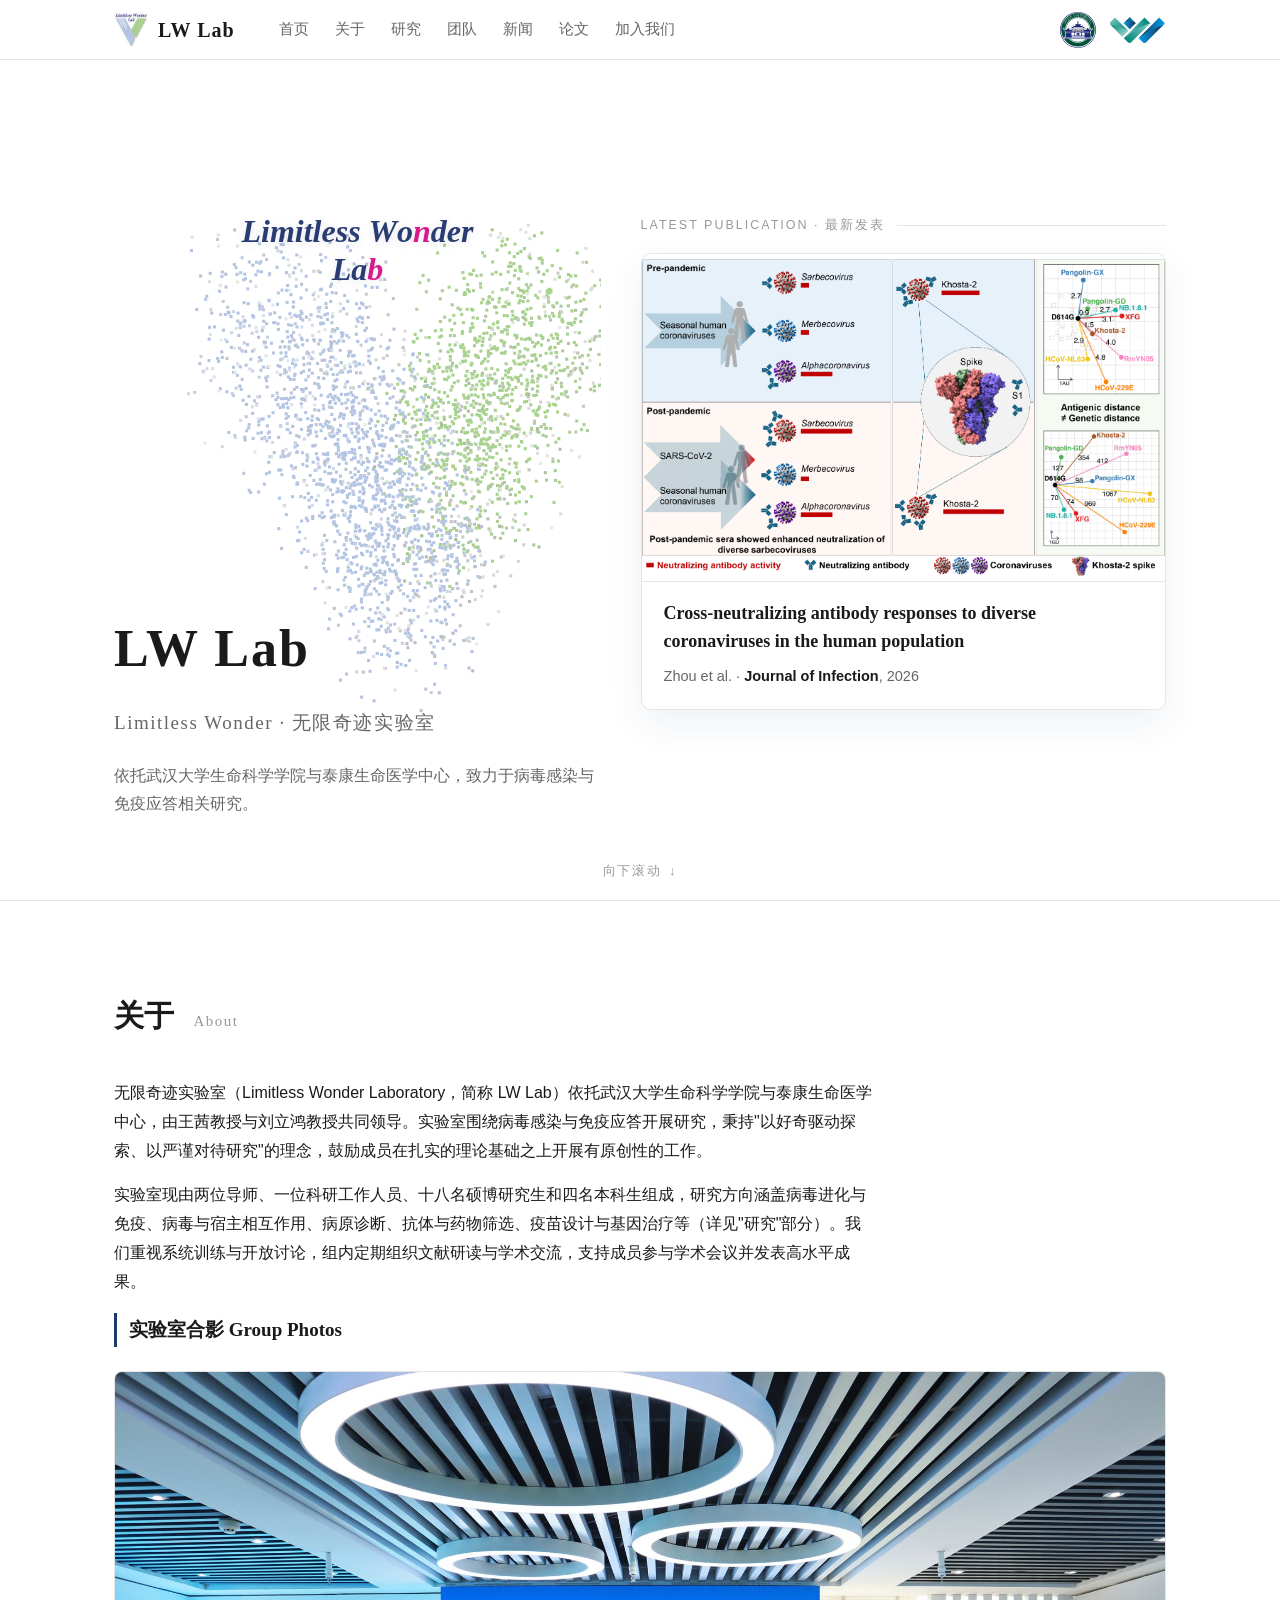
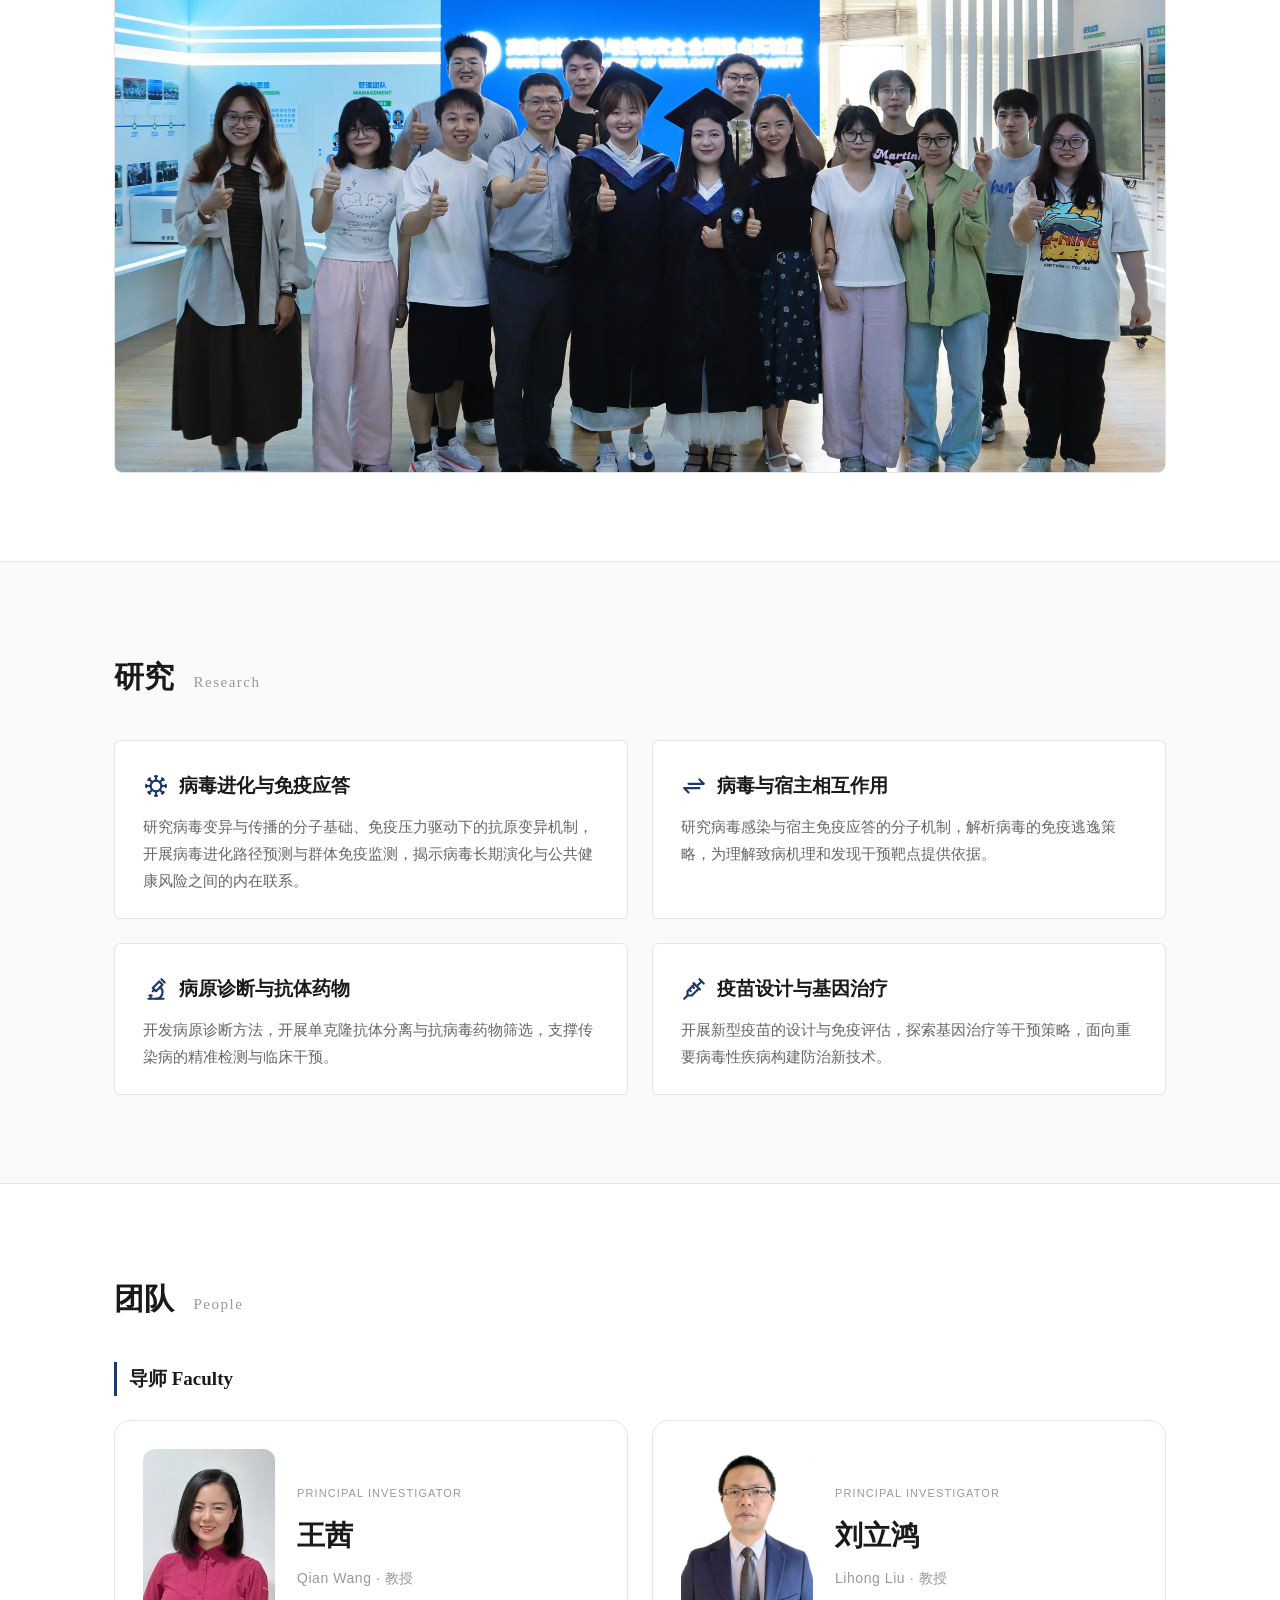
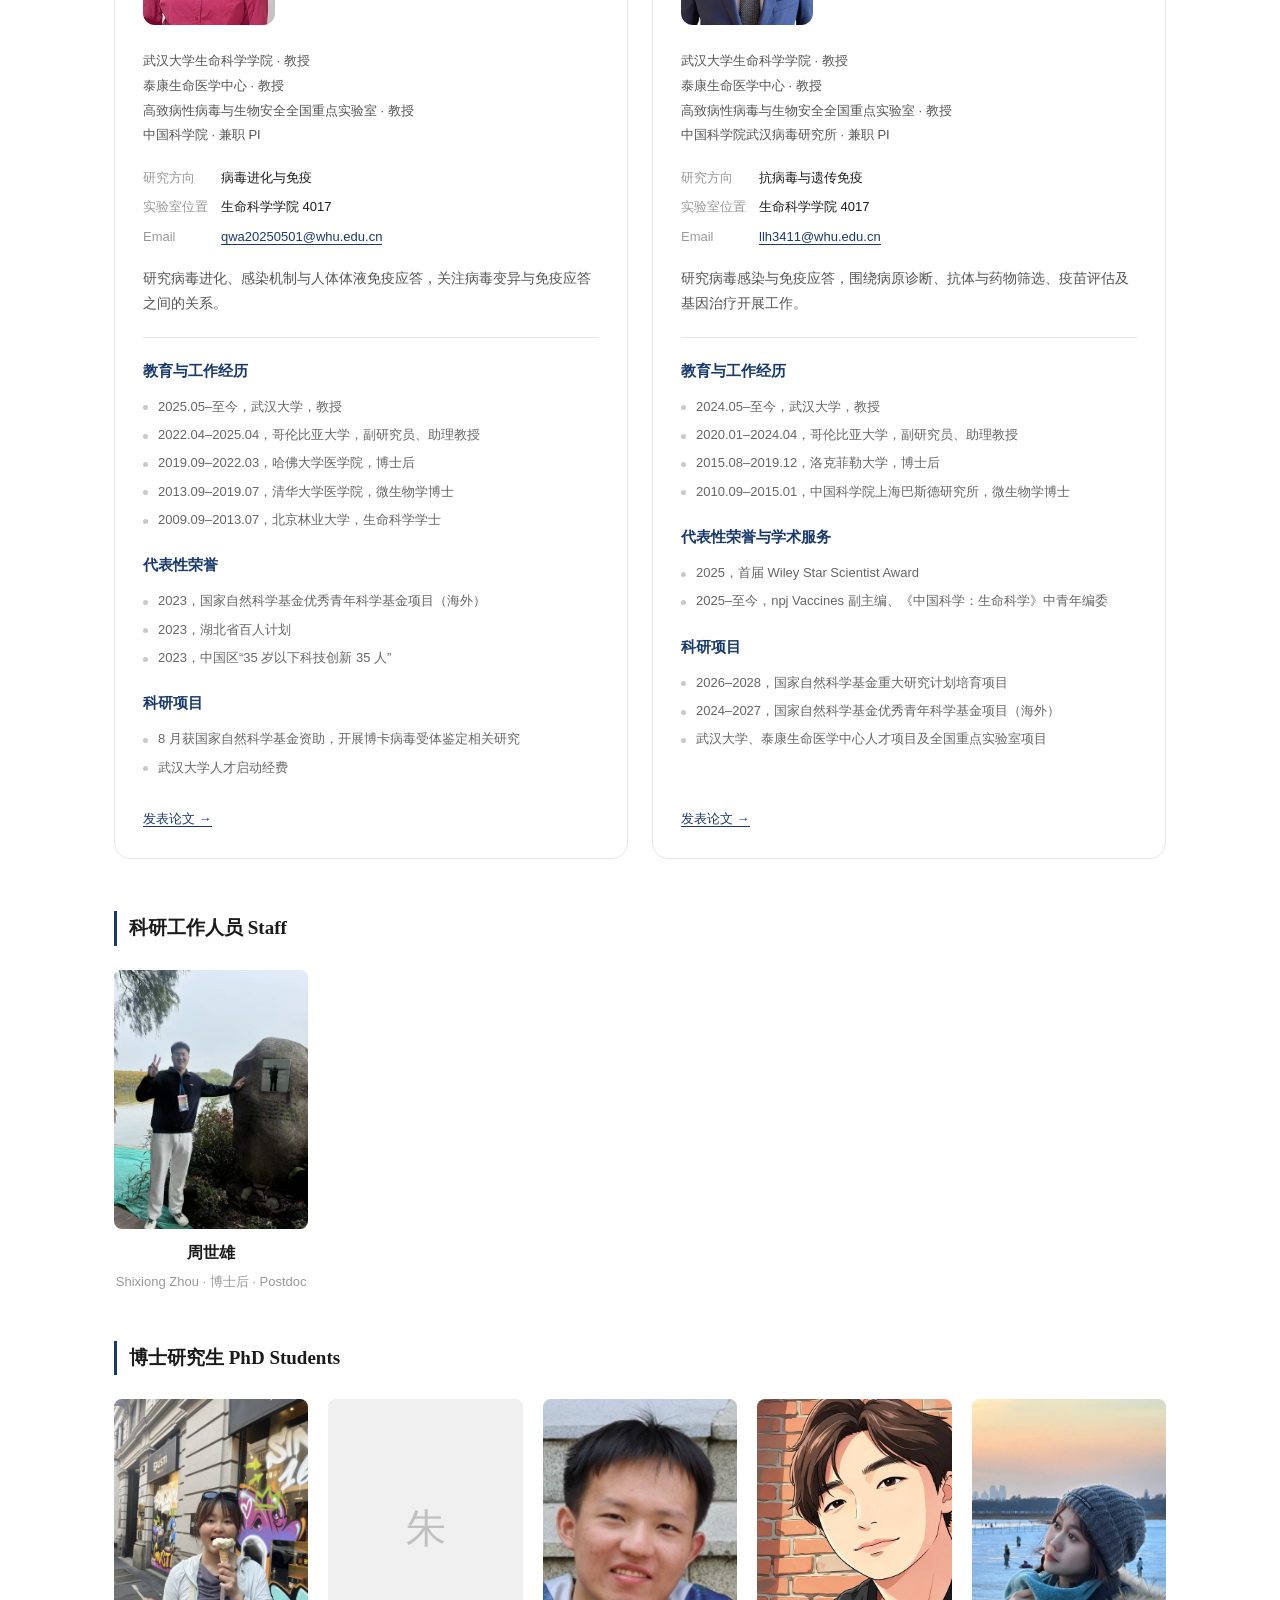
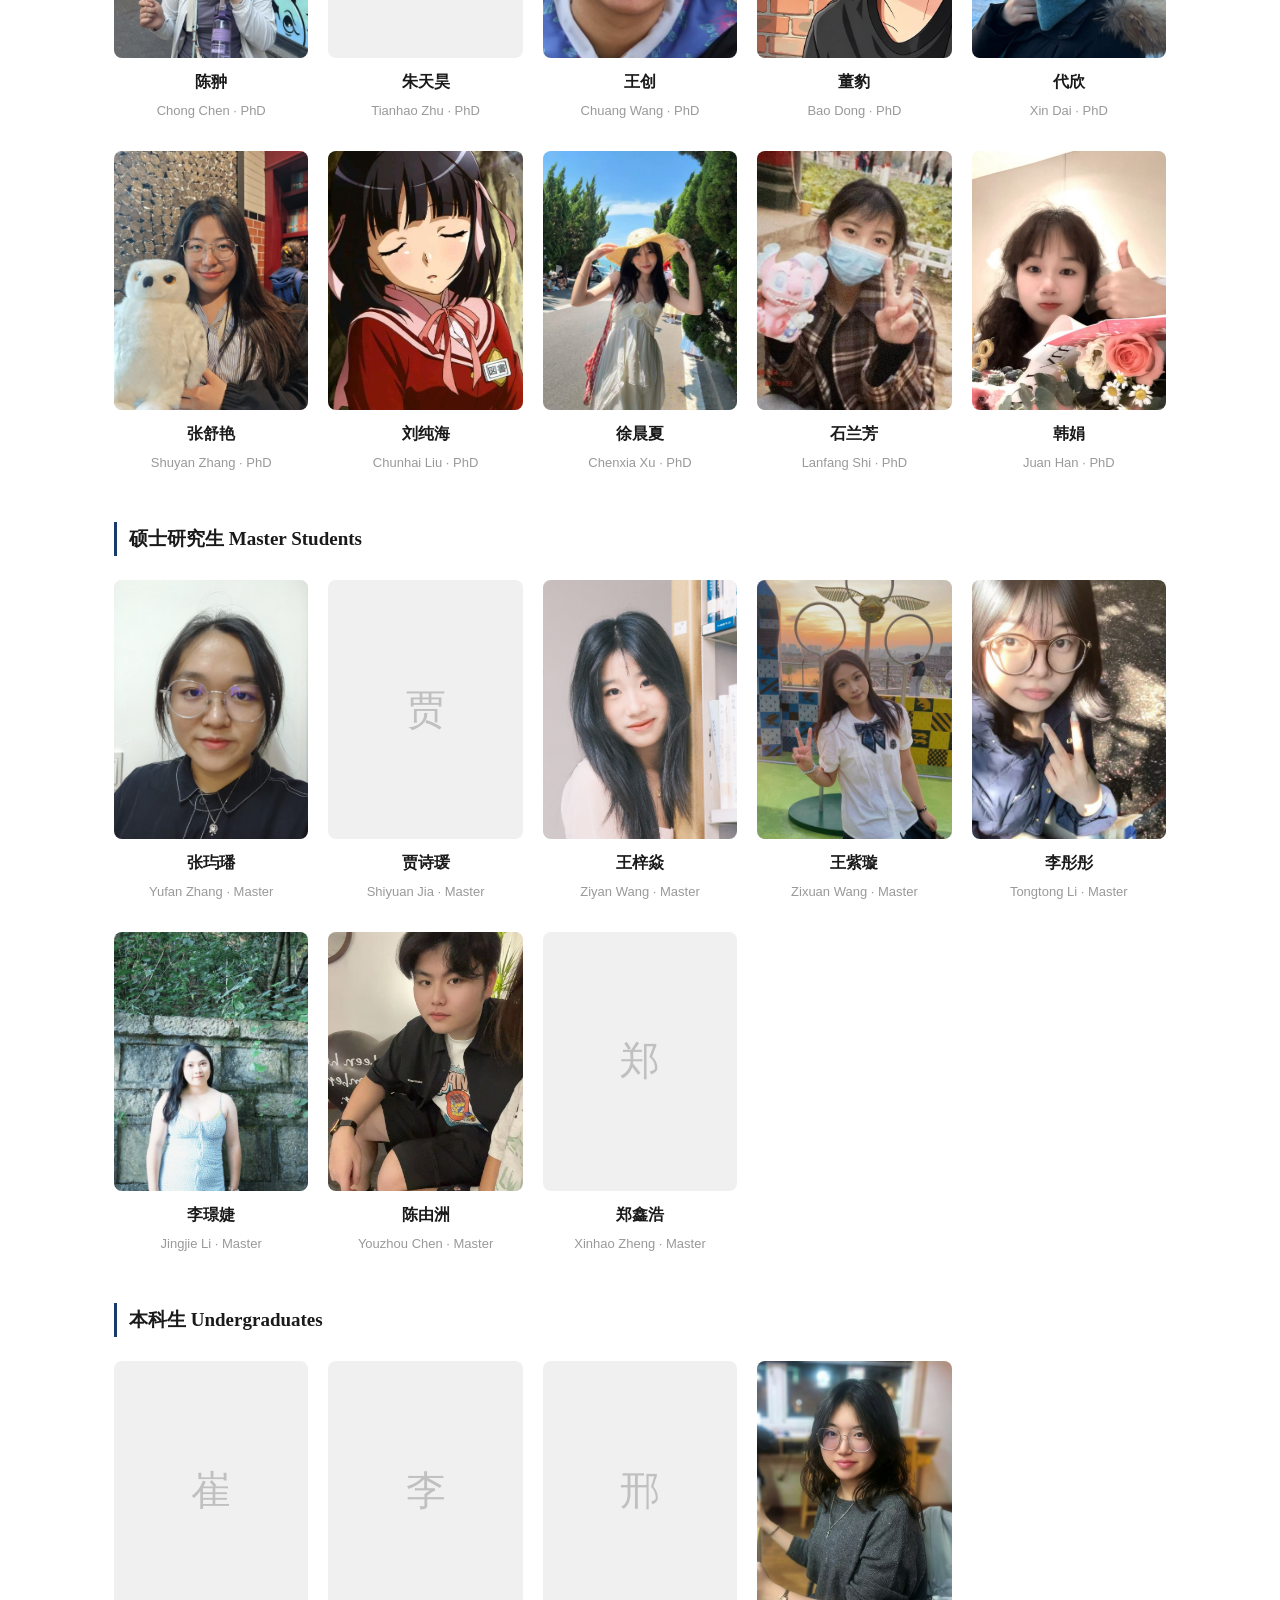
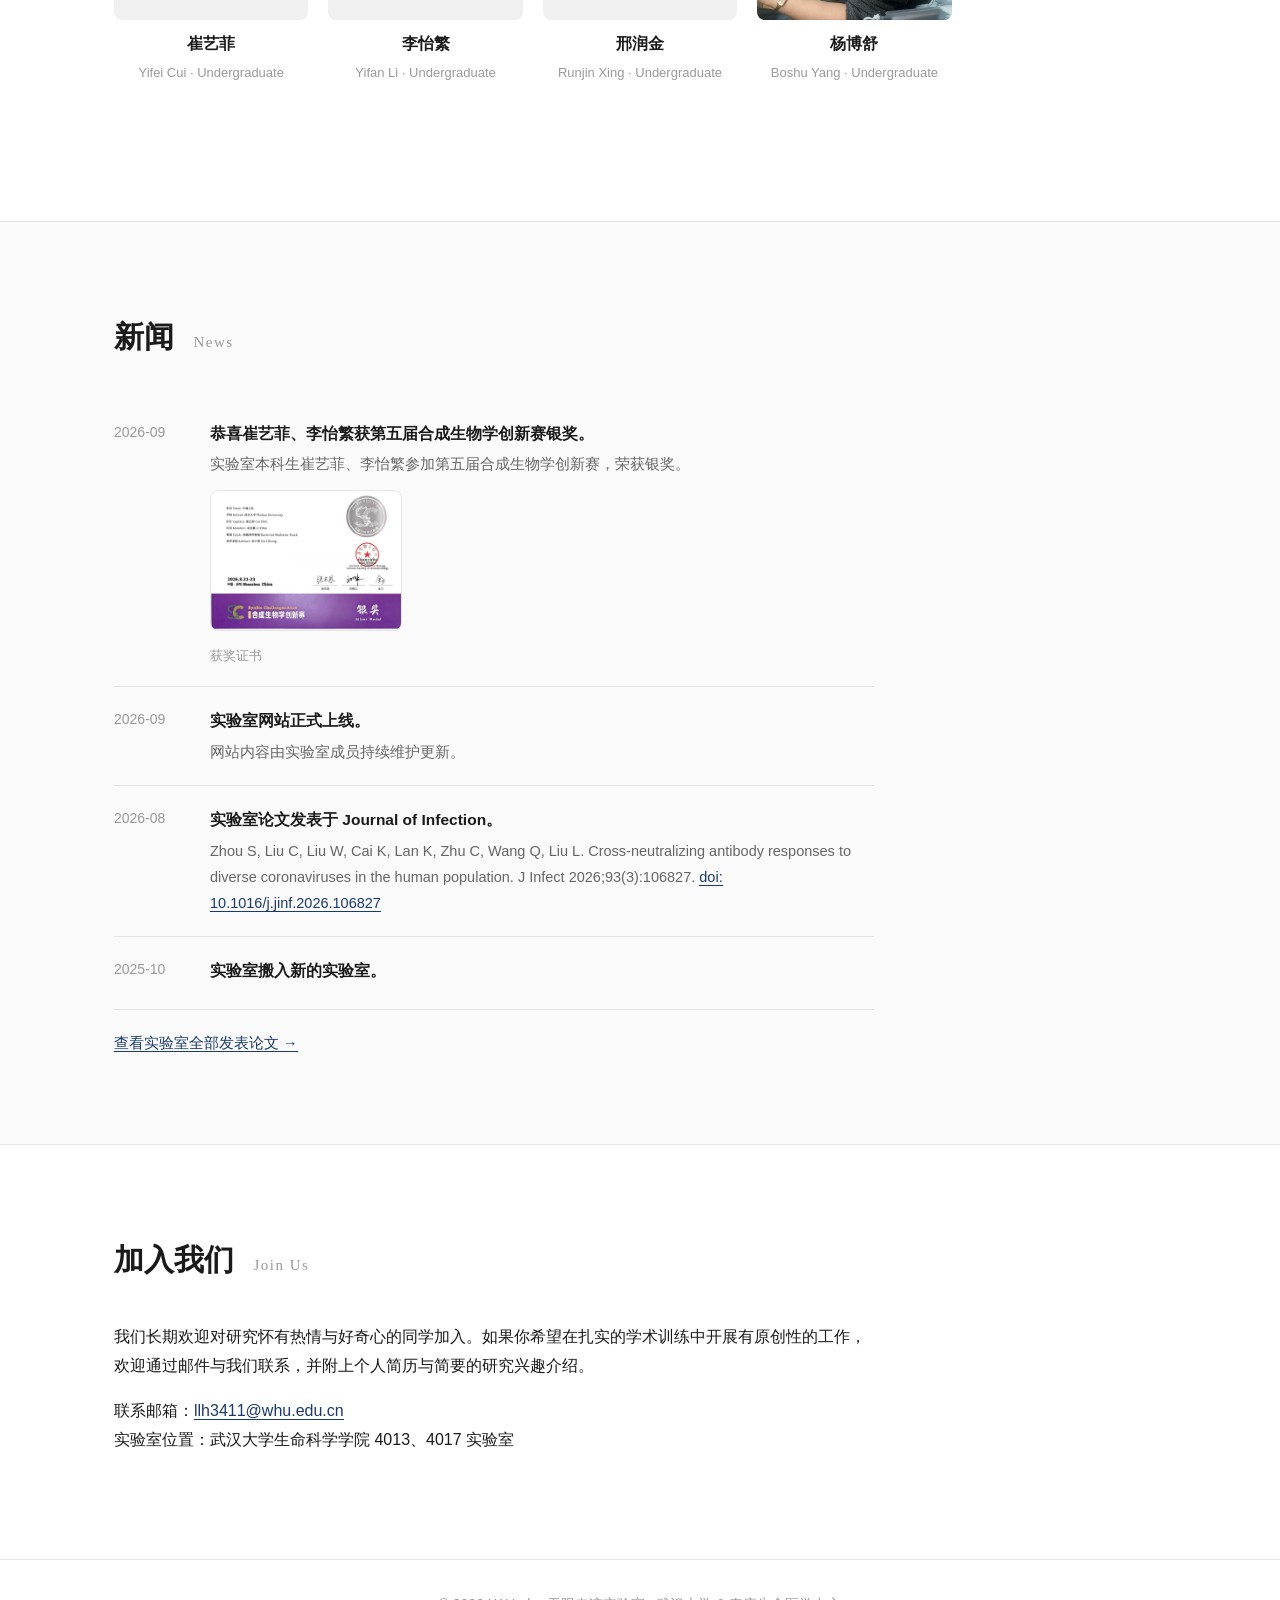
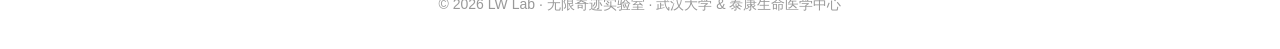
==== index.html @ 664919d1 "fix: 粒子改确定性涡流轨道（内慢外快、有界不甩出）；图标随机落位于 V 内 - 修复遗留旧斥力块引用已删除的 POWER 导致 NaN、粒子消失的问题 - 范围内粒子绕光标轨道流动：环半径随 ho" ====
<!DOCTYPE html>
<html lang="zh-CN">
<head>
  <meta charset="UTF-8">
  <meta name="viewport" content="width=device-width, initial-scale=1.0">
  <title>LW Lab · 无限奇迹实验室</title>
  <meta name="description" content="LW Lab（无限奇迹实验室 / Limitless Wonder Laboratory）官方网站 · 武汉大学生命科学学院 / 泰康生命医学中心">
  <link rel="icon" type="image/jpeg" href="assets/photos/LWlab.jpg?v=c5a97bb24810">
  <link rel="stylesheet" href="css/style.css?v=c5a97bb24810">
</head>
<body>

  <header class="site-header">
    <div class="container header-inner">
      <a class="brand" href="#home">
        <img class="brand-logo" src="assets/photos/LWlab.jpg?v=c5a97bb24810" alt="LW Lab 徽标">
        <span>LW&nbsp;Lab</span>
      </a>
      <nav class="site-nav" id="siteNav" aria-label="主导航">
        <a href="#home">首页</a>
        <a href="#about">关于</a>
        <a href="#research">研究</a>
        <a href="#people">团队</a>
        <a href="#news">新闻</a>
        <a href="publication.html">论文</a>
        <a href="#join">加入我们</a>
      </nav>
      <div class="header-logos" aria-label="依托单位">
        <img src="assets/photos/武汉大学logo.svg?v=c5a97bb24810" alt="武汉大学" title="武汉大学">
        <img src="assets/photos/taikang-logo.png?v=c5a97bb24810" alt="泰康生命医学中心" title="泰康生命医学中心">
      </div>
      <button class="nav-toggle" id="navToggle" aria-label="打开导航菜单" aria-expanded="false" aria-controls="siteNav">
        <span></span><span></span><span></span>
      </button>
    </div>
  </header>

  <main>

    <!-- 首页 Hero：左侧徽标粒子动画 + 文字，右侧最新论文展示 -->
    <section class="hero" id="home">
      <div class="container hero-inner">

        <div class="hero-left">
          <!-- "拨开草丛"彩蛋层：藏在粒子下的小图标，鼠标靠近即显现 -->
          <div class="hero-icons" id="heroIcons" aria-hidden="true">
            <span class="hero-icon"><img src="assets/icons/antibody-svgrepo-com.svg?v=c5a97bb24810" alt=""></span>
            <span class="hero-icon"><img src="assets/icons/virus-3-svgrepo-com.svg?v=c5a97bb24810" alt=""></span>
            <span class="hero-icon"><img src="assets/icons/pipette-svgrepo-com.svg?v=c5a97bb24810" alt=""></span>
            <span class="hero-icon"><img src="assets/icons/mouse-svgrepo-com.svg?v=c5a97bb24810" alt=""></span>
          </div>
          <canvas class="hero-canvas" id="heroCanvas" aria-hidden="true"></canvas>
<div class="logo-lettering" id="logoLettering" role="img" aria-label="Limitless Wonder Lab"><span class="logo-word"><span class="logo-letter" aria-hidden="true">L</span><span class="logo-letter" aria-hidden="true">i</span><span class="logo-letter" aria-hidden="true">m</span><span class="logo-letter" aria-hidden="true">i</span><span class="logo-letter" aria-hidden="true">t</span><span class="logo-letter" aria-hidden="true">l</span><span class="logo-letter" aria-hidden="true">e</span><span class="logo-letter" aria-hidden="true">s</span><span class="logo-letter" aria-hidden="true">s</span></span><span class="logo-word"><span class="logo-letter" aria-hidden="true">W</span><span class="logo-letter" aria-hidden="true">o</span><span class="logo-letter" aria-hidden="true">n</span><span class="logo-letter" aria-hidden="true">d</span><span class="logo-letter" aria-hidden="true">e</span><span class="logo-letter" aria-hidden="true">r</span></span><span class="logo-word"><span class="logo-letter" aria-hidden="true">L</span><span class="logo-letter" aria-hidden="true">a</span><span class="logo-letter" aria-hidden="true">b</span></span></div>
          <div class="hero-text"><h1 class="hero-title">LW Lab</h1><p class="hero-sub">Limitless Wonder · 无限奇迹实验室</p><p class="hero-intro">依托武汉大学生命科学学院与泰康生命医学中心，致力于病毒感染与免疫应答相关研究。</p></div>
        </div>

        <aside class="hero-right"><p class="hero-paper-label">Latest Publication · 最新发表</p><div class="paper-card" id="paperCard"><article class="paper-slide active"><a class="paper-fig" href="publication.html" aria-label="查看论文列表"><img src="assets/photos/publication/JOI.png?v=c5a97bb24810" alt="论文图形摘要：大流行后人群血清对多种冠状病毒展现出增强的中和抗体应答"></a><div class="paper-info"><p class="paper-title">Cross-neutralizing antibody responses to diverse coronaviruses in the human population</p><p class="paper-meta">Zhou et al. · <strong>Journal of Infection</strong>, 2026</p></div></article></div></aside>

      </div>
      <a class="hero-scroll-hint" href="#about" aria-label="向下滚动">向下滚动<span class="hero-scroll-arrow">↓</span></a>
    </section>

    <!-- 关于 -->
    <section class="section" id="about">
  <div class="container">
<h2 class="section-title">关于 <span class="section-title-en">About</span></h2>
<div class="section-body"><p>无限奇迹实验室（Limitless Wonder Laboratory，简称 LW Lab）依托武汉大学生命科学学院与泰康生命医学中心，由王茜教授与刘立鸿教授共同领导。实验室围绕病毒感染与免疫应答开展研究，秉持&quot;以好奇驱动探索、以严谨对待研究&quot;的理念，鼓励成员在扎实的理论基础之上开展有原创性的工作。</p>
<p>实验室现由两位导师、一位科研工作人员、十八名硕博研究生和四名本科生组成，研究方向涵盖病毒进化与免疫、病毒与宿主相互作用、病原诊断、抗体与药物筛选、疫苗设计与基因治疗等（详见&quot;研究&quot;部分）。我们重视系统训练与开放讨论，组内定期组织文献研读与学术交流，支持成员参与学术会议并发表高水平成果。</p></div><h3 class="people-group-title">实验室合影 Group Photos</h3><div class="gallery" id="gallery"><div class="gallery-track" id="galleryTrack"><img src="assets/photos/group-1.jpg?v=c5a97bb24810" alt="实验室合影一" draggable="false"><img src="assets/photos/group-2.jpg?v=c5a97bb24810" alt="实验室合影二" draggable="false"></div><button class="gallery-btn gallery-prev" id="galleryPrev" aria-label="上一张">‹</button><button class="gallery-btn gallery-next" id="galleryNext" aria-label="下一张">›</button><div class="gallery-dots" id="galleryDots" role="group" aria-label="合影切换"></div></div>
  </div>
</section>

    <!-- 研究 -->
    <section class="section section-alt" id="research">
  <div class="container">
<h2 class="section-title">研究 <span class="section-title-en">Research</span></h2>
<div class="research-grid"><article class="research-card"><h3><img src="assets/icons/virus.svg?v=c5a97bb24810" alt="" aria-hidden="true">病毒进化与免疫应答</h3><p>研究病毒变异与传播的分子基础、免疫压力驱动下的抗原变异机制，开展病毒进化路径预测与群体免疫监测，揭示病毒长期演化与公共健康风险之间的内在联系。</p></article><article class="research-card"><h3><img src="assets/icons/arrows-exchange.svg?v=c5a97bb24810" alt="" aria-hidden="true">病毒与宿主相互作用</h3><p>研究病毒感染与宿主免疫应答的分子机制，解析病毒的免疫逃逸策略，为理解致病机理和发现干预靶点提供依据。</p></article><article class="research-card"><h3><img src="assets/icons/microscope.svg?v=c5a97bb24810" alt="" aria-hidden="true">病原诊断与抗体药物</h3><p>开发病原诊断方法，开展单克隆抗体分离与抗病毒药物筛选，支撑传染病的精准检测与临床干预。</p></article><article class="research-card"><h3><img src="assets/icons/vaccine.svg?v=c5a97bb24810" alt="" aria-hidden="true">疫苗设计与基因治疗</h3><p>开展新型疫苗的设计与免疫评估，探索基因治疗等干预策略，面向重要病毒性疾病构建防治新技术。</p></article></div>
  </div>
</section>

    <!-- 团队 -->
    <section class="section" id="people">
  <div class="container">
<h2 class="section-title">团队 <span class="section-title-en">People</span></h2>
<h3 class="people-group-title">导师 Faculty</h3><div class="faculty-grid"><article class="faculty-profile faculty-pink" id="profile-qianwang" tabindex="0" aria-labelledby="profile-qianwang-name">
<div class="faculty-head"><div class="faculty-photo"><span class="photo-fallback" aria-hidden="true">王</span><img src="assets/photos/qianwang.jpg?v=c5a97bb24810" alt="王茜" loading="lazy" onerror="this.style.display='none'"></div><div class="faculty-meta"><p class="faculty-role">Principal Investigator</p><h3 class="faculty-name" id="profile-qianwang-name">王茜</h3><p class="faculty-en">Qian Wang · 教授</p></div></div><ul class="faculty-affiliations"><li>武汉大学生命科学学院 · 教授</li><li>泰康生命医学中心 · 教授</li><li>高致病性病毒与生物安全全国重点实验室 · 教授</li><li>中国科学院 · 兼职 PI</li></ul><dl class="faculty-facts"><div><dt>研究方向</dt><dd>病毒进化与免疫</dd></div>
<div><dt>实验室位置</dt><dd>生命科学学院 4017</dd></div><div><dt>Email</dt><dd><a class="link" href="mailto:qwa20250501@whu.edu.cn">qwa20250501@whu.edu.cn</a></dd></div></dl><p class="faculty-summary">研究病毒进化、感染机制与人体体液免疫应答，关注病毒变异与免疫应答之间的关系。</p><div class="faculty-body"><div class="faculty-block"><h4>教育与工作经历</h4><ul><li>2025.05–至今，武汉大学，教授</li><li>2022.04–2025.04，哥伦比亚大学，副研究员、助理教授</li><li>2019.09–2022.03，哈佛大学医学院，博士后</li><li>2013.09–2019.07，清华大学医学院，微生物学博士</li><li>2009.09–2013.07，北京林业大学，生命科学学士</li></ul></div><div class="faculty-block"><h4>代表性荣誉</h4><ul><li>2023，国家自然科学基金优秀青年科学基金项目（海外）</li><li>2023，湖北省百人计划</li><li>2023，中国区“35 岁以下科技创新 35 人”</li></ul></div><div class="faculty-block"><h4>科研项目</h4><ul><li>8 月获国家自然科学基金资助，开展博卡病毒受体鉴定相关研究</li><li>武汉大学人才启动经费</li></ul></div></div><p class="faculty-publications"><a class="link" href="publication.html">发表论文 →</a></p></article><article class="faculty-profile faculty-blue" id="profile-liuhong" tabindex="0" aria-labelledby="profile-liuhong-name">
<div class="faculty-head"><div class="faculty-photo"><span class="photo-fallback" aria-hidden="true">刘</span><img src="assets/photos/lihong-liu.jpg?v=c5a97bb24810" alt="刘立鸿" loading="lazy" onerror="this.style.display='none'"></div><div class="faculty-meta"><p class="faculty-role">Principal Investigator</p><h3 class="faculty-name" id="profile-liuhong-name">刘立鸿</h3><p class="faculty-en">Lihong Liu · 教授</p></div></div><ul class="faculty-affiliations"><li>武汉大学生命科学学院 · 教授</li><li>泰康生命医学中心 · 教授</li><li>高致病性病毒与生物安全全国重点实验室 · 教授</li><li>中国科学院武汉病毒研究所 · 兼职 PI</li></ul><dl class="faculty-facts"><div><dt>研究方向</dt><dd>抗病毒与遗传免疫</dd></div>
<div><dt>实验室位置</dt><dd>生命科学学院 4017</dd></div><div><dt>Email</dt><dd><a class="link" href="mailto:llh3411@whu.edu.cn">llh3411@whu.edu.cn</a></dd></div></dl><p class="faculty-summary">研究病毒感染与免疫应答，围绕病原诊断、抗体与药物筛选、疫苗评估及基因治疗开展工作。</p><div class="faculty-body"><div class="faculty-block"><h4>教育与工作经历</h4><ul><li>2024.05–至今，武汉大学，教授</li><li>2020.01–2024.04，哥伦比亚大学，副研究员、助理教授</li><li>2015.08–2019.12，洛克菲勒大学，博士后</li><li>2010.09–2015.01，中国科学院上海巴斯德研究所，微生物学博士</li></ul></div><div class="faculty-block"><h4>代表性荣誉与学术服务</h4><ul><li>2025，首届 Wiley Star Scientist Award</li><li>2025–至今，npj Vaccines 副主编、《中国科学：生命科学》中青年编委</li></ul></div><div class="faculty-block"><h4>科研项目</h4><ul><li>2026–2028，国家自然科学基金重大研究计划培育项目</li><li>2024–2027，国家自然科学基金优秀青年科学基金项目（海外）</li><li>武汉大学、泰康生命医学中心人才项目及全国重点实验室项目</li></ul></div></div><p class="faculty-publications"><a class="link" href="publication.html">发表论文 →</a></p></article></div><h3 class="people-group-title">科研工作人员 Staff</h3><div class="people-grid"><div class="person"><div class="photo"><span class="photo-fallback" aria-hidden="true">周</span><img src="assets/photos/shixiong-zhou.jpg?v=c5a97bb24810" alt="周世雄" loading="lazy" onerror="this.style.display='none'"></div><p class="person-name">周世雄</p><p class="person-sub">Shixiong Zhou · 博士后 · Postdoc</p></div></div><h3 class="people-group-title">博士研究生 PhD Students</h3><div class="people-grid"><div class="person"><div class="photo"><span class="photo-fallback" aria-hidden="true">陈</span><img src="assets/photos/chong-chen.jpg?v=c5a97bb24810" alt="陈翀" loading="lazy" onerror="this.style.display='none'"></div><p class="person-name">陈翀</p><p class="person-sub">Chong Chen · PhD</p></div><div class="person"><div class="photo"><span class="photo-fallback" aria-hidden="true">朱</span><img src="assets/photos/tianhao-zhu.jpg?v=c5a97bb24810" alt="朱天昊" loading="lazy" onerror="this.style.display='none'"></div><p class="person-name">朱天昊</p><p class="person-sub">Tianhao Zhu · PhD</p></div><div class="person"><div class="photo"><span class="photo-fallback" aria-hidden="true">王</span><img src="assets/photos/chuang-wang.jpg?v=c5a97bb24810" alt="王创" loading="lazy" onerror="this.style.display='none'"></div><p class="person-name">王创</p><p class="person-sub">Chuang Wang · PhD</p></div><div class="person"><div class="photo"><span class="photo-fallback" aria-hidden="true">董</span><img src="assets/photos/bao-dong.jpg?v=c5a97bb24810" alt="董豹" loading="lazy" onerror="this.style.display='none'"></div><p class="person-name">董豹</p><p class="person-sub">Bao Dong · PhD</p></div><div class="person"><div class="photo"><span class="photo-fallback" aria-hidden="true">代</span><img src="assets/photos/xin-dai.jpg?v=c5a97bb24810" alt="代欣" loading="lazy" onerror="this.style.display='none'"></div><p class="person-name">代欣</p><p class="person-sub">Xin Dai · PhD</p></div><div class="person"><div class="photo"><span class="photo-fallback" aria-hidden="true">张</span><img src="assets/photos/shuyan-zhang.jpg?v=c5a97bb24810" alt="张舒艳" loading="lazy" onerror="this.style.display='none'"></div><p class="person-name">张舒艳</p><p class="person-sub">Shuyan Zhang · PhD</p></div><div class="person"><div class="photo"><span class="photo-fallback" aria-hidden="true">刘</span><img src="assets/photos/chunhai-liu.jpg?v=c5a97bb24810" alt="刘纯海" loading="lazy" onerror="this.style.display='none'"></div><p class="person-name">刘纯海</p><p class="person-sub">Chunhai Liu · PhD</p></div><div class="person"><div class="photo"><span class="photo-fallback" aria-hidden="true">徐</span><img src="assets/photos/xuchen-xia.jpg?v=c5a97bb24810" alt="徐晨夏" loading="lazy" onerror="this.style.display='none'"></div><p class="person-name">徐晨夏</p><p class="person-sub">Chenxia Xu · PhD</p></div><div class="person"><div class="photo"><span class="photo-fallback" aria-hidden="true">石</span><img src="assets/photos/shilan-fang.jpg?v=c5a97bb24810" alt="石兰芳" loading="lazy" onerror="this.style.display='none'"></div><p class="person-name">石兰芳</p><p class="person-sub">Lanfang Shi · PhD</p></div><div class="person"><div class="photo"><span class="photo-fallback" aria-hidden="true">韩</span><img src="assets/photos/juan-han.jpg?v=c5a97bb24810" alt="韩娟" loading="lazy" onerror="this.style.display='none'"></div><p class="person-name">韩娟</p><p class="person-sub">Juan Han · PhD</p></div></div><h3 class="people-group-title">硕士研究生 Master Students</h3><div class="people-grid"><div class="person"><div class="photo"><span class="photo-fallback" aria-hidden="true">张</span><img src="assets/photos/yufan-zhang.jpg?v=c5a97bb24810" alt="张玙璠" loading="lazy" onerror="this.style.display='none'"></div><p class="person-name">张玙璠</p><p class="person-sub">Yufan Zhang · Master</p></div><div class="person"><div class="photo"><span class="photo-fallback" aria-hidden="true">贾</span><img src="assets/photos/shiyuan-jia.jpg?v=c5a97bb24810" alt="贾诗瑗" loading="lazy" onerror="this.style.display='none'"></div><p class="person-name">贾诗瑗</p><p class="person-sub">Shiyuan Jia · Master</p></div><div class="person"><div class="photo"><span class="photo-fallback" aria-hidden="true">王</span><img src="assets/photos/ziyan-wang.jpg?v=c5a97bb24810" alt="王梓焱" loading="lazy" onerror="this.style.display='none'"></div><p class="person-name">王梓焱</p><p class="person-sub">Ziyan Wang · Master</p></div><div class="person"><div class="photo"><span class="photo-fallback" aria-hidden="true">王</span><img src="assets/photos/zixuan-wang.jpg?v=c5a97bb24810" alt="王紫璇" loading="lazy" onerror="this.style.display='none'"></div><p class="person-name">王紫璇</p><p class="person-sub">Zixuan Wang · Master</p></div><div class="person"><div class="photo"><span class="photo-fallback" aria-hidden="true">李</span><img src="assets/photos/tongtong-li.jpg?v=c5a97bb24810" alt="李彤彤" loading="lazy" onerror="this.style.display='none'"></div><p class="person-name">李彤彤</p><p class="person-sub">Tongtong Li · Master</p></div><div class="person"><div class="photo"><span class="photo-fallback" aria-hidden="true">李</span><img src="assets/photos/jingjie-li.jpg?v=c5a97bb24810" alt="李璟婕" loading="lazy" onerror="this.style.display='none'"></div><p class="person-name">李璟婕</p><p class="person-sub">Jingjie Li · Master</p></div><div class="person"><div class="photo"><span class="photo-fallback" aria-hidden="true">陈</span><img src="assets/photos/youzhou-chen.jpg?v=c5a97bb24810" alt="陈由洲" loading="lazy" onerror="this.style.display='none'"></div><p class="person-name">陈由洲</p><p class="person-sub">Youzhou Chen · Master</p></div><div class="person"><div class="photo"><span class="photo-fallback" aria-hidden="true">郑</span><img src="assets/photos/xinhao-zheng.jpg?v=c5a97bb24810" alt="郑鑫浩" loading="lazy" onerror="this.style.display='none'"></div><p class="person-name">郑鑫浩</p><p class="person-sub">Xinhao Zheng · Master</p></div></div><h3 class="people-group-title">本科生 Undergraduates</h3><div class="people-grid"><div class="person"><div class="photo"><span class="photo-fallback" aria-hidden="true">崔</span><img src="assets/photos/cui-yifei.jpg?v=c5a97bb24810" alt="崔艺菲" loading="lazy" onerror="this.style.display='none'"></div><p class="person-name">崔艺菲</p><p class="person-sub">Yifei Cui · Undergraduate</p></div><div class="person"><div class="photo"><span class="photo-fallback" aria-hidden="true">李</span><img src="assets/photos/li-yifan.jpg?v=c5a97bb24810" alt="李怡繁" loading="lazy" onerror="this.style.display='none'"></div><p class="person-name">李怡繁</p><p class="person-sub">Yifan Li · Undergraduate</p></div><div class="person"><div class="photo"><span class="photo-fallback" aria-hidden="true">邢</span><img src="assets/photos/runjin-xing.jpg?v=c5a97bb24810" alt="邢润金" loading="lazy" onerror="this.style.display='none'"></div><p class="person-name">邢润金</p><p class="person-sub">Runjin Xing · Undergraduate</p></div><div class="person"><div class="photo"><span class="photo-fallback" aria-hidden="true">杨</span><img src="assets/photos/boshu-yang.jpg?v=c5a97bb24810" alt="杨博舒" loading="lazy" onerror="this.style.display='none'"></div><p class="person-name">杨博舒</p><p class="person-sub">Boshu Yang · Undergraduate</p></div></div>
  </div>
</section>

    <!-- 新闻 -->
    <section class="section section-alt" id="news">
  <div class="container">
<h2 class="section-title">新闻 <span class="section-title-en">News</span></h2>
<ul class="news-list"><li class="news-item"><time class="news-date" datetime="2026-09">2026-09</time><div class="news-text"><p class="news-title">恭喜崔艺菲、李怡繁获第五届合成生物学创新赛银奖。</p><p class="news-detail">实验室本科生崔艺菲、李怡繁参加第五届合成生物学创新赛，荣获银奖。</p><figure class="news-figure"><button class="news-thumb" type="button" data-lightbox-src="assets/other/reward.jpg?v=c5a97bb24810" aria-label="放大查看配图"><img src="assets/other/reward.jpg?v=c5a97bb24810" alt="第五届合成生物学创新赛银奖证书" loading="lazy"></button><figcaption>获奖证书</figcaption></figure></div></li><li class="news-item"><time class="news-date" datetime="2026-09">2026-09</time><div class="news-text"><p class="news-title">实验室网站正式上线。</p><p class="news-detail">网站内容由实验室成员持续维护更新。</p></div></li><li class="news-item"><time class="news-date" datetime="2026-08">2026-08</time><div class="news-text"><p class="news-title">实验室论文发表于 Journal of Infection。</p><p class="news-detail">Zhou S, Liu C, Liu W, Cai K, Lan K, Zhu C, Wang Q, Liu L. Cross-neutralizing antibody responses to diverse coronaviruses in the human population. J Infect 2026;93(3):106827. <a class="link" href="https://doi.org/10.1016/j.jinf.2026.106827" target="_blank" rel="noopener">doi: 10.1016/j.jinf.2026.106827</a></p></div></li><li class="news-item"><time class="news-date" datetime="2025-10">2025-10</time><div class="news-text"><p class="news-title">实验室搬入新的实验室。</p></div></li></ul><p class="news-more"><a class="link" href="publication.html">查看实验室全部发表论文 →</a></p>
  </div>
</section>

    <!-- 加入我们 -->
    <section class="section" id="join">
  <div class="container">
<h2 class="section-title">加入我们 <span class="section-title-en">Join Us</span></h2>
<div class="section-body"><p>我们长期欢迎对研究怀有热情与好奇心的同学加入。如果你希望在扎实的学术训练中开展有原创性的工作，欢迎通过邮件与我们联系，并附上个人简历与简要的研究兴趣介绍。</p><p>联系邮箱：<a class="link" href="mailto:llh3411@whu.edu.cn">llh3411@whu.edu.cn</a><br>实验室位置：武汉大学生命科学学院 4013、4017 实验室</p></div>
  </div>
</section>

  </main>

  <footer class="site-footer"><div class="container"><p>© 2026 LW Lab · 无限奇迹实验室 · 武汉大学 &amp; 泰康生命医学中心</p></div></footer>

  <div class="lightbox" id="lightbox" hidden>
    <button class="lightbox-close" type="button" aria-label="关闭大图">×</button>
    <img class="lightbox-img" src="" alt="">
  </div>

  <script src="js/main.js?v=c5a97bb24810"></script>
</body>
</html>
---- css/style.css ----
/* ============================================================
   LW Lab · 无限奇迹实验室
   纯白极简学术风 · 无外部依赖（系统字体栈，完全离线可用）
   ============================================================ */

:root {
  --color-text: #1a1a1a;
  --color-text-secondary: #666;
  --color-text-muted: #999;
  --color-accent: #1a3a6b;
  --color-bg: #ffffff;
  --color-bg-alt: #fafafa;
  --color-photo-bg: #f0f0f0;
  --color-border: #e5e5e5;
  --font-serif: "Source Han Serif SC", "Noto Serif SC", "STZhongsong", "SimSun", serif;
  --font-sans: "PingFang SC", "Hiragino Sans GB", "Microsoft YaHei", "Segoe UI", "Helvetica Neue", Arial, sans-serif;
  --max-width: 1100px;
  --header-height: 60px;
}

* { box-sizing: border-box; }

html {
  scroll-behavior: smooth;
}

body {
  margin: 0;
  background: var(--color-bg);
  color: var(--color-text);
  font-family: var(--font-sans);
  font-size: 16px;
  line-height: 1.8;
  -webkit-font-smoothing: antialiased;
}

.container {
  max-width: var(--max-width);
  margin: 0 auto;
  padding: 0 24px;
}

/* ---------- 顶部导航 ---------- */

.site-header {
  position: fixed;
  top: 0;
  left: 0;
  right: 0;
  z-index: 100;
  height: var(--header-height);
  background: rgba(255, 255, 255, 0.96);
  border-bottom: 1px solid var(--color-border);
  backdrop-filter: blur(6px);
}

.header-inner {
  height: 100%;
  display: flex;
  align-items: center;
  justify-content: space-between;
}

.brand {
  display: flex;
  align-items: center;
  gap: 10px;
  font-family: var(--font-serif);
  font-size: 20px;
  font-weight: 600;
  color: var(--color-text);
  text-decoration: none;
  letter-spacing: 0.05em;
}

.brand-logo {
  width: 34px;
  height: 36px;
  object-fit: contain;
  display: block;
}

/* 导航紧随 LW Lab 之后（左置），右侧留给单位徽标 */
.site-nav {
  display: flex;
  gap: 26px;
  margin-left: 44px;
}

.site-nav a {
  color: var(--color-text-secondary);
  text-decoration: none;
  font-size: 15px;
  padding: 4px 0;
  border-bottom: 2px solid transparent;
  transition: color 0.15s ease, border-color 0.15s ease;
}

.site-nav a:hover {
  color: var(--color-accent);
  border-bottom-color: var(--color-accent);
}

.site-nav a.active {
  color: var(--color-accent);
  border-bottom-color: var(--color-accent);
}

/* 右上角单位徽标（武汉大学 / 泰康生命医学中心） */
.header-logos {
  margin-left: auto;
  display: flex;
  align-items: center;
  gap: 14px;
}

.header-logos img {
  height: 36px;
  width: auto;
  display: block;
}

.header-logos img + img {
  height: 26px;
}

/* 移动端菜单按钮（桌面隐藏） */
.nav-toggle {
  display: none;
  flex-direction: column;
  justify-content: center;
  gap: 5px;
  width: 40px;
  height: 40px;
  padding: 8px;
  background: none;
  border: none;
  cursor: pointer;
}

.nav-toggle span {
  display: block;
  height: 2px;
  width: 100%;
  background: var(--color-text);
}

/* ---------- Hero：左（徽标粒子+文字）右（最新论文） ---------- */

.hero {
  position: relative;
  padding: calc(var(--header-height) + 36px) 0 72px;
  overflow: hidden;
}

.hero-inner {
  display: flex;
  gap: 40px;
  align-items: stretch;
  min-height: calc(100vh - var(--header-height) - 108px);
}

.hero-left {
  position: relative;
  flex: 1;
  display: flex;
  flex-direction: column;
  justify-content: flex-end;
  min-height: 500px;
}

/* "拨开草丛"彩蛋层：位于粒子层之下，鼠标靠近时显现 */
.hero-icons {
  position: absolute;
  inset: 0;
  pointer-events: none;
}

.hero-icon {
  position: absolute;
  transform: translate(-50%, -50%) scale(0.6) rotate(-10deg);
  opacity: 0;
  /* 默认（隐藏方向）慢速带延迟淡出；.visible 覆盖为快速无延迟淡入 */
  transition: opacity 0.9s ease 0.9s, transform 0.9s ease 0.9s;
}

.hero-icon.visible {
  opacity: 1;
  transform: translate(-50%, -50%) scale(1) rotate(0deg);
  transition: opacity 0.3s ease, transform 0.35s cubic-bezier(0.34, 1.56, 0.64, 1);
}

.hero-icon img {
  width: 54px;
  height: 54px;
  display: block;
  filter: drop-shadow(0 4px 10px rgba(26, 58, 107, 0.18));
}

.hero-canvas {
  position: absolute;
  inset: 0;
  width: 100%;
  height: 100%;
  display: block;
}

.hero-text {
  position: relative;
  z-index: 1;
  pointer-events: auto;
  padding-bottom: 10px;
  animation: heroFadeUp 0.9s ease both;
}

@keyframes heroFadeUp {
  from { opacity: 0; transform: translateY(14px); }
  to   { opacity: 1; transform: none; }
}

.hero-title {
  font-family: var(--font-serif);
  font-size: 52px;
  font-weight: 600;
  letter-spacing: 0.04em;
  margin: 0 0 10px;
}

.hero-sub {
  font-family: var(--font-serif);
  font-size: 19px;
  color: var(--color-text-secondary);
  margin: 0 0 22px;
  letter-spacing: 0.08em;
}

.hero-intro {
  max-width: 560px;
  margin: 0;
  color: var(--color-text-secondary);
  font-size: 15.5px;
}

/* 右侧：最新论文展示卡 */
.hero-right {
  flex: 1.08;
  display: flex;
  flex-direction: column;
  justify-content: center;
  max-width: 580px;
  animation: heroFadeUp 0.9s 0.15s ease both;
}

.hero-paper-label {
  display: flex;
  align-items: center;
  gap: 12px;
  font-size: 12.5px;
  letter-spacing: 0.16em;
  text-transform: uppercase;
  color: var(--color-text-muted);
  margin: 0 0 16px;
  white-space: nowrap;
}

.hero-paper-label::after {
  content: "";
  flex: 1;
  height: 1px;
  background: var(--color-border);
}

.paper-card {
  position: relative;
  display: grid;
  border: 1px solid var(--color-border);
  border-radius: 10px;
  background: var(--color-bg);
  overflow: hidden;
  box-shadow: 0 14px 36px rgba(26, 58, 107, 0.07);
}

/* 多篇论文时纵向堆叠轮播：所有 slide 占同一网格单元，淡入淡出 */
.paper-slide {
  grid-area: 1 / 1;
  opacity: 0;
  transition: opacity 0.7s ease;
  pointer-events: none;
}

.paper-slide.active {
  opacity: 1;
  pointer-events: auto;
}

.paper-fig {
  display: block;
  border-bottom: 1px solid var(--color-border);
}

.paper-fig img {
  display: block;
  width: 100%;
  aspect-ratio: 8 / 5;
  object-fit: contain;
  background: var(--color-bg);
  transition: transform 0.35s ease;
}

.paper-fig:hover img {
  transform: scale(1.02);
}

.paper-info {
  padding: 18px 22px 20px;
}

.paper-title {
  font-family: var(--font-serif);
  font-size: 18px;
  font-weight: 600;
  line-height: 1.55;
  margin: 0 0 7px;
}

.paper-meta {
  margin: 0;
  font-size: 14.5px;
  color: var(--color-text-secondary);
}

.paper-meta strong {
  color: var(--color-text);
}

.hero-scroll-hint {
  position: absolute;
  left: 50%;
  bottom: 18px;
  transform: translateX(-50%);
  z-index: 1;
  display: flex;
  align-items: center;
  gap: 8px;
  color: var(--color-text-muted);
  font-size: 13px;
  letter-spacing: 0.12em;
  text-decoration: none;
}

.hero-scroll-arrow {
  display: inline-block;
  animation: hintFloat 2.2s ease-in-out infinite;
}

@keyframes hintFloat {
  0%, 100% { transform: translateY(0); }
  50%      { transform: translateY(5px); }
}

/* ---------- 分区通用 ---------- */

.section {
  padding: 88px 0;
  border-top: 1px solid var(--color-border);
  scroll-margin-top: var(--header-height);
}

.section-alt {
  background: var(--color-bg-alt);
}

.section-title {
  font-family: var(--font-serif);
  font-size: 30px;
  font-weight: 600;
  margin: 0 0 36px;
}

.section-title-en {
  font-size: 15px;
  font-weight: 400;
  color: var(--color-text-muted);
  margin-left: 12px;
  letter-spacing: 0.1em;
}

.section-body p {
  max-width: 760px;
  margin: 0 0 16px;
}

.link {
  color: var(--color-accent);
  text-decoration: none;
  border-bottom: 1px solid currentColor;
}

.link:hover {
  opacity: 0.75;
}

/* ---------- 合影轮播 ---------- */

.gallery {
  position: relative;
  margin-top: 4px;
  border: 1px solid var(--color-border);
  border-radius: 8px;
  overflow: hidden;
  background: var(--color-bg);
}

.gallery-track {
  display: flex;
  overflow-x: auto;
  scroll-snap-type: x mandatory;
  -webkit-overflow-scrolling: touch;
  scrollbar-width: none;
}

.gallery-track::-webkit-scrollbar { display: none; }

.gallery-track img {
  flex: 0 0 100%;
  width: 100%;
  aspect-ratio: 3 / 2;
  object-fit: cover;
  scroll-snap-align: start;
  user-select: none;
  -webkit-user-drag: none;
}

.gallery-btn {
  position: absolute;
  top: 50%;
  transform: translateY(-50%);
  width: 42px;
  height: 42px;
  border-radius: 50%;
  border: 1px solid var(--color-border);
  background: rgba(255, 255, 255, 0.92);
  color: var(--color-text-secondary);
  font-size: 24px;
  line-height: 1;
  cursor: pointer;
  opacity: 0;
  transition: opacity 0.2s ease, color 0.15s ease;
  display: flex;
  align-items: center;
  justify-content: center;
  padding-bottom: 4px;
}

.gallery-btn:hover { color: var(--color-accent); }

.gallery-prev { left: 14px; }
.gallery-next { right: 14px; }

.gallery:hover .gallery-btn,
.gallery-btn:focus-visible { opacity: 1; }

.gallery-dots {
  position: absolute;
  left: 0;
  right: 0;
  bottom: 12px;
  display: flex;
  justify-content: center;
  gap: 8px;
}

.gallery-dot {
  width: 8px;
  height: 8px;
  padding: 0;
  border: none;
  border-radius: 50%;
  background: rgba(255, 255, 255, 0.55);
  box-shadow: 0 0 0 1px rgba(0, 0, 0, 0.12);
  cursor: pointer;
  transition: background 0.2s ease;
}

.gallery-dot.active { background: var(--color-accent); }

@media (hover: none) {
  .gallery-btn { opacity: 1; width: 36px; height: 36px; }
}

/* ---------- 研究 ---------- */

.research-grid {
  display: grid;
  grid-template-columns: repeat(2, 1fr);
  gap: 24px;
}

.research-card {
  background: var(--color-bg);
  border: 1px solid var(--color-border);
  border-radius: 6px;
  padding: 28px 28px 24px;
}

.section-alt .research-card {
  border-color: var(--color-border);
}

.research-card h3 {
  display: flex;
  align-items: center;
  gap: 10px;
  font-family: var(--font-serif);
  font-size: 19px;
  font-weight: 600;
  margin: 0 0 10px;
  color: var(--color-text);
}

.research-card h3 img {
  flex: none;
  width: 26px;
  height: 26px;
}

.research-card p {
  margin: 0;
  color: var(--color-text-secondary);
  font-size: 15px;
}

/* ---------- 团队 ---------- */

.people-group-title {
  font-family: var(--font-serif);
  font-size: 19px;
  font-weight: 600;
  margin: 0 0 24px;
  padding-left: 12px;
  border-left: 3px solid var(--color-accent);
}

.people-grid {
  display: grid;
  grid-template-columns: repeat(5, 1fr);
  gap: 28px 20px;
  margin-bottom: 48px;
}

.people-grid-faculty {
  grid-template-columns: repeat(2, 220px);
}

.person {
  text-align: center;
  color: inherit;
  text-decoration: none;
  display: block;
}

.person-faculty .person-name {
  transition: color 0.15s ease;
}

.person-faculty:hover .person-name {
  color: var(--color-accent);
}

.photo {
  position: relative;
  width: 100%;
  aspect-ratio: 3 / 4;
  background: var(--color-photo-bg);
  border-radius: 8px;
  overflow: hidden;
  margin-bottom: 10px;
}

.photo img {
  position: absolute;
  inset: 0;
  width: 100%;
  height: 100%;
  object-fit: cover;
}

.photo-fallback {
  position: absolute;
  inset: 0;
  display: flex;
  align-items: center;
  justify-content: center;
  font-family: var(--font-serif);
  font-size: 40px;
  color: #c0c0c0;
  user-select: none;
}

.person-faculty .photo-fallback {
  font-size: 56px;
}

.person-name {
  font-size: 16px;
  font-weight: 600;
  margin: 0 0 2px;
}

.person-sub {
  font-size: 13px;
  color: var(--color-text-muted);
  margin: 0;
}

.person-faculty .person-name {
  font-size: 18px;
}

.person-faculty .person-sub {
  font-size: 14px;
}

/* ---------- 导师简介 ---------- */

.faculty-profile {
  border: 1px solid var(--color-border);
  border-radius: 8px;
  background: var(--color-bg);
  padding: 28px;
  margin: 0 0 24px;
  scroll-margin-top: calc(var(--header-height) + 16px);
}

.faculty-head {
  display: flex;
  gap: 26px;
  align-items: flex-start;
}

.faculty-photo {
  position: relative;
  flex: 0 0 128px;
  aspect-ratio: 3 / 4;
  background: var(--color-photo-bg);
  border-radius: 8px;
  overflow: hidden;
}

.faculty-photo img {
  position: absolute;
  inset: 0;
  width: 100%;
  height: 100%;
  object-fit: cover;
}

.faculty-photo .photo-fallback {
  font-size: 44px;
}

.faculty-name {
  font-family: var(--font-serif);
  font-size: 23px;
  font-weight: 600;
  margin: 0 0 14px;
}

.faculty-en {
  font-size: 14px;
  font-weight: 400;
  color: var(--color-text-muted);
  margin-left: 10px;
  font-family: var(--font-sans);
  letter-spacing: 0.04em;
}

.faculty-facts {
  display: grid;
  grid-template-columns: repeat(2, 1fr);
  gap: 6px 28px;
  margin: 0;
  font-size: 14.5px;
}

.faculty-facts div { display: flex; gap: 10px; }

.faculty-facts dt {
  flex: none;
  min-width: 68px;
  color: var(--color-text-muted);
}

.faculty-facts dd { margin: 0; color: var(--color-text); min-width: 0; overflow-wrap: anywhere; }

.faculty-meta { min-width: 0; }

.faculty-body {
  display: grid;
  grid-template-columns: 1.1fr 1fr;
  gap: 4px 36px;
  border-top: 1px solid var(--color-border);
  margin-top: 20px;
  padding-top: 6px;
}

.faculty-body h5 {
  font-family: var(--font-serif);
  font-size: 15px;
  font-weight: 600;
  color: var(--color-accent);
  margin: 18px 0 8px;
}

.faculty-body ul {
  list-style: none;
  margin: 0;
  padding: 0;
}

.faculty-body li {
  position: relative;
  padding-left: 15px;
  font-size: 14.5px;
  color: var(--color-text-secondary);
  line-height: 1.9;
}

.faculty-body li::before {
  content: "";
  position: absolute;
  left: 0;
  top: 0.9em;
  width: 5px;
  height: 5px;
  border-radius: 50%;
  background: #c9c9c9;
}

.faculty-body p {
  margin: 0;
  font-size: 14.5px;
  color: var(--color-text-secondary);
}

/* ---------- 论文页 ---------- */

/* 两张完整导师卡：王茜在左；手机按同一顺序排列。 */
.faculty-grid {
  display: grid;
  grid-template-columns: repeat(2, minmax(0, 1fr));
  gap: 24px;
  margin-bottom: 52px;
}
.faculty-grid .faculty-profile {
  --glow-rgb: 74, 137, 213;
  position: relative;
  isolation: isolate;
  overflow: hidden;
  min-width: 0;
  margin: 0;
  padding: 28px;
  border-radius: 16px;
  display: flex;
  flex-direction: column;
  transition: background-color 750ms ease, border-color 750ms ease, box-shadow 750ms ease;
}
.faculty-grid .faculty-pink { --glow-rgb: 223, 101, 155; }
.faculty-grid .faculty-profile::after {
  content: "";
  position: absolute;
  inset: 0;
  z-index: -1;
  pointer-events: none;
  background: linear-gradient(115deg, transparent 25%, rgba(255,255,255,.7) 48%, transparent 70%);
  transform: translateX(-130%);
}
.faculty-grid .faculty-profile:focus-visible {
  outline: 2px solid var(--color-accent);
  outline-offset: 5px;
}
.faculty-grid .faculty-profile:focus-within {
  background-color: rgba(var(--glow-rgb), .08);
  border-color: rgba(var(--glow-rgb), .5);
}
@media (hover: hover) {
  .faculty-grid .faculty-profile:hover {
    background-color: rgba(var(--glow-rgb), .08);
    border-color: rgba(var(--glow-rgb), .5);
    box-shadow: 0 18px 46px -22px rgba(var(--glow-rgb), .5);
  }
  .faculty-grid .faculty-profile:hover::after { animation: facultyLightSweep 1200ms ease-out; }
}
@keyframes facultyLightSweep { to { transform: translateX(130%); } }
.faculty-grid .faculty-head { gap: 22px; align-items: center; }
.faculty-grid .faculty-photo { flex: 0 0 132px; border-radius: 12px; }
.faculty-role { margin: 0 0 8px; color: var(--color-text-muted); font-size: 11px; letter-spacing: .1em; text-transform: uppercase; }
.faculty-grid .faculty-name { font-size: 28px; margin: 0 0 4px; }
.faculty-grid .faculty-en { display: block; margin: 0; font-size: 14px; }
.faculty-affiliations { list-style: none; padding: 0; margin: 24px 0 18px; font-size: 13px; line-height: 1.9; color: #555; }
.faculty-grid .faculty-facts { grid-template-columns: 1fr; gap: 6px; font-size: 13px; }
.faculty-summary { margin: 18px 0 0; font-size: 14px; color: #555; }
.faculty-grid .faculty-body { display: block; padding-top: 0; margin-top: 20px; }
.faculty-block h4 { font-family: var(--font-serif); color: var(--color-accent); font-size: 15px; margin: 20px 0 9px; }
.faculty-grid .faculty-body li { font-size: 13px; line-height: 1.95; margin-bottom: 3px; }
.faculty-publications { padding-top: 24px; margin: auto 0 0; font-size: 13px; }
.logo-lettering {
  position: absolute;
  z-index: 2;
  left: 5%;
  top: 14%;
  width: 90%;
  text-align: center;
  font-family: Georgia, "Times New Roman", serif;
  font-weight: 600;
  font-style: italic;
  line-height: 1.18;
  color: #293d73;
  text-shadow: 0 2px 10px rgba(41, 61, 115, .12);
}
.logo-word { display: inline-block; white-space: nowrap; }
.logo-word + .logo-word { margin-left: .25em; }
.logo-word:last-child { display: block; margin-left: 0; }
.logo-letter { display: inline-block; transition: color 1100ms ease; }

@media (max-width: 768px) {
  .faculty-grid { grid-template-columns: 1fr; gap: 20px; }
  .faculty-grid .faculty-head { flex-direction: row; }
  .faculty-grid .faculty-photo { width: 120px; }
  .faculty-grid .faculty-profile { padding: 24px; }
}
@media (prefers-reduced-motion: reduce) {
  .faculty-grid .faculty-profile, .logo-letter { transition: none; }
  .faculty-grid .faculty-profile::after { animation: none !important; }
}

.pub-page {
  padding: calc(var(--header-height) + 48px) 0 96px;
}

.pub-note {
  max-width: 760px;
  margin: -16px 0 40px;
  color: var(--color-text-muted);
  font-size: 14px;
}

.pub-year {
  font-family: var(--font-serif);
  font-size: 21px;
  font-weight: 600;
  margin: 44px 0 10px;
  padding-left: 12px;
  border-left: 3px solid var(--color-accent);
}

.pub-list {
  list-style: none;
  margin: 0;
  padding: 0;
  counter-reset: pub;
}

.pub-list li {
  counter-increment: pub;
  position: relative;
  padding: 10px 0 10px 38px;
  font-size: 14.5px;
  line-height: 1.85;
  color: var(--color-text-secondary);
}

.pub-list li + li {
  border-top: 1px dashed var(--color-border);
}

.pub-list li::before {
  content: counter(pub) ".";
  position: absolute;
  left: 6px;
  top: 10px;
  color: var(--color-text-muted);
  font-variant-numeric: tabular-nums;
}

.pub-list strong {
  font-weight: 600;
  color: var(--color-text);
}

/* ---------- 新闻 ---------- */

.news-list {
  list-style: none;
  margin: 0;
  padding: 0;
  max-width: 760px;
}

.news-item {
  display: flex;
  gap: 24px;
  padding: 20px 0;
  border-bottom: 1px solid var(--color-border);
}

.news-date {
  flex: 0 0 72px;
  color: var(--color-text-muted);
  font-size: 14px;
  line-height: 1.8;
  white-space: nowrap;
}

.news-title {
  margin: 0 0 4px;
  font-weight: 600;
  font-size: 15.5px;
}

.news-detail {
  margin: 0;
  color: var(--color-text-secondary);
  font-size: 14.5px;
}

.news-more {
  margin: 20px 0 0;
  font-size: 14.5px;
}

/* ---------- 新闻配图与灯箱 ---------- */

.news-figure {
  margin: 12px 0 0;
}

.news-thumb {
  display: inline-block;
  padding: 0;
  border: 1px solid var(--color-border);
  border-radius: 8px;
  background: none;
  cursor: zoom-in;
  overflow: hidden;
  line-height: 0;
}

.news-thumb img {
  width: 190px;
  height: auto;
  display: block;
  transition: transform 0.25s ease;
}

.news-thumb:hover img,
.news-thumb:focus-visible img {
  transform: scale(1.03);
}

.news-thumb:focus-visible {
  outline: 2px solid var(--color-accent);
  outline-offset: 3px;
}

.news-figure figcaption {
  margin-top: 6px;
  font-size: 12.5px;
  color: var(--color-text-muted);
  line-height: 1.6;
}

.lightbox {
  position: fixed;
  inset: 0;
  z-index: 200;
  display: flex;
  align-items: center;
  justify-content: center;
  padding: 32px;
  background: rgba(15, 18, 26, 0.78);
  backdrop-filter: blur(4px);
}

.lightbox[hidden] { display: none; }

.lightbox-img {
  max-width: min(1100px, 92vw);
  max-height: 86vh;
  width: auto;
  height: auto;
  border-radius: 10px;
  box-shadow: 0 24px 80px rgba(0, 0, 0, 0.45);
  background: #fff;
}

.lightbox-close {
  position: absolute;
  top: 18px;
  right: 22px;
  width: 44px;
  height: 44px;
  border: none;
  border-radius: 50%;
  background: rgba(255, 255, 255, 0.92);
  color: #333;
  font-size: 26px;
  line-height: 1;
  cursor: pointer;
}

.lightbox-close:hover { color: var(--color-accent); }

@media (prefers-reduced-motion: reduce) {
  .news-thumb img { transition: none; }
}

/* ---------- 页脚 ---------- */

.site-footer {
  border-top: 1px solid var(--color-border);
  padding: 32px 0;
  text-align: center;
}

.site-footer p {
  margin: 0;
  color: var(--color-text-muted);
  font-size: 14px;
}

/* ---------- 动效偏好 ---------- */

@media (prefers-reduced-motion: reduce) {
  html { scroll-behavior: auto; }
  .hero-text, .hero-right { animation: none; }
  .hero-scroll-arrow { animation: none; }
}

/* ---------- 响应式 ---------- */

@media (max-width: 900px) {
  .people-grid { grid-template-columns: repeat(4, 1fr); }
  .hero-title { font-size: 44px; }
  .faculty-body { grid-template-columns: 1fr; }
  .site-nav { gap: 18px; margin-left: 28px; }
  .header-logos img { height: 30px; }
  .header-logos img + img { height: 22px; }
  .hero-inner { gap: 36px; }
}

@media (max-width: 768px) {
  .nav-toggle { display: flex; }

  .site-nav {
    position: absolute;
    margin-left: 0;
    top: var(--header-height);
    left: 0;
    right: 0;
    flex-direction: column;
    gap: 0;
    background: var(--color-bg);
    border-bottom: 1px solid var(--color-border);
    display: none;
  }

  .site-nav.open { display: flex; }

  .site-nav a {
    padding: 14px 24px;
    border-bottom: 1px solid var(--color-border);
  }

  .site-nav a:hover { border-bottom-color: var(--color-border); }

  .hero { padding-bottom: 64px; }
  .hero-inner { flex-direction: column; gap: 40px; min-height: 0; }
  .hero-left { min-height: 440px; }
  .hero-right { max-width: none; }
  .hero-title { font-size: 36px; }
  .hero-sub { font-size: 16px; margin-bottom: 18px; }
  .hero-intro { font-size: 14.5px; }
  .hero-scroll-hint { display: none; }
  .header-logos { gap: 10px; }
  .header-logos img { height: 26px; }
  .header-logos img + img { height: 19px; }
  .section { padding: 64px 0; }
  .section-title { font-size: 25px; margin-bottom: 28px; }
  .research-grid { grid-template-columns: 1fr; gap: 16px; }
  .people-grid { grid-template-columns: repeat(3, 1fr); gap: 24px 14px; }
  .people-grid-faculty { grid-template-columns: repeat(2, 1fr); gap: 20px; }
  .news-item { flex-direction: column; gap: 4px; }
  .news-date { flex: none; }

  .faculty-profile { padding: 20px; }
  .faculty-head { flex-direction: column; gap: 16px; }
  .faculty-photo { flex: 0 0 auto; width: 128px; }
  .faculty-name { font-size: 20px; }
  .faculty-facts { grid-template-columns: 1fr; }
}

@media (max-width: 420px) {
  .container { padding: 0 18px; }
  .people-grid { grid-template-columns: repeat(2, 1fr); }
  .photo-fallback { font-size: 32px; }
  .brand { font-size: 18px; }
  .brand-logo { width: 30px; height: 32px; }
  .header-logos { gap: 8px; }
  .header-logos img { height: 22px; }
  .header-logos img + img { height: 16px; }
  .pub-list li { padding-left: 28px; }
}
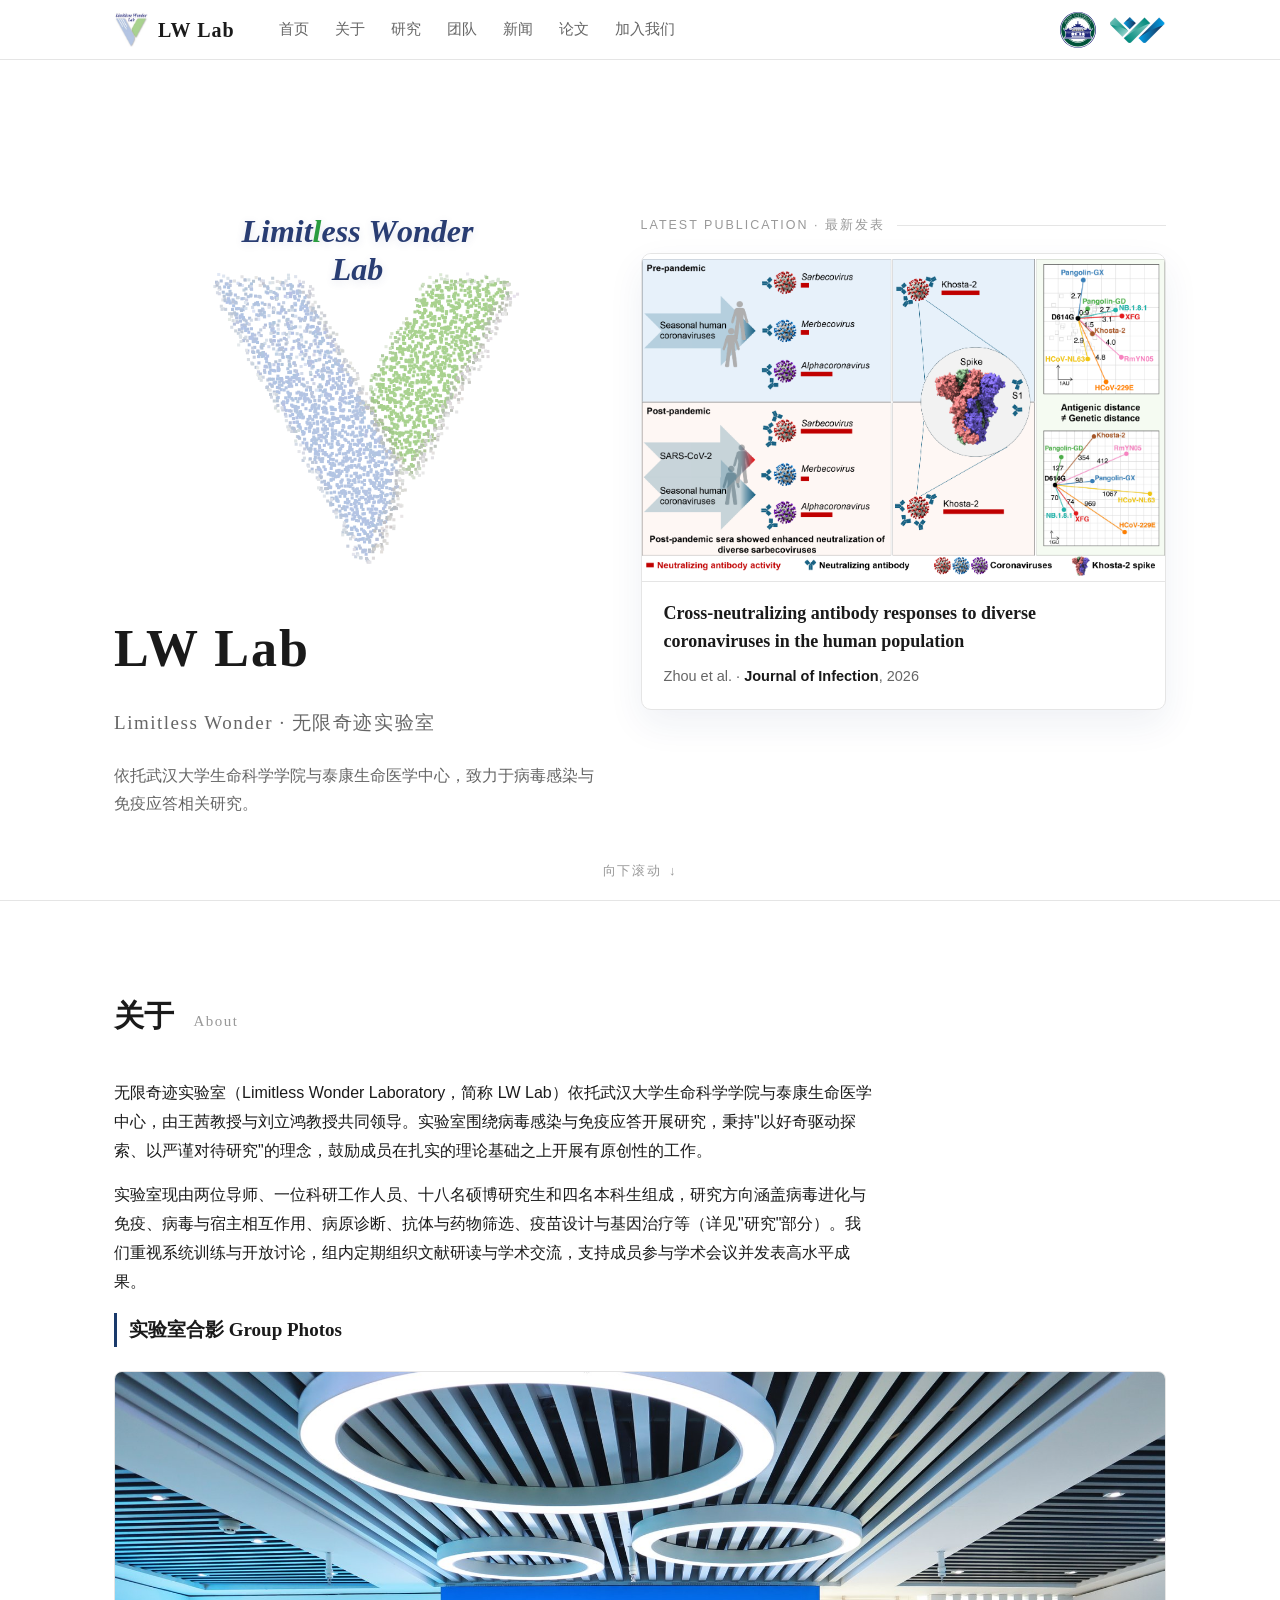
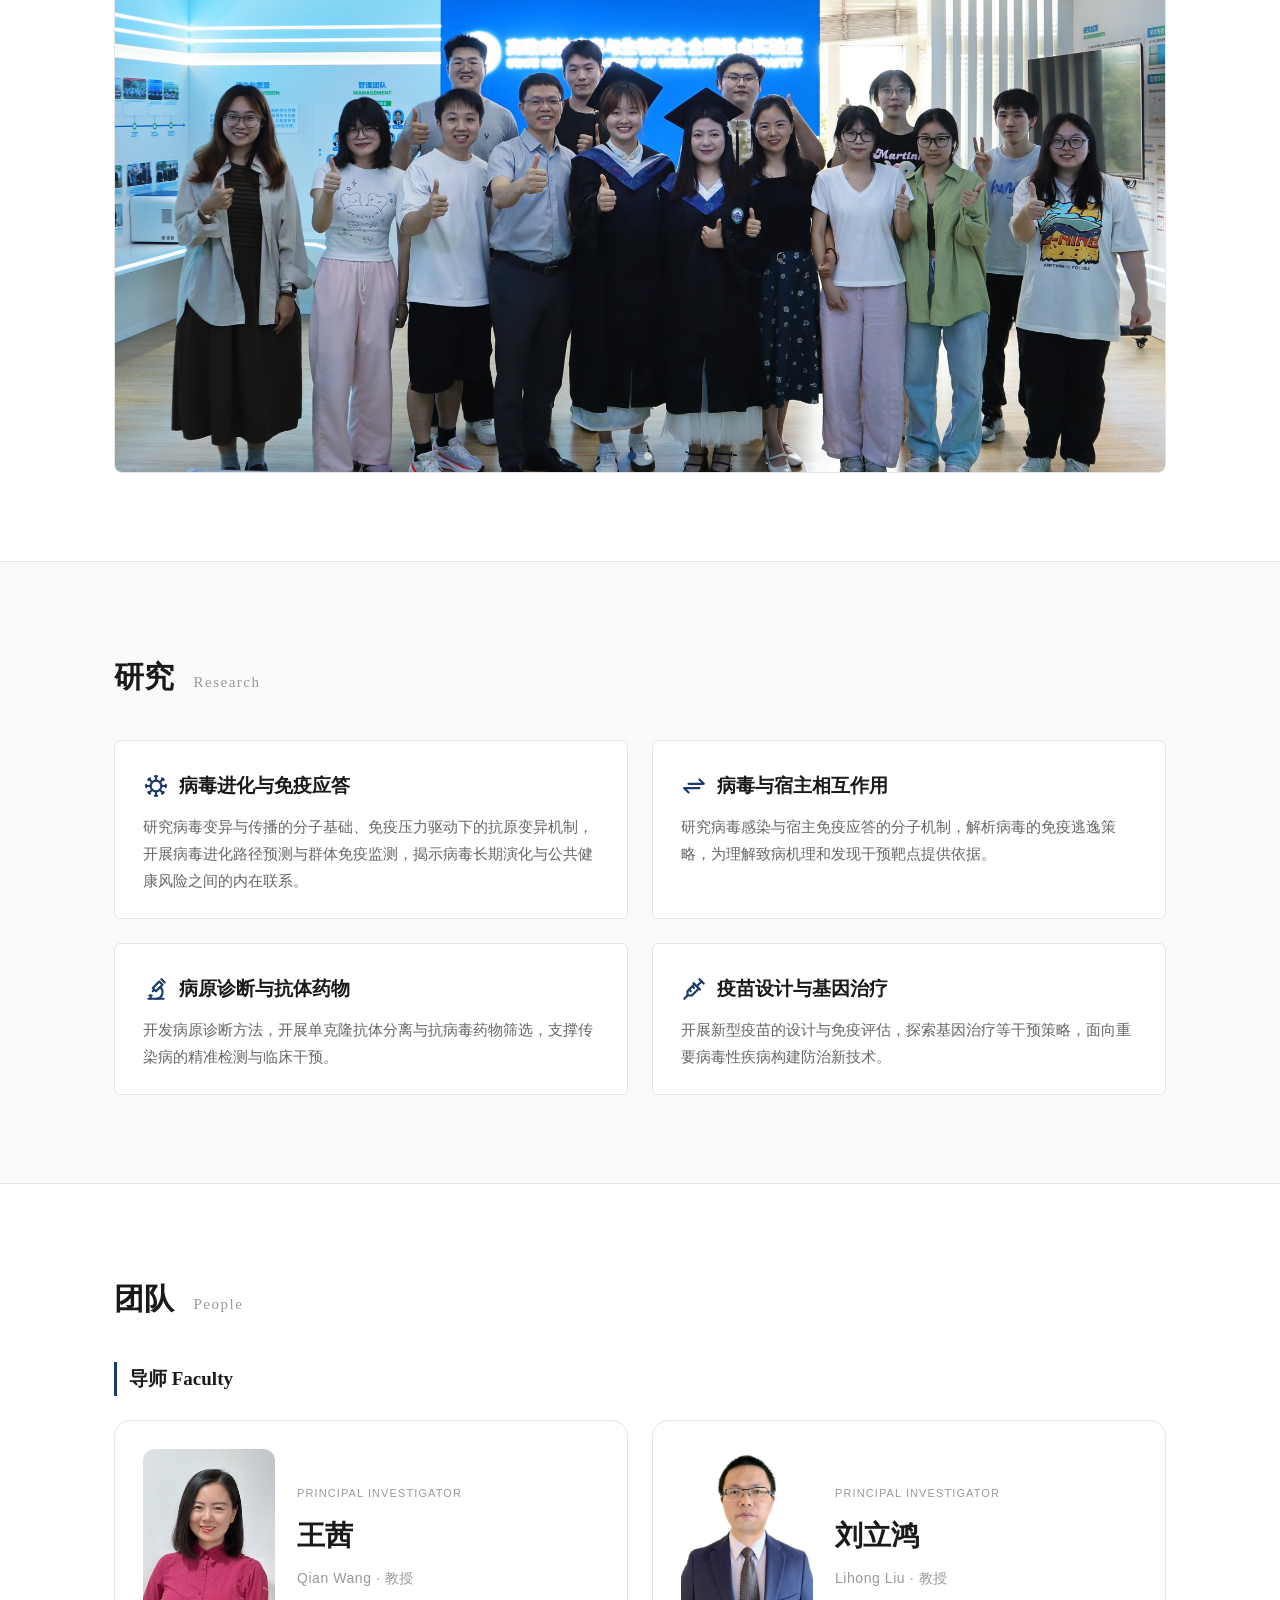
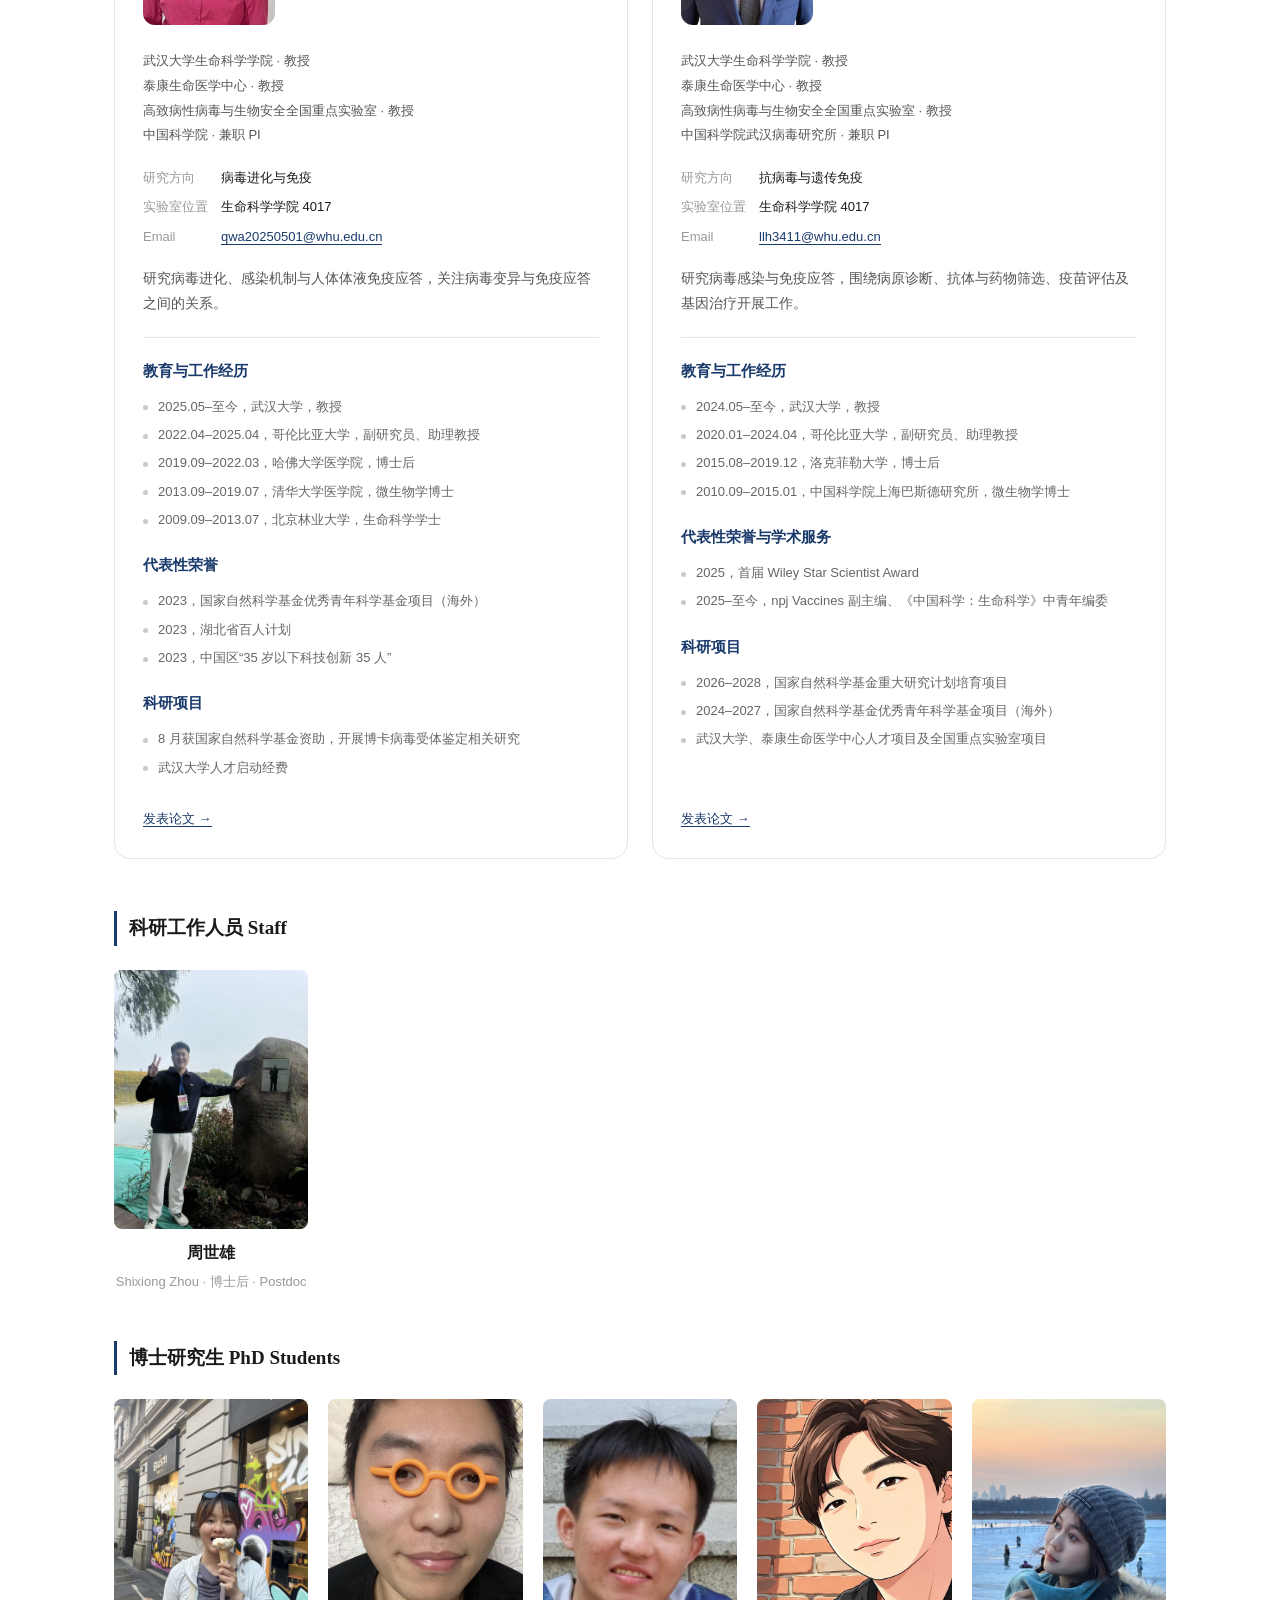
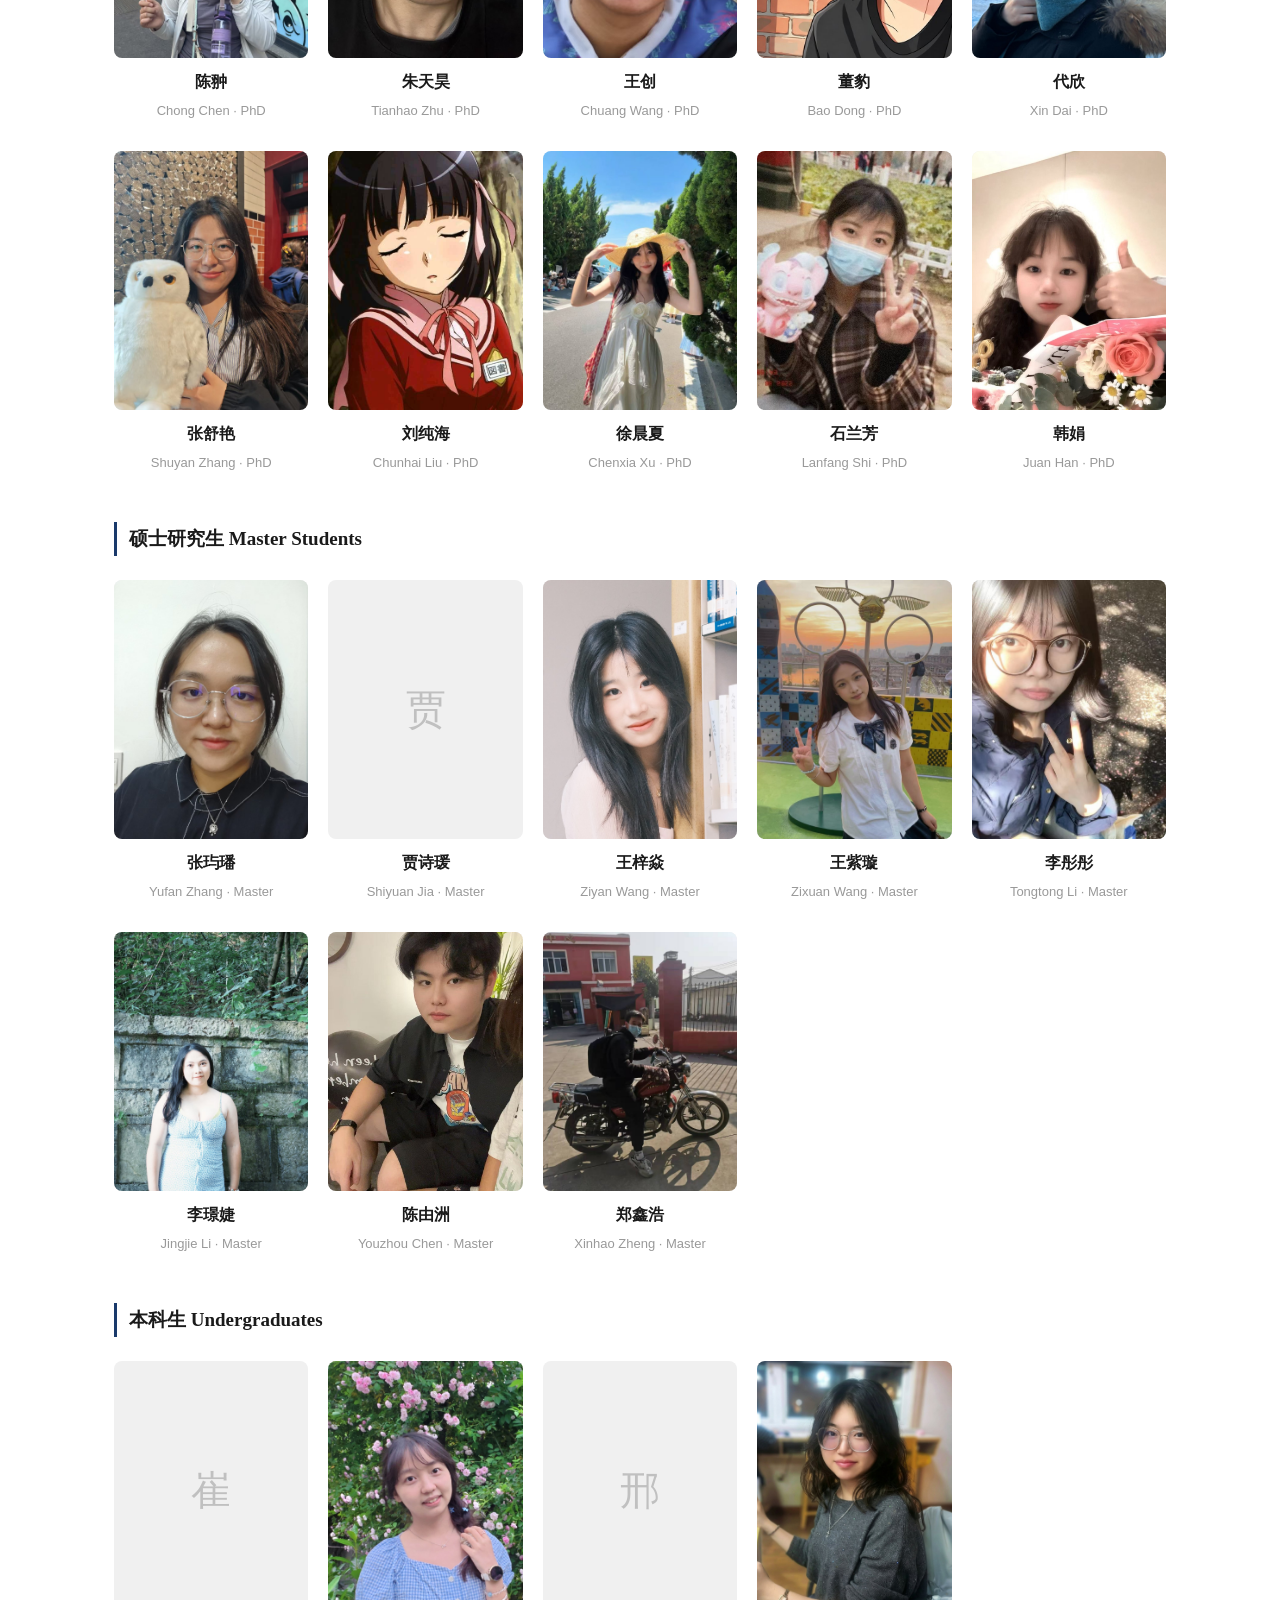
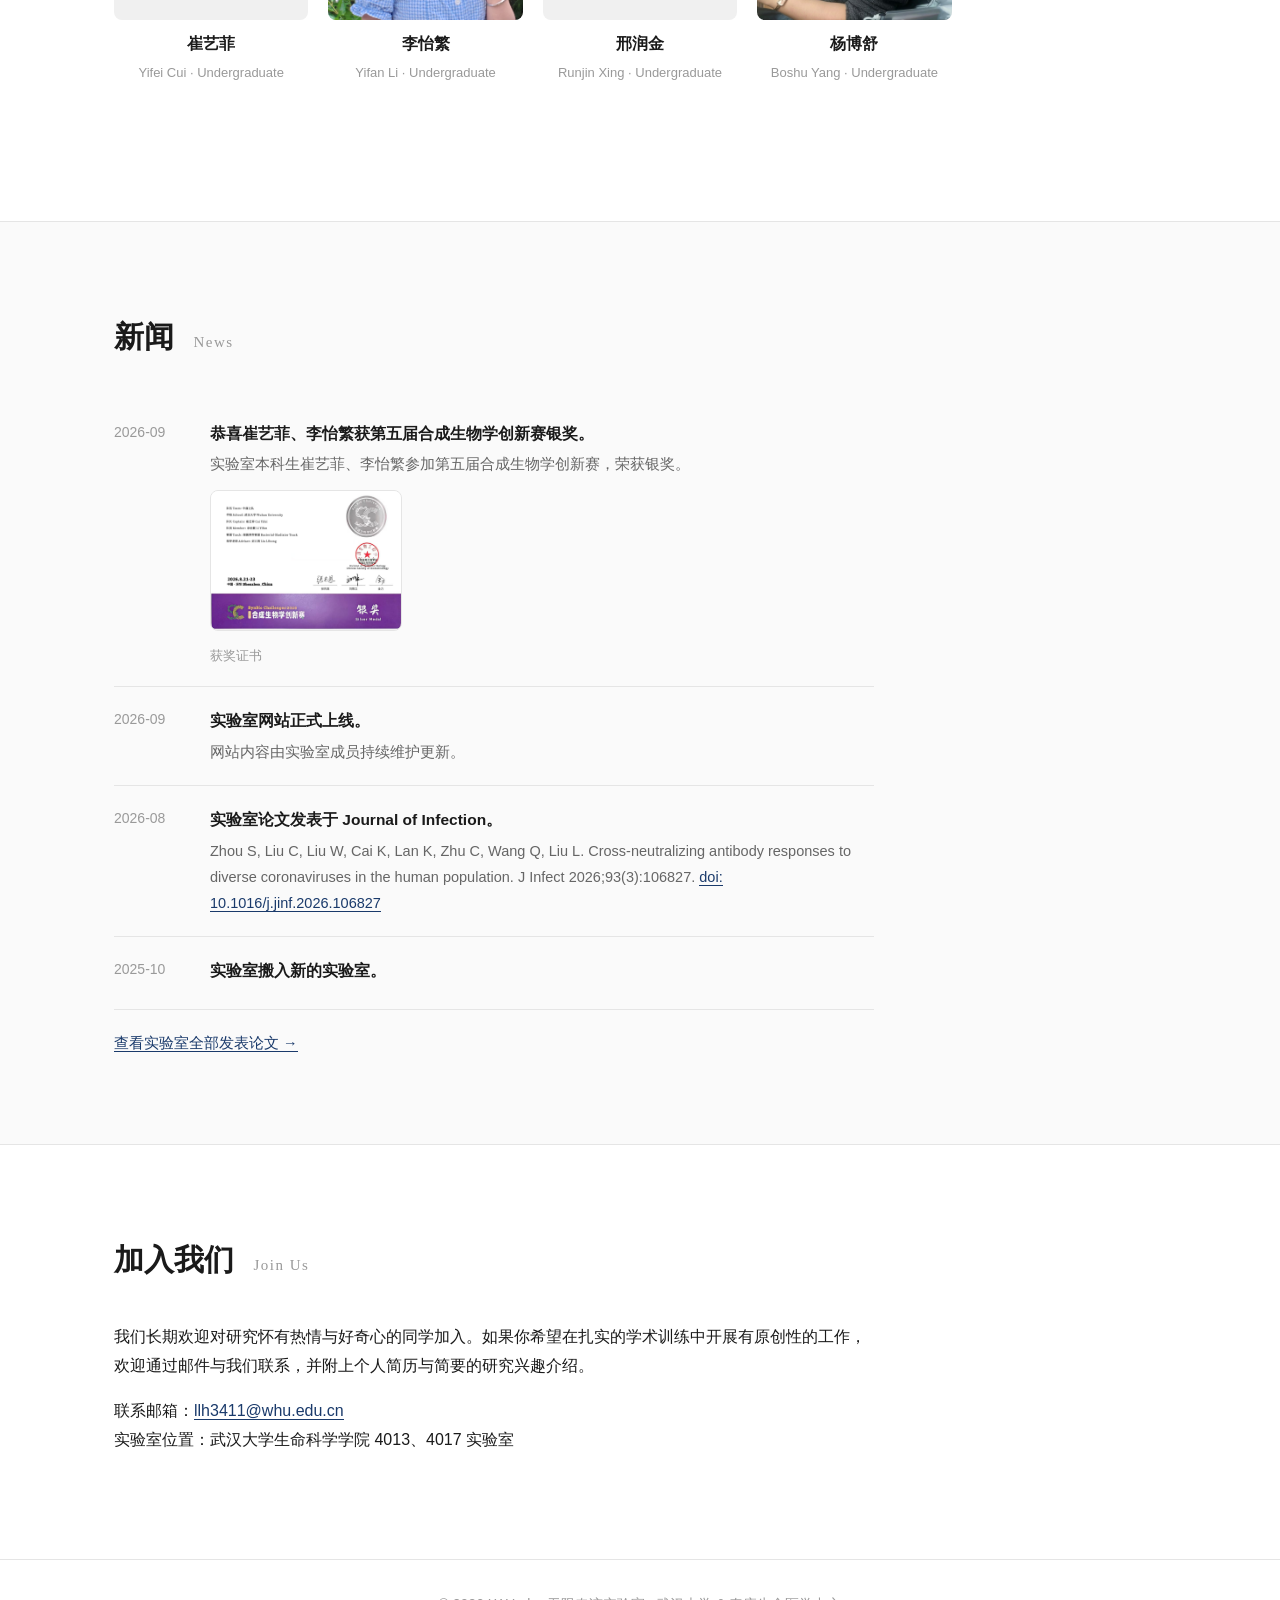
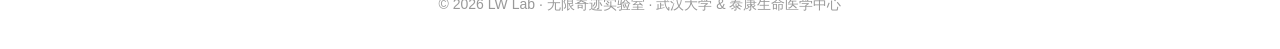
==== commit 3d4e47cd: "feat: 新增朱天昊/郑鑫浩/李怡繁照片；杨博舒照片轻量化 - 李怡繁文件名按名前姓后惯例修正引用 li-yifan → yifan-li - 硕士组仅剩贾诗瑗、李璟婕无照片" ====
--- a/index.html
+++ b/index.html
@@ -5,15 +5,15 @@
   <meta name="viewport" content="width=device-width, initial-scale=1.0">
   <title>LW Lab · 无限奇迹实验室</title>
   <meta name="description" content="LW Lab（无限奇迹实验室 / Limitless Wonder Laboratory）官方网站 · 武汉大学生命科学学院 / 泰康生命医学中心">
-  <link rel="icon" type="image/jpeg" href="assets/photos/LWlab.jpg?v=c5a97bb24810">
-  <link rel="stylesheet" href="css/style.css?v=c5a97bb24810">
+  <link rel="icon" type="image/jpeg" href="assets/photos/LWlab.jpg?v=a55bd5e86e24">
+  <link rel="stylesheet" href="css/style.css?v=a55bd5e86e24">
 </head>
 <body>
 
   <header class="site-header">
     <div class="container header-inner">
       <a class="brand" href="#home">
-        <img class="brand-logo" src="assets/photos/LWlab.jpg?v=c5a97bb24810" alt="LW Lab 徽标">
+        <img class="brand-logo" src="assets/photos/LWlab.jpg?v=a55bd5e86e24" alt="LW Lab 徽标">
         <span>LW&nbsp;Lab</span>
       </a>
       <nav class="site-nav" id="siteNav" aria-label="主导航">
@@ -26,8 +26,8 @@
         <a href="#join">加入我们</a>
       </nav>
       <div class="header-logos" aria-label="依托单位">
-        <img src="assets/photos/武汉大学logo.svg?v=c5a97bb24810" alt="武汉大学" title="武汉大学">
-        <img src="assets/photos/taikang-logo.png?v=c5a97bb24810" alt="泰康生命医学中心" title="泰康生命医学中心">
+        <img src="assets/photos/武汉大学logo.svg?v=a55bd5e86e24" alt="武汉大学" title="武汉大学">
+        <img src="assets/photos/taikang-logo.png?v=a55bd5e86e24" alt="泰康生命医学中心" title="泰康生命医学中心">
       </div>
       <button class="nav-toggle" id="navToggle" aria-label="打开导航菜单" aria-expanded="false" aria-controls="siteNav">
         <span></span><span></span><span></span>
@@ -44,17 +44,17 @@
         <div class="hero-left">
           <!-- "拨开草丛"彩蛋层：藏在粒子下的小图标，鼠标靠近即显现 -->
           <div class="hero-icons" id="heroIcons" aria-hidden="true">
-            <span class="hero-icon"><img src="assets/icons/antibody-svgrepo-com.svg?v=c5a97bb24810" alt=""></span>
-            <span class="hero-icon"><img src="assets/icons/virus-3-svgrepo-com.svg?v=c5a97bb24810" alt=""></span>
-            <span class="hero-icon"><img src="assets/icons/pipette-svgrepo-com.svg?v=c5a97bb24810" alt=""></span>
-            <span class="hero-icon"><img src="assets/icons/mouse-svgrepo-com.svg?v=c5a97bb24810" alt=""></span>
+            <span class="hero-icon"><img src="assets/icons/antibody-svgrepo-com.svg?v=a55bd5e86e24" alt=""></span>
+            <span class="hero-icon"><img src="assets/icons/virus-3-svgrepo-com.svg?v=a55bd5e86e24" alt=""></span>
+            <span class="hero-icon"><img src="assets/icons/pipette-svgrepo-com.svg?v=a55bd5e86e24" alt=""></span>
+            <span class="hero-icon"><img src="assets/icons/mouse-svgrepo-com.svg?v=a55bd5e86e24" alt=""></span>
           </div>
           <canvas class="hero-canvas" id="heroCanvas" aria-hidden="true"></canvas>
 <div class="logo-lettering" id="logoLettering" role="img" aria-label="Limitless Wonder Lab"><span class="logo-word"><span class="logo-letter" aria-hidden="true">L</span><span class="logo-letter" aria-hidden="true">i</span><span class="logo-letter" aria-hidden="true">m</span><span class="logo-letter" aria-hidden="true">i</span><span class="logo-letter" aria-hidden="true">t</span><span class="logo-letter" aria-hidden="true">l</span><span class="logo-letter" aria-hidden="true">e</span><span class="logo-letter" aria-hidden="true">s</span><span class="logo-letter" aria-hidden="true">s</span></span><span class="logo-word"><span class="logo-letter" aria-hidden="true">W</span><span class="logo-letter" aria-hidden="true">o</span><span class="logo-letter" aria-hidden="true">n</span><span class="logo-letter" aria-hidden="true">d</span><span class="logo-letter" aria-hidden="true">e</span><span class="logo-letter" aria-hidden="true">r</span></span><span class="logo-word"><span class="logo-letter" aria-hidden="true">L</span><span class="logo-letter" aria-hidden="true">a</span><span class="logo-letter" aria-hidden="true">b</span></span></div>
           <div class="hero-text"><h1 class="hero-title">LW Lab</h1><p class="hero-sub">Limitless Wonder · 无限奇迹实验室</p><p class="hero-intro">依托武汉大学生命科学学院与泰康生命医学中心，致力于病毒感染与免疫应答相关研究。</p></div>
         </div>
 
-        <aside class="hero-right"><p class="hero-paper-label">Latest Publication · 最新发表</p><div class="paper-card" id="paperCard"><article class="paper-slide active"><a class="paper-fig" href="publication.html" aria-label="查看论文列表"><img src="assets/photos/publication/JOI.png?v=c5a97bb24810" alt="论文图形摘要：大流行后人群血清对多种冠状病毒展现出增强的中和抗体应答"></a><div class="paper-info"><p class="paper-title">Cross-neutralizing antibody responses to diverse coronaviruses in the human population</p><p class="paper-meta">Zhou et al. · <strong>Journal of Infection</strong>, 2026</p></div></article></div></aside>
+        <aside class="hero-right"><p class="hero-paper-label">Latest Publication · 最新发表</p><div class="paper-card" id="paperCard"><article class="paper-slide active"><a class="paper-fig" href="publication.html" aria-label="查看论文列表"><img src="assets/photos/publication/JOI.png?v=a55bd5e86e24" alt="论文图形摘要：大流行后人群血清对多种冠状病毒展现出增强的中和抗体应答"></a><div class="paper-info"><p class="paper-title">Cross-neutralizing antibody responses to diverse coronaviruses in the human population</p><p class="paper-meta">Zhou et al. · <strong>Journal of Infection</strong>, 2026</p></div></article></div></aside>
 
       </div>
       <a class="hero-scroll-hint" href="#about" aria-label="向下滚动">向下滚动<span class="hero-scroll-arrow">↓</span></a>
@@ -65,7 +65,7 @@
   <div class="container">
 <h2 class="section-title">关于 <span class="section-title-en">About</span></h2>
 <div class="section-body"><p>无限奇迹实验室（Limitless Wonder Laboratory，简称 LW Lab）依托武汉大学生命科学学院与泰康生命医学中心，由王茜教授与刘立鸿教授共同领导。实验室围绕病毒感染与免疫应答开展研究，秉持&quot;以好奇驱动探索、以严谨对待研究&quot;的理念，鼓励成员在扎实的理论基础之上开展有原创性的工作。</p>
-<p>实验室现由两位导师、一位科研工作人员、十八名硕博研究生和四名本科生组成，研究方向涵盖病毒进化与免疫、病毒与宿主相互作用、病原诊断、抗体与药物筛选、疫苗设计与基因治疗等（详见&quot;研究&quot;部分）。我们重视系统训练与开放讨论，组内定期组织文献研读与学术交流，支持成员参与学术会议并发表高水平成果。</p></div><h3 class="people-group-title">实验室合影 Group Photos</h3><div class="gallery" id="gallery"><div class="gallery-track" id="galleryTrack"><img src="assets/photos/group-1.jpg?v=c5a97bb24810" alt="实验室合影一" draggable="false"><img src="assets/photos/group-2.jpg?v=c5a97bb24810" alt="实验室合影二" draggable="false"></div><button class="gallery-btn gallery-prev" id="galleryPrev" aria-label="上一张">‹</button><button class="gallery-btn gallery-next" id="galleryNext" aria-label="下一张">›</button><div class="gallery-dots" id="galleryDots" role="group" aria-label="合影切换"></div></div>
+<p>实验室现由两位导师、一位科研工作人员、十八名硕博研究生和四名本科生组成，研究方向涵盖病毒进化与免疫、病毒与宿主相互作用、病原诊断、抗体与药物筛选、疫苗设计与基因治疗等（详见&quot;研究&quot;部分）。我们重视系统训练与开放讨论，组内定期组织文献研读与学术交流，支持成员参与学术会议并发表高水平成果。</p></div><h3 class="people-group-title">实验室合影 Group Photos</h3><div class="gallery" id="gallery"><div class="gallery-track" id="galleryTrack"><img src="assets/photos/group-1.jpg?v=a55bd5e86e24" alt="实验室合影一" draggable="false"><img src="assets/photos/group-2.jpg?v=a55bd5e86e24" alt="实验室合影二" draggable="false"></div><button class="gallery-btn gallery-prev" id="galleryPrev" aria-label="上一张">‹</button><button class="gallery-btn gallery-next" id="galleryNext" aria-label="下一张">›</button><div class="gallery-dots" id="galleryDots" role="group" aria-label="合影切换"></div></div>
   </div>
 </section>
 
@@ -73,7 +73,7 @@
     <section class="section section-alt" id="research">
   <div class="container">
 <h2 class="section-title">研究 <span class="section-title-en">Research</span></h2>
-<div class="research-grid"><article class="research-card"><h3><img src="assets/icons/virus.svg?v=c5a97bb24810" alt="" aria-hidden="true">病毒进化与免疫应答</h3><p>研究病毒变异与传播的分子基础、免疫压力驱动下的抗原变异机制，开展病毒进化路径预测与群体免疫监测，揭示病毒长期演化与公共健康风险之间的内在联系。</p></article><article class="research-card"><h3><img src="assets/icons/arrows-exchange.svg?v=c5a97bb24810" alt="" aria-hidden="true">病毒与宿主相互作用</h3><p>研究病毒感染与宿主免疫应答的分子机制，解析病毒的免疫逃逸策略，为理解致病机理和发现干预靶点提供依据。</p></article><article class="research-card"><h3><img src="assets/icons/microscope.svg?v=c5a97bb24810" alt="" aria-hidden="true">病原诊断与抗体药物</h3><p>开发病原诊断方法，开展单克隆抗体分离与抗病毒药物筛选，支撑传染病的精准检测与临床干预。</p></article><article class="research-card"><h3><img src="assets/icons/vaccine.svg?v=c5a97bb24810" alt="" aria-hidden="true">疫苗设计与基因治疗</h3><p>开展新型疫苗的设计与免疫评估，探索基因治疗等干预策略，面向重要病毒性疾病构建防治新技术。</p></article></div>
+<div class="research-grid"><article class="research-card"><h3><img src="assets/icons/virus.svg?v=a55bd5e86e24" alt="" aria-hidden="true">病毒进化与免疫应答</h3><p>研究病毒变异与传播的分子基础、免疫压力驱动下的抗原变异机制，开展病毒进化路径预测与群体免疫监测，揭示病毒长期演化与公共健康风险之间的内在联系。</p></article><article class="research-card"><h3><img src="assets/icons/arrows-exchange.svg?v=a55bd5e86e24" alt="" aria-hidden="true">病毒与宿主相互作用</h3><p>研究病毒感染与宿主免疫应答的分子机制，解析病毒的免疫逃逸策略，为理解致病机理和发现干预靶点提供依据。</p></article><article class="research-card"><h3><img src="assets/icons/microscope.svg?v=a55bd5e86e24" alt="" aria-hidden="true">病原诊断与抗体药物</h3><p>开发病原诊断方法，开展单克隆抗体分离与抗病毒药物筛选，支撑传染病的精准检测与临床干预。</p></article><article class="research-card"><h3><img src="assets/icons/vaccine.svg?v=a55bd5e86e24" alt="" aria-hidden="true">疫苗设计与基因治疗</h3><p>开展新型疫苗的设计与免疫评估，探索基因治疗等干预策略，面向重要病毒性疾病构建防治新技术。</p></article></div>
   </div>
 </section>
 
@@ -82,10 +82,10 @@
   <div class="container">
 <h2 class="section-title">团队 <span class="section-title-en">People</span></h2>
 <h3 class="people-group-title">导师 Faculty</h3><div class="faculty-grid"><article class="faculty-profile faculty-pink" id="profile-qianwang" tabindex="0" aria-labelledby="profile-qianwang-name">
-<div class="faculty-head"><div class="faculty-photo"><span class="photo-fallback" aria-hidden="true">王</span><img src="assets/photos/qianwang.jpg?v=c5a97bb24810" alt="王茜" loading="lazy" onerror="this.style.display='none'"></div><div class="faculty-meta"><p class="faculty-role">Principal Investigator</p><h3 class="faculty-name" id="profile-qianwang-name">王茜</h3><p class="faculty-en">Qian Wang · 教授</p></div></div><ul class="faculty-affiliations"><li>武汉大学生命科学学院 · 教授</li><li>泰康生命医学中心 · 教授</li><li>高致病性病毒与生物安全全国重点实验室 · 教授</li><li>中国科学院 · 兼职 PI</li></ul><dl class="faculty-facts"><div><dt>研究方向</dt><dd>病毒进化与免疫</dd></div>
+<div class="faculty-head"><div class="faculty-photo"><span class="photo-fallback" aria-hidden="true">王</span><img src="assets/photos/qianwang.jpg?v=a55bd5e86e24" alt="王茜" loading="lazy" onerror="this.style.display='none'"></div><div class="faculty-meta"><p class="faculty-role">Principal Investigator</p><h3 class="faculty-name" id="profile-qianwang-name">王茜</h3><p class="faculty-en">Qian Wang · 教授</p></div></div><ul class="faculty-affiliations"><li>武汉大学生命科学学院 · 教授</li><li>泰康生命医学中心 · 教授</li><li>高致病性病毒与生物安全全国重点实验室 · 教授</li><li>中国科学院 · 兼职 PI</li></ul><dl class="faculty-facts"><div><dt>研究方向</dt><dd>病毒进化与免疫</dd></div>
 <div><dt>实验室位置</dt><dd>生命科学学院 4017</dd></div><div><dt>Email</dt><dd><a class="link" href="mailto:qwa20250501@whu.edu.cn">qwa20250501@whu.edu.cn</a></dd></div></dl><p class="faculty-summary">研究病毒进化、感染机制与人体体液免疫应答，关注病毒变异与免疫应答之间的关系。</p><div class="faculty-body"><div class="faculty-block"><h4>教育与工作经历</h4><ul><li>2025.05–至今，武汉大学，教授</li><li>2022.04–2025.04，哥伦比亚大学，副研究员、助理教授</li><li>2019.09–2022.03，哈佛大学医学院，博士后</li><li>2013.09–2019.07，清华大学医学院，微生物学博士</li><li>2009.09–2013.07，北京林业大学，生命科学学士</li></ul></div><div class="faculty-block"><h4>代表性荣誉</h4><ul><li>2023，国家自然科学基金优秀青年科学基金项目（海外）</li><li>2023，湖北省百人计划</li><li>2023，中国区“35 岁以下科技创新 35 人”</li></ul></div><div class="faculty-block"><h4>科研项目</h4><ul><li>8 月获国家自然科学基金资助，开展博卡病毒受体鉴定相关研究</li><li>武汉大学人才启动经费</li></ul></div></div><p class="faculty-publications"><a class="link" href="publication.html">发表论文 →</a></p></article><article class="faculty-profile faculty-blue" id="profile-liuhong" tabindex="0" aria-labelledby="profile-liuhong-name">
-<div class="faculty-head"><div class="faculty-photo"><span class="photo-fallback" aria-hidden="true">刘</span><img src="assets/photos/lihong-liu.jpg?v=c5a97bb24810" alt="刘立鸿" loading="lazy" onerror="this.style.display='none'"></div><div class="faculty-meta"><p class="faculty-role">Principal Investigator</p><h3 class="faculty-name" id="profile-liuhong-name">刘立鸿</h3><p class="faculty-en">Lihong Liu · 教授</p></div></div><ul class="faculty-affiliations"><li>武汉大学生命科学学院 · 教授</li><li>泰康生命医学中心 · 教授</li><li>高致病性病毒与生物安全全国重点实验室 · 教授</li><li>中国科学院武汉病毒研究所 · 兼职 PI</li></ul><dl class="faculty-facts"><div><dt>研究方向</dt><dd>抗病毒与遗传免疫</dd></div>
-<div><dt>实验室位置</dt><dd>生命科学学院 4017</dd></div><div><dt>Email</dt><dd><a class="link" href="mailto:llh3411@whu.edu.cn">llh3411@whu.edu.cn</a></dd></div></dl><p class="faculty-summary">研究病毒感染与免疫应答，围绕病原诊断、抗体与药物筛选、疫苗评估及基因治疗开展工作。</p><div class="faculty-body"><div class="faculty-block"><h4>教育与工作经历</h4><ul><li>2024.05–至今，武汉大学，教授</li><li>2020.01–2024.04，哥伦比亚大学，副研究员、助理教授</li><li>2015.08–2019.12，洛克菲勒大学，博士后</li><li>2010.09–2015.01，中国科学院上海巴斯德研究所，微生物学博士</li></ul></div><div class="faculty-block"><h4>代表性荣誉与学术服务</h4><ul><li>2025，首届 Wiley Star Scientist Award</li><li>2025–至今，npj Vaccines 副主编、《中国科学：生命科学》中青年编委</li></ul></div><div class="faculty-block"><h4>科研项目</h4><ul><li>2026–2028，国家自然科学基金重大研究计划培育项目</li><li>2024–2027，国家自然科学基金优秀青年科学基金项目（海外）</li><li>武汉大学、泰康生命医学中心人才项目及全国重点实验室项目</li></ul></div></div><p class="faculty-publications"><a class="link" href="publication.html">发表论文 →</a></p></article></div><h3 class="people-group-title">科研工作人员 Staff</h3><div class="people-grid"><div class="person"><div class="photo"><span class="photo-fallback" aria-hidden="true">周</span><img src="assets/photos/shixiong-zhou.jpg?v=c5a97bb24810" alt="周世雄" loading="lazy" onerror="this.style.display='none'"></div><p class="person-name">周世雄</p><p class="person-sub">Shixiong Zhou · 博士后 · Postdoc</p></div></div><h3 class="people-group-title">博士研究生 PhD Students</h3><div class="people-grid"><div class="person"><div class="photo"><span class="photo-fallback" aria-hidden="true">陈</span><img src="assets/photos/chong-chen.jpg?v=c5a97bb24810" alt="陈翀" loading="lazy" onerror="this.style.display='none'"></div><p class="person-name">陈翀</p><p class="person-sub">Chong Chen · PhD</p></div><div class="person"><div class="photo"><span class="photo-fallback" aria-hidden="true">朱</span><img src="assets/photos/tianhao-zhu.jpg?v=c5a97bb24810" alt="朱天昊" loading="lazy" onerror="this.style.display='none'"></div><p class="person-name">朱天昊</p><p class="person-sub">Tianhao Zhu · PhD</p></div><div class="person"><div class="photo"><span class="photo-fallback" aria-hidden="true">王</span><img src="assets/photos/chuang-wang.jpg?v=c5a97bb24810" alt="王创" loading="lazy" onerror="this.style.display='none'"></div><p class="person-name">王创</p><p class="person-sub">Chuang Wang · PhD</p></div><div class="person"><div class="photo"><span class="photo-fallback" aria-hidden="true">董</span><img src="assets/photos/bao-dong.jpg?v=c5a97bb24810" alt="董豹" loading="lazy" onerror="this.style.display='none'"></div><p class="person-name">董豹</p><p class="person-sub">Bao Dong · PhD</p></div><div class="person"><div class="photo"><span class="photo-fallback" aria-hidden="true">代</span><img src="assets/photos/xin-dai.jpg?v=c5a97bb24810" alt="代欣" loading="lazy" onerror="this.style.display='none'"></div><p class="person-name">代欣</p><p class="person-sub">Xin Dai · PhD</p></div><div class="person"><div class="photo"><span class="photo-fallback" aria-hidden="true">张</span><img src="assets/photos/shuyan-zhang.jpg?v=c5a97bb24810" alt="张舒艳" loading="lazy" onerror="this.style.display='none'"></div><p class="person-name">张舒艳</p><p class="person-sub">Shuyan Zhang · PhD</p></div><div class="person"><div class="photo"><span class="photo-fallback" aria-hidden="true">刘</span><img src="assets/photos/chunhai-liu.jpg?v=c5a97bb24810" alt="刘纯海" loading="lazy" onerror="this.style.display='none'"></div><p class="person-name">刘纯海</p><p class="person-sub">Chunhai Liu · PhD</p></div><div class="person"><div class="photo"><span class="photo-fallback" aria-hidden="true">徐</span><img src="assets/photos/xuchen-xia.jpg?v=c5a97bb24810" alt="徐晨夏" loading="lazy" onerror="this.style.display='none'"></div><p class="person-name">徐晨夏</p><p class="person-sub">Chenxia Xu · PhD</p></div><div class="person"><div class="photo"><span class="photo-fallback" aria-hidden="true">石</span><img src="assets/photos/shilan-fang.jpg?v=c5a97bb24810" alt="石兰芳" loading="lazy" onerror="this.style.display='none'"></div><p class="person-name">石兰芳</p><p class="person-sub">Lanfang Shi · PhD</p></div><div class="person"><div class="photo"><span class="photo-fallback" aria-hidden="true">韩</span><img src="assets/photos/juan-han.jpg?v=c5a97bb24810" alt="韩娟" loading="lazy" onerror="this.style.display='none'"></div><p class="person-name">韩娟</p><p class="person-sub">Juan Han · PhD</p></div></div><h3 class="people-group-title">硕士研究生 Master Students</h3><div class="people-grid"><div class="person"><div class="photo"><span class="photo-fallback" aria-hidden="true">张</span><img src="assets/photos/yufan-zhang.jpg?v=c5a97bb24810" alt="张玙璠" loading="lazy" onerror="this.style.display='none'"></div><p class="person-name">张玙璠</p><p class="person-sub">Yufan Zhang · Master</p></div><div class="person"><div class="photo"><span class="photo-fallback" aria-hidden="true">贾</span><img src="assets/photos/shiyuan-jia.jpg?v=c5a97bb24810" alt="贾诗瑗" loading="lazy" onerror="this.style.display='none'"></div><p class="person-name">贾诗瑗</p><p class="person-sub">Shiyuan Jia · Master</p></div><div class="person"><div class="photo"><span class="photo-fallback" aria-hidden="true">王</span><img src="assets/photos/ziyan-wang.jpg?v=c5a97bb24810" alt="王梓焱" loading="lazy" onerror="this.style.display='none'"></div><p class="person-name">王梓焱</p><p class="person-sub">Ziyan Wang · Master</p></div><div class="person"><div class="photo"><span class="photo-fallback" aria-hidden="true">王</span><img src="assets/photos/zixuan-wang.jpg?v=c5a97bb24810" alt="王紫璇" loading="lazy" onerror="this.style.display='none'"></div><p class="person-name">王紫璇</p><p class="person-sub">Zixuan Wang · Master</p></div><div class="person"><div class="photo"><span class="photo-fallback" aria-hidden="true">李</span><img src="assets/photos/tongtong-li.jpg?v=c5a97bb24810" alt="李彤彤" loading="lazy" onerror="this.style.display='none'"></div><p class="person-name">李彤彤</p><p class="person-sub">Tongtong Li · Master</p></div><div class="person"><div class="photo"><span class="photo-fallback" aria-hidden="true">李</span><img src="assets/photos/jingjie-li.jpg?v=c5a97bb24810" alt="李璟婕" loading="lazy" onerror="this.style.display='none'"></div><p class="person-name">李璟婕</p><p class="person-sub">Jingjie Li · Master</p></div><div class="person"><div class="photo"><span class="photo-fallback" aria-hidden="true">陈</span><img src="assets/photos/youzhou-chen.jpg?v=c5a97bb24810" alt="陈由洲" loading="lazy" onerror="this.style.display='none'"></div><p class="person-name">陈由洲</p><p class="person-sub">Youzhou Chen · Master</p></div><div class="person"><div class="photo"><span class="photo-fallback" aria-hidden="true">郑</span><img src="assets/photos/xinhao-zheng.jpg?v=c5a97bb24810" alt="郑鑫浩" loading="lazy" onerror="this.style.display='none'"></div><p class="person-name">郑鑫浩</p><p class="person-sub">Xinhao Zheng · Master</p></div></div><h3 class="people-group-title">本科生 Undergraduates</h3><div class="people-grid"><div class="person"><div class="photo"><span class="photo-fallback" aria-hidden="true">崔</span><img src="assets/photos/cui-yifei.jpg?v=c5a97bb24810" alt="崔艺菲" loading="lazy" onerror="this.style.display='none'"></div><p class="person-name">崔艺菲</p><p class="person-sub">Yifei Cui · Undergraduate</p></div><div class="person"><div class="photo"><span class="photo-fallback" aria-hidden="true">李</span><img src="assets/photos/li-yifan.jpg?v=c5a97bb24810" alt="李怡繁" loading="lazy" onerror="this.style.display='none'"></div><p class="person-name">李怡繁</p><p class="person-sub">Yifan Li · Undergraduate</p></div><div class="person"><div class="photo"><span class="photo-fallback" aria-hidden="true">邢</span><img src="assets/photos/runjin-xing.jpg?v=c5a97bb24810" alt="邢润金" loading="lazy" onerror="this.style.display='none'"></div><p class="person-name">邢润金</p><p class="person-sub">Runjin Xing · Undergraduate</p></div><div class="person"><div class="photo"><span class="photo-fallback" aria-hidden="true">杨</span><img src="assets/photos/boshu-yang.jpg?v=c5a97bb24810" alt="杨博舒" loading="lazy" onerror="this.style.display='none'"></div><p class="person-name">杨博舒</p><p class="person-sub">Boshu Yang · Undergraduate</p></div></div>
+<div class="faculty-head"><div class="faculty-photo"><span class="photo-fallback" aria-hidden="true">刘</span><img src="assets/photos/lihong-liu.jpg?v=a55bd5e86e24" alt="刘立鸿" loading="lazy" onerror="this.style.display='none'"></div><div class="faculty-meta"><p class="faculty-role">Principal Investigator</p><h3 class="faculty-name" id="profile-liuhong-name">刘立鸿</h3><p class="faculty-en">Lihong Liu · 教授</p></div></div><ul class="faculty-affiliations"><li>武汉大学生命科学学院 · 教授</li><li>泰康生命医学中心 · 教授</li><li>高致病性病毒与生物安全全国重点实验室 · 教授</li><li>中国科学院武汉病毒研究所 · 兼职 PI</li></ul><dl class="faculty-facts"><div><dt>研究方向</dt><dd>抗病毒与遗传免疫</dd></div>
+<div><dt>实验室位置</dt><dd>生命科学学院 4017</dd></div><div><dt>Email</dt><dd><a class="link" href="mailto:llh3411@whu.edu.cn">llh3411@whu.edu.cn</a></dd></div></dl><p class="faculty-summary">研究病毒感染与免疫应答，围绕病原诊断、抗体与药物筛选、疫苗评估及基因治疗开展工作。</p><div class="faculty-body"><div class="faculty-block"><h4>教育与工作经历</h4><ul><li>2024.05–至今，武汉大学，教授</li><li>2020.01–2024.04，哥伦比亚大学，副研究员、助理教授</li><li>2015.08–2019.12，洛克菲勒大学，博士后</li><li>2010.09–2015.01，中国科学院上海巴斯德研究所，微生物学博士</li></ul></div><div class="faculty-block"><h4>代表性荣誉与学术服务</h4><ul><li>2025，首届 Wiley Star Scientist Award</li><li>2025–至今，npj Vaccines 副主编、《中国科学：生命科学》中青年编委</li></ul></div><div class="faculty-block"><h4>科研项目</h4><ul><li>2026–2028，国家自然科学基金重大研究计划培育项目</li><li>2024–2027，国家自然科学基金优秀青年科学基金项目（海外）</li><li>武汉大学、泰康生命医学中心人才项目及全国重点实验室项目</li></ul></div></div><p class="faculty-publications"><a class="link" href="publication.html">发表论文 →</a></p></article></div><h3 class="people-group-title">科研工作人员 Staff</h3><div class="people-grid"><div class="person"><div class="photo"><span class="photo-fallback" aria-hidden="true">周</span><img src="assets/photos/shixiong-zhou.jpg?v=a55bd5e86e24" alt="周世雄" loading="lazy" onerror="this.style.display='none'"></div><p class="person-name">周世雄</p><p class="person-sub">Shixiong Zhou · 博士后 · Postdoc</p></div></div><h3 class="people-group-title">博士研究生 PhD Students</h3><div class="people-grid"><div class="person"><div class="photo"><span class="photo-fallback" aria-hidden="true">陈</span><img src="assets/photos/chong-chen.jpg?v=a55bd5e86e24" alt="陈翀" loading="lazy" onerror="this.style.display='none'"></div><p class="person-name">陈翀</p><p class="person-sub">Chong Chen · PhD</p></div><div class="person"><div class="photo"><span class="photo-fallback" aria-hidden="true">朱</span><img src="assets/photos/tianhao-zhu.jpg?v=a55bd5e86e24" alt="朱天昊" loading="lazy" onerror="this.style.display='none'"></div><p class="person-name">朱天昊</p><p class="person-sub">Tianhao Zhu · PhD</p></div><div class="person"><div class="photo"><span class="photo-fallback" aria-hidden="true">王</span><img src="assets/photos/chuang-wang.jpg?v=a55bd5e86e24" alt="王创" loading="lazy" onerror="this.style.display='none'"></div><p class="person-name">王创</p><p class="person-sub">Chuang Wang · PhD</p></div><div class="person"><div class="photo"><span class="photo-fallback" aria-hidden="true">董</span><img src="assets/photos/bao-dong.jpg?v=a55bd5e86e24" alt="董豹" loading="lazy" onerror="this.style.display='none'"></div><p class="person-name">董豹</p><p class="person-sub">Bao Dong · PhD</p></div><div class="person"><div class="photo"><span class="photo-fallback" aria-hidden="true">代</span><img src="assets/photos/xin-dai.jpg?v=a55bd5e86e24" alt="代欣" loading="lazy" onerror="this.style.display='none'"></div><p class="person-name">代欣</p><p class="person-sub">Xin Dai · PhD</p></div><div class="person"><div class="photo"><span class="photo-fallback" aria-hidden="true">张</span><img src="assets/photos/shuyan-zhang.jpg?v=a55bd5e86e24" alt="张舒艳" loading="lazy" onerror="this.style.display='none'"></div><p class="person-name">张舒艳</p><p class="person-sub">Shuyan Zhang · PhD</p></div><div class="person"><div class="photo"><span class="photo-fallback" aria-hidden="true">刘</span><img src="assets/photos/chunhai-liu.jpg?v=a55bd5e86e24" alt="刘纯海" loading="lazy" onerror="this.style.display='none'"></div><p class="person-name">刘纯海</p><p class="person-sub">Chunhai Liu · PhD</p></div><div class="person"><div class="photo"><span class="photo-fallback" aria-hidden="true">徐</span><img src="assets/photos/xuchen-xia.jpg?v=a55bd5e86e24" alt="徐晨夏" loading="lazy" onerror="this.style.display='none'"></div><p class="person-name">徐晨夏</p><p class="person-sub">Chenxia Xu · PhD</p></div><div class="person"><div class="photo"><span class="photo-fallback" aria-hidden="true">石</span><img src="assets/photos/shilan-fang.jpg?v=a55bd5e86e24" alt="石兰芳" loading="lazy" onerror="this.style.display='none'"></div><p class="person-name">石兰芳</p><p class="person-sub">Lanfang Shi · PhD</p></div><div class="person"><div class="photo"><span class="photo-fallback" aria-hidden="true">韩</span><img src="assets/photos/juan-han.jpg?v=a55bd5e86e24" alt="韩娟" loading="lazy" onerror="this.style.display='none'"></div><p class="person-name">韩娟</p><p class="person-sub">Juan Han · PhD</p></div></div><h3 class="people-group-title">硕士研究生 Master Students</h3><div class="people-grid"><div class="person"><div class="photo"><span class="photo-fallback" aria-hidden="true">张</span><img src="assets/photos/yufan-zhang.jpg?v=a55bd5e86e24" alt="张玙璠" loading="lazy" onerror="this.style.display='none'"></div><p class="person-name">张玙璠</p><p class="person-sub">Yufan Zhang · Master</p></div><div class="person"><div class="photo"><span class="photo-fallback" aria-hidden="true">贾</span><img src="assets/photos/shiyuan-jia.jpg?v=a55bd5e86e24" alt="贾诗瑗" loading="lazy" onerror="this.style.display='none'"></div><p class="person-name">贾诗瑗</p><p class="person-sub">Shiyuan Jia · Master</p></div><div class="person"><div class="photo"><span class="photo-fallback" aria-hidden="true">王</span><img src="assets/photos/ziyan-wang.jpg?v=a55bd5e86e24" alt="王梓焱" loading="lazy" onerror="this.style.display='none'"></div><p class="person-name">王梓焱</p><p class="person-sub">Ziyan Wang · Master</p></div><div class="person"><div class="photo"><span class="photo-fallback" aria-hidden="true">王</span><img src="assets/photos/zixuan-wang.jpg?v=a55bd5e86e24" alt="王紫璇" loading="lazy" onerror="this.style.display='none'"></div><p class="person-name">王紫璇</p><p class="person-sub">Zixuan Wang · Master</p></div><div class="person"><div class="photo"><span class="photo-fallback" aria-hidden="true">李</span><img src="assets/photos/tongtong-li.jpg?v=a55bd5e86e24" alt="李彤彤" loading="lazy" onerror="this.style.display='none'"></div><p class="person-name">李彤彤</p><p class="person-sub">Tongtong Li · Master</p></div><div class="person"><div class="photo"><span class="photo-fallback" aria-hidden="true">李</span><img src="assets/photos/jingjie-li.jpg?v=a55bd5e86e24" alt="李璟婕" loading="lazy" onerror="this.style.display='none'"></div><p class="person-name">李璟婕</p><p class="person-sub">Jingjie Li · Master</p></div><div class="person"><div class="photo"><span class="photo-fallback" aria-hidden="true">陈</span><img src="assets/photos/youzhou-chen.jpg?v=a55bd5e86e24" alt="陈由洲" loading="lazy" onerror="this.style.display='none'"></div><p class="person-name">陈由洲</p><p class="person-sub">Youzhou Chen · Master</p></div><div class="person"><div class="photo"><span class="photo-fallback" aria-hidden="true">郑</span><img src="assets/photos/xinhao-zheng.jpg?v=a55bd5e86e24" alt="郑鑫浩" loading="lazy" onerror="this.style.display='none'"></div><p class="person-name">郑鑫浩</p><p class="person-sub">Xinhao Zheng · Master</p></div></div><h3 class="people-group-title">本科生 Undergraduates</h3><div class="people-grid"><div class="person"><div class="photo"><span class="photo-fallback" aria-hidden="true">崔</span><img src="assets/photos/cui-yifei.jpg?v=a55bd5e86e24" alt="崔艺菲" loading="lazy" onerror="this.style.display='none'"></div><p class="person-name">崔艺菲</p><p class="person-sub">Yifei Cui · Undergraduate</p></div><div class="person"><div class="photo"><span class="photo-fallback" aria-hidden="true">李</span><img src="assets/photos/yifan-li.jpg?v=a55bd5e86e24" alt="李怡繁" loading="lazy" onerror="this.style.display='none'"></div><p class="person-name">李怡繁</p><p class="person-sub">Yifan Li · Undergraduate</p></div><div class="person"><div class="photo"><span class="photo-fallback" aria-hidden="true">邢</span><img src="assets/photos/runjin-xing.jpg?v=a55bd5e86e24" alt="邢润金" loading="lazy" onerror="this.style.display='none'"></div><p class="person-name">邢润金</p><p class="person-sub">Runjin Xing · Undergraduate</p></div><div class="person"><div class="photo"><span class="photo-fallback" aria-hidden="true">杨</span><img src="assets/photos/boshu-yang.jpg?v=a55bd5e86e24" alt="杨博舒" loading="lazy" onerror="this.style.display='none'"></div><p class="person-name">杨博舒</p><p class="person-sub">Boshu Yang · Undergraduate</p></div></div>
   </div>
 </section>
 
@@ -93,7 +93,7 @@
     <section class="section section-alt" id="news">
   <div class="container">
 <h2 class="section-title">新闻 <span class="section-title-en">News</span></h2>
-<ul class="news-list"><li class="news-item"><time class="news-date" datetime="2026-09">2026-09</time><div class="news-text"><p class="news-title">恭喜崔艺菲、李怡繁获第五届合成生物学创新赛银奖。</p><p class="news-detail">实验室本科生崔艺菲、李怡繁参加第五届合成生物学创新赛，荣获银奖。</p><figure class="news-figure"><button class="news-thumb" type="button" data-lightbox-src="assets/other/reward.jpg?v=c5a97bb24810" aria-label="放大查看配图"><img src="assets/other/reward.jpg?v=c5a97bb24810" alt="第五届合成生物学创新赛银奖证书" loading="lazy"></button><figcaption>获奖证书</figcaption></figure></div></li><li class="news-item"><time class="news-date" datetime="2026-09">2026-09</time><div class="news-text"><p class="news-title">实验室网站正式上线。</p><p class="news-detail">网站内容由实验室成员持续维护更新。</p></div></li><li class="news-item"><time class="news-date" datetime="2026-08">2026-08</time><div class="news-text"><p class="news-title">实验室论文发表于 Journal of Infection。</p><p class="news-detail">Zhou S, Liu C, Liu W, Cai K, Lan K, Zhu C, Wang Q, Liu L. Cross-neutralizing antibody responses to diverse coronaviruses in the human population. J Infect 2026;93(3):106827. <a class="link" href="https://doi.org/10.1016/j.jinf.2026.106827" target="_blank" rel="noopener">doi: 10.1016/j.jinf.2026.106827</a></p></div></li><li class="news-item"><time class="news-date" datetime="2025-10">2025-10</time><div class="news-text"><p class="news-title">实验室搬入新的实验室。</p></div></li></ul><p class="news-more"><a class="link" href="publication.html">查看实验室全部发表论文 →</a></p>
+<ul class="news-list"><li class="news-item"><time class="news-date" datetime="2026-09">2026-09</time><div class="news-text"><p class="news-title">恭喜崔艺菲、李怡繁获第五届合成生物学创新赛银奖。</p><p class="news-detail">实验室本科生崔艺菲、李怡繁参加第五届合成生物学创新赛，荣获银奖。</p><figure class="news-figure"><button class="news-thumb" type="button" data-lightbox-src="assets/other/reward.jpg?v=a55bd5e86e24" aria-label="放大查看配图"><img src="assets/other/reward.jpg?v=a55bd5e86e24" alt="第五届合成生物学创新赛银奖证书" loading="lazy"></button><figcaption>获奖证书</figcaption></figure></div></li><li class="news-item"><time class="news-date" datetime="2026-09">2026-09</time><div class="news-text"><p class="news-title">实验室网站正式上线。</p><p class="news-detail">网站内容由实验室成员持续维护更新。</p></div></li><li class="news-item"><time class="news-date" datetime="2026-08">2026-08</time><div class="news-text"><p class="news-title">实验室论文发表于 Journal of Infection。</p><p class="news-detail">Zhou S, Liu C, Liu W, Cai K, Lan K, Zhu C, Wang Q, Liu L. Cross-neutralizing antibody responses to diverse coronaviruses in the human population. J Infect 2026;93(3):106827. <a class="link" href="https://doi.org/10.1016/j.jinf.2026.106827" target="_blank" rel="noopener">doi: 10.1016/j.jinf.2026.106827</a></p></div></li><li class="news-item"><time class="news-date" datetime="2025-10">2025-10</time><div class="news-text"><p class="news-title">实验室搬入新的实验室。</p></div></li></ul><p class="news-more"><a class="link" href="publication.html">查看实验室全部发表论文 →</a></p>
   </div>
 </section>
 
@@ -114,6 +114,6 @@
     <img class="lightbox-img" src="" alt="">
   </div>
 
-  <script src="js/main.js?v=c5a97bb24810"></script>
+  <script src="js/main.js?v=a55bd5e86e24"></script>
 </body>
 </html>
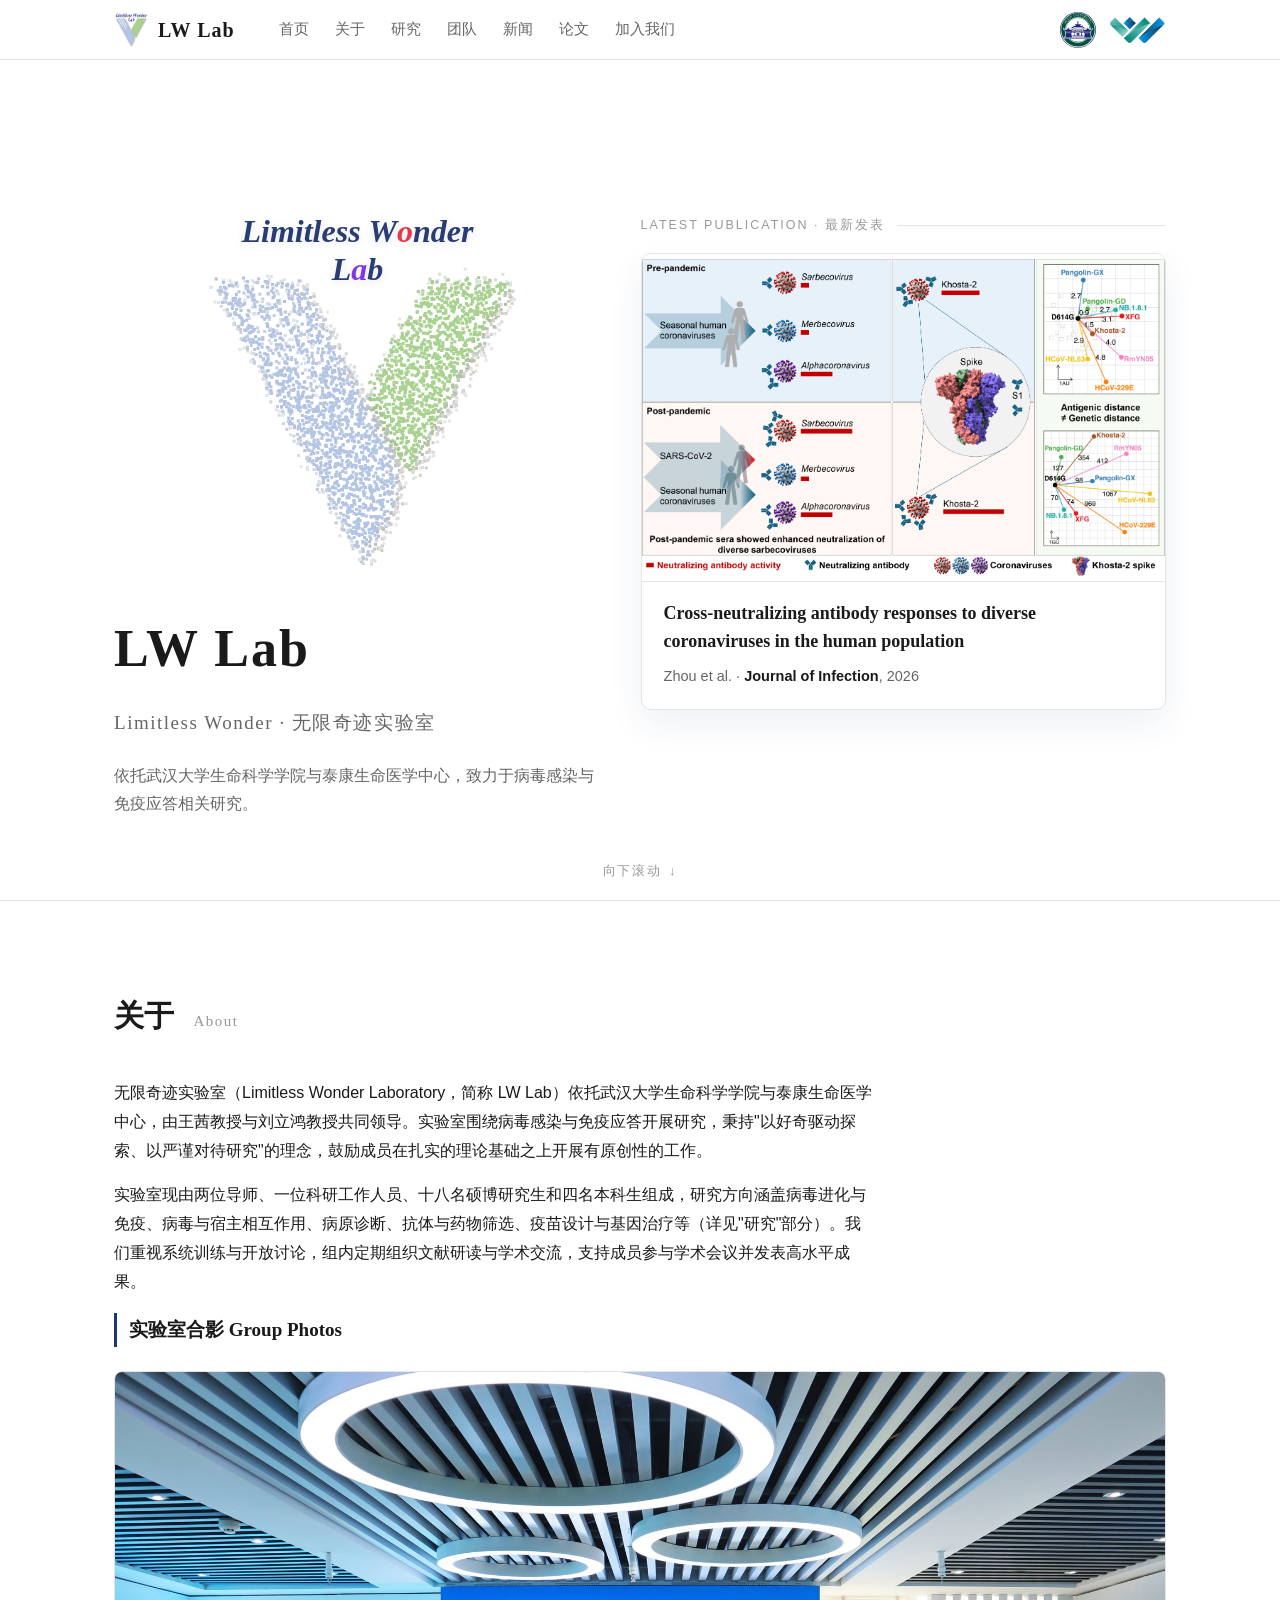
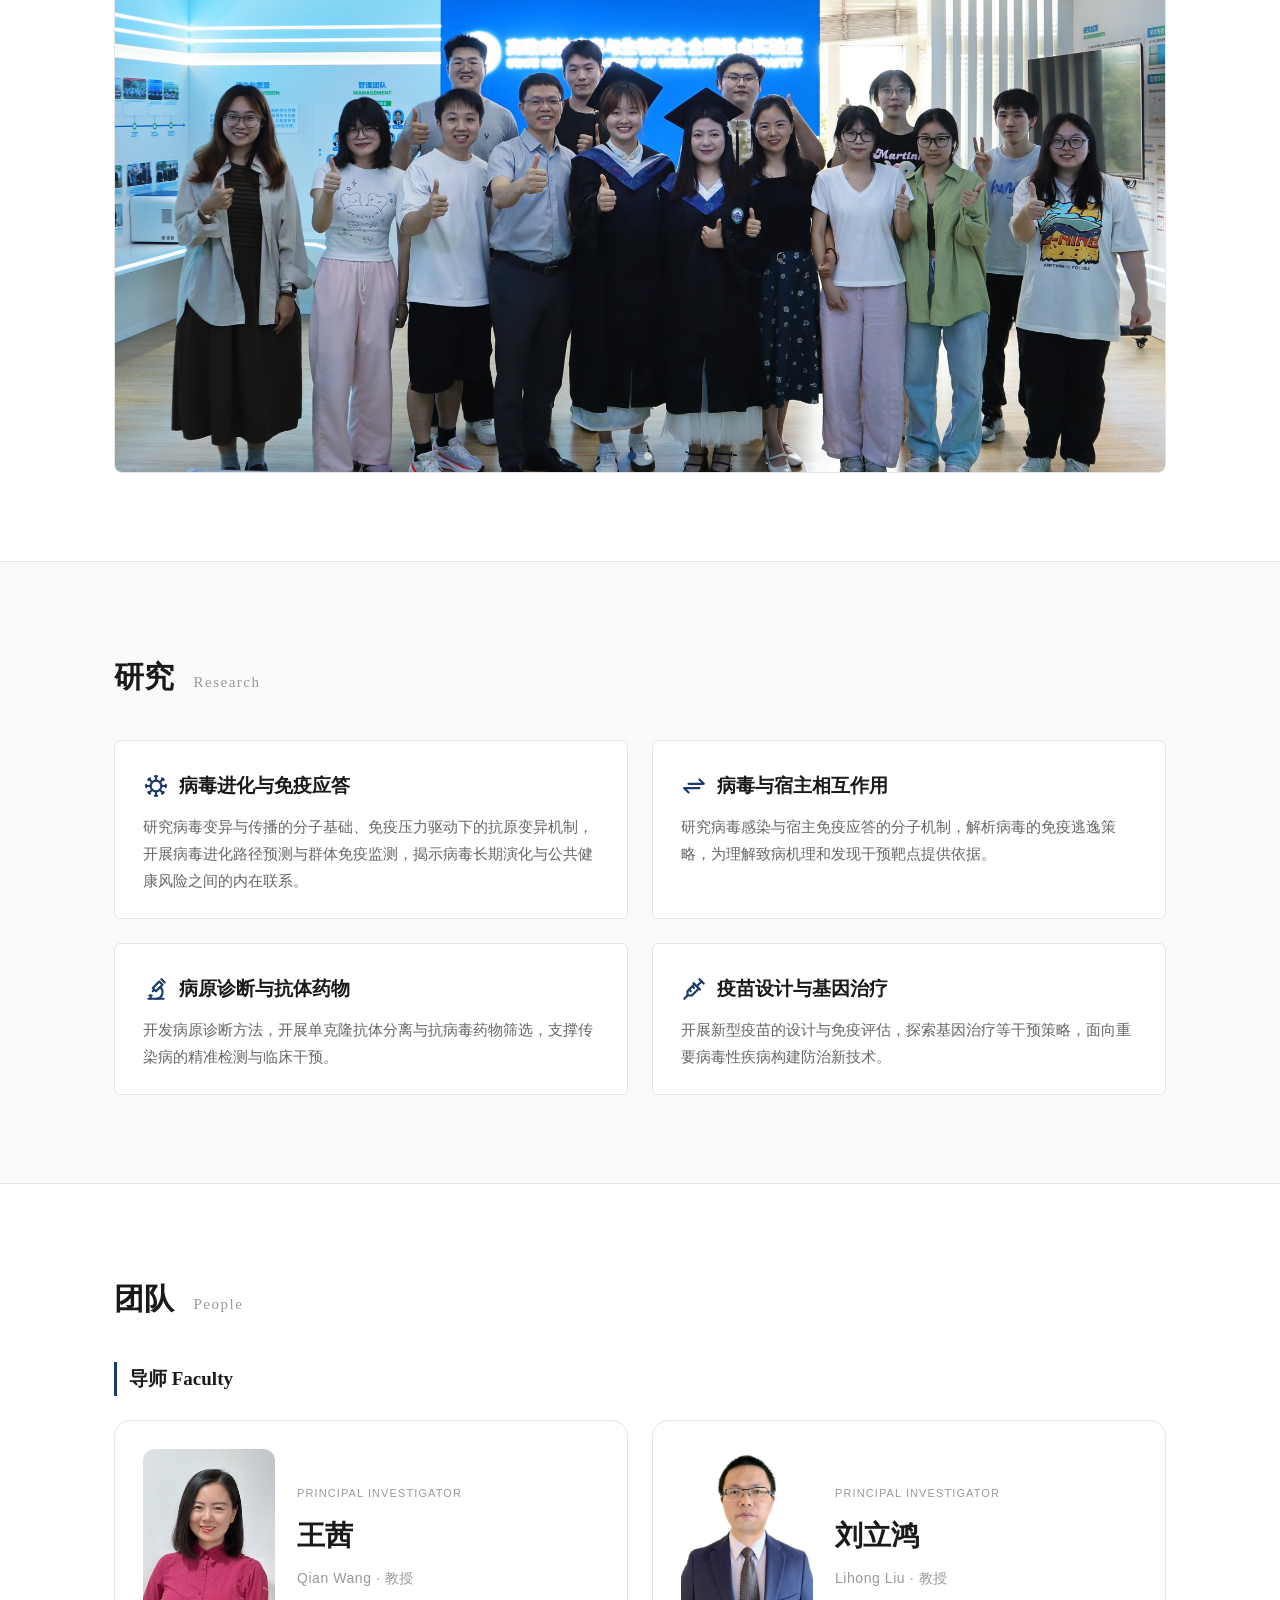
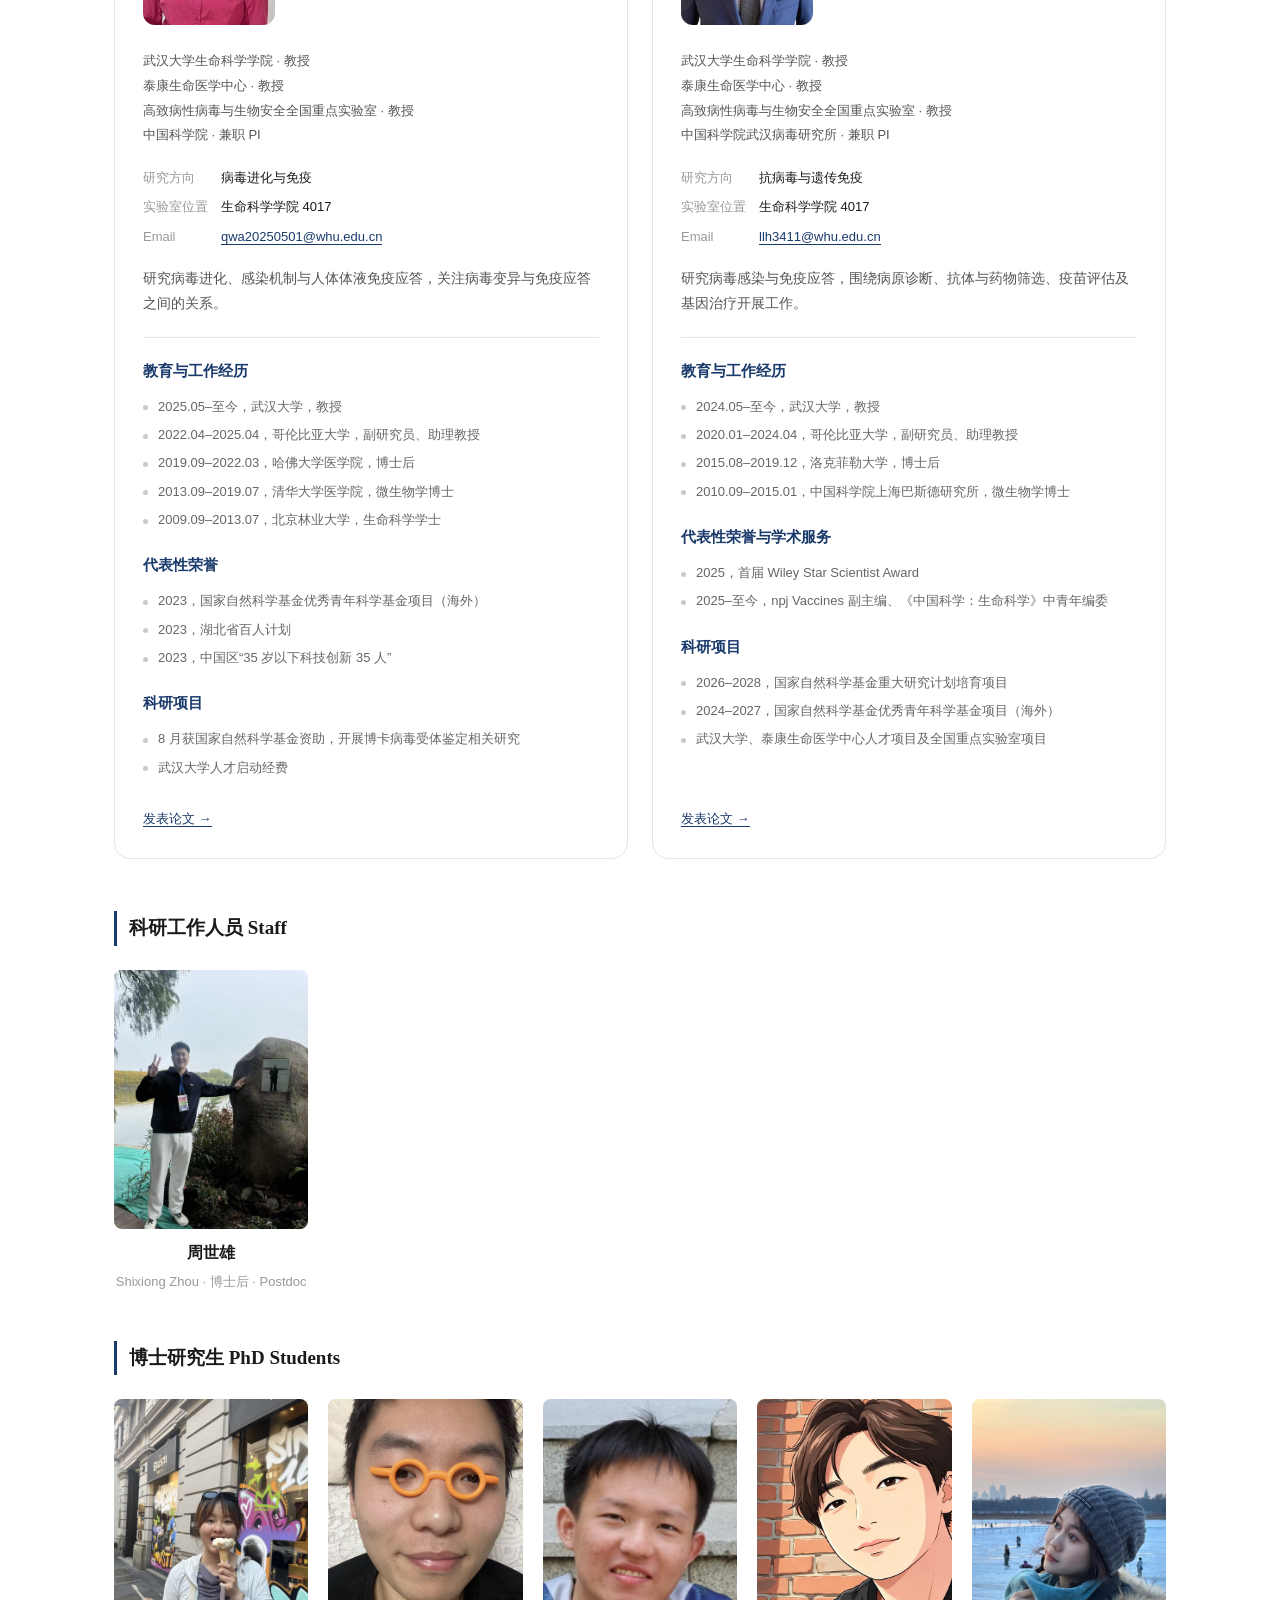
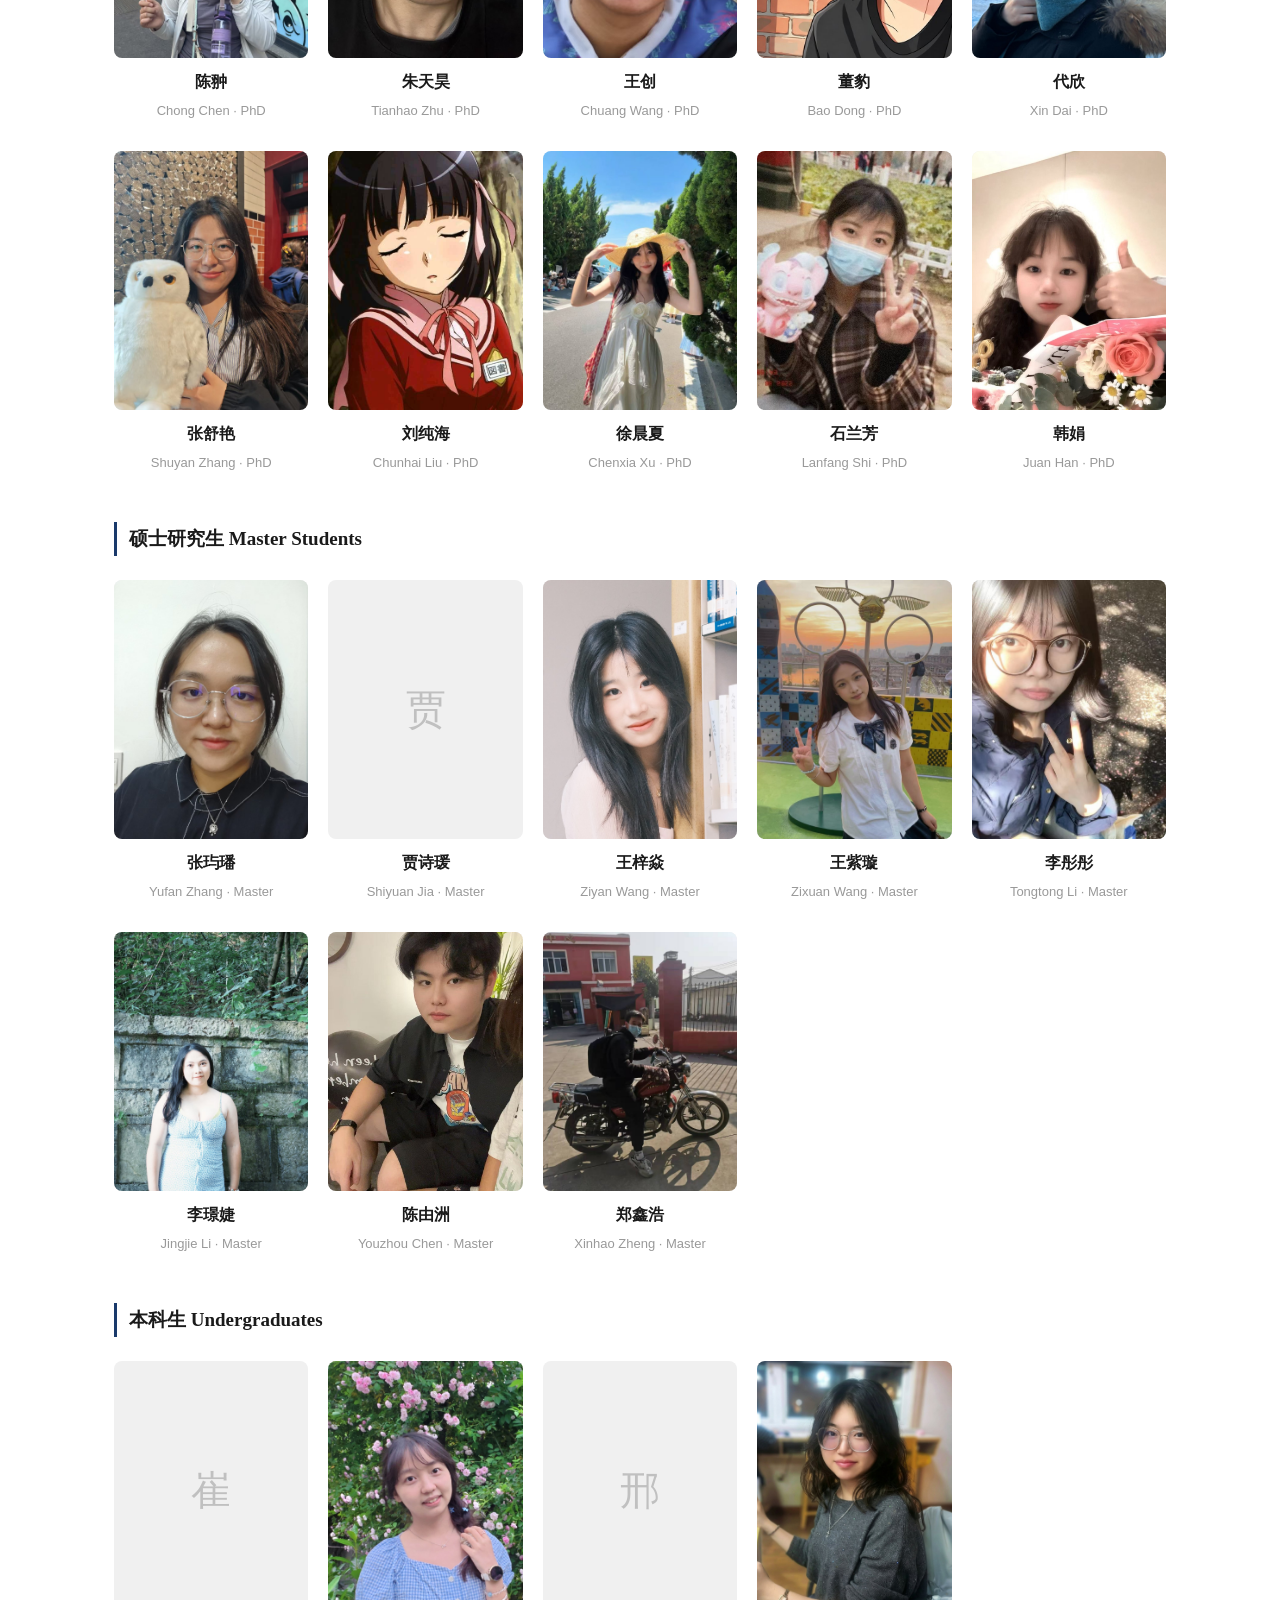
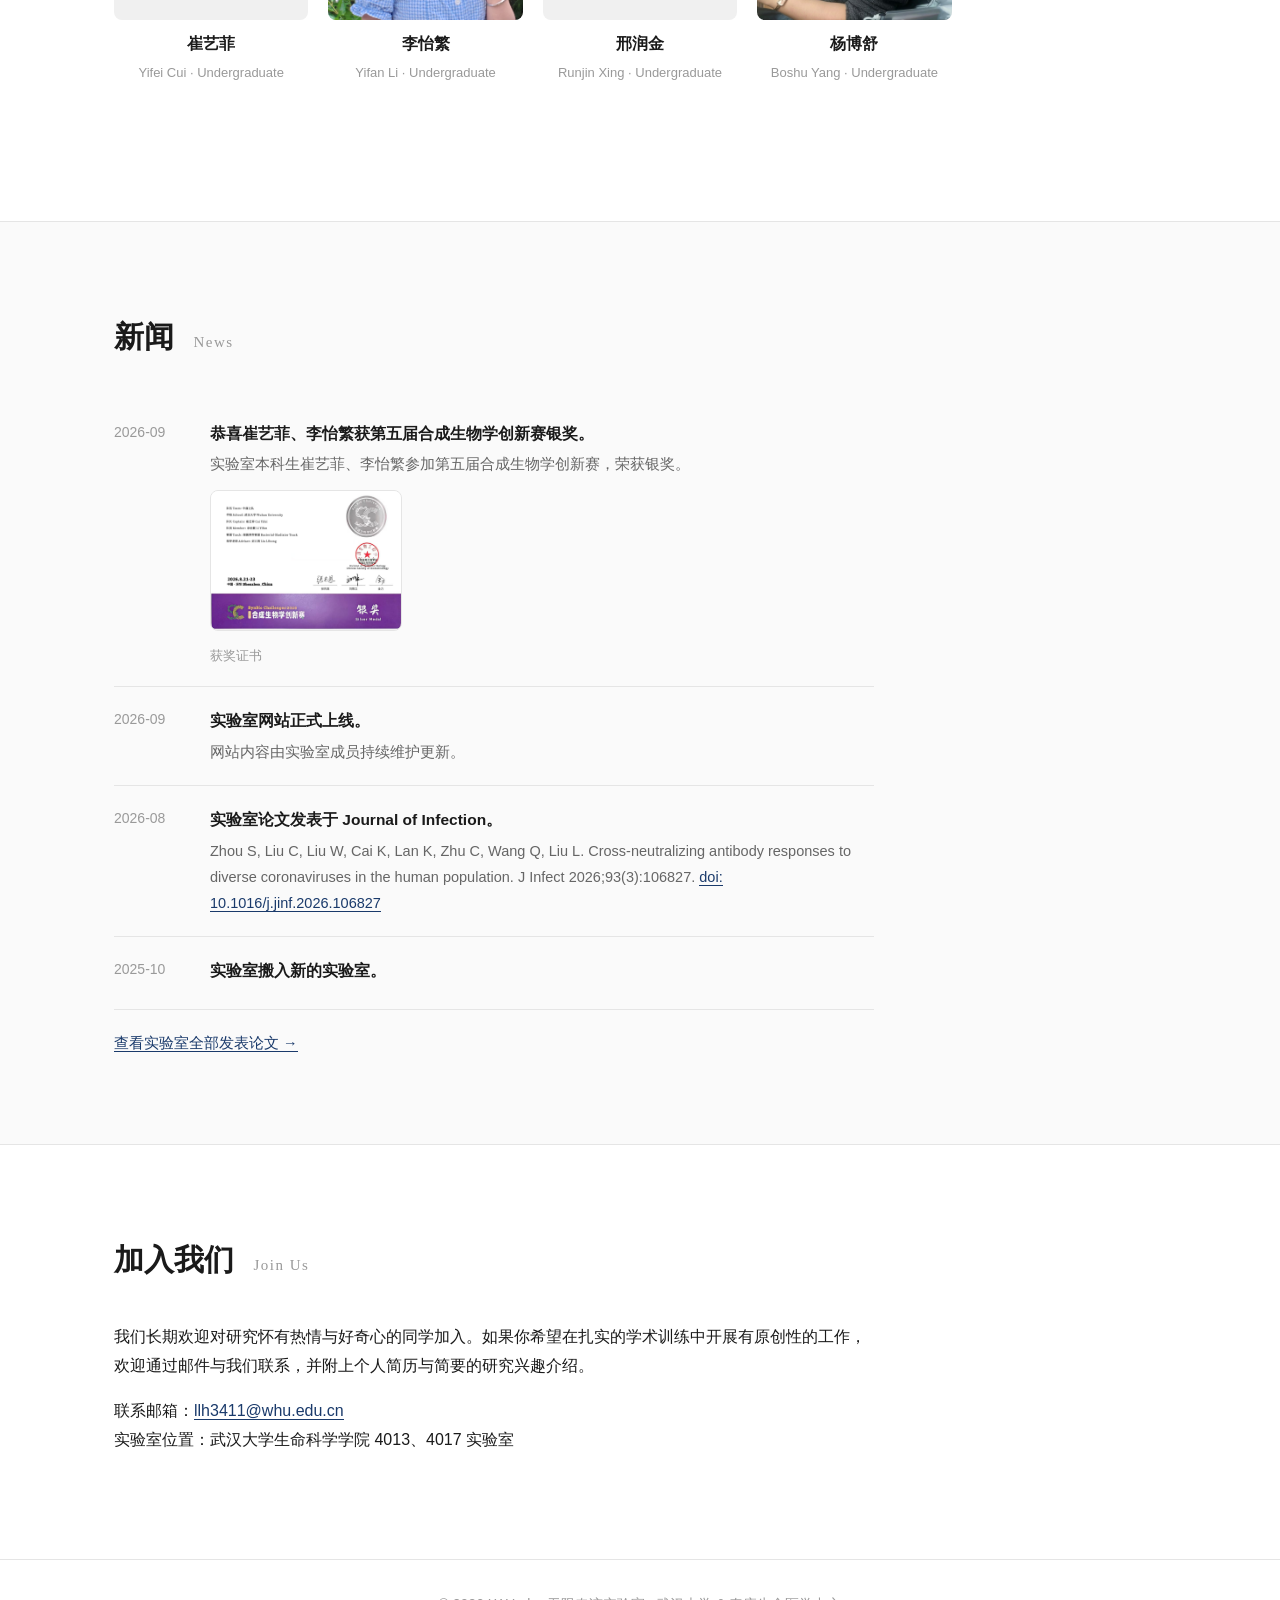
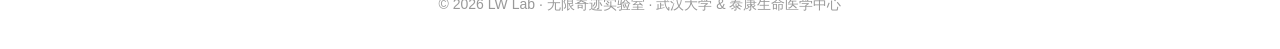
==== commit 3b2f1e96: "revert: 粒子动态回滚至 1ff3308（保留照片与内容更新） - js/main.js、css/style.css 恢复为 1ff3308 版本（70px 斥力冲量物理、全帧率） - 零延迟让" ====
--- a/index.html
+++ b/index.html
@@ -5,15 +5,15 @@
   <meta name="viewport" content="width=device-width, initial-scale=1.0">
   <title>LW Lab · 无限奇迹实验室</title>
   <meta name="description" content="LW Lab（无限奇迹实验室 / Limitless Wonder Laboratory）官方网站 · 武汉大学生命科学学院 / 泰康生命医学中心">
-  <link rel="icon" type="image/jpeg" href="assets/photos/LWlab.jpg?v=a55bd5e86e24">
-  <link rel="stylesheet" href="css/style.css?v=a55bd5e86e24">
+  <link rel="icon" type="image/jpeg" href="assets/photos/LWlab.jpg?v=559416421c1a">
+  <link rel="stylesheet" href="css/style.css?v=559416421c1a">
 </head>
 <body>
 
   <header class="site-header">
     <div class="container header-inner">
       <a class="brand" href="#home">
-        <img class="brand-logo" src="assets/photos/LWlab.jpg?v=a55bd5e86e24" alt="LW Lab 徽标">
+        <img class="brand-logo" src="assets/photos/LWlab.jpg?v=559416421c1a" alt="LW Lab 徽标">
         <span>LW&nbsp;Lab</span>
       </a>
       <nav class="site-nav" id="siteNav" aria-label="主导航">
@@ -26,8 +26,8 @@
         <a href="#join">加入我们</a>
       </nav>
       <div class="header-logos" aria-label="依托单位">
-        <img src="assets/photos/武汉大学logo.svg?v=a55bd5e86e24" alt="武汉大学" title="武汉大学">
-        <img src="assets/photos/taikang-logo.png?v=a55bd5e86e24" alt="泰康生命医学中心" title="泰康生命医学中心">
+        <img src="assets/photos/武汉大学logo.svg?v=559416421c1a" alt="武汉大学" title="武汉大学">
+        <img src="assets/photos/taikang-logo.png?v=559416421c1a" alt="泰康生命医学中心" title="泰康生命医学中心">
       </div>
       <button class="nav-toggle" id="navToggle" aria-label="打开导航菜单" aria-expanded="false" aria-controls="siteNav">
         <span></span><span></span><span></span>
@@ -44,17 +44,17 @@
         <div class="hero-left">
           <!-- "拨开草丛"彩蛋层：藏在粒子下的小图标，鼠标靠近即显现 -->
           <div class="hero-icons" id="heroIcons" aria-hidden="true">
-            <span class="hero-icon"><img src="assets/icons/antibody-svgrepo-com.svg?v=a55bd5e86e24" alt=""></span>
-            <span class="hero-icon"><img src="assets/icons/virus-3-svgrepo-com.svg?v=a55bd5e86e24" alt=""></span>
-            <span class="hero-icon"><img src="assets/icons/pipette-svgrepo-com.svg?v=a55bd5e86e24" alt=""></span>
-            <span class="hero-icon"><img src="assets/icons/mouse-svgrepo-com.svg?v=a55bd5e86e24" alt=""></span>
+            <span class="hero-icon"><img src="assets/icons/antibody-svgrepo-com.svg?v=559416421c1a" alt=""></span>
+            <span class="hero-icon"><img src="assets/icons/virus-3-svgrepo-com.svg?v=559416421c1a" alt=""></span>
+            <span class="hero-icon"><img src="assets/icons/pipette-svgrepo-com.svg?v=559416421c1a" alt=""></span>
+            <span class="hero-icon"><img src="assets/icons/mouse-svgrepo-com.svg?v=559416421c1a" alt=""></span>
           </div>
           <canvas class="hero-canvas" id="heroCanvas" aria-hidden="true"></canvas>
 <div class="logo-lettering" id="logoLettering" role="img" aria-label="Limitless Wonder Lab"><span class="logo-word"><span class="logo-letter" aria-hidden="true">L</span><span class="logo-letter" aria-hidden="true">i</span><span class="logo-letter" aria-hidden="true">m</span><span class="logo-letter" aria-hidden="true">i</span><span class="logo-letter" aria-hidden="true">t</span><span class="logo-letter" aria-hidden="true">l</span><span class="logo-letter" aria-hidden="true">e</span><span class="logo-letter" aria-hidden="true">s</span><span class="logo-letter" aria-hidden="true">s</span></span><span class="logo-word"><span class="logo-letter" aria-hidden="true">W</span><span class="logo-letter" aria-hidden="true">o</span><span class="logo-letter" aria-hidden="true">n</span><span class="logo-letter" aria-hidden="true">d</span><span class="logo-letter" aria-hidden="true">e</span><span class="logo-letter" aria-hidden="true">r</span></span><span class="logo-word"><span class="logo-letter" aria-hidden="true">L</span><span class="logo-letter" aria-hidden="true">a</span><span class="logo-letter" aria-hidden="true">b</span></span></div>
           <div class="hero-text"><h1 class="hero-title">LW Lab</h1><p class="hero-sub">Limitless Wonder · 无限奇迹实验室</p><p class="hero-intro">依托武汉大学生命科学学院与泰康生命医学中心，致力于病毒感染与免疫应答相关研究。</p></div>
         </div>
 
-        <aside class="hero-right"><p class="hero-paper-label">Latest Publication · 最新发表</p><div class="paper-card" id="paperCard"><article class="paper-slide active"><a class="paper-fig" href="publication.html" aria-label="查看论文列表"><img src="assets/photos/publication/JOI.png?v=a55bd5e86e24" alt="论文图形摘要：大流行后人群血清对多种冠状病毒展现出增强的中和抗体应答"></a><div class="paper-info"><p class="paper-title">Cross-neutralizing antibody responses to diverse coronaviruses in the human population</p><p class="paper-meta">Zhou et al. · <strong>Journal of Infection</strong>, 2026</p></div></article></div></aside>
+        <aside class="hero-right"><p class="hero-paper-label">Latest Publication · 最新发表</p><div class="paper-card" id="paperCard"><article class="paper-slide active"><a class="paper-fig" href="publication.html" aria-label="查看论文列表"><img src="assets/photos/publication/JOI.png?v=559416421c1a" alt="论文图形摘要：大流行后人群血清对多种冠状病毒展现出增强的中和抗体应答"></a><div class="paper-info"><p class="paper-title">Cross-neutralizing antibody responses to diverse coronaviruses in the human population</p><p class="paper-meta">Zhou et al. · <strong>Journal of Infection</strong>, 2026</p></div></article></div></aside>
 
       </div>
       <a class="hero-scroll-hint" href="#about" aria-label="向下滚动">向下滚动<span class="hero-scroll-arrow">↓</span></a>
@@ -65,7 +65,7 @@
   <div class="container">
 <h2 class="section-title">关于 <span class="section-title-en">About</span></h2>
 <div class="section-body"><p>无限奇迹实验室（Limitless Wonder Laboratory，简称 LW Lab）依托武汉大学生命科学学院与泰康生命医学中心，由王茜教授与刘立鸿教授共同领导。实验室围绕病毒感染与免疫应答开展研究，秉持&quot;以好奇驱动探索、以严谨对待研究&quot;的理念，鼓励成员在扎实的理论基础之上开展有原创性的工作。</p>
-<p>实验室现由两位导师、一位科研工作人员、十八名硕博研究生和四名本科生组成，研究方向涵盖病毒进化与免疫、病毒与宿主相互作用、病原诊断、抗体与药物筛选、疫苗设计与基因治疗等（详见&quot;研究&quot;部分）。我们重视系统训练与开放讨论，组内定期组织文献研读与学术交流，支持成员参与学术会议并发表高水平成果。</p></div><h3 class="people-group-title">实验室合影 Group Photos</h3><div class="gallery" id="gallery"><div class="gallery-track" id="galleryTrack"><img src="assets/photos/group-1.jpg?v=a55bd5e86e24" alt="实验室合影一" draggable="false"><img src="assets/photos/group-2.jpg?v=a55bd5e86e24" alt="实验室合影二" draggable="false"></div><button class="gallery-btn gallery-prev" id="galleryPrev" aria-label="上一张">‹</button><button class="gallery-btn gallery-next" id="galleryNext" aria-label="下一张">›</button><div class="gallery-dots" id="galleryDots" role="group" aria-label="合影切换"></div></div>
+<p>实验室现由两位导师、一位科研工作人员、十八名硕博研究生和四名本科生组成，研究方向涵盖病毒进化与免疫、病毒与宿主相互作用、病原诊断、抗体与药物筛选、疫苗设计与基因治疗等（详见&quot;研究&quot;部分）。我们重视系统训练与开放讨论，组内定期组织文献研读与学术交流，支持成员参与学术会议并发表高水平成果。</p></div><h3 class="people-group-title">实验室合影 Group Photos</h3><div class="gallery" id="gallery"><div class="gallery-track" id="galleryTrack"><img src="assets/photos/group-1.jpg?v=559416421c1a" alt="实验室合影一" draggable="false"><img src="assets/photos/group-2.jpg?v=559416421c1a" alt="实验室合影二" draggable="false"></div><button class="gallery-btn gallery-prev" id="galleryPrev" aria-label="上一张">‹</button><button class="gallery-btn gallery-next" id="galleryNext" aria-label="下一张">›</button><div class="gallery-dots" id="galleryDots" role="group" aria-label="合影切换"></div></div>
   </div>
 </section>
 
@@ -73,7 +73,7 @@
     <section class="section section-alt" id="research">
   <div class="container">
 <h2 class="section-title">研究 <span class="section-title-en">Research</span></h2>
-<div class="research-grid"><article class="research-card"><h3><img src="assets/icons/virus.svg?v=a55bd5e86e24" alt="" aria-hidden="true">病毒进化与免疫应答</h3><p>研究病毒变异与传播的分子基础、免疫压力驱动下的抗原变异机制，开展病毒进化路径预测与群体免疫监测，揭示病毒长期演化与公共健康风险之间的内在联系。</p></article><article class="research-card"><h3><img src="assets/icons/arrows-exchange.svg?v=a55bd5e86e24" alt="" aria-hidden="true">病毒与宿主相互作用</h3><p>研究病毒感染与宿主免疫应答的分子机制，解析病毒的免疫逃逸策略，为理解致病机理和发现干预靶点提供依据。</p></article><article class="research-card"><h3><img src="assets/icons/microscope.svg?v=a55bd5e86e24" alt="" aria-hidden="true">病原诊断与抗体药物</h3><p>开发病原诊断方法，开展单克隆抗体分离与抗病毒药物筛选，支撑传染病的精准检测与临床干预。</p></article><article class="research-card"><h3><img src="assets/icons/vaccine.svg?v=a55bd5e86e24" alt="" aria-hidden="true">疫苗设计与基因治疗</h3><p>开展新型疫苗的设计与免疫评估，探索基因治疗等干预策略，面向重要病毒性疾病构建防治新技术。</p></article></div>
+<div class="research-grid"><article class="research-card"><h3><img src="assets/icons/virus.svg?v=559416421c1a" alt="" aria-hidden="true">病毒进化与免疫应答</h3><p>研究病毒变异与传播的分子基础、免疫压力驱动下的抗原变异机制，开展病毒进化路径预测与群体免疫监测，揭示病毒长期演化与公共健康风险之间的内在联系。</p></article><article class="research-card"><h3><img src="assets/icons/arrows-exchange.svg?v=559416421c1a" alt="" aria-hidden="true">病毒与宿主相互作用</h3><p>研究病毒感染与宿主免疫应答的分子机制，解析病毒的免疫逃逸策略，为理解致病机理和发现干预靶点提供依据。</p></article><article class="research-card"><h3><img src="assets/icons/microscope.svg?v=559416421c1a" alt="" aria-hidden="true">病原诊断与抗体药物</h3><p>开发病原诊断方法，开展单克隆抗体分离与抗病毒药物筛选，支撑传染病的精准检测与临床干预。</p></article><article class="research-card"><h3><img src="assets/icons/vaccine.svg?v=559416421c1a" alt="" aria-hidden="true">疫苗设计与基因治疗</h3><p>开展新型疫苗的设计与免疫评估，探索基因治疗等干预策略，面向重要病毒性疾病构建防治新技术。</p></article></div>
   </div>
 </section>
 
@@ -82,10 +82,10 @@
   <div class="container">
 <h2 class="section-title">团队 <span class="section-title-en">People</span></h2>
 <h3 class="people-group-title">导师 Faculty</h3><div class="faculty-grid"><article class="faculty-profile faculty-pink" id="profile-qianwang" tabindex="0" aria-labelledby="profile-qianwang-name">
-<div class="faculty-head"><div class="faculty-photo"><span class="photo-fallback" aria-hidden="true">王</span><img src="assets/photos/qianwang.jpg?v=a55bd5e86e24" alt="王茜" loading="lazy" onerror="this.style.display='none'"></div><div class="faculty-meta"><p class="faculty-role">Principal Investigator</p><h3 class="faculty-name" id="profile-qianwang-name">王茜</h3><p class="faculty-en">Qian Wang · 教授</p></div></div><ul class="faculty-affiliations"><li>武汉大学生命科学学院 · 教授</li><li>泰康生命医学中心 · 教授</li><li>高致病性病毒与生物安全全国重点实验室 · 教授</li><li>中国科学院 · 兼职 PI</li></ul><dl class="faculty-facts"><div><dt>研究方向</dt><dd>病毒进化与免疫</dd></div>
+<div class="faculty-head"><div class="faculty-photo"><span class="photo-fallback" aria-hidden="true">王</span><img src="assets/photos/qianwang.jpg?v=559416421c1a" alt="王茜" loading="lazy" onerror="this.style.display='none'"></div><div class="faculty-meta"><p class="faculty-role">Principal Investigator</p><h3 class="faculty-name" id="profile-qianwang-name">王茜</h3><p class="faculty-en">Qian Wang · 教授</p></div></div><ul class="faculty-affiliations"><li>武汉大学生命科学学院 · 教授</li><li>泰康生命医学中心 · 教授</li><li>高致病性病毒与生物安全全国重点实验室 · 教授</li><li>中国科学院 · 兼职 PI</li></ul><dl class="faculty-facts"><div><dt>研究方向</dt><dd>病毒进化与免疫</dd></div>
 <div><dt>实验室位置</dt><dd>生命科学学院 4017</dd></div><div><dt>Email</dt><dd><a class="link" href="mailto:qwa20250501@whu.edu.cn">qwa20250501@whu.edu.cn</a></dd></div></dl><p class="faculty-summary">研究病毒进化、感染机制与人体体液免疫应答，关注病毒变异与免疫应答之间的关系。</p><div class="faculty-body"><div class="faculty-block"><h4>教育与工作经历</h4><ul><li>2025.05–至今，武汉大学，教授</li><li>2022.04–2025.04，哥伦比亚大学，副研究员、助理教授</li><li>2019.09–2022.03，哈佛大学医学院，博士后</li><li>2013.09–2019.07，清华大学医学院，微生物学博士</li><li>2009.09–2013.07，北京林业大学，生命科学学士</li></ul></div><div class="faculty-block"><h4>代表性荣誉</h4><ul><li>2023，国家自然科学基金优秀青年科学基金项目（海外）</li><li>2023，湖北省百人计划</li><li>2023，中国区“35 岁以下科技创新 35 人”</li></ul></div><div class="faculty-block"><h4>科研项目</h4><ul><li>8 月获国家自然科学基金资助，开展博卡病毒受体鉴定相关研究</li><li>武汉大学人才启动经费</li></ul></div></div><p class="faculty-publications"><a class="link" href="publication.html">发表论文 →</a></p></article><article class="faculty-profile faculty-blue" id="profile-liuhong" tabindex="0" aria-labelledby="profile-liuhong-name">
-<div class="faculty-head"><div class="faculty-photo"><span class="photo-fallback" aria-hidden="true">刘</span><img src="assets/photos/lihong-liu.jpg?v=a55bd5e86e24" alt="刘立鸿" loading="lazy" onerror="this.style.display='none'"></div><div class="faculty-meta"><p class="faculty-role">Principal Investigator</p><h3 class="faculty-name" id="profile-liuhong-name">刘立鸿</h3><p class="faculty-en">Lihong Liu · 教授</p></div></div><ul class="faculty-affiliations"><li>武汉大学生命科学学院 · 教授</li><li>泰康生命医学中心 · 教授</li><li>高致病性病毒与生物安全全国重点实验室 · 教授</li><li>中国科学院武汉病毒研究所 · 兼职 PI</li></ul><dl class="faculty-facts"><div><dt>研究方向</dt><dd>抗病毒与遗传免疫</dd></div>
-<div><dt>实验室位置</dt><dd>生命科学学院 4017</dd></div><div><dt>Email</dt><dd><a class="link" href="mailto:llh3411@whu.edu.cn">llh3411@whu.edu.cn</a></dd></div></dl><p class="faculty-summary">研究病毒感染与免疫应答，围绕病原诊断、抗体与药物筛选、疫苗评估及基因治疗开展工作。</p><div class="faculty-body"><div class="faculty-block"><h4>教育与工作经历</h4><ul><li>2024.05–至今，武汉大学，教授</li><li>2020.01–2024.04，哥伦比亚大学，副研究员、助理教授</li><li>2015.08–2019.12，洛克菲勒大学，博士后</li><li>2010.09–2015.01，中国科学院上海巴斯德研究所，微生物学博士</li></ul></div><div class="faculty-block"><h4>代表性荣誉与学术服务</h4><ul><li>2025，首届 Wiley Star Scientist Award</li><li>2025–至今，npj Vaccines 副主编、《中国科学：生命科学》中青年编委</li></ul></div><div class="faculty-block"><h4>科研项目</h4><ul><li>2026–2028，国家自然科学基金重大研究计划培育项目</li><li>2024–2027，国家自然科学基金优秀青年科学基金项目（海外）</li><li>武汉大学、泰康生命医学中心人才项目及全国重点实验室项目</li></ul></div></div><p class="faculty-publications"><a class="link" href="publication.html">发表论文 →</a></p></article></div><h3 class="people-group-title">科研工作人员 Staff</h3><div class="people-grid"><div class="person"><div class="photo"><span class="photo-fallback" aria-hidden="true">周</span><img src="assets/photos/shixiong-zhou.jpg?v=a55bd5e86e24" alt="周世雄" loading="lazy" onerror="this.style.display='none'"></div><p class="person-name">周世雄</p><p class="person-sub">Shixiong Zhou · 博士后 · Postdoc</p></div></div><h3 class="people-group-title">博士研究生 PhD Students</h3><div class="people-grid"><div class="person"><div class="photo"><span class="photo-fallback" aria-hidden="true">陈</span><img src="assets/photos/chong-chen.jpg?v=a55bd5e86e24" alt="陈翀" loading="lazy" onerror="this.style.display='none'"></div><p class="person-name">陈翀</p><p class="person-sub">Chong Chen · PhD</p></div><div class="person"><div class="photo"><span class="photo-fallback" aria-hidden="true">朱</span><img src="assets/photos/tianhao-zhu.jpg?v=a55bd5e86e24" alt="朱天昊" loading="lazy" onerror="this.style.display='none'"></div><p class="person-name">朱天昊</p><p class="person-sub">Tianhao Zhu · PhD</p></div><div class="person"><div class="photo"><span class="photo-fallback" aria-hidden="true">王</span><img src="assets/photos/chuang-wang.jpg?v=a55bd5e86e24" alt="王创" loading="lazy" onerror="this.style.display='none'"></div><p class="person-name">王创</p><p class="person-sub">Chuang Wang · PhD</p></div><div class="person"><div class="photo"><span class="photo-fallback" aria-hidden="true">董</span><img src="assets/photos/bao-dong.jpg?v=a55bd5e86e24" alt="董豹" loading="lazy" onerror="this.style.display='none'"></div><p class="person-name">董豹</p><p class="person-sub">Bao Dong · PhD</p></div><div class="person"><div class="photo"><span class="photo-fallback" aria-hidden="true">代</span><img src="assets/photos/xin-dai.jpg?v=a55bd5e86e24" alt="代欣" loading="lazy" onerror="this.style.display='none'"></div><p class="person-name">代欣</p><p class="person-sub">Xin Dai · PhD</p></div><div class="person"><div class="photo"><span class="photo-fallback" aria-hidden="true">张</span><img src="assets/photos/shuyan-zhang.jpg?v=a55bd5e86e24" alt="张舒艳" loading="lazy" onerror="this.style.display='none'"></div><p class="person-name">张舒艳</p><p class="person-sub">Shuyan Zhang · PhD</p></div><div class="person"><div class="photo"><span class="photo-fallback" aria-hidden="true">刘</span><img src="assets/photos/chunhai-liu.jpg?v=a55bd5e86e24" alt="刘纯海" loading="lazy" onerror="this.style.display='none'"></div><p class="person-name">刘纯海</p><p class="person-sub">Chunhai Liu · PhD</p></div><div class="person"><div class="photo"><span class="photo-fallback" aria-hidden="true">徐</span><img src="assets/photos/xuchen-xia.jpg?v=a55bd5e86e24" alt="徐晨夏" loading="lazy" onerror="this.style.display='none'"></div><p class="person-name">徐晨夏</p><p class="person-sub">Chenxia Xu · PhD</p></div><div class="person"><div class="photo"><span class="photo-fallback" aria-hidden="true">石</span><img src="assets/photos/shilan-fang.jpg?v=a55bd5e86e24" alt="石兰芳" loading="lazy" onerror="this.style.display='none'"></div><p class="person-name">石兰芳</p><p class="person-sub">Lanfang Shi · PhD</p></div><div class="person"><div class="photo"><span class="photo-fallback" aria-hidden="true">韩</span><img src="assets/photos/juan-han.jpg?v=a55bd5e86e24" alt="韩娟" loading="lazy" onerror="this.style.display='none'"></div><p class="person-name">韩娟</p><p class="person-sub">Juan Han · PhD</p></div></div><h3 class="people-group-title">硕士研究生 Master Students</h3><div class="people-grid"><div class="person"><div class="photo"><span class="photo-fallback" aria-hidden="true">张</span><img src="assets/photos/yufan-zhang.jpg?v=a55bd5e86e24" alt="张玙璠" loading="lazy" onerror="this.style.display='none'"></div><p class="person-name">张玙璠</p><p class="person-sub">Yufan Zhang · Master</p></div><div class="person"><div class="photo"><span class="photo-fallback" aria-hidden="true">贾</span><img src="assets/photos/shiyuan-jia.jpg?v=a55bd5e86e24" alt="贾诗瑗" loading="lazy" onerror="this.style.display='none'"></div><p class="person-name">贾诗瑗</p><p class="person-sub">Shiyuan Jia · Master</p></div><div class="person"><div class="photo"><span class="photo-fallback" aria-hidden="true">王</span><img src="assets/photos/ziyan-wang.jpg?v=a55bd5e86e24" alt="王梓焱" loading="lazy" onerror="this.style.display='none'"></div><p class="person-name">王梓焱</p><p class="person-sub">Ziyan Wang · Master</p></div><div class="person"><div class="photo"><span class="photo-fallback" aria-hidden="true">王</span><img src="assets/photos/zixuan-wang.jpg?v=a55bd5e86e24" alt="王紫璇" loading="lazy" onerror="this.style.display='none'"></div><p class="person-name">王紫璇</p><p class="person-sub">Zixuan Wang · Master</p></div><div class="person"><div class="photo"><span class="photo-fallback" aria-hidden="true">李</span><img src="assets/photos/tongtong-li.jpg?v=a55bd5e86e24" alt="李彤彤" loading="lazy" onerror="this.style.display='none'"></div><p class="person-name">李彤彤</p><p class="person-sub">Tongtong Li · Master</p></div><div class="person"><div class="photo"><span class="photo-fallback" aria-hidden="true">李</span><img src="assets/photos/jingjie-li.jpg?v=a55bd5e86e24" alt="李璟婕" loading="lazy" onerror="this.style.display='none'"></div><p class="person-name">李璟婕</p><p class="person-sub">Jingjie Li · Master</p></div><div class="person"><div class="photo"><span class="photo-fallback" aria-hidden="true">陈</span><img src="assets/photos/youzhou-chen.jpg?v=a55bd5e86e24" alt="陈由洲" loading="lazy" onerror="this.style.display='none'"></div><p class="person-name">陈由洲</p><p class="person-sub">Youzhou Chen · Master</p></div><div class="person"><div class="photo"><span class="photo-fallback" aria-hidden="true">郑</span><img src="assets/photos/xinhao-zheng.jpg?v=a55bd5e86e24" alt="郑鑫浩" loading="lazy" onerror="this.style.display='none'"></div><p class="person-name">郑鑫浩</p><p class="person-sub">Xinhao Zheng · Master</p></div></div><h3 class="people-group-title">本科生 Undergraduates</h3><div class="people-grid"><div class="person"><div class="photo"><span class="photo-fallback" aria-hidden="true">崔</span><img src="assets/photos/cui-yifei.jpg?v=a55bd5e86e24" alt="崔艺菲" loading="lazy" onerror="this.style.display='none'"></div><p class="person-name">崔艺菲</p><p class="person-sub">Yifei Cui · Undergraduate</p></div><div class="person"><div class="photo"><span class="photo-fallback" aria-hidden="true">李</span><img src="assets/photos/yifan-li.jpg?v=a55bd5e86e24" alt="李怡繁" loading="lazy" onerror="this.style.display='none'"></div><p class="person-name">李怡繁</p><p class="person-sub">Yifan Li · Undergraduate</p></div><div class="person"><div class="photo"><span class="photo-fallback" aria-hidden="true">邢</span><img src="assets/photos/runjin-xing.jpg?v=a55bd5e86e24" alt="邢润金" loading="lazy" onerror="this.style.display='none'"></div><p class="person-name">邢润金</p><p class="person-sub">Runjin Xing · Undergraduate</p></div><div class="person"><div class="photo"><span class="photo-fallback" aria-hidden="true">杨</span><img src="assets/photos/boshu-yang.jpg?v=a55bd5e86e24" alt="杨博舒" loading="lazy" onerror="this.style.display='none'"></div><p class="person-name">杨博舒</p><p class="person-sub">Boshu Yang · Undergraduate</p></div></div>
+<div class="faculty-head"><div class="faculty-photo"><span class="photo-fallback" aria-hidden="true">刘</span><img src="assets/photos/lihong-liu.jpg?v=559416421c1a" alt="刘立鸿" loading="lazy" onerror="this.style.display='none'"></div><div class="faculty-meta"><p class="faculty-role">Principal Investigator</p><h3 class="faculty-name" id="profile-liuhong-name">刘立鸿</h3><p class="faculty-en">Lihong Liu · 教授</p></div></div><ul class="faculty-affiliations"><li>武汉大学生命科学学院 · 教授</li><li>泰康生命医学中心 · 教授</li><li>高致病性病毒与生物安全全国重点实验室 · 教授</li><li>中国科学院武汉病毒研究所 · 兼职 PI</li></ul><dl class="faculty-facts"><div><dt>研究方向</dt><dd>抗病毒与遗传免疫</dd></div>
+<div><dt>实验室位置</dt><dd>生命科学学院 4017</dd></div><div><dt>Email</dt><dd><a class="link" href="mailto:llh3411@whu.edu.cn">llh3411@whu.edu.cn</a></dd></div></dl><p class="faculty-summary">研究病毒感染与免疫应答，围绕病原诊断、抗体与药物筛选、疫苗评估及基因治疗开展工作。</p><div class="faculty-body"><div class="faculty-block"><h4>教育与工作经历</h4><ul><li>2024.05–至今，武汉大学，教授</li><li>2020.01–2024.04，哥伦比亚大学，副研究员、助理教授</li><li>2015.08–2019.12，洛克菲勒大学，博士后</li><li>2010.09–2015.01，中国科学院上海巴斯德研究所，微生物学博士</li></ul></div><div class="faculty-block"><h4>代表性荣誉与学术服务</h4><ul><li>2025，首届 Wiley Star Scientist Award</li><li>2025–至今，npj Vaccines 副主编、《中国科学：生命科学》中青年编委</li></ul></div><div class="faculty-block"><h4>科研项目</h4><ul><li>2026–2028，国家自然科学基金重大研究计划培育项目</li><li>2024–2027，国家自然科学基金优秀青年科学基金项目（海外）</li><li>武汉大学、泰康生命医学中心人才项目及全国重点实验室项目</li></ul></div></div><p class="faculty-publications"><a class="link" href="publication.html">发表论文 →</a></p></article></div><h3 class="people-group-title">科研工作人员 Staff</h3><div class="people-grid"><div class="person"><div class="photo"><span class="photo-fallback" aria-hidden="true">周</span><img src="assets/photos/shixiong-zhou.jpg?v=559416421c1a" alt="周世雄" loading="lazy" onerror="this.style.display='none'"></div><p class="person-name">周世雄</p><p class="person-sub">Shixiong Zhou · 博士后 · Postdoc</p></div></div><h3 class="people-group-title">博士研究生 PhD Students</h3><div class="people-grid"><div class="person"><div class="photo"><span class="photo-fallback" aria-hidden="true">陈</span><img src="assets/photos/chong-chen.jpg?v=559416421c1a" alt="陈翀" loading="lazy" onerror="this.style.display='none'"></div><p class="person-name">陈翀</p><p class="person-sub">Chong Chen · PhD</p></div><div class="person"><div class="photo"><span class="photo-fallback" aria-hidden="true">朱</span><img src="assets/photos/tianhao-zhu.jpg?v=559416421c1a" alt="朱天昊" loading="lazy" onerror="this.style.display='none'"></div><p class="person-name">朱天昊</p><p class="person-sub">Tianhao Zhu · PhD</p></div><div class="person"><div class="photo"><span class="photo-fallback" aria-hidden="true">王</span><img src="assets/photos/chuang-wang.jpg?v=559416421c1a" alt="王创" loading="lazy" onerror="this.style.display='none'"></div><p class="person-name">王创</p><p class="person-sub">Chuang Wang · PhD</p></div><div class="person"><div class="photo"><span class="photo-fallback" aria-hidden="true">董</span><img src="assets/photos/bao-dong.jpg?v=559416421c1a" alt="董豹" loading="lazy" onerror="this.style.display='none'"></div><p class="person-name">董豹</p><p class="person-sub">Bao Dong · PhD</p></div><div class="person"><div class="photo"><span class="photo-fallback" aria-hidden="true">代</span><img src="assets/photos/xin-dai.jpg?v=559416421c1a" alt="代欣" loading="lazy" onerror="this.style.display='none'"></div><p class="person-name">代欣</p><p class="person-sub">Xin Dai · PhD</p></div><div class="person"><div class="photo"><span class="photo-fallback" aria-hidden="true">张</span><img src="assets/photos/shuyan-zhang.jpg?v=559416421c1a" alt="张舒艳" loading="lazy" onerror="this.style.display='none'"></div><p class="person-name">张舒艳</p><p class="person-sub">Shuyan Zhang · PhD</p></div><div class="person"><div class="photo"><span class="photo-fallback" aria-hidden="true">刘</span><img src="assets/photos/chunhai-liu.jpg?v=559416421c1a" alt="刘纯海" loading="lazy" onerror="this.style.display='none'"></div><p class="person-name">刘纯海</p><p class="person-sub">Chunhai Liu · PhD</p></div><div class="person"><div class="photo"><span class="photo-fallback" aria-hidden="true">徐</span><img src="assets/photos/xuchen-xia.jpg?v=559416421c1a" alt="徐晨夏" loading="lazy" onerror="this.style.display='none'"></div><p class="person-name">徐晨夏</p><p class="person-sub">Chenxia Xu · PhD</p></div><div class="person"><div class="photo"><span class="photo-fallback" aria-hidden="true">石</span><img src="assets/photos/shilan-fang.jpg?v=559416421c1a" alt="石兰芳" loading="lazy" onerror="this.style.display='none'"></div><p class="person-name">石兰芳</p><p class="person-sub">Lanfang Shi · PhD</p></div><div class="person"><div class="photo"><span class="photo-fallback" aria-hidden="true">韩</span><img src="assets/photos/juan-han.jpg?v=559416421c1a" alt="韩娟" loading="lazy" onerror="this.style.display='none'"></div><p class="person-name">韩娟</p><p class="person-sub">Juan Han · PhD</p></div></div><h3 class="people-group-title">硕士研究生 Master Students</h3><div class="people-grid"><div class="person"><div class="photo"><span class="photo-fallback" aria-hidden="true">张</span><img src="assets/photos/yufan-zhang.jpg?v=559416421c1a" alt="张玙璠" loading="lazy" onerror="this.style.display='none'"></div><p class="person-name">张玙璠</p><p class="person-sub">Yufan Zhang · Master</p></div><div class="person"><div class="photo"><span class="photo-fallback" aria-hidden="true">贾</span><img src="assets/photos/shiyuan-jia.jpg?v=559416421c1a" alt="贾诗瑗" loading="lazy" onerror="this.style.display='none'"></div><p class="person-name">贾诗瑗</p><p class="person-sub">Shiyuan Jia · Master</p></div><div class="person"><div class="photo"><span class="photo-fallback" aria-hidden="true">王</span><img src="assets/photos/ziyan-wang.jpg?v=559416421c1a" alt="王梓焱" loading="lazy" onerror="this.style.display='none'"></div><p class="person-name">王梓焱</p><p class="person-sub">Ziyan Wang · Master</p></div><div class="person"><div class="photo"><span class="photo-fallback" aria-hidden="true">王</span><img src="assets/photos/zixuan-wang.jpg?v=559416421c1a" alt="王紫璇" loading="lazy" onerror="this.style.display='none'"></div><p class="person-name">王紫璇</p><p class="person-sub">Zixuan Wang · Master</p></div><div class="person"><div class="photo"><span class="photo-fallback" aria-hidden="true">李</span><img src="assets/photos/tongtong-li.jpg?v=559416421c1a" alt="李彤彤" loading="lazy" onerror="this.style.display='none'"></div><p class="person-name">李彤彤</p><p class="person-sub">Tongtong Li · Master</p></div><div class="person"><div class="photo"><span class="photo-fallback" aria-hidden="true">李</span><img src="assets/photos/jingjie-li.jpg?v=559416421c1a" alt="李璟婕" loading="lazy" onerror="this.style.display='none'"></div><p class="person-name">李璟婕</p><p class="person-sub">Jingjie Li · Master</p></div><div class="person"><div class="photo"><span class="photo-fallback" aria-hidden="true">陈</span><img src="assets/photos/youzhou-chen.jpg?v=559416421c1a" alt="陈由洲" loading="lazy" onerror="this.style.display='none'"></div><p class="person-name">陈由洲</p><p class="person-sub">Youzhou Chen · Master</p></div><div class="person"><div class="photo"><span class="photo-fallback" aria-hidden="true">郑</span><img src="assets/photos/xinhao-zheng.jpg?v=559416421c1a" alt="郑鑫浩" loading="lazy" onerror="this.style.display='none'"></div><p class="person-name">郑鑫浩</p><p class="person-sub">Xinhao Zheng · Master</p></div></div><h3 class="people-group-title">本科生 Undergraduates</h3><div class="people-grid"><div class="person"><div class="photo"><span class="photo-fallback" aria-hidden="true">崔</span><img src="assets/photos/cui-yifei.jpg?v=559416421c1a" alt="崔艺菲" loading="lazy" onerror="this.style.display='none'"></div><p class="person-name">崔艺菲</p><p class="person-sub">Yifei Cui · Undergraduate</p></div><div class="person"><div class="photo"><span class="photo-fallback" aria-hidden="true">李</span><img src="assets/photos/yifan-li.jpg?v=559416421c1a" alt="李怡繁" loading="lazy" onerror="this.style.display='none'"></div><p class="person-name">李怡繁</p><p class="person-sub">Yifan Li · Undergraduate</p></div><div class="person"><div class="photo"><span class="photo-fallback" aria-hidden="true">邢</span><img src="assets/photos/runjin-xing.jpg?v=559416421c1a" alt="邢润金" loading="lazy" onerror="this.style.display='none'"></div><p class="person-name">邢润金</p><p class="person-sub">Runjin Xing · Undergraduate</p></div><div class="person"><div class="photo"><span class="photo-fallback" aria-hidden="true">杨</span><img src="assets/photos/boshu-yang.jpg?v=559416421c1a" alt="杨博舒" loading="lazy" onerror="this.style.display='none'"></div><p class="person-name">杨博舒</p><p class="person-sub">Boshu Yang · Undergraduate</p></div></div>
   </div>
 </section>
 
@@ -93,7 +93,7 @@
     <section class="section section-alt" id="news">
   <div class="container">
 <h2 class="section-title">新闻 <span class="section-title-en">News</span></h2>
-<ul class="news-list"><li class="news-item"><time class="news-date" datetime="2026-09">2026-09</time><div class="news-text"><p class="news-title">恭喜崔艺菲、李怡繁获第五届合成生物学创新赛银奖。</p><p class="news-detail">实验室本科生崔艺菲、李怡繁参加第五届合成生物学创新赛，荣获银奖。</p><figure class="news-figure"><button class="news-thumb" type="button" data-lightbox-src="assets/other/reward.jpg?v=a55bd5e86e24" aria-label="放大查看配图"><img src="assets/other/reward.jpg?v=a55bd5e86e24" alt="第五届合成生物学创新赛银奖证书" loading="lazy"></button><figcaption>获奖证书</figcaption></figure></div></li><li class="news-item"><time class="news-date" datetime="2026-09">2026-09</time><div class="news-text"><p class="news-title">实验室网站正式上线。</p><p class="news-detail">网站内容由实验室成员持续维护更新。</p></div></li><li class="news-item"><time class="news-date" datetime="2026-08">2026-08</time><div class="news-text"><p class="news-title">实验室论文发表于 Journal of Infection。</p><p class="news-detail">Zhou S, Liu C, Liu W, Cai K, Lan K, Zhu C, Wang Q, Liu L. Cross-neutralizing antibody responses to diverse coronaviruses in the human population. J Infect 2026;93(3):106827. <a class="link" href="https://doi.org/10.1016/j.jinf.2026.106827" target="_blank" rel="noopener">doi: 10.1016/j.jinf.2026.106827</a></p></div></li><li class="news-item"><time class="news-date" datetime="2025-10">2025-10</time><div class="news-text"><p class="news-title">实验室搬入新的实验室。</p></div></li></ul><p class="news-more"><a class="link" href="publication.html">查看实验室全部发表论文 →</a></p>
+<ul class="news-list"><li class="news-item"><time class="news-date" datetime="2026-09">2026-09</time><div class="news-text"><p class="news-title">恭喜崔艺菲、李怡繁获第五届合成生物学创新赛银奖。</p><p class="news-detail">实验室本科生崔艺菲、李怡繁参加第五届合成生物学创新赛，荣获银奖。</p><figure class="news-figure"><button class="news-thumb" type="button" data-lightbox-src="assets/other/reward.jpg?v=559416421c1a" aria-label="放大查看配图"><img src="assets/other/reward.jpg?v=559416421c1a" alt="第五届合成生物学创新赛银奖证书" loading="lazy"></button><figcaption>获奖证书</figcaption></figure></div></li><li class="news-item"><time class="news-date" datetime="2026-09">2026-09</time><div class="news-text"><p class="news-title">实验室网站正式上线。</p><p class="news-detail">网站内容由实验室成员持续维护更新。</p></div></li><li class="news-item"><time class="news-date" datetime="2026-08">2026-08</time><div class="news-text"><p class="news-title">实验室论文发表于 Journal of Infection。</p><p class="news-detail">Zhou S, Liu C, Liu W, Cai K, Lan K, Zhu C, Wang Q, Liu L. Cross-neutralizing antibody responses to diverse coronaviruses in the human population. J Infect 2026;93(3):106827. <a class="link" href="https://doi.org/10.1016/j.jinf.2026.106827" target="_blank" rel="noopener">doi: 10.1016/j.jinf.2026.106827</a></p></div></li><li class="news-item"><time class="news-date" datetime="2025-10">2025-10</time><div class="news-text"><p class="news-title">实验室搬入新的实验室。</p></div></li></ul><p class="news-more"><a class="link" href="publication.html">查看实验室全部发表论文 →</a></p>
   </div>
 </section>
 
@@ -114,6 +114,6 @@
     <img class="lightbox-img" src="" alt="">
   </div>
 
-  <script src="js/main.js?v=a55bd5e86e24"></script>
+  <script src="js/main.js?v=559416421c1a"></script>
 </body>
 </html>
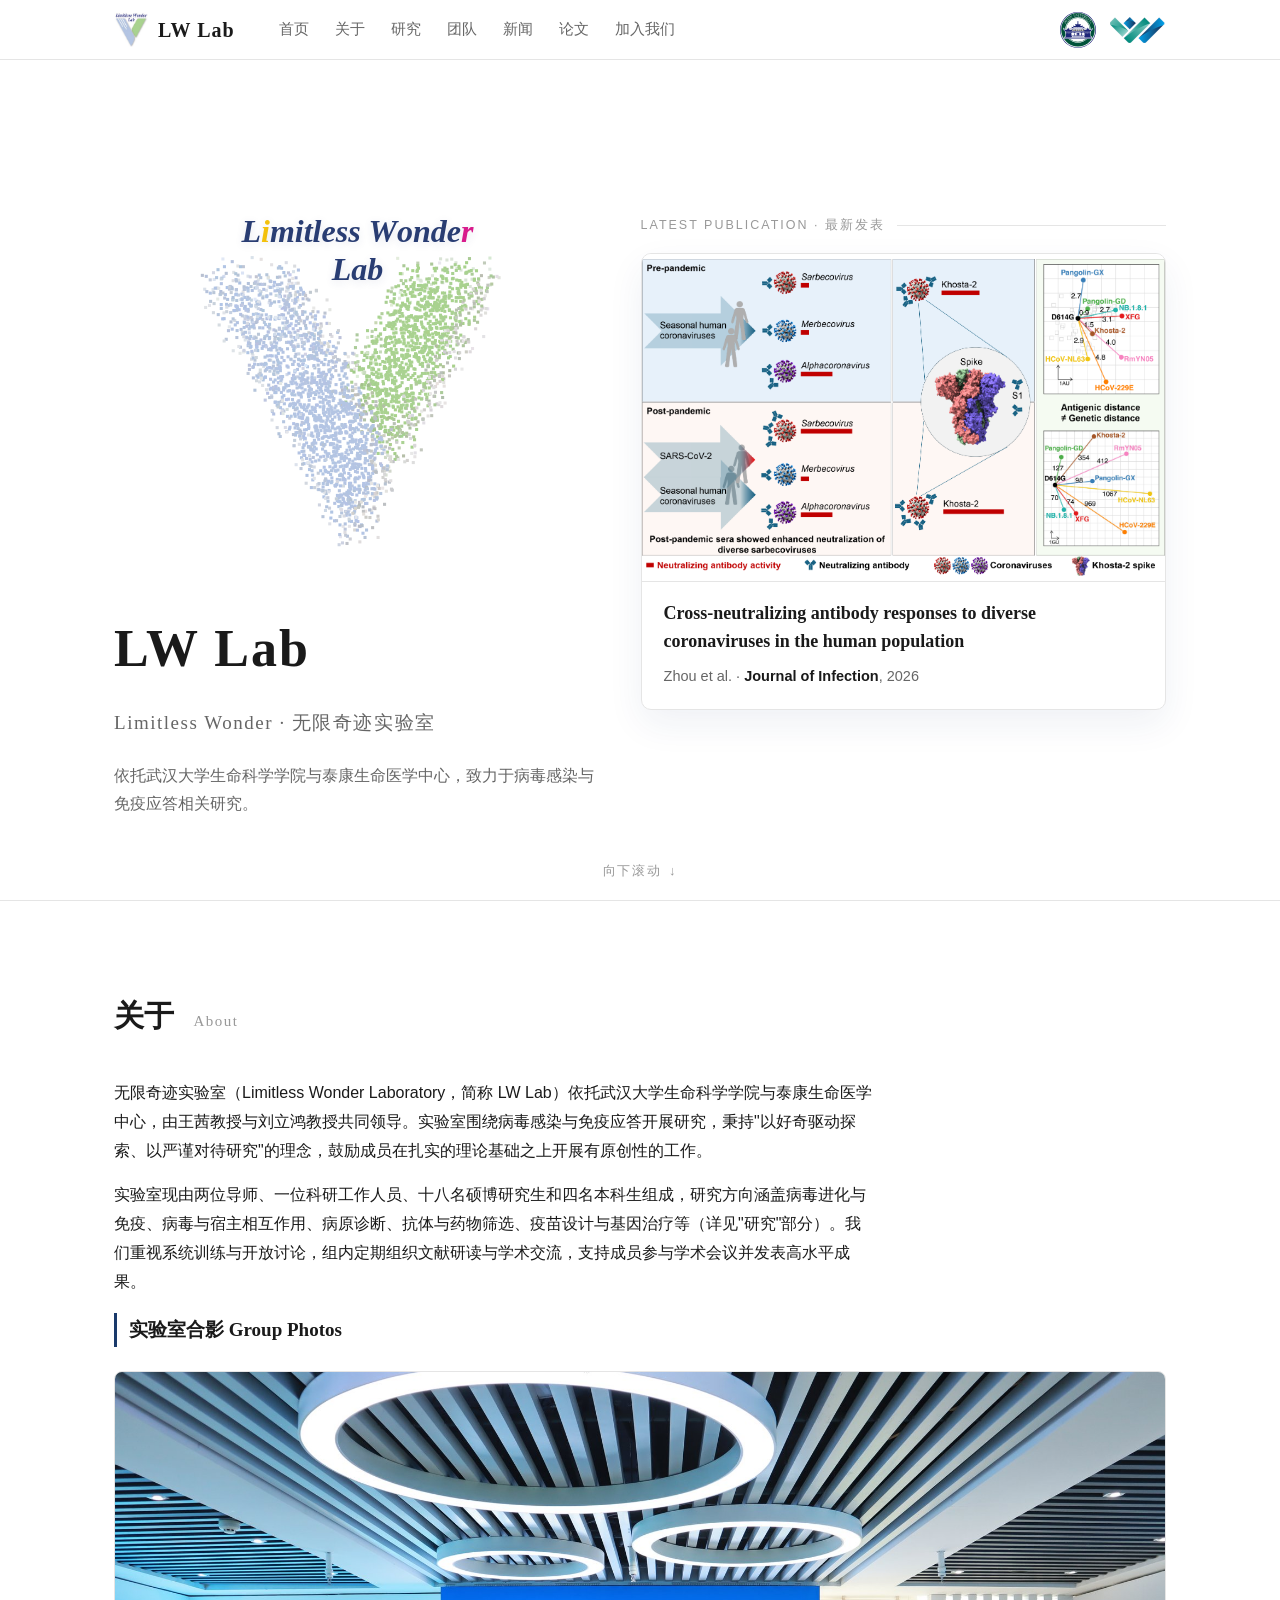
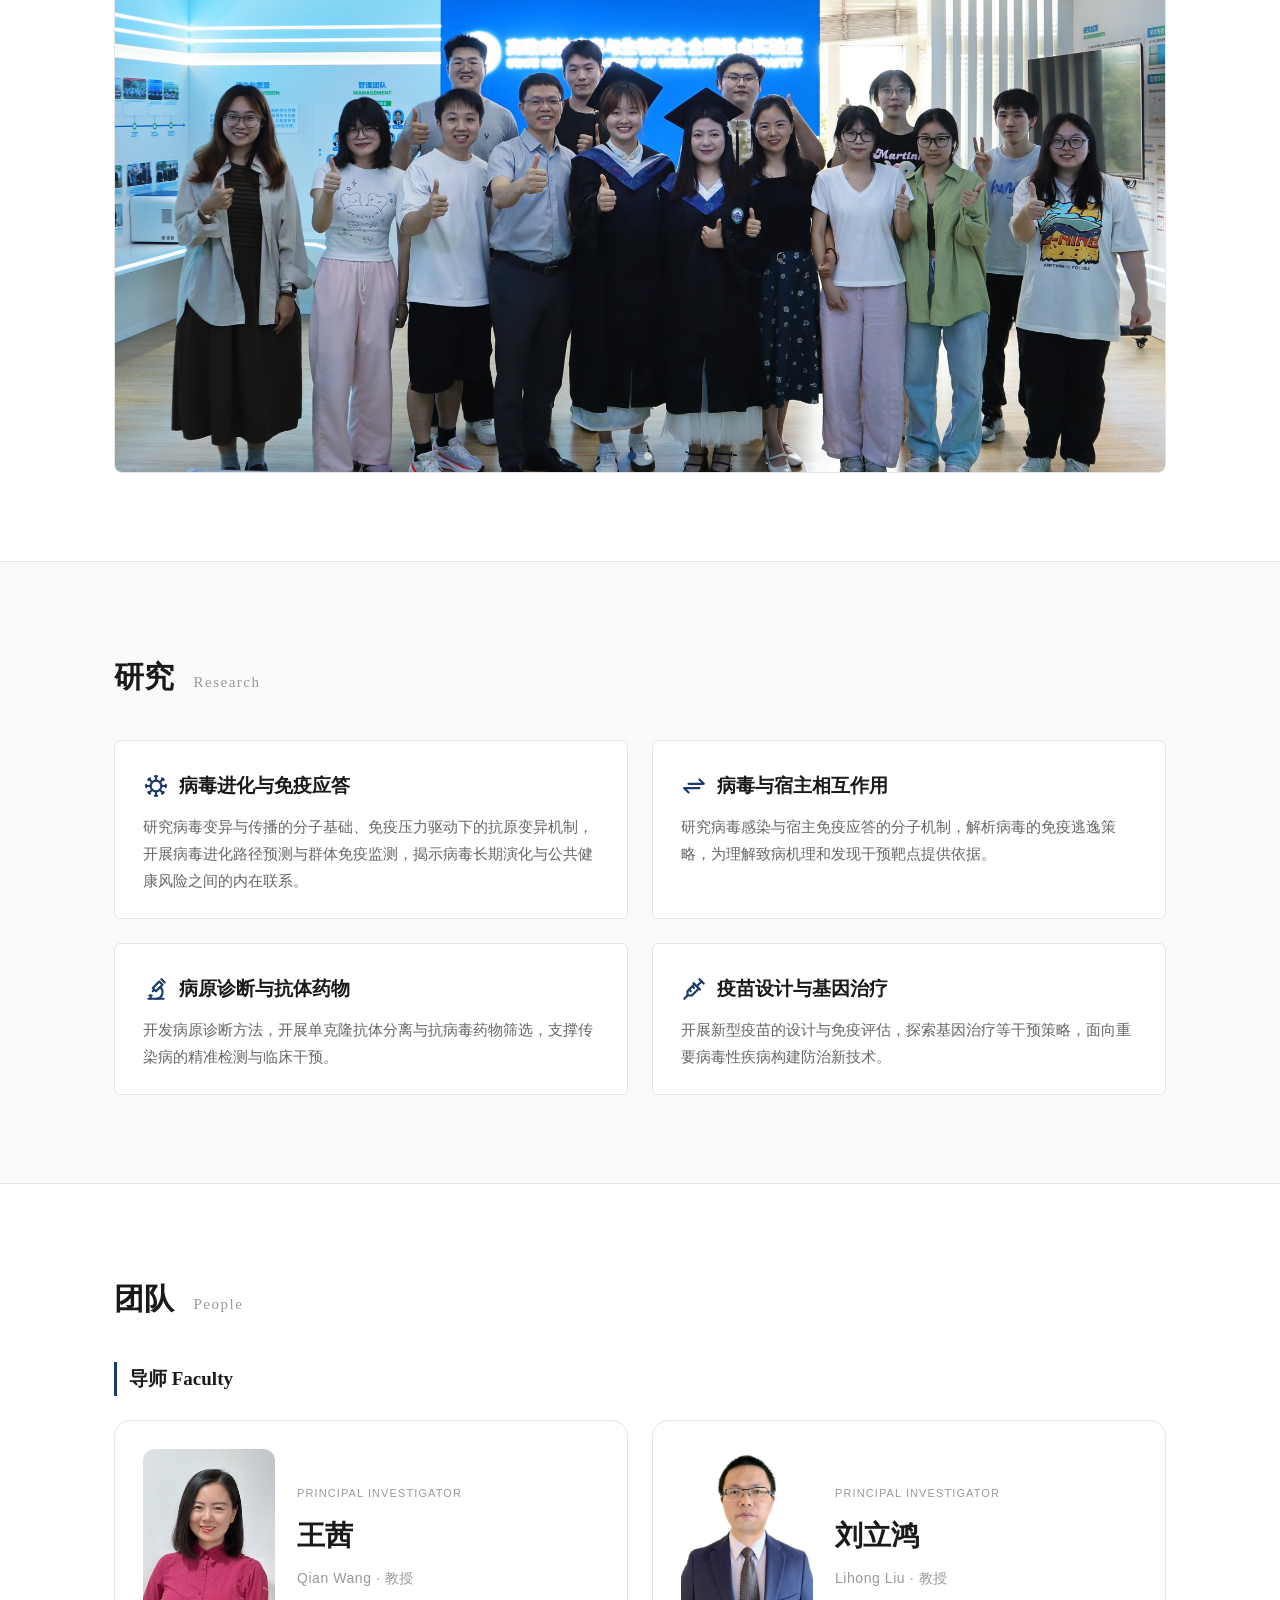
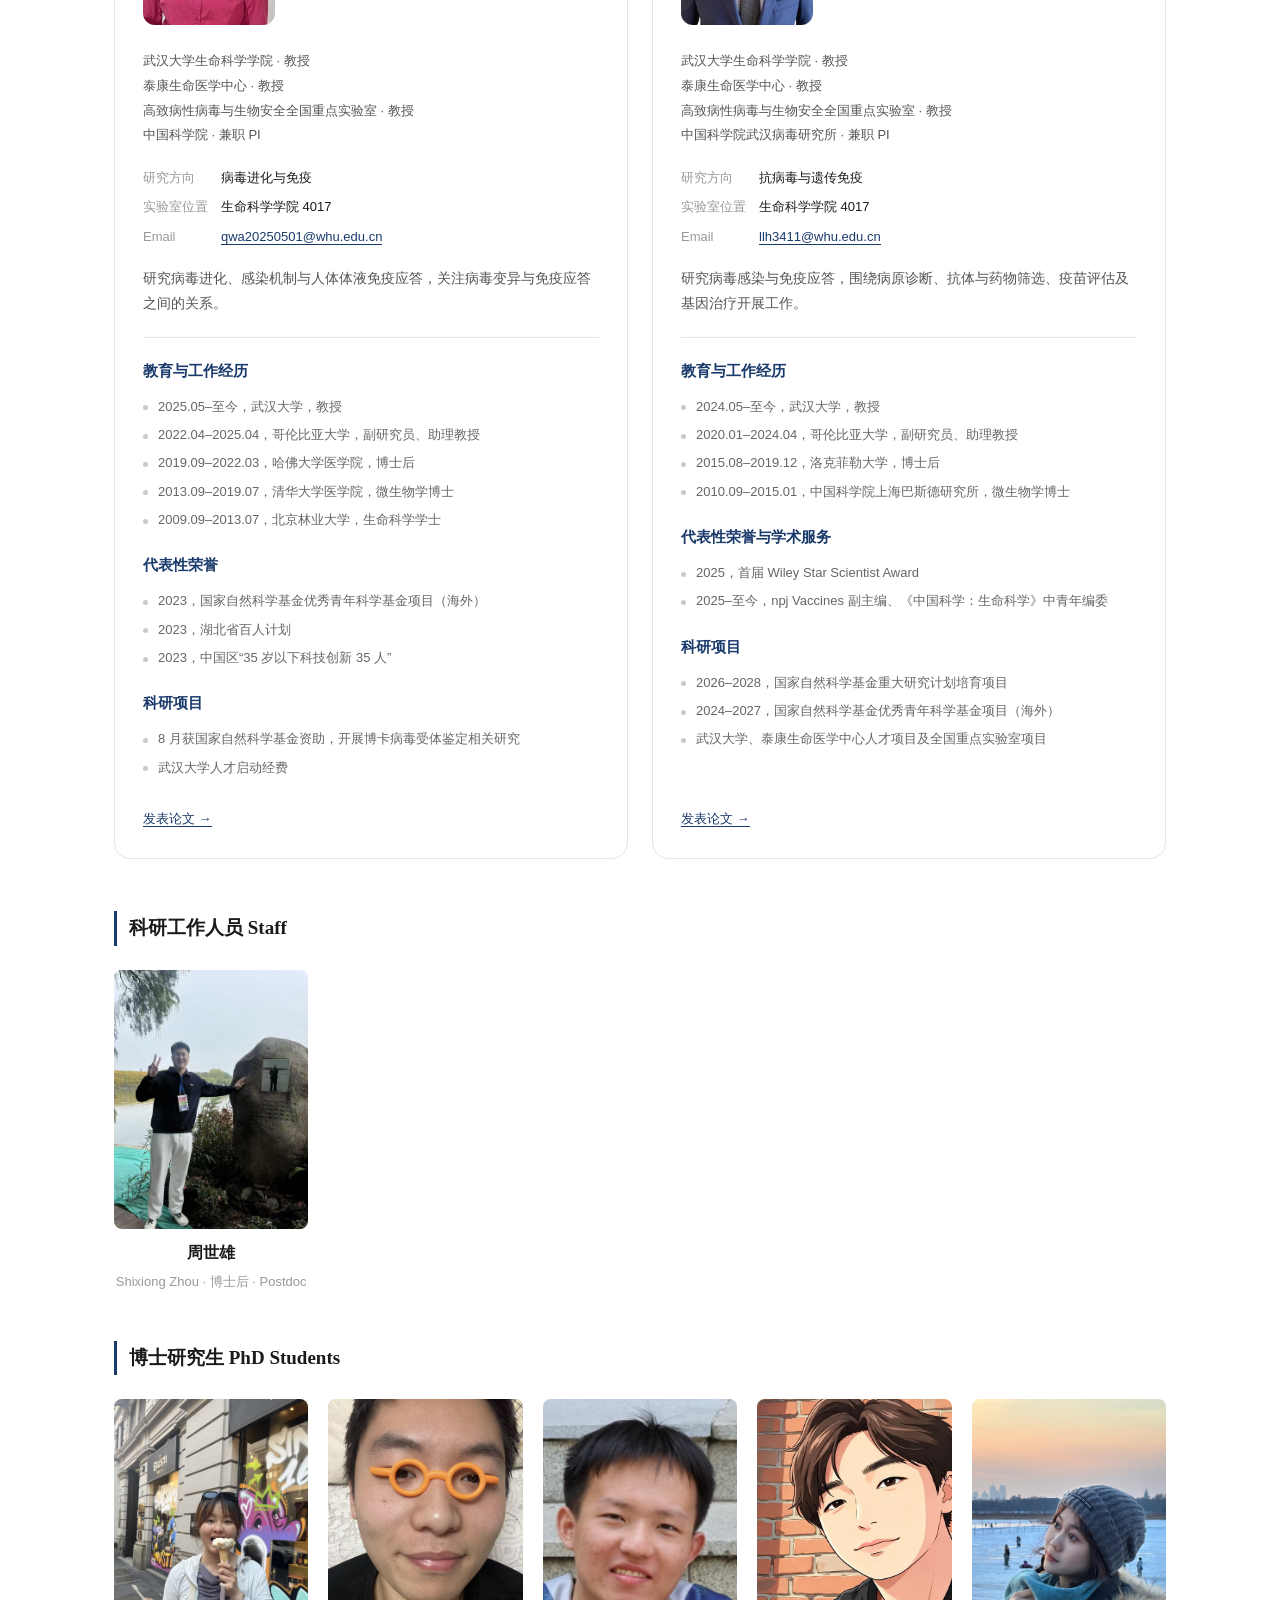
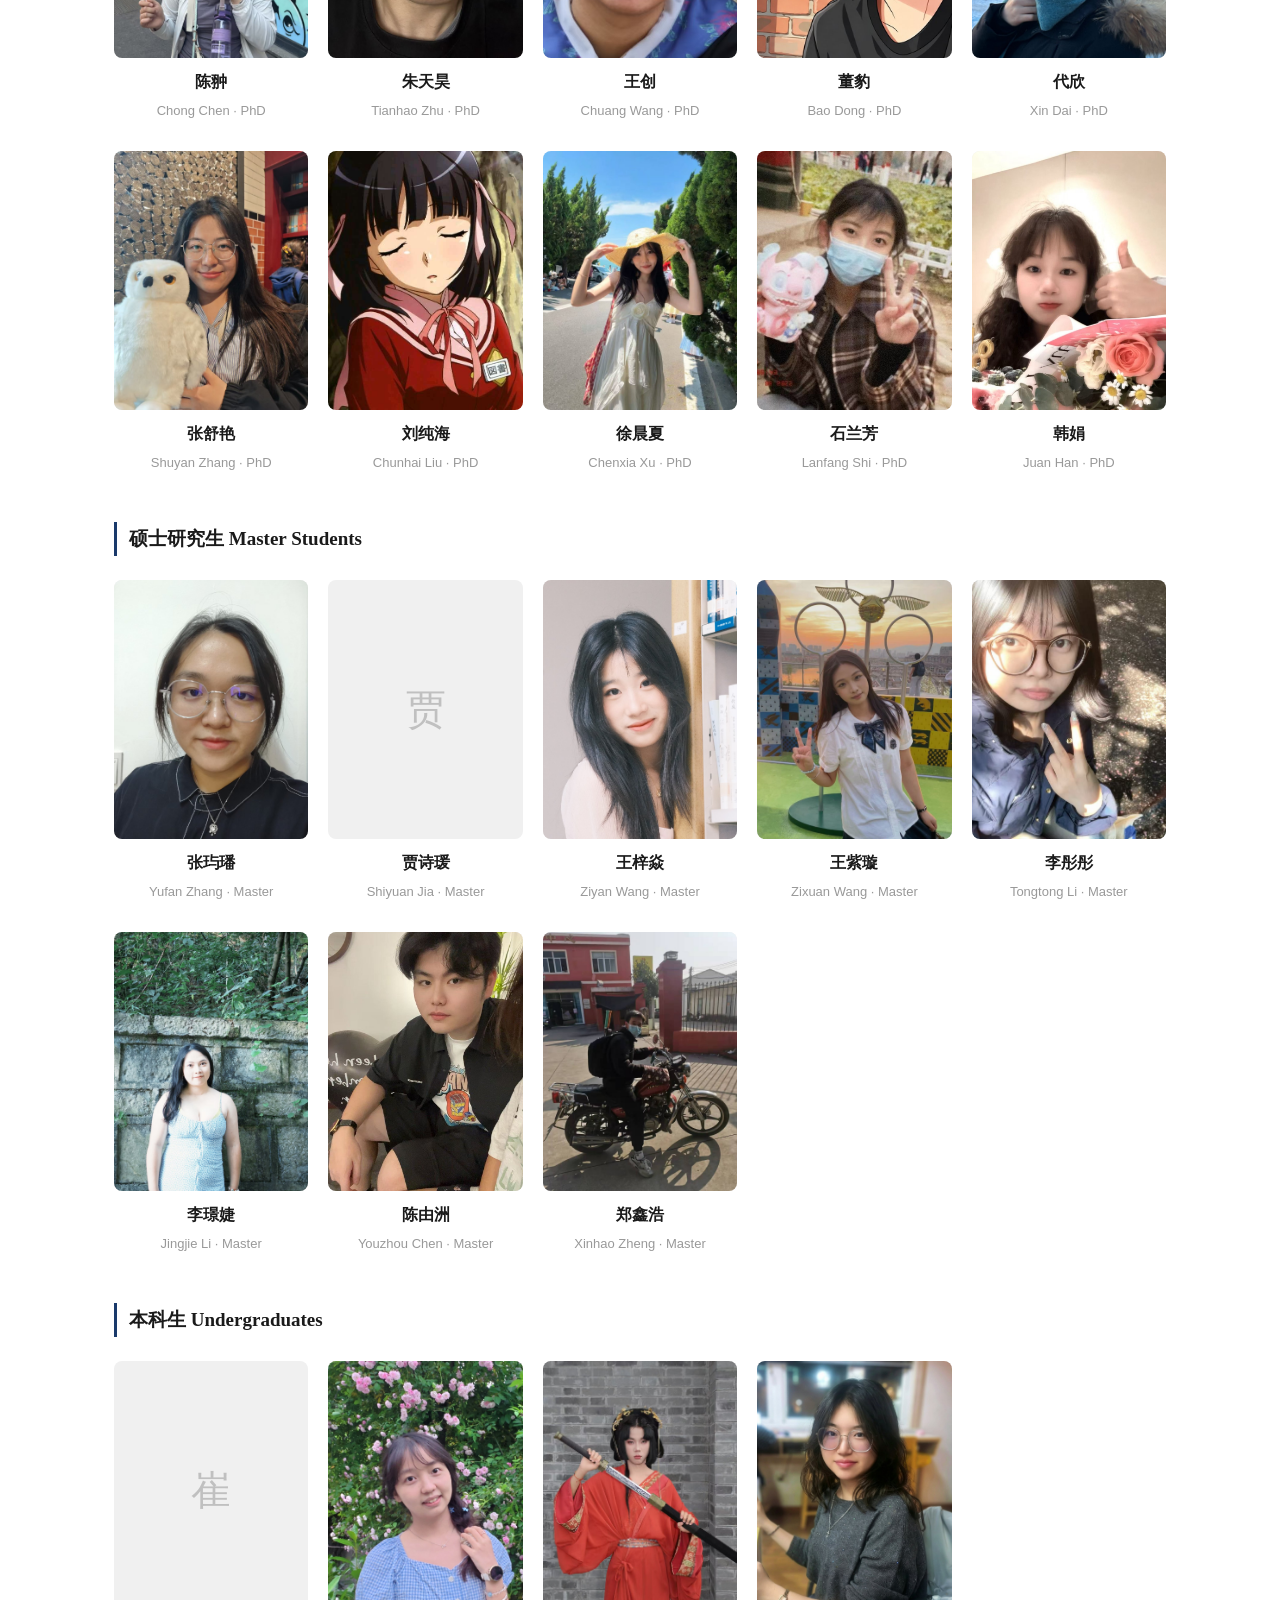
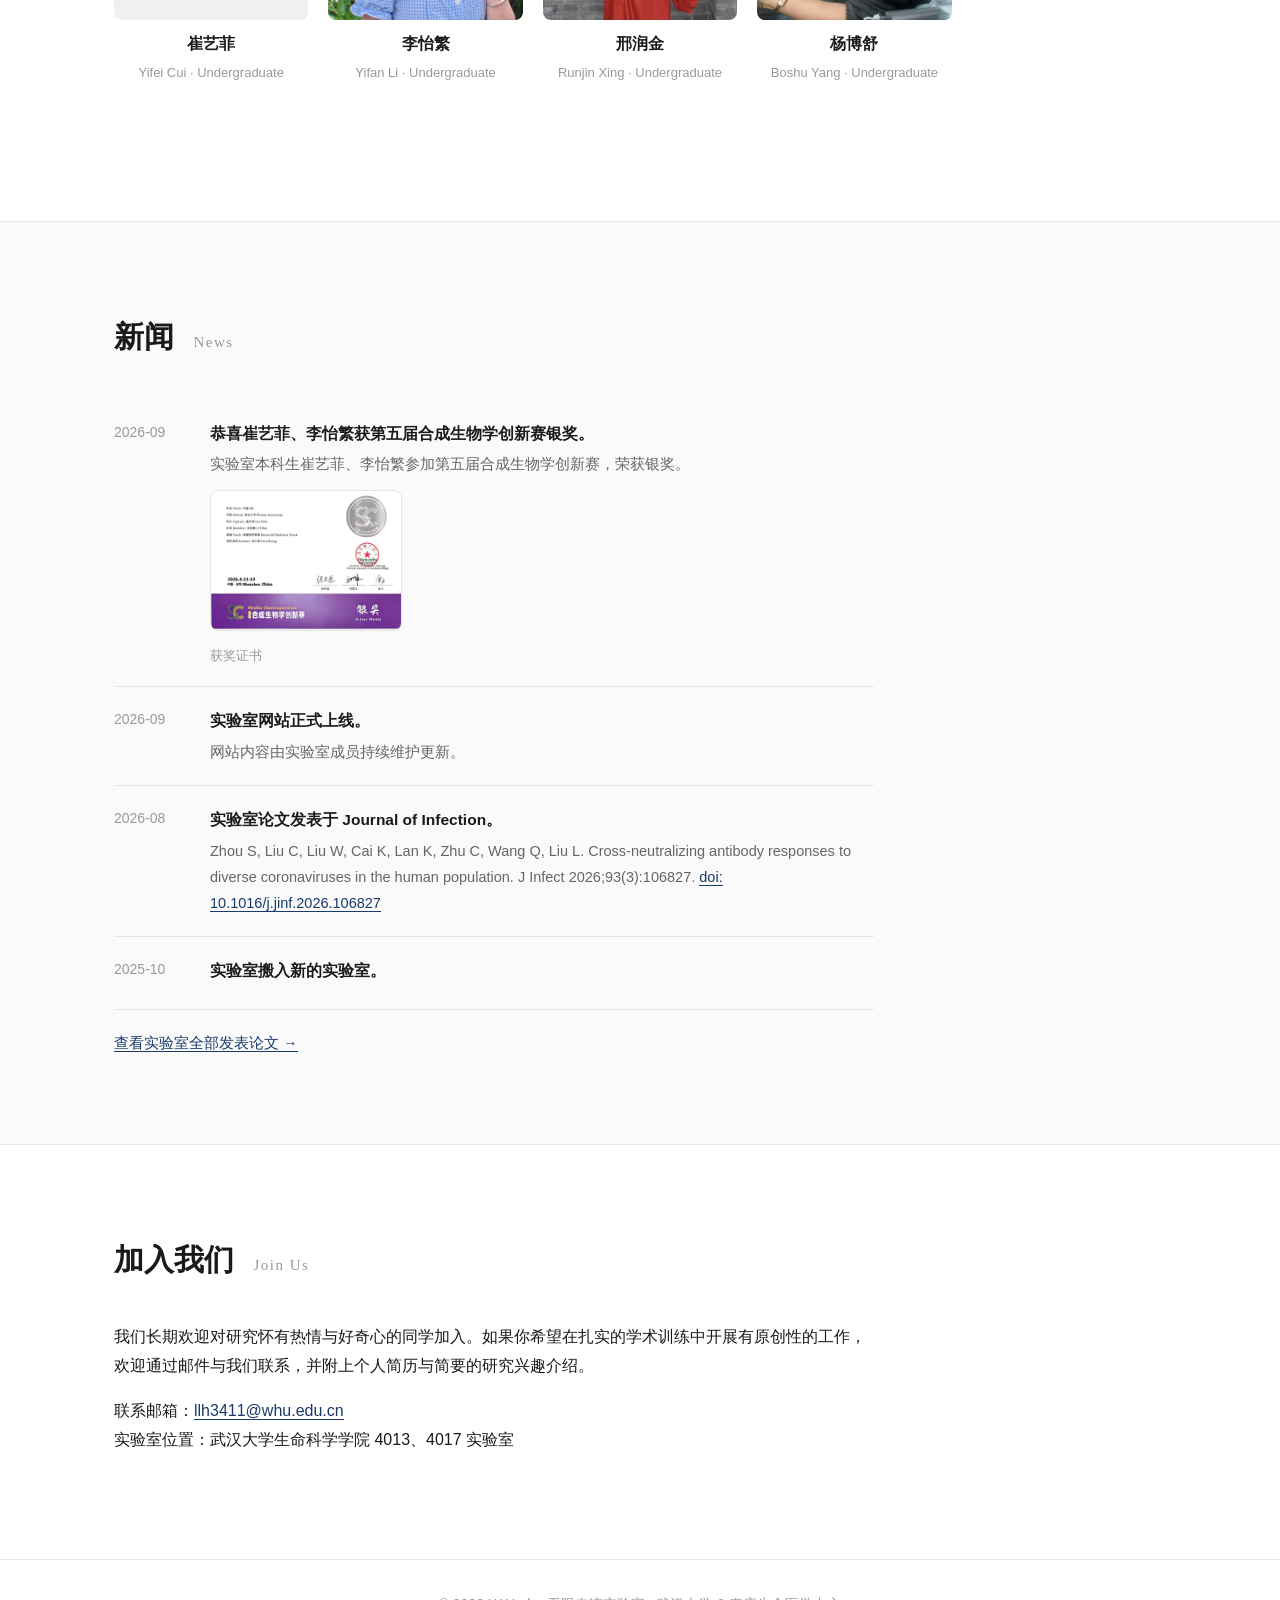
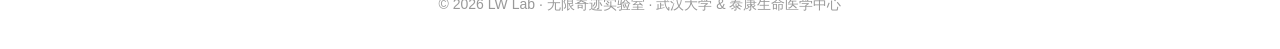
==== commit 84da7331: "fix: 邢润金照片文件名修正 xinrun-jin → runjin-xing（与网站引用及正确拼音一致）" ====
--- a/index.html
+++ b/index.html
@@ -5,15 +5,15 @@
   <meta name="viewport" content="width=device-width, initial-scale=1.0">
   <title>LW Lab · 无限奇迹实验室</title>
   <meta name="description" content="LW Lab（无限奇迹实验室 / Limitless Wonder Laboratory）官方网站 · 武汉大学生命科学学院 / 泰康生命医学中心">
-  <link rel="icon" type="image/jpeg" href="assets/photos/LWlab.jpg?v=559416421c1a">
-  <link rel="stylesheet" href="css/style.css?v=559416421c1a">
+  <link rel="icon" type="image/jpeg" href="assets/photos/LWlab.jpg?v=463a334666ec">
+  <link rel="stylesheet" href="css/style.css?v=463a334666ec">
 </head>
 <body>
 
   <header class="site-header">
     <div class="container header-inner">
       <a class="brand" href="#home">
-        <img class="brand-logo" src="assets/photos/LWlab.jpg?v=559416421c1a" alt="LW Lab 徽标">
+        <img class="brand-logo" src="assets/photos/LWlab.jpg?v=463a334666ec" alt="LW Lab 徽标">
         <span>LW&nbsp;Lab</span>
       </a>
       <nav class="site-nav" id="siteNav" aria-label="主导航">
@@ -26,8 +26,8 @@
         <a href="#join">加入我们</a>
       </nav>
       <div class="header-logos" aria-label="依托单位">
-        <img src="assets/photos/武汉大学logo.svg?v=559416421c1a" alt="武汉大学" title="武汉大学">
-        <img src="assets/photos/taikang-logo.png?v=559416421c1a" alt="泰康生命医学中心" title="泰康生命医学中心">
+        <img src="assets/photos/武汉大学logo.svg?v=463a334666ec" alt="武汉大学" title="武汉大学">
+        <img src="assets/photos/taikang-logo.png?v=463a334666ec" alt="泰康生命医学中心" title="泰康生命医学中心">
       </div>
       <button class="nav-toggle" id="navToggle" aria-label="打开导航菜单" aria-expanded="false" aria-controls="siteNav">
         <span></span><span></span><span></span>
@@ -44,17 +44,17 @@
         <div class="hero-left">
           <!-- "拨开草丛"彩蛋层：藏在粒子下的小图标，鼠标靠近即显现 -->
           <div class="hero-icons" id="heroIcons" aria-hidden="true">
-            <span class="hero-icon"><img src="assets/icons/antibody-svgrepo-com.svg?v=559416421c1a" alt=""></span>
-            <span class="hero-icon"><img src="assets/icons/virus-3-svgrepo-com.svg?v=559416421c1a" alt=""></span>
-            <span class="hero-icon"><img src="assets/icons/pipette-svgrepo-com.svg?v=559416421c1a" alt=""></span>
-            <span class="hero-icon"><img src="assets/icons/mouse-svgrepo-com.svg?v=559416421c1a" alt=""></span>
+            <span class="hero-icon"><img src="assets/icons/antibody-svgrepo-com.svg?v=463a334666ec" alt=""></span>
+            <span class="hero-icon"><img src="assets/icons/virus-3-svgrepo-com.svg?v=463a334666ec" alt=""></span>
+            <span class="hero-icon"><img src="assets/icons/pipette-svgrepo-com.svg?v=463a334666ec" alt=""></span>
+            <span class="hero-icon"><img src="assets/icons/mouse-svgrepo-com.svg?v=463a334666ec" alt=""></span>
           </div>
           <canvas class="hero-canvas" id="heroCanvas" aria-hidden="true"></canvas>
 <div class="logo-lettering" id="logoLettering" role="img" aria-label="Limitless Wonder Lab"><span class="logo-word"><span class="logo-letter" aria-hidden="true">L</span><span class="logo-letter" aria-hidden="true">i</span><span class="logo-letter" aria-hidden="true">m</span><span class="logo-letter" aria-hidden="true">i</span><span class="logo-letter" aria-hidden="true">t</span><span class="logo-letter" aria-hidden="true">l</span><span class="logo-letter" aria-hidden="true">e</span><span class="logo-letter" aria-hidden="true">s</span><span class="logo-letter" aria-hidden="true">s</span></span><span class="logo-word"><span class="logo-letter" aria-hidden="true">W</span><span class="logo-letter" aria-hidden="true">o</span><span class="logo-letter" aria-hidden="true">n</span><span class="logo-letter" aria-hidden="true">d</span><span class="logo-letter" aria-hidden="true">e</span><span class="logo-letter" aria-hidden="true">r</span></span><span class="logo-word"><span class="logo-letter" aria-hidden="true">L</span><span class="logo-letter" aria-hidden="true">a</span><span class="logo-letter" aria-hidden="true">b</span></span></div>
           <div class="hero-text"><h1 class="hero-title">LW Lab</h1><p class="hero-sub">Limitless Wonder · 无限奇迹实验室</p><p class="hero-intro">依托武汉大学生命科学学院与泰康生命医学中心，致力于病毒感染与免疫应答相关研究。</p></div>
         </div>
 
-        <aside class="hero-right"><p class="hero-paper-label">Latest Publication · 最新发表</p><div class="paper-card" id="paperCard"><article class="paper-slide active"><a class="paper-fig" href="publication.html" aria-label="查看论文列表"><img src="assets/photos/publication/JOI.png?v=559416421c1a" alt="论文图形摘要：大流行后人群血清对多种冠状病毒展现出增强的中和抗体应答"></a><div class="paper-info"><p class="paper-title">Cross-neutralizing antibody responses to diverse coronaviruses in the human population</p><p class="paper-meta">Zhou et al. · <strong>Journal of Infection</strong>, 2026</p></div></article></div></aside>
+        <aside class="hero-right"><p class="hero-paper-label">Latest Publication · 最新发表</p><div class="paper-card" id="paperCard"><article class="paper-slide active"><a class="paper-fig" href="publication.html" aria-label="查看论文列表"><img src="assets/photos/publication/JOI.png?v=463a334666ec" alt="论文图形摘要：大流行后人群血清对多种冠状病毒展现出增强的中和抗体应答"></a><div class="paper-info"><p class="paper-title">Cross-neutralizing antibody responses to diverse coronaviruses in the human population</p><p class="paper-meta">Zhou et al. · <strong>Journal of Infection</strong>, 2026</p></div></article></div></aside>
 
       </div>
       <a class="hero-scroll-hint" href="#about" aria-label="向下滚动">向下滚动<span class="hero-scroll-arrow">↓</span></a>
@@ -65,7 +65,7 @@
   <div class="container">
 <h2 class="section-title">关于 <span class="section-title-en">About</span></h2>
 <div class="section-body"><p>无限奇迹实验室（Limitless Wonder Laboratory，简称 LW Lab）依托武汉大学生命科学学院与泰康生命医学中心，由王茜教授与刘立鸿教授共同领导。实验室围绕病毒感染与免疫应答开展研究，秉持&quot;以好奇驱动探索、以严谨对待研究&quot;的理念，鼓励成员在扎实的理论基础之上开展有原创性的工作。</p>
-<p>实验室现由两位导师、一位科研工作人员、十八名硕博研究生和四名本科生组成，研究方向涵盖病毒进化与免疫、病毒与宿主相互作用、病原诊断、抗体与药物筛选、疫苗设计与基因治疗等（详见&quot;研究&quot;部分）。我们重视系统训练与开放讨论，组内定期组织文献研读与学术交流，支持成员参与学术会议并发表高水平成果。</p></div><h3 class="people-group-title">实验室合影 Group Photos</h3><div class="gallery" id="gallery"><div class="gallery-track" id="galleryTrack"><img src="assets/photos/group-1.jpg?v=559416421c1a" alt="实验室合影一" draggable="false"><img src="assets/photos/group-2.jpg?v=559416421c1a" alt="实验室合影二" draggable="false"></div><button class="gallery-btn gallery-prev" id="galleryPrev" aria-label="上一张">‹</button><button class="gallery-btn gallery-next" id="galleryNext" aria-label="下一张">›</button><div class="gallery-dots" id="galleryDots" role="group" aria-label="合影切换"></div></div>
+<p>实验室现由两位导师、一位科研工作人员、十八名硕博研究生和四名本科生组成，研究方向涵盖病毒进化与免疫、病毒与宿主相互作用、病原诊断、抗体与药物筛选、疫苗设计与基因治疗等（详见&quot;研究&quot;部分）。我们重视系统训练与开放讨论，组内定期组织文献研读与学术交流，支持成员参与学术会议并发表高水平成果。</p></div><h3 class="people-group-title">实验室合影 Group Photos</h3><div class="gallery" id="gallery"><div class="gallery-track" id="galleryTrack"><img src="assets/photos/group-1.jpg?v=463a334666ec" alt="实验室合影一" draggable="false"><img src="assets/photos/group-2.jpg?v=463a334666ec" alt="实验室合影二" draggable="false"></div><button class="gallery-btn gallery-prev" id="galleryPrev" aria-label="上一张">‹</button><button class="gallery-btn gallery-next" id="galleryNext" aria-label="下一张">›</button><div class="gallery-dots" id="galleryDots" role="group" aria-label="合影切换"></div></div>
   </div>
 </section>
 
@@ -73,7 +73,7 @@
     <section class="section section-alt" id="research">
   <div class="container">
 <h2 class="section-title">研究 <span class="section-title-en">Research</span></h2>
-<div class="research-grid"><article class="research-card"><h3><img src="assets/icons/virus.svg?v=559416421c1a" alt="" aria-hidden="true">病毒进化与免疫应答</h3><p>研究病毒变异与传播的分子基础、免疫压力驱动下的抗原变异机制，开展病毒进化路径预测与群体免疫监测，揭示病毒长期演化与公共健康风险之间的内在联系。</p></article><article class="research-card"><h3><img src="assets/icons/arrows-exchange.svg?v=559416421c1a" alt="" aria-hidden="true">病毒与宿主相互作用</h3><p>研究病毒感染与宿主免疫应答的分子机制，解析病毒的免疫逃逸策略，为理解致病机理和发现干预靶点提供依据。</p></article><article class="research-card"><h3><img src="assets/icons/microscope.svg?v=559416421c1a" alt="" aria-hidden="true">病原诊断与抗体药物</h3><p>开发病原诊断方法，开展单克隆抗体分离与抗病毒药物筛选，支撑传染病的精准检测与临床干预。</p></article><article class="research-card"><h3><img src="assets/icons/vaccine.svg?v=559416421c1a" alt="" aria-hidden="true">疫苗设计与基因治疗</h3><p>开展新型疫苗的设计与免疫评估，探索基因治疗等干预策略，面向重要病毒性疾病构建防治新技术。</p></article></div>
+<div class="research-grid"><article class="research-card"><h3><img src="assets/icons/virus.svg?v=463a334666ec" alt="" aria-hidden="true">病毒进化与免疫应答</h3><p>研究病毒变异与传播的分子基础、免疫压力驱动下的抗原变异机制，开展病毒进化路径预测与群体免疫监测，揭示病毒长期演化与公共健康风险之间的内在联系。</p></article><article class="research-card"><h3><img src="assets/icons/arrows-exchange.svg?v=463a334666ec" alt="" aria-hidden="true">病毒与宿主相互作用</h3><p>研究病毒感染与宿主免疫应答的分子机制，解析病毒的免疫逃逸策略，为理解致病机理和发现干预靶点提供依据。</p></article><article class="research-card"><h3><img src="assets/icons/microscope.svg?v=463a334666ec" alt="" aria-hidden="true">病原诊断与抗体药物</h3><p>开发病原诊断方法，开展单克隆抗体分离与抗病毒药物筛选，支撑传染病的精准检测与临床干预。</p></article><article class="research-card"><h3><img src="assets/icons/vaccine.svg?v=463a334666ec" alt="" aria-hidden="true">疫苗设计与基因治疗</h3><p>开展新型疫苗的设计与免疫评估，探索基因治疗等干预策略，面向重要病毒性疾病构建防治新技术。</p></article></div>
   </div>
 </section>
 
@@ -82,10 +82,10 @@
   <div class="container">
 <h2 class="section-title">团队 <span class="section-title-en">People</span></h2>
 <h3 class="people-group-title">导师 Faculty</h3><div class="faculty-grid"><article class="faculty-profile faculty-pink" id="profile-qianwang" tabindex="0" aria-labelledby="profile-qianwang-name">
-<div class="faculty-head"><div class="faculty-photo"><span class="photo-fallback" aria-hidden="true">王</span><img src="assets/photos/qianwang.jpg?v=559416421c1a" alt="王茜" loading="lazy" onerror="this.style.display='none'"></div><div class="faculty-meta"><p class="faculty-role">Principal Investigator</p><h3 class="faculty-name" id="profile-qianwang-name">王茜</h3><p class="faculty-en">Qian Wang · 教授</p></div></div><ul class="faculty-affiliations"><li>武汉大学生命科学学院 · 教授</li><li>泰康生命医学中心 · 教授</li><li>高致病性病毒与生物安全全国重点实验室 · 教授</li><li>中国科学院 · 兼职 PI</li></ul><dl class="faculty-facts"><div><dt>研究方向</dt><dd>病毒进化与免疫</dd></div>
+<div class="faculty-head"><div class="faculty-photo"><span class="photo-fallback" aria-hidden="true">王</span><img src="assets/photos/qianwang.jpg?v=463a334666ec" alt="王茜" loading="lazy" onerror="this.style.display='none'"></div><div class="faculty-meta"><p class="faculty-role">Principal Investigator</p><h3 class="faculty-name" id="profile-qianwang-name">王茜</h3><p class="faculty-en">Qian Wang · 教授</p></div></div><ul class="faculty-affiliations"><li>武汉大学生命科学学院 · 教授</li><li>泰康生命医学中心 · 教授</li><li>高致病性病毒与生物安全全国重点实验室 · 教授</li><li>中国科学院 · 兼职 PI</li></ul><dl class="faculty-facts"><div><dt>研究方向</dt><dd>病毒进化与免疫</dd></div>
 <div><dt>实验室位置</dt><dd>生命科学学院 4017</dd></div><div><dt>Email</dt><dd><a class="link" href="mailto:qwa20250501@whu.edu.cn">qwa20250501@whu.edu.cn</a></dd></div></dl><p class="faculty-summary">研究病毒进化、感染机制与人体体液免疫应答，关注病毒变异与免疫应答之间的关系。</p><div class="faculty-body"><div class="faculty-block"><h4>教育与工作经历</h4><ul><li>2025.05–至今，武汉大学，教授</li><li>2022.04–2025.04，哥伦比亚大学，副研究员、助理教授</li><li>2019.09–2022.03，哈佛大学医学院，博士后</li><li>2013.09–2019.07，清华大学医学院，微生物学博士</li><li>2009.09–2013.07，北京林业大学，生命科学学士</li></ul></div><div class="faculty-block"><h4>代表性荣誉</h4><ul><li>2023，国家自然科学基金优秀青年科学基金项目（海外）</li><li>2023，湖北省百人计划</li><li>2023，中国区“35 岁以下科技创新 35 人”</li></ul></div><div class="faculty-block"><h4>科研项目</h4><ul><li>8 月获国家自然科学基金资助，开展博卡病毒受体鉴定相关研究</li><li>武汉大学人才启动经费</li></ul></div></div><p class="faculty-publications"><a class="link" href="publication.html">发表论文 →</a></p></article><article class="faculty-profile faculty-blue" id="profile-liuhong" tabindex="0" aria-labelledby="profile-liuhong-name">
-<div class="faculty-head"><div class="faculty-photo"><span class="photo-fallback" aria-hidden="true">刘</span><img src="assets/photos/lihong-liu.jpg?v=559416421c1a" alt="刘立鸿" loading="lazy" onerror="this.style.display='none'"></div><div class="faculty-meta"><p class="faculty-role">Principal Investigator</p><h3 class="faculty-name" id="profile-liuhong-name">刘立鸿</h3><p class="faculty-en">Lihong Liu · 教授</p></div></div><ul class="faculty-affiliations"><li>武汉大学生命科学学院 · 教授</li><li>泰康生命医学中心 · 教授</li><li>高致病性病毒与生物安全全国重点实验室 · 教授</li><li>中国科学院武汉病毒研究所 · 兼职 PI</li></ul><dl class="faculty-facts"><div><dt>研究方向</dt><dd>抗病毒与遗传免疫</dd></div>
-<div><dt>实验室位置</dt><dd>生命科学学院 4017</dd></div><div><dt>Email</dt><dd><a class="link" href="mailto:llh3411@whu.edu.cn">llh3411@whu.edu.cn</a></dd></div></dl><p class="faculty-summary">研究病毒感染与免疫应答，围绕病原诊断、抗体与药物筛选、疫苗评估及基因治疗开展工作。</p><div class="faculty-body"><div class="faculty-block"><h4>教育与工作经历</h4><ul><li>2024.05–至今，武汉大学，教授</li><li>2020.01–2024.04，哥伦比亚大学，副研究员、助理教授</li><li>2015.08–2019.12，洛克菲勒大学，博士后</li><li>2010.09–2015.01，中国科学院上海巴斯德研究所，微生物学博士</li></ul></div><div class="faculty-block"><h4>代表性荣誉与学术服务</h4><ul><li>2025，首届 Wiley Star Scientist Award</li><li>2025–至今，npj Vaccines 副主编、《中国科学：生命科学》中青年编委</li></ul></div><div class="faculty-block"><h4>科研项目</h4><ul><li>2026–2028，国家自然科学基金重大研究计划培育项目</li><li>2024–2027，国家自然科学基金优秀青年科学基金项目（海外）</li><li>武汉大学、泰康生命医学中心人才项目及全国重点实验室项目</li></ul></div></div><p class="faculty-publications"><a class="link" href="publication.html">发表论文 →</a></p></article></div><h3 class="people-group-title">科研工作人员 Staff</h3><div class="people-grid"><div class="person"><div class="photo"><span class="photo-fallback" aria-hidden="true">周</span><img src="assets/photos/shixiong-zhou.jpg?v=559416421c1a" alt="周世雄" loading="lazy" onerror="this.style.display='none'"></div><p class="person-name">周世雄</p><p class="person-sub">Shixiong Zhou · 博士后 · Postdoc</p></div></div><h3 class="people-group-title">博士研究生 PhD Students</h3><div class="people-grid"><div class="person"><div class="photo"><span class="photo-fallback" aria-hidden="true">陈</span><img src="assets/photos/chong-chen.jpg?v=559416421c1a" alt="陈翀" loading="lazy" onerror="this.style.display='none'"></div><p class="person-name">陈翀</p><p class="person-sub">Chong Chen · PhD</p></div><div class="person"><div class="photo"><span class="photo-fallback" aria-hidden="true">朱</span><img src="assets/photos/tianhao-zhu.jpg?v=559416421c1a" alt="朱天昊" loading="lazy" onerror="this.style.display='none'"></div><p class="person-name">朱天昊</p><p class="person-sub">Tianhao Zhu · PhD</p></div><div class="person"><div class="photo"><span class="photo-fallback" aria-hidden="true">王</span><img src="assets/photos/chuang-wang.jpg?v=559416421c1a" alt="王创" loading="lazy" onerror="this.style.display='none'"></div><p class="person-name">王创</p><p class="person-sub">Chuang Wang · PhD</p></div><div class="person"><div class="photo"><span class="photo-fallback" aria-hidden="true">董</span><img src="assets/photos/bao-dong.jpg?v=559416421c1a" alt="董豹" loading="lazy" onerror="this.style.display='none'"></div><p class="person-name">董豹</p><p class="person-sub">Bao Dong · PhD</p></div><div class="person"><div class="photo"><span class="photo-fallback" aria-hidden="true">代</span><img src="assets/photos/xin-dai.jpg?v=559416421c1a" alt="代欣" loading="lazy" onerror="this.style.display='none'"></div><p class="person-name">代欣</p><p class="person-sub">Xin Dai · PhD</p></div><div class="person"><div class="photo"><span class="photo-fallback" aria-hidden="true">张</span><img src="assets/photos/shuyan-zhang.jpg?v=559416421c1a" alt="张舒艳" loading="lazy" onerror="this.style.display='none'"></div><p class="person-name">张舒艳</p><p class="person-sub">Shuyan Zhang · PhD</p></div><div class="person"><div class="photo"><span class="photo-fallback" aria-hidden="true">刘</span><img src="assets/photos/chunhai-liu.jpg?v=559416421c1a" alt="刘纯海" loading="lazy" onerror="this.style.display='none'"></div><p class="person-name">刘纯海</p><p class="person-sub">Chunhai Liu · PhD</p></div><div class="person"><div class="photo"><span class="photo-fallback" aria-hidden="true">徐</span><img src="assets/photos/xuchen-xia.jpg?v=559416421c1a" alt="徐晨夏" loading="lazy" onerror="this.style.display='none'"></div><p class="person-name">徐晨夏</p><p class="person-sub">Chenxia Xu · PhD</p></div><div class="person"><div class="photo"><span class="photo-fallback" aria-hidden="true">石</span><img src="assets/photos/shilan-fang.jpg?v=559416421c1a" alt="石兰芳" loading="lazy" onerror="this.style.display='none'"></div><p class="person-name">石兰芳</p><p class="person-sub">Lanfang Shi · PhD</p></div><div class="person"><div class="photo"><span class="photo-fallback" aria-hidden="true">韩</span><img src="assets/photos/juan-han.jpg?v=559416421c1a" alt="韩娟" loading="lazy" onerror="this.style.display='none'"></div><p class="person-name">韩娟</p><p class="person-sub">Juan Han · PhD</p></div></div><h3 class="people-group-title">硕士研究生 Master Students</h3><div class="people-grid"><div class="person"><div class="photo"><span class="photo-fallback" aria-hidden="true">张</span><img src="assets/photos/yufan-zhang.jpg?v=559416421c1a" alt="张玙璠" loading="lazy" onerror="this.style.display='none'"></div><p class="person-name">张玙璠</p><p class="person-sub">Yufan Zhang · Master</p></div><div class="person"><div class="photo"><span class="photo-fallback" aria-hidden="true">贾</span><img src="assets/photos/shiyuan-jia.jpg?v=559416421c1a" alt="贾诗瑗" loading="lazy" onerror="this.style.display='none'"></div><p class="person-name">贾诗瑗</p><p class="person-sub">Shiyuan Jia · Master</p></div><div class="person"><div class="photo"><span class="photo-fallback" aria-hidden="true">王</span><img src="assets/photos/ziyan-wang.jpg?v=559416421c1a" alt="王梓焱" loading="lazy" onerror="this.style.display='none'"></div><p class="person-name">王梓焱</p><p class="person-sub">Ziyan Wang · Master</p></div><div class="person"><div class="photo"><span class="photo-fallback" aria-hidden="true">王</span><img src="assets/photos/zixuan-wang.jpg?v=559416421c1a" alt="王紫璇" loading="lazy" onerror="this.style.display='none'"></div><p class="person-name">王紫璇</p><p class="person-sub">Zixuan Wang · Master</p></div><div class="person"><div class="photo"><span class="photo-fallback" aria-hidden="true">李</span><img src="assets/photos/tongtong-li.jpg?v=559416421c1a" alt="李彤彤" loading="lazy" onerror="this.style.display='none'"></div><p class="person-name">李彤彤</p><p class="person-sub">Tongtong Li · Master</p></div><div class="person"><div class="photo"><span class="photo-fallback" aria-hidden="true">李</span><img src="assets/photos/jingjie-li.jpg?v=559416421c1a" alt="李璟婕" loading="lazy" onerror="this.style.display='none'"></div><p class="person-name">李璟婕</p><p class="person-sub">Jingjie Li · Master</p></div><div class="person"><div class="photo"><span class="photo-fallback" aria-hidden="true">陈</span><img src="assets/photos/youzhou-chen.jpg?v=559416421c1a" alt="陈由洲" loading="lazy" onerror="this.style.display='none'"></div><p class="person-name">陈由洲</p><p class="person-sub">Youzhou Chen · Master</p></div><div class="person"><div class="photo"><span class="photo-fallback" aria-hidden="true">郑</span><img src="assets/photos/xinhao-zheng.jpg?v=559416421c1a" alt="郑鑫浩" loading="lazy" onerror="this.style.display='none'"></div><p class="person-name">郑鑫浩</p><p class="person-sub">Xinhao Zheng · Master</p></div></div><h3 class="people-group-title">本科生 Undergraduates</h3><div class="people-grid"><div class="person"><div class="photo"><span class="photo-fallback" aria-hidden="true">崔</span><img src="assets/photos/cui-yifei.jpg?v=559416421c1a" alt="崔艺菲" loading="lazy" onerror="this.style.display='none'"></div><p class="person-name">崔艺菲</p><p class="person-sub">Yifei Cui · Undergraduate</p></div><div class="person"><div class="photo"><span class="photo-fallback" aria-hidden="true">李</span><img src="assets/photos/yifan-li.jpg?v=559416421c1a" alt="李怡繁" loading="lazy" onerror="this.style.display='none'"></div><p class="person-name">李怡繁</p><p class="person-sub">Yifan Li · Undergraduate</p></div><div class="person"><div class="photo"><span class="photo-fallback" aria-hidden="true">邢</span><img src="assets/photos/runjin-xing.jpg?v=559416421c1a" alt="邢润金" loading="lazy" onerror="this.style.display='none'"></div><p class="person-name">邢润金</p><p class="person-sub">Runjin Xing · Undergraduate</p></div><div class="person"><div class="photo"><span class="photo-fallback" aria-hidden="true">杨</span><img src="assets/photos/boshu-yang.jpg?v=559416421c1a" alt="杨博舒" loading="lazy" onerror="this.style.display='none'"></div><p class="person-name">杨博舒</p><p class="person-sub">Boshu Yang · Undergraduate</p></div></div>
+<div class="faculty-head"><div class="faculty-photo"><span class="photo-fallback" aria-hidden="true">刘</span><img src="assets/photos/lihong-liu.jpg?v=463a334666ec" alt="刘立鸿" loading="lazy" onerror="this.style.display='none'"></div><div class="faculty-meta"><p class="faculty-role">Principal Investigator</p><h3 class="faculty-name" id="profile-liuhong-name">刘立鸿</h3><p class="faculty-en">Lihong Liu · 教授</p></div></div><ul class="faculty-affiliations"><li>武汉大学生命科学学院 · 教授</li><li>泰康生命医学中心 · 教授</li><li>高致病性病毒与生物安全全国重点实验室 · 教授</li><li>中国科学院武汉病毒研究所 · 兼职 PI</li></ul><dl class="faculty-facts"><div><dt>研究方向</dt><dd>抗病毒与遗传免疫</dd></div>
+<div><dt>实验室位置</dt><dd>生命科学学院 4017</dd></div><div><dt>Email</dt><dd><a class="link" href="mailto:llh3411@whu.edu.cn">llh3411@whu.edu.cn</a></dd></div></dl><p class="faculty-summary">研究病毒感染与免疫应答，围绕病原诊断、抗体与药物筛选、疫苗评估及基因治疗开展工作。</p><div class="faculty-body"><div class="faculty-block"><h4>教育与工作经历</h4><ul><li>2024.05–至今，武汉大学，教授</li><li>2020.01–2024.04，哥伦比亚大学，副研究员、助理教授</li><li>2015.08–2019.12，洛克菲勒大学，博士后</li><li>2010.09–2015.01，中国科学院上海巴斯德研究所，微生物学博士</li></ul></div><div class="faculty-block"><h4>代表性荣誉与学术服务</h4><ul><li>2025，首届 Wiley Star Scientist Award</li><li>2025–至今，npj Vaccines 副主编、《中国科学：生命科学》中青年编委</li></ul></div><div class="faculty-block"><h4>科研项目</h4><ul><li>2026–2028，国家自然科学基金重大研究计划培育项目</li><li>2024–2027，国家自然科学基金优秀青年科学基金项目（海外）</li><li>武汉大学、泰康生命医学中心人才项目及全国重点实验室项目</li></ul></div></div><p class="faculty-publications"><a class="link" href="publication.html">发表论文 →</a></p></article></div><h3 class="people-group-title">科研工作人员 Staff</h3><div class="people-grid"><div class="person"><div class="photo"><span class="photo-fallback" aria-hidden="true">周</span><img src="assets/photos/shixiong-zhou.jpg?v=463a334666ec" alt="周世雄" loading="lazy" onerror="this.style.display='none'"></div><p class="person-name">周世雄</p><p class="person-sub">Shixiong Zhou · 博士后 · Postdoc</p></div></div><h3 class="people-group-title">博士研究生 PhD Students</h3><div class="people-grid"><div class="person"><div class="photo"><span class="photo-fallback" aria-hidden="true">陈</span><img src="assets/photos/chong-chen.jpg?v=463a334666ec" alt="陈翀" loading="lazy" onerror="this.style.display='none'"></div><p class="person-name">陈翀</p><p class="person-sub">Chong Chen · PhD</p></div><div class="person"><div class="photo"><span class="photo-fallback" aria-hidden="true">朱</span><img src="assets/photos/tianhao-zhu.jpg?v=463a334666ec" alt="朱天昊" loading="lazy" onerror="this.style.display='none'"></div><p class="person-name">朱天昊</p><p class="person-sub">Tianhao Zhu · PhD</p></div><div class="person"><div class="photo"><span class="photo-fallback" aria-hidden="true">王</span><img src="assets/photos/chuang-wang.jpg?v=463a334666ec" alt="王创" loading="lazy" onerror="this.style.display='none'"></div><p class="person-name">王创</p><p class="person-sub">Chuang Wang · PhD</p></div><div class="person"><div class="photo"><span class="photo-fallback" aria-hidden="true">董</span><img src="assets/photos/bao-dong.jpg?v=463a334666ec" alt="董豹" loading="lazy" onerror="this.style.display='none'"></div><p class="person-name">董豹</p><p class="person-sub">Bao Dong · PhD</p></div><div class="person"><div class="photo"><span class="photo-fallback" aria-hidden="true">代</span><img src="assets/photos/xin-dai.jpg?v=463a334666ec" alt="代欣" loading="lazy" onerror="this.style.display='none'"></div><p class="person-name">代欣</p><p class="person-sub">Xin Dai · PhD</p></div><div class="person"><div class="photo"><span class="photo-fallback" aria-hidden="true">张</span><img src="assets/photos/shuyan-zhang.jpg?v=463a334666ec" alt="张舒艳" loading="lazy" onerror="this.style.display='none'"></div><p class="person-name">张舒艳</p><p class="person-sub">Shuyan Zhang · PhD</p></div><div class="person"><div class="photo"><span class="photo-fallback" aria-hidden="true">刘</span><img src="assets/photos/chunhai-liu.jpg?v=463a334666ec" alt="刘纯海" loading="lazy" onerror="this.style.display='none'"></div><p class="person-name">刘纯海</p><p class="person-sub">Chunhai Liu · PhD</p></div><div class="person"><div class="photo"><span class="photo-fallback" aria-hidden="true">徐</span><img src="assets/photos/xuchen-xia.jpg?v=463a334666ec" alt="徐晨夏" loading="lazy" onerror="this.style.display='none'"></div><p class="person-name">徐晨夏</p><p class="person-sub">Chenxia Xu · PhD</p></div><div class="person"><div class="photo"><span class="photo-fallback" aria-hidden="true">石</span><img src="assets/photos/shilan-fang.jpg?v=463a334666ec" alt="石兰芳" loading="lazy" onerror="this.style.display='none'"></div><p class="person-name">石兰芳</p><p class="person-sub">Lanfang Shi · PhD</p></div><div class="person"><div class="photo"><span class="photo-fallback" aria-hidden="true">韩</span><img src="assets/photos/juan-han.jpg?v=463a334666ec" alt="韩娟" loading="lazy" onerror="this.style.display='none'"></div><p class="person-name">韩娟</p><p class="person-sub">Juan Han · PhD</p></div></div><h3 class="people-group-title">硕士研究生 Master Students</h3><div class="people-grid"><div class="person"><div class="photo"><span class="photo-fallback" aria-hidden="true">张</span><img src="assets/photos/yufan-zhang.jpg?v=463a334666ec" alt="张玙璠" loading="lazy" onerror="this.style.display='none'"></div><p class="person-name">张玙璠</p><p class="person-sub">Yufan Zhang · Master</p></div><div class="person"><div class="photo"><span class="photo-fallback" aria-hidden="true">贾</span><img src="assets/photos/shiyuan-jia.jpg?v=463a334666ec" alt="贾诗瑗" loading="lazy" onerror="this.style.display='none'"></div><p class="person-name">贾诗瑗</p><p class="person-sub">Shiyuan Jia · Master</p></div><div class="person"><div class="photo"><span class="photo-fallback" aria-hidden="true">王</span><img src="assets/photos/ziyan-wang.jpg?v=463a334666ec" alt="王梓焱" loading="lazy" onerror="this.style.display='none'"></div><p class="person-name">王梓焱</p><p class="person-sub">Ziyan Wang · Master</p></div><div class="person"><div class="photo"><span class="photo-fallback" aria-hidden="true">王</span><img src="assets/photos/zixuan-wang.jpg?v=463a334666ec" alt="王紫璇" loading="lazy" onerror="this.style.display='none'"></div><p class="person-name">王紫璇</p><p class="person-sub">Zixuan Wang · Master</p></div><div class="person"><div class="photo"><span class="photo-fallback" aria-hidden="true">李</span><img src="assets/photos/tongtong-li.jpg?v=463a334666ec" alt="李彤彤" loading="lazy" onerror="this.style.display='none'"></div><p class="person-name">李彤彤</p><p class="person-sub">Tongtong Li · Master</p></div><div class="person"><div class="photo"><span class="photo-fallback" aria-hidden="true">李</span><img src="assets/photos/jingjie-li.jpg?v=463a334666ec" alt="李璟婕" loading="lazy" onerror="this.style.display='none'"></div><p class="person-name">李璟婕</p><p class="person-sub">Jingjie Li · Master</p></div><div class="person"><div class="photo"><span class="photo-fallback" aria-hidden="true">陈</span><img src="assets/photos/youzhou-chen.jpg?v=463a334666ec" alt="陈由洲" loading="lazy" onerror="this.style.display='none'"></div><p class="person-name">陈由洲</p><p class="person-sub">Youzhou Chen · Master</p></div><div class="person"><div class="photo"><span class="photo-fallback" aria-hidden="true">郑</span><img src="assets/photos/xinhao-zheng.jpg?v=463a334666ec" alt="郑鑫浩" loading="lazy" onerror="this.style.display='none'"></div><p class="person-name">郑鑫浩</p><p class="person-sub">Xinhao Zheng · Master</p></div></div><h3 class="people-group-title">本科生 Undergraduates</h3><div class="people-grid"><div class="person"><div class="photo"><span class="photo-fallback" aria-hidden="true">崔</span><img src="assets/photos/cui-yifei.jpg?v=463a334666ec" alt="崔艺菲" loading="lazy" onerror="this.style.display='none'"></div><p class="person-name">崔艺菲</p><p class="person-sub">Yifei Cui · Undergraduate</p></div><div class="person"><div class="photo"><span class="photo-fallback" aria-hidden="true">李</span><img src="assets/photos/yifan-li.jpg?v=463a334666ec" alt="李怡繁" loading="lazy" onerror="this.style.display='none'"></div><p class="person-name">李怡繁</p><p class="person-sub">Yifan Li · Undergraduate</p></div><div class="person"><div class="photo"><span class="photo-fallback" aria-hidden="true">邢</span><img src="assets/photos/runjin-xing.jpg?v=463a334666ec" alt="邢润金" loading="lazy" onerror="this.style.display='none'"></div><p class="person-name">邢润金</p><p class="person-sub">Runjin Xing · Undergraduate</p></div><div class="person"><div class="photo"><span class="photo-fallback" aria-hidden="true">杨</span><img src="assets/photos/boshu-yang.jpg?v=463a334666ec" alt="杨博舒" loading="lazy" onerror="this.style.display='none'"></div><p class="person-name">杨博舒</p><p class="person-sub">Boshu Yang · Undergraduate</p></div></div>
   </div>
 </section>
 
@@ -93,7 +93,7 @@
     <section class="section section-alt" id="news">
   <div class="container">
 <h2 class="section-title">新闻 <span class="section-title-en">News</span></h2>
-<ul class="news-list"><li class="news-item"><time class="news-date" datetime="2026-09">2026-09</time><div class="news-text"><p class="news-title">恭喜崔艺菲、李怡繁获第五届合成生物学创新赛银奖。</p><p class="news-detail">实验室本科生崔艺菲、李怡繁参加第五届合成生物学创新赛，荣获银奖。</p><figure class="news-figure"><button class="news-thumb" type="button" data-lightbox-src="assets/other/reward.jpg?v=559416421c1a" aria-label="放大查看配图"><img src="assets/other/reward.jpg?v=559416421c1a" alt="第五届合成生物学创新赛银奖证书" loading="lazy"></button><figcaption>获奖证书</figcaption></figure></div></li><li class="news-item"><time class="news-date" datetime="2026-09">2026-09</time><div class="news-text"><p class="news-title">实验室网站正式上线。</p><p class="news-detail">网站内容由实验室成员持续维护更新。</p></div></li><li class="news-item"><time class="news-date" datetime="2026-08">2026-08</time><div class="news-text"><p class="news-title">实验室论文发表于 Journal of Infection。</p><p class="news-detail">Zhou S, Liu C, Liu W, Cai K, Lan K, Zhu C, Wang Q, Liu L. Cross-neutralizing antibody responses to diverse coronaviruses in the human population. J Infect 2026;93(3):106827. <a class="link" href="https://doi.org/10.1016/j.jinf.2026.106827" target="_blank" rel="noopener">doi: 10.1016/j.jinf.2026.106827</a></p></div></li><li class="news-item"><time class="news-date" datetime="2025-10">2025-10</time><div class="news-text"><p class="news-title">实验室搬入新的实验室。</p></div></li></ul><p class="news-more"><a class="link" href="publication.html">查看实验室全部发表论文 →</a></p>
+<ul class="news-list"><li class="news-item"><time class="news-date" datetime="2026-09">2026-09</time><div class="news-text"><p class="news-title">恭喜崔艺菲、李怡繁获第五届合成生物学创新赛银奖。</p><p class="news-detail">实验室本科生崔艺菲、李怡繁参加第五届合成生物学创新赛，荣获银奖。</p><figure class="news-figure"><button class="news-thumb" type="button" data-lightbox-src="assets/other/reward.jpg?v=463a334666ec" aria-label="放大查看配图"><img src="assets/other/reward.jpg?v=463a334666ec" alt="第五届合成生物学创新赛银奖证书" loading="lazy"></button><figcaption>获奖证书</figcaption></figure></div></li><li class="news-item"><time class="news-date" datetime="2026-09">2026-09</time><div class="news-text"><p class="news-title">实验室网站正式上线。</p><p class="news-detail">网站内容由实验室成员持续维护更新。</p></div></li><li class="news-item"><time class="news-date" datetime="2026-08">2026-08</time><div class="news-text"><p class="news-title">实验室论文发表于 Journal of Infection。</p><p class="news-detail">Zhou S, Liu C, Liu W, Cai K, Lan K, Zhu C, Wang Q, Liu L. Cross-neutralizing antibody responses to diverse coronaviruses in the human population. J Infect 2026;93(3):106827. <a class="link" href="https://doi.org/10.1016/j.jinf.2026.106827" target="_blank" rel="noopener">doi: 10.1016/j.jinf.2026.106827</a></p></div></li><li class="news-item"><time class="news-date" datetime="2025-10">2025-10</time><div class="news-text"><p class="news-title">实验室搬入新的实验室。</p></div></li></ul><p class="news-more"><a class="link" href="publication.html">查看实验室全部发表论文 →</a></p>
   </div>
 </section>
 
@@ -114,6 +114,6 @@
     <img class="lightbox-img" src="" alt="">
   </div>
 
-  <script src="js/main.js?v=559416421c1a"></script>
+  <script src="js/main.js?v=463a334666ec"></script>
 </body>
 </html>
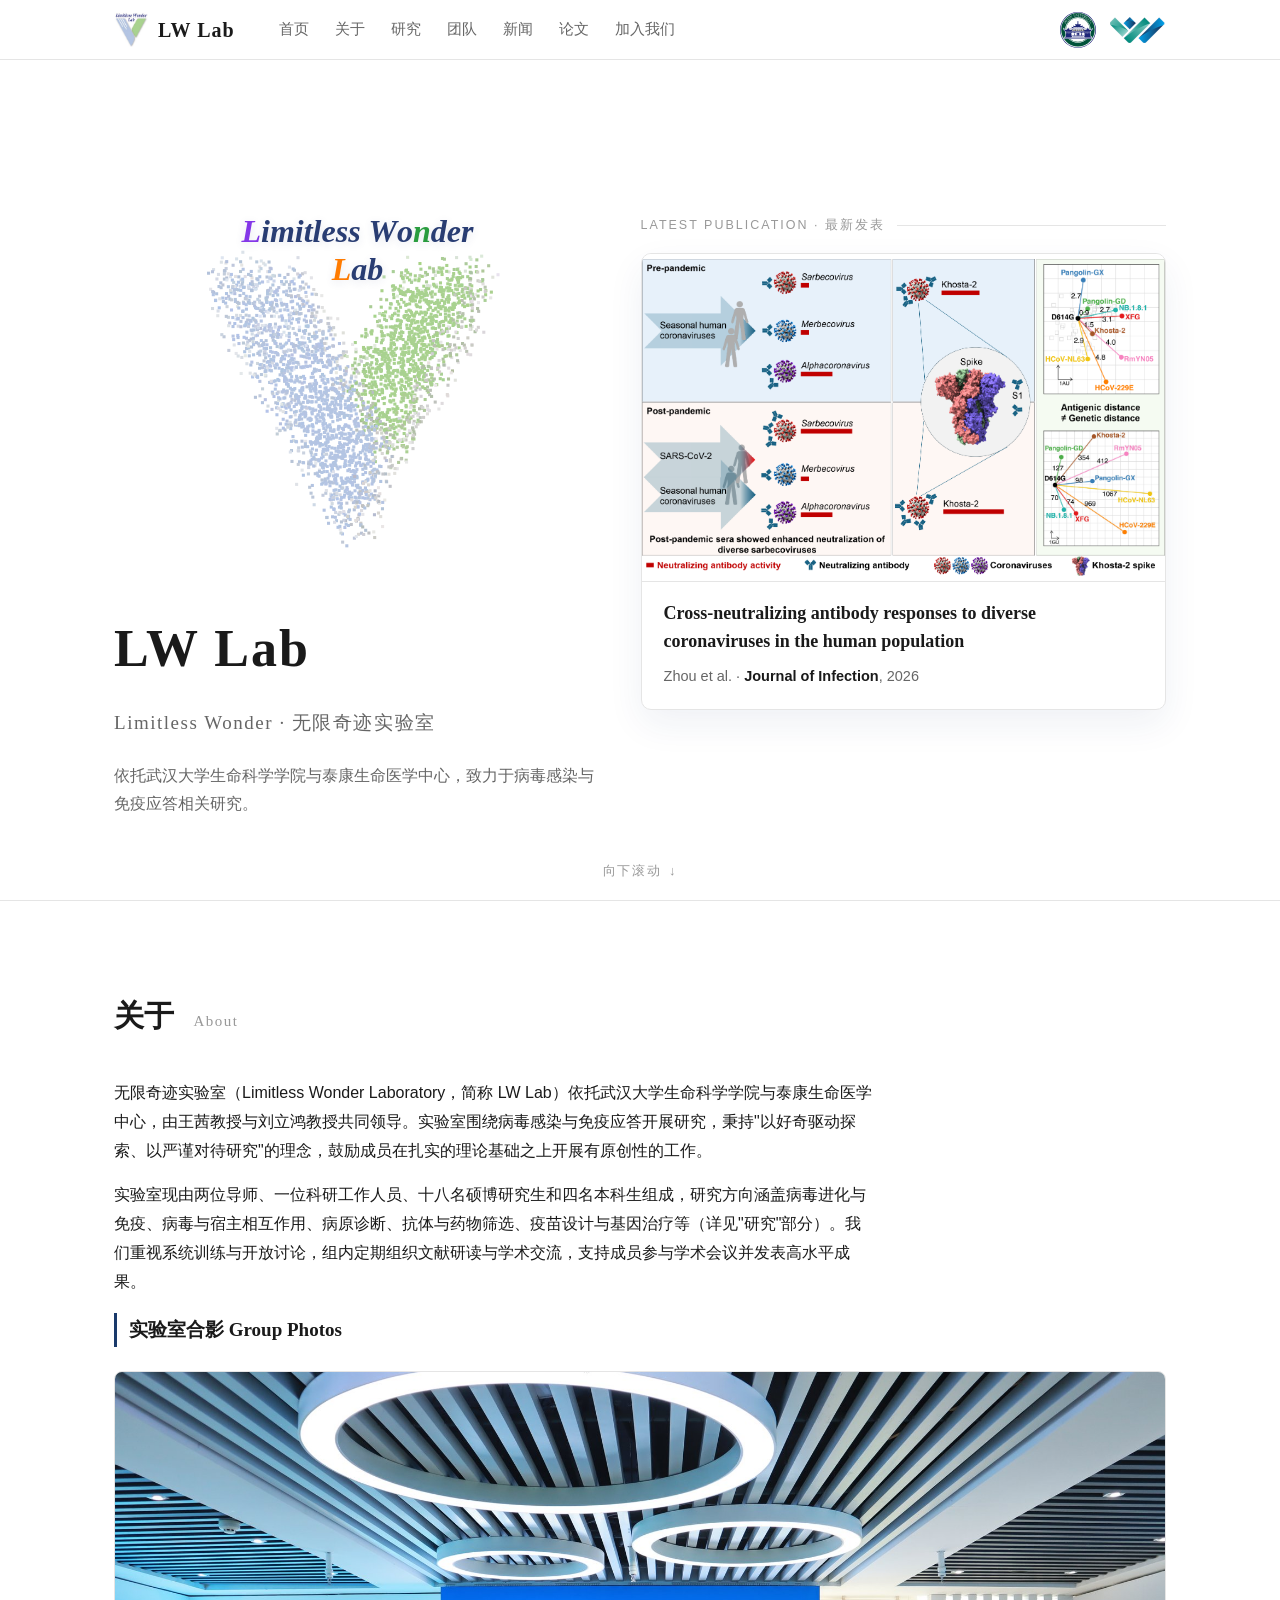
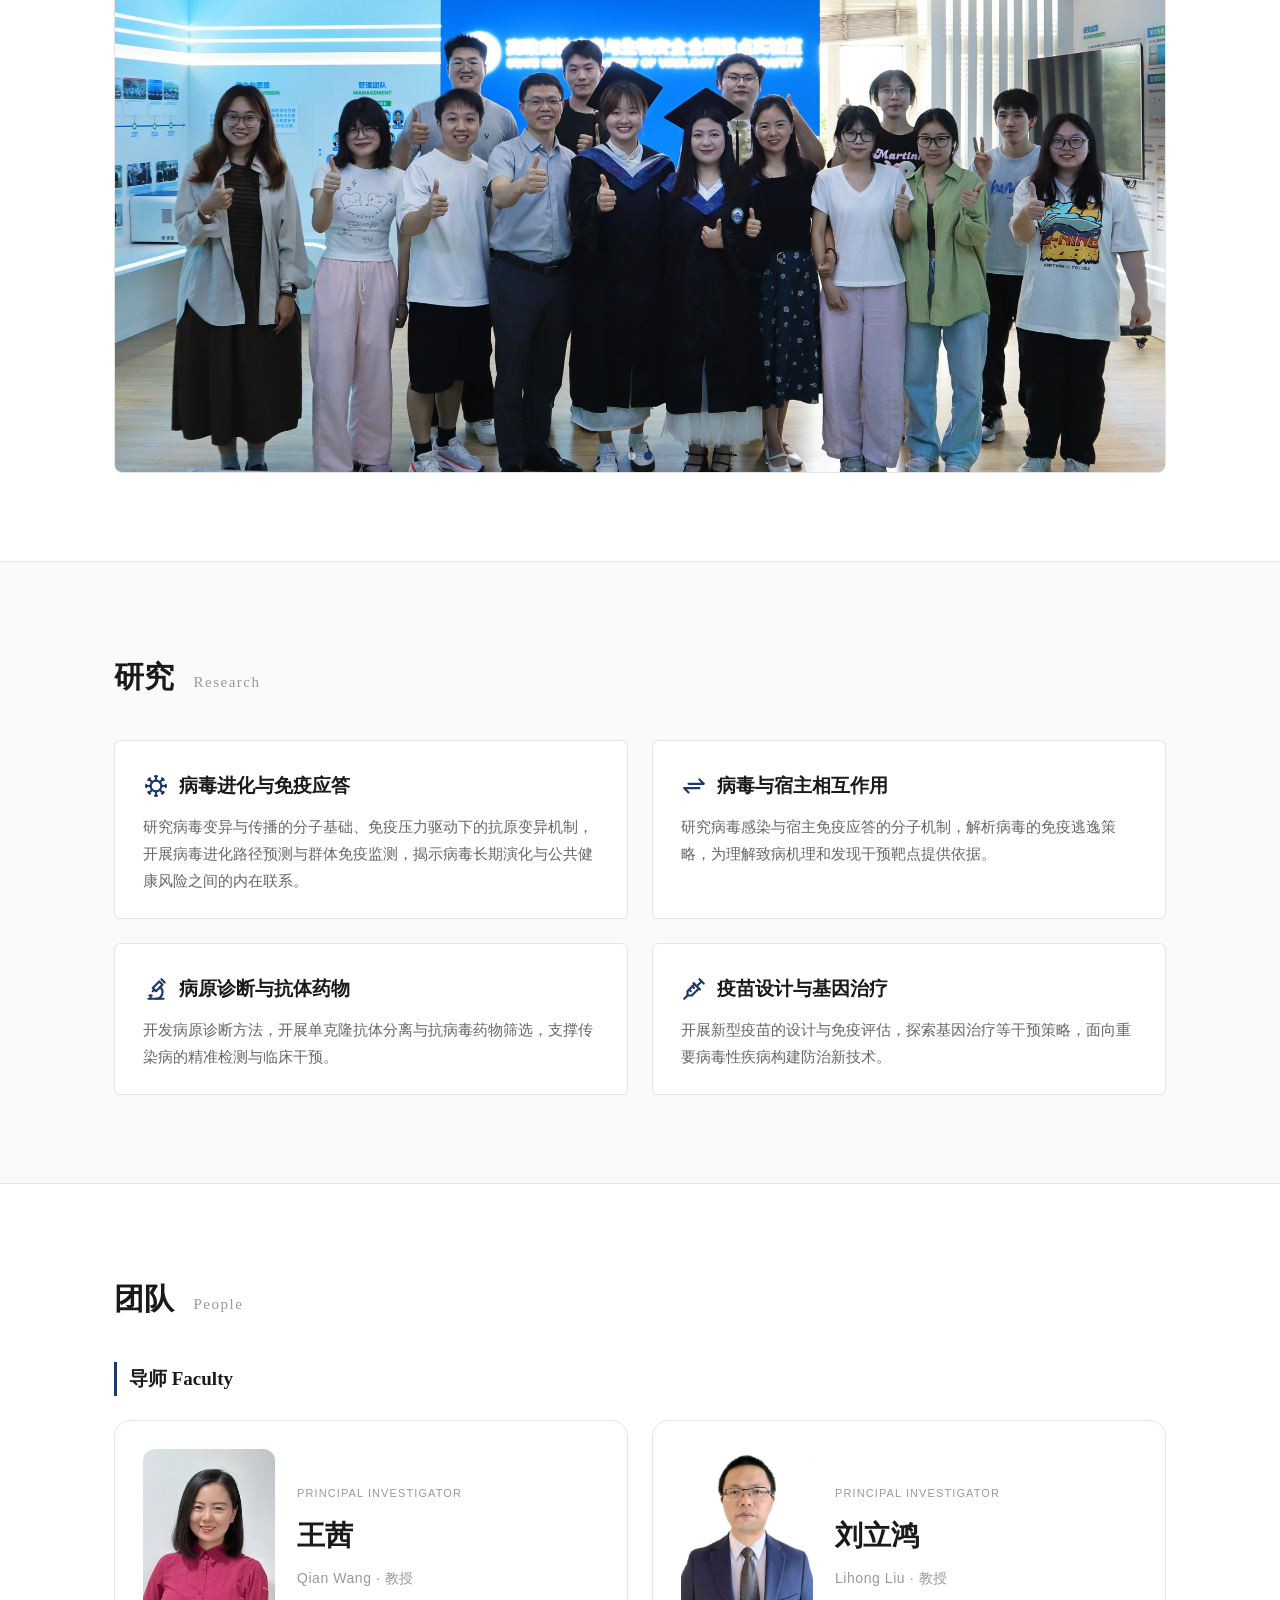
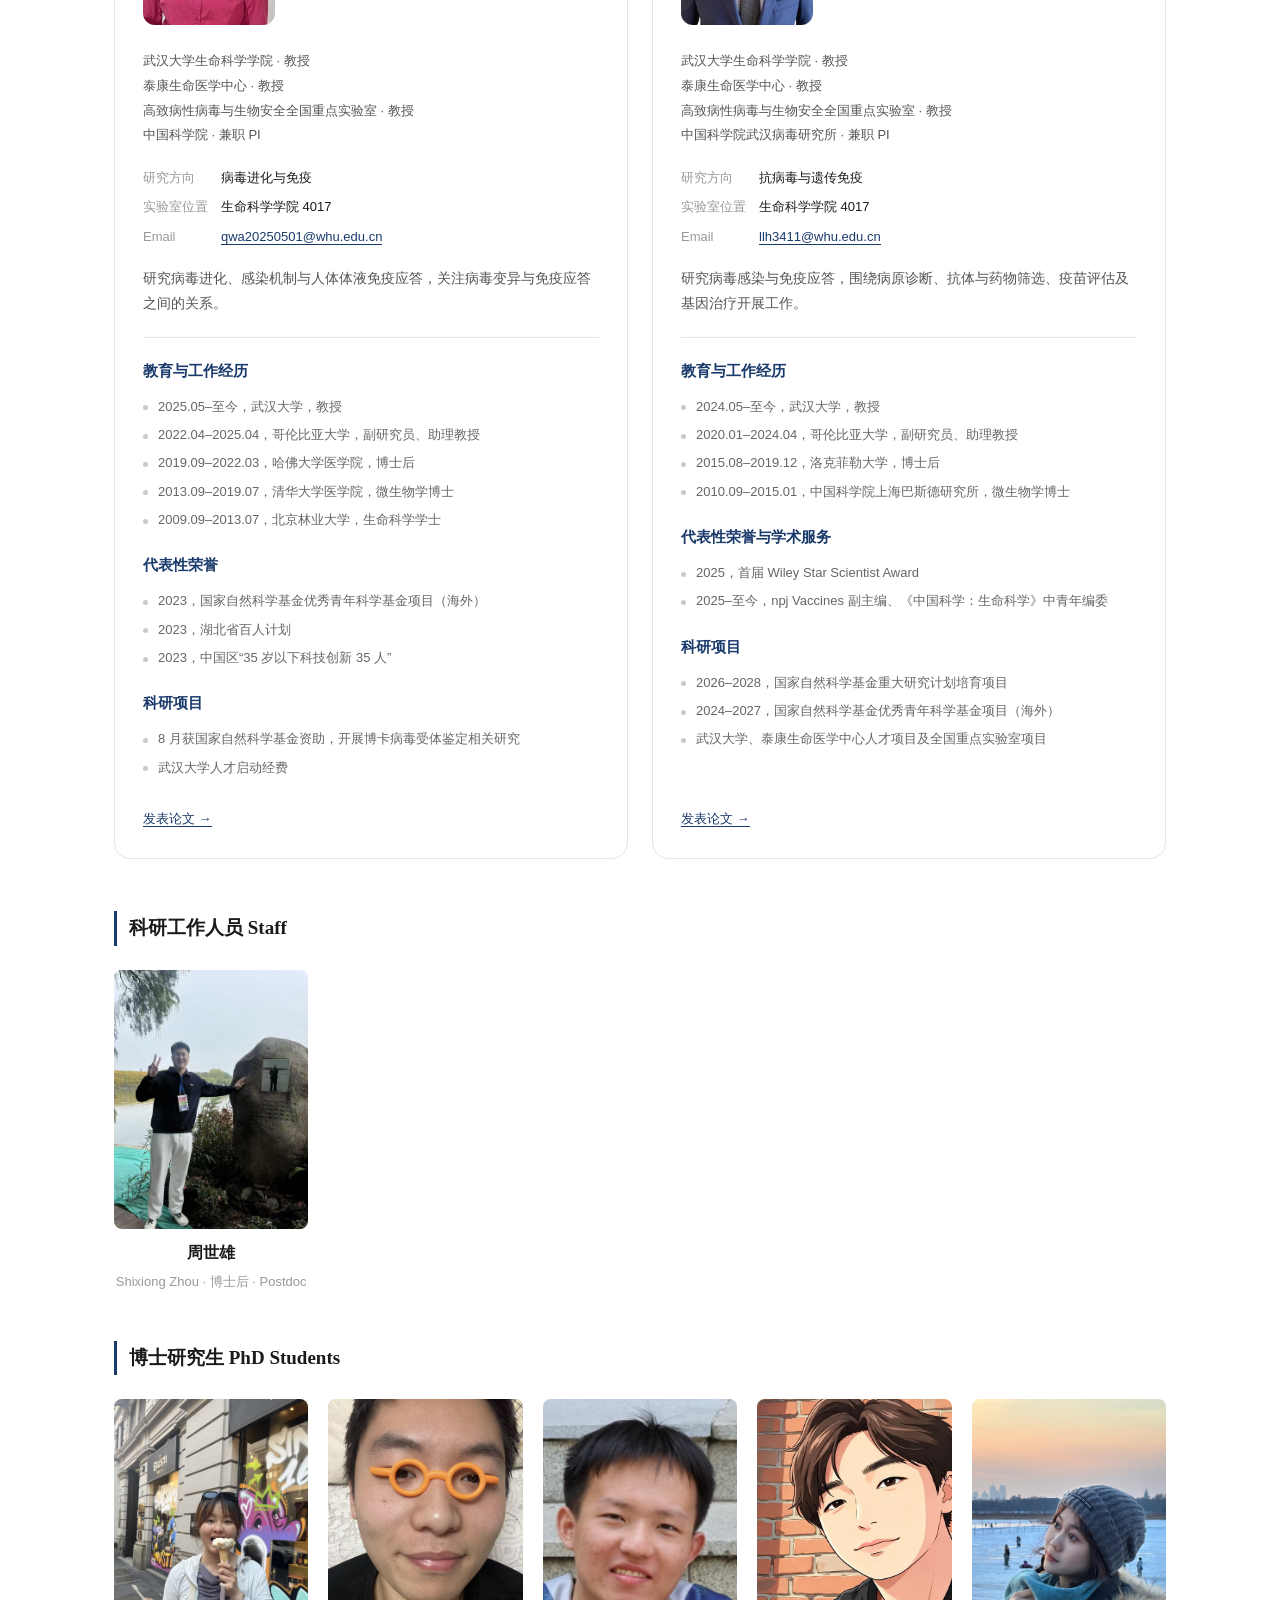
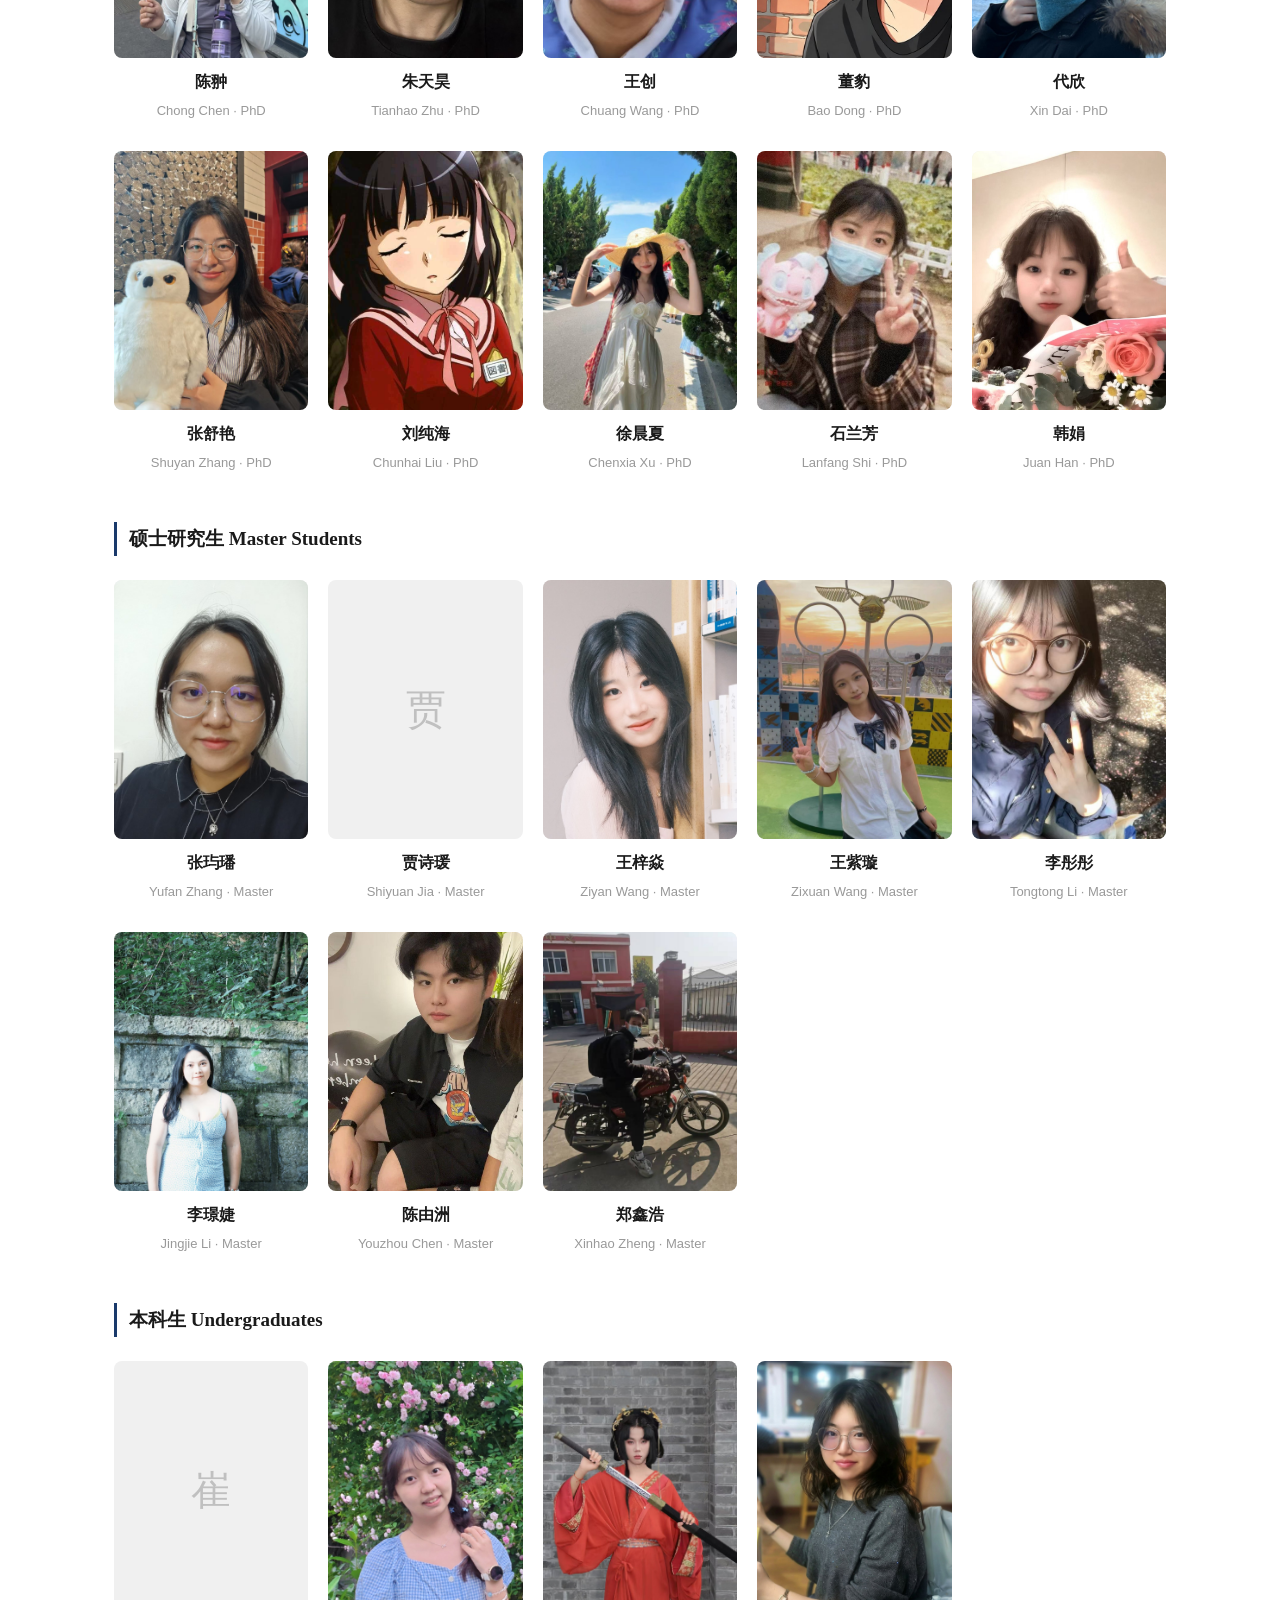
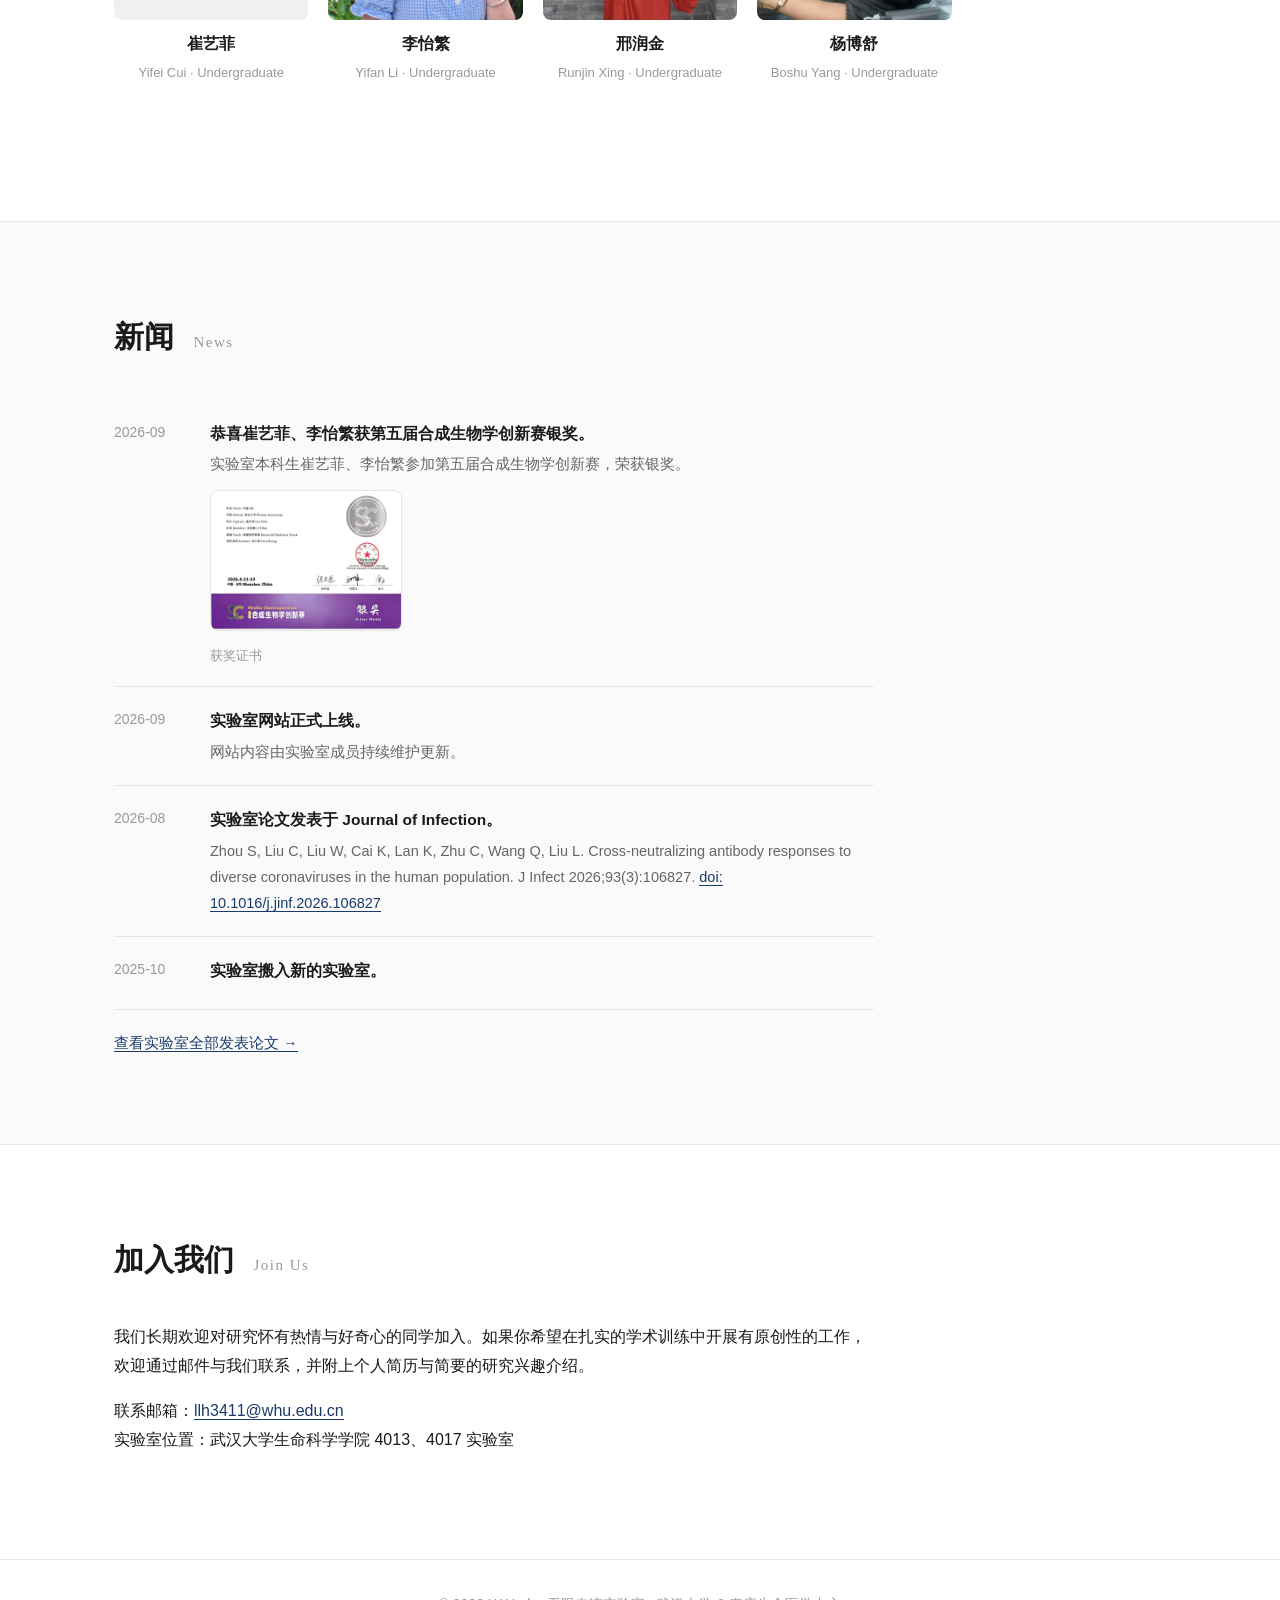
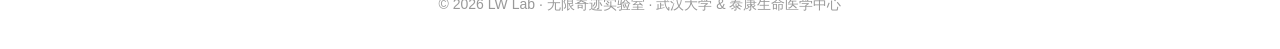
==== commit 3d8e63f5: "tune: 粒子交互参数按用户实测调整（半径 30、冲量 14）" ====
--- a/index.html
+++ b/index.html
@@ -5,15 +5,15 @@
   <meta name="viewport" content="width=device-width, initial-scale=1.0">
   <title>LW Lab · 无限奇迹实验室</title>
   <meta name="description" content="LW Lab（无限奇迹实验室 / Limitless Wonder Laboratory）官方网站 · 武汉大学生命科学学院 / 泰康生命医学中心">
-  <link rel="icon" type="image/jpeg" href="assets/photos/LWlab.jpg?v=463a334666ec">
-  <link rel="stylesheet" href="css/style.css?v=463a334666ec">
+  <link rel="icon" type="image/jpeg" href="assets/photos/LWlab.jpg?v=4a29a81e428a">
+  <link rel="stylesheet" href="css/style.css?v=4a29a81e428a">
 </head>
 <body>
 
   <header class="site-header">
     <div class="container header-inner">
       <a class="brand" href="#home">
-        <img class="brand-logo" src="assets/photos/LWlab.jpg?v=463a334666ec" alt="LW Lab 徽标">
+        <img class="brand-logo" src="assets/photos/LWlab.jpg?v=4a29a81e428a" alt="LW Lab 徽标">
         <span>LW&nbsp;Lab</span>
       </a>
       <nav class="site-nav" id="siteNav" aria-label="主导航">
@@ -26,8 +26,8 @@
         <a href="#join">加入我们</a>
       </nav>
       <div class="header-logos" aria-label="依托单位">
-        <img src="assets/photos/武汉大学logo.svg?v=463a334666ec" alt="武汉大学" title="武汉大学">
-        <img src="assets/photos/taikang-logo.png?v=463a334666ec" alt="泰康生命医学中心" title="泰康生命医学中心">
+        <img src="assets/photos/武汉大学logo.svg?v=4a29a81e428a" alt="武汉大学" title="武汉大学">
+        <img src="assets/photos/taikang-logo.png?v=4a29a81e428a" alt="泰康生命医学中心" title="泰康生命医学中心">
       </div>
       <button class="nav-toggle" id="navToggle" aria-label="打开导航菜单" aria-expanded="false" aria-controls="siteNav">
         <span></span><span></span><span></span>
@@ -44,17 +44,17 @@
         <div class="hero-left">
           <!-- "拨开草丛"彩蛋层：藏在粒子下的小图标，鼠标靠近即显现 -->
           <div class="hero-icons" id="heroIcons" aria-hidden="true">
-            <span class="hero-icon"><img src="assets/icons/antibody-svgrepo-com.svg?v=463a334666ec" alt=""></span>
-            <span class="hero-icon"><img src="assets/icons/virus-3-svgrepo-com.svg?v=463a334666ec" alt=""></span>
-            <span class="hero-icon"><img src="assets/icons/pipette-svgrepo-com.svg?v=463a334666ec" alt=""></span>
-            <span class="hero-icon"><img src="assets/icons/mouse-svgrepo-com.svg?v=463a334666ec" alt=""></span>
+            <span class="hero-icon"><img src="assets/icons/antibody-svgrepo-com.svg?v=4a29a81e428a" alt=""></span>
+            <span class="hero-icon"><img src="assets/icons/virus-3-svgrepo-com.svg?v=4a29a81e428a" alt=""></span>
+            <span class="hero-icon"><img src="assets/icons/pipette-svgrepo-com.svg?v=4a29a81e428a" alt=""></span>
+            <span class="hero-icon"><img src="assets/icons/mouse-svgrepo-com.svg?v=4a29a81e428a" alt=""></span>
           </div>
           <canvas class="hero-canvas" id="heroCanvas" aria-hidden="true"></canvas>
 <div class="logo-lettering" id="logoLettering" role="img" aria-label="Limitless Wonder Lab"><span class="logo-word"><span class="logo-letter" aria-hidden="true">L</span><span class="logo-letter" aria-hidden="true">i</span><span class="logo-letter" aria-hidden="true">m</span><span class="logo-letter" aria-hidden="true">i</span><span class="logo-letter" aria-hidden="true">t</span><span class="logo-letter" aria-hidden="true">l</span><span class="logo-letter" aria-hidden="true">e</span><span class="logo-letter" aria-hidden="true">s</span><span class="logo-letter" aria-hidden="true">s</span></span><span class="logo-word"><span class="logo-letter" aria-hidden="true">W</span><span class="logo-letter" aria-hidden="true">o</span><span class="logo-letter" aria-hidden="true">n</span><span class="logo-letter" aria-hidden="true">d</span><span class="logo-letter" aria-hidden="true">e</span><span class="logo-letter" aria-hidden="true">r</span></span><span class="logo-word"><span class="logo-letter" aria-hidden="true">L</span><span class="logo-letter" aria-hidden="true">a</span><span class="logo-letter" aria-hidden="true">b</span></span></div>
           <div class="hero-text"><h1 class="hero-title">LW Lab</h1><p class="hero-sub">Limitless Wonder · 无限奇迹实验室</p><p class="hero-intro">依托武汉大学生命科学学院与泰康生命医学中心，致力于病毒感染与免疫应答相关研究。</p></div>
         </div>
 
-        <aside class="hero-right"><p class="hero-paper-label">Latest Publication · 最新发表</p><div class="paper-card" id="paperCard"><article class="paper-slide active"><a class="paper-fig" href="publication.html" aria-label="查看论文列表"><img src="assets/photos/publication/JOI.png?v=463a334666ec" alt="论文图形摘要：大流行后人群血清对多种冠状病毒展现出增强的中和抗体应答"></a><div class="paper-info"><p class="paper-title">Cross-neutralizing antibody responses to diverse coronaviruses in the human population</p><p class="paper-meta">Zhou et al. · <strong>Journal of Infection</strong>, 2026</p></div></article></div></aside>
+        <aside class="hero-right"><p class="hero-paper-label">Latest Publication · 最新发表</p><div class="paper-card" id="paperCard"><article class="paper-slide active"><a class="paper-fig" href="publication.html" aria-label="查看论文列表"><img src="assets/photos/publication/JOI.png?v=4a29a81e428a" alt="论文图形摘要：大流行后人群血清对多种冠状病毒展现出增强的中和抗体应答"></a><div class="paper-info"><p class="paper-title">Cross-neutralizing antibody responses to diverse coronaviruses in the human population</p><p class="paper-meta">Zhou et al. · <strong>Journal of Infection</strong>, 2026</p></div></article></div></aside>
 
       </div>
       <a class="hero-scroll-hint" href="#about" aria-label="向下滚动">向下滚动<span class="hero-scroll-arrow">↓</span></a>
@@ -65,7 +65,7 @@
   <div class="container">
 <h2 class="section-title">关于 <span class="section-title-en">About</span></h2>
 <div class="section-body"><p>无限奇迹实验室（Limitless Wonder Laboratory，简称 LW Lab）依托武汉大学生命科学学院与泰康生命医学中心，由王茜教授与刘立鸿教授共同领导。实验室围绕病毒感染与免疫应答开展研究，秉持&quot;以好奇驱动探索、以严谨对待研究&quot;的理念，鼓励成员在扎实的理论基础之上开展有原创性的工作。</p>
-<p>实验室现由两位导师、一位科研工作人员、十八名硕博研究生和四名本科生组成，研究方向涵盖病毒进化与免疫、病毒与宿主相互作用、病原诊断、抗体与药物筛选、疫苗设计与基因治疗等（详见&quot;研究&quot;部分）。我们重视系统训练与开放讨论，组内定期组织文献研读与学术交流，支持成员参与学术会议并发表高水平成果。</p></div><h3 class="people-group-title">实验室合影 Group Photos</h3><div class="gallery" id="gallery"><div class="gallery-track" id="galleryTrack"><img src="assets/photos/group-1.jpg?v=463a334666ec" alt="实验室合影一" draggable="false"><img src="assets/photos/group-2.jpg?v=463a334666ec" alt="实验室合影二" draggable="false"></div><button class="gallery-btn gallery-prev" id="galleryPrev" aria-label="上一张">‹</button><button class="gallery-btn gallery-next" id="galleryNext" aria-label="下一张">›</button><div class="gallery-dots" id="galleryDots" role="group" aria-label="合影切换"></div></div>
+<p>实验室现由两位导师、一位科研工作人员、十八名硕博研究生和四名本科生组成，研究方向涵盖病毒进化与免疫、病毒与宿主相互作用、病原诊断、抗体与药物筛选、疫苗设计与基因治疗等（详见&quot;研究&quot;部分）。我们重视系统训练与开放讨论，组内定期组织文献研读与学术交流，支持成员参与学术会议并发表高水平成果。</p></div><h3 class="people-group-title">实验室合影 Group Photos</h3><div class="gallery" id="gallery"><div class="gallery-track" id="galleryTrack"><img src="assets/photos/group-1.jpg?v=4a29a81e428a" alt="实验室合影一" draggable="false"><img src="assets/photos/group-2.jpg?v=4a29a81e428a" alt="实验室合影二" draggable="false"></div><button class="gallery-btn gallery-prev" id="galleryPrev" aria-label="上一张">‹</button><button class="gallery-btn gallery-next" id="galleryNext" aria-label="下一张">›</button><div class="gallery-dots" id="galleryDots" role="group" aria-label="合影切换"></div></div>
   </div>
 </section>
 
@@ -73,7 +73,7 @@
     <section class="section section-alt" id="research">
   <div class="container">
 <h2 class="section-title">研究 <span class="section-title-en">Research</span></h2>
-<div class="research-grid"><article class="research-card"><h3><img src="assets/icons/virus.svg?v=463a334666ec" alt="" aria-hidden="true">病毒进化与免疫应答</h3><p>研究病毒变异与传播的分子基础、免疫压力驱动下的抗原变异机制，开展病毒进化路径预测与群体免疫监测，揭示病毒长期演化与公共健康风险之间的内在联系。</p></article><article class="research-card"><h3><img src="assets/icons/arrows-exchange.svg?v=463a334666ec" alt="" aria-hidden="true">病毒与宿主相互作用</h3><p>研究病毒感染与宿主免疫应答的分子机制，解析病毒的免疫逃逸策略，为理解致病机理和发现干预靶点提供依据。</p></article><article class="research-card"><h3><img src="assets/icons/microscope.svg?v=463a334666ec" alt="" aria-hidden="true">病原诊断与抗体药物</h3><p>开发病原诊断方法，开展单克隆抗体分离与抗病毒药物筛选，支撑传染病的精准检测与临床干预。</p></article><article class="research-card"><h3><img src="assets/icons/vaccine.svg?v=463a334666ec" alt="" aria-hidden="true">疫苗设计与基因治疗</h3><p>开展新型疫苗的设计与免疫评估，探索基因治疗等干预策略，面向重要病毒性疾病构建防治新技术。</p></article></div>
+<div class="research-grid"><article class="research-card"><h3><img src="assets/icons/virus.svg?v=4a29a81e428a" alt="" aria-hidden="true">病毒进化与免疫应答</h3><p>研究病毒变异与传播的分子基础、免疫压力驱动下的抗原变异机制，开展病毒进化路径预测与群体免疫监测，揭示病毒长期演化与公共健康风险之间的内在联系。</p></article><article class="research-card"><h3><img src="assets/icons/arrows-exchange.svg?v=4a29a81e428a" alt="" aria-hidden="true">病毒与宿主相互作用</h3><p>研究病毒感染与宿主免疫应答的分子机制，解析病毒的免疫逃逸策略，为理解致病机理和发现干预靶点提供依据。</p></article><article class="research-card"><h3><img src="assets/icons/microscope.svg?v=4a29a81e428a" alt="" aria-hidden="true">病原诊断与抗体药物</h3><p>开发病原诊断方法，开展单克隆抗体分离与抗病毒药物筛选，支撑传染病的精准检测与临床干预。</p></article><article class="research-card"><h3><img src="assets/icons/vaccine.svg?v=4a29a81e428a" alt="" aria-hidden="true">疫苗设计与基因治疗</h3><p>开展新型疫苗的设计与免疫评估，探索基因治疗等干预策略，面向重要病毒性疾病构建防治新技术。</p></article></div>
   </div>
 </section>
 
@@ -82,10 +82,10 @@
   <div class="container">
 <h2 class="section-title">团队 <span class="section-title-en">People</span></h2>
 <h3 class="people-group-title">导师 Faculty</h3><div class="faculty-grid"><article class="faculty-profile faculty-pink" id="profile-qianwang" tabindex="0" aria-labelledby="profile-qianwang-name">
-<div class="faculty-head"><div class="faculty-photo"><span class="photo-fallback" aria-hidden="true">王</span><img src="assets/photos/qianwang.jpg?v=463a334666ec" alt="王茜" loading="lazy" onerror="this.style.display='none'"></div><div class="faculty-meta"><p class="faculty-role">Principal Investigator</p><h3 class="faculty-name" id="profile-qianwang-name">王茜</h3><p class="faculty-en">Qian Wang · 教授</p></div></div><ul class="faculty-affiliations"><li>武汉大学生命科学学院 · 教授</li><li>泰康生命医学中心 · 教授</li><li>高致病性病毒与生物安全全国重点实验室 · 教授</li><li>中国科学院 · 兼职 PI</li></ul><dl class="faculty-facts"><div><dt>研究方向</dt><dd>病毒进化与免疫</dd></div>
+<div class="faculty-head"><div class="faculty-photo"><span class="photo-fallback" aria-hidden="true">王</span><img src="assets/photos/qianwang.jpg?v=4a29a81e428a" alt="王茜" loading="lazy" onerror="this.style.display='none'"></div><div class="faculty-meta"><p class="faculty-role">Principal Investigator</p><h3 class="faculty-name" id="profile-qianwang-name">王茜</h3><p class="faculty-en">Qian Wang · 教授</p></div></div><ul class="faculty-affiliations"><li>武汉大学生命科学学院 · 教授</li><li>泰康生命医学中心 · 教授</li><li>高致病性病毒与生物安全全国重点实验室 · 教授</li><li>中国科学院 · 兼职 PI</li></ul><dl class="faculty-facts"><div><dt>研究方向</dt><dd>病毒进化与免疫</dd></div>
 <div><dt>实验室位置</dt><dd>生命科学学院 4017</dd></div><div><dt>Email</dt><dd><a class="link" href="mailto:qwa20250501@whu.edu.cn">qwa20250501@whu.edu.cn</a></dd></div></dl><p class="faculty-summary">研究病毒进化、感染机制与人体体液免疫应答，关注病毒变异与免疫应答之间的关系。</p><div class="faculty-body"><div class="faculty-block"><h4>教育与工作经历</h4><ul><li>2025.05–至今，武汉大学，教授</li><li>2022.04–2025.04，哥伦比亚大学，副研究员、助理教授</li><li>2019.09–2022.03，哈佛大学医学院，博士后</li><li>2013.09–2019.07，清华大学医学院，微生物学博士</li><li>2009.09–2013.07，北京林业大学，生命科学学士</li></ul></div><div class="faculty-block"><h4>代表性荣誉</h4><ul><li>2023，国家自然科学基金优秀青年科学基金项目（海外）</li><li>2023，湖北省百人计划</li><li>2023，中国区“35 岁以下科技创新 35 人”</li></ul></div><div class="faculty-block"><h4>科研项目</h4><ul><li>8 月获国家自然科学基金资助，开展博卡病毒受体鉴定相关研究</li><li>武汉大学人才启动经费</li></ul></div></div><p class="faculty-publications"><a class="link" href="publication.html">发表论文 →</a></p></article><article class="faculty-profile faculty-blue" id="profile-liuhong" tabindex="0" aria-labelledby="profile-liuhong-name">
-<div class="faculty-head"><div class="faculty-photo"><span class="photo-fallback" aria-hidden="true">刘</span><img src="assets/photos/lihong-liu.jpg?v=463a334666ec" alt="刘立鸿" loading="lazy" onerror="this.style.display='none'"></div><div class="faculty-meta"><p class="faculty-role">Principal Investigator</p><h3 class="faculty-name" id="profile-liuhong-name">刘立鸿</h3><p class="faculty-en">Lihong Liu · 教授</p></div></div><ul class="faculty-affiliations"><li>武汉大学生命科学学院 · 教授</li><li>泰康生命医学中心 · 教授</li><li>高致病性病毒与生物安全全国重点实验室 · 教授</li><li>中国科学院武汉病毒研究所 · 兼职 PI</li></ul><dl class="faculty-facts"><div><dt>研究方向</dt><dd>抗病毒与遗传免疫</dd></div>
-<div><dt>实验室位置</dt><dd>生命科学学院 4017</dd></div><div><dt>Email</dt><dd><a class="link" href="mailto:llh3411@whu.edu.cn">llh3411@whu.edu.cn</a></dd></div></dl><p class="faculty-summary">研究病毒感染与免疫应答，围绕病原诊断、抗体与药物筛选、疫苗评估及基因治疗开展工作。</p><div class="faculty-body"><div class="faculty-block"><h4>教育与工作经历</h4><ul><li>2024.05–至今，武汉大学，教授</li><li>2020.01–2024.04，哥伦比亚大学，副研究员、助理教授</li><li>2015.08–2019.12，洛克菲勒大学，博士后</li><li>2010.09–2015.01，中国科学院上海巴斯德研究所，微生物学博士</li></ul></div><div class="faculty-block"><h4>代表性荣誉与学术服务</h4><ul><li>2025，首届 Wiley Star Scientist Award</li><li>2025–至今，npj Vaccines 副主编、《中国科学：生命科学》中青年编委</li></ul></div><div class="faculty-block"><h4>科研项目</h4><ul><li>2026–2028，国家自然科学基金重大研究计划培育项目</li><li>2024–2027，国家自然科学基金优秀青年科学基金项目（海外）</li><li>武汉大学、泰康生命医学中心人才项目及全国重点实验室项目</li></ul></div></div><p class="faculty-publications"><a class="link" href="publication.html">发表论文 →</a></p></article></div><h3 class="people-group-title">科研工作人员 Staff</h3><div class="people-grid"><div class="person"><div class="photo"><span class="photo-fallback" aria-hidden="true">周</span><img src="assets/photos/shixiong-zhou.jpg?v=463a334666ec" alt="周世雄" loading="lazy" onerror="this.style.display='none'"></div><p class="person-name">周世雄</p><p class="person-sub">Shixiong Zhou · 博士后 · Postdoc</p></div></div><h3 class="people-group-title">博士研究生 PhD Students</h3><div class="people-grid"><div class="person"><div class="photo"><span class="photo-fallback" aria-hidden="true">陈</span><img src="assets/photos/chong-chen.jpg?v=463a334666ec" alt="陈翀" loading="lazy" onerror="this.style.display='none'"></div><p class="person-name">陈翀</p><p class="person-sub">Chong Chen · PhD</p></div><div class="person"><div class="photo"><span class="photo-fallback" aria-hidden="true">朱</span><img src="assets/photos/tianhao-zhu.jpg?v=463a334666ec" alt="朱天昊" loading="lazy" onerror="this.style.display='none'"></div><p class="person-name">朱天昊</p><p class="person-sub">Tianhao Zhu · PhD</p></div><div class="person"><div class="photo"><span class="photo-fallback" aria-hidden="true">王</span><img src="assets/photos/chuang-wang.jpg?v=463a334666ec" alt="王创" loading="lazy" onerror="this.style.display='none'"></div><p class="person-name">王创</p><p class="person-sub">Chuang Wang · PhD</p></div><div class="person"><div class="photo"><span class="photo-fallback" aria-hidden="true">董</span><img src="assets/photos/bao-dong.jpg?v=463a334666ec" alt="董豹" loading="lazy" onerror="this.style.display='none'"></div><p class="person-name">董豹</p><p class="person-sub">Bao Dong · PhD</p></div><div class="person"><div class="photo"><span class="photo-fallback" aria-hidden="true">代</span><img src="assets/photos/xin-dai.jpg?v=463a334666ec" alt="代欣" loading="lazy" onerror="this.style.display='none'"></div><p class="person-name">代欣</p><p class="person-sub">Xin Dai · PhD</p></div><div class="person"><div class="photo"><span class="photo-fallback" aria-hidden="true">张</span><img src="assets/photos/shuyan-zhang.jpg?v=463a334666ec" alt="张舒艳" loading="lazy" onerror="this.style.display='none'"></div><p class="person-name">张舒艳</p><p class="person-sub">Shuyan Zhang · PhD</p></div><div class="person"><div class="photo"><span class="photo-fallback" aria-hidden="true">刘</span><img src="assets/photos/chunhai-liu.jpg?v=463a334666ec" alt="刘纯海" loading="lazy" onerror="this.style.display='none'"></div><p class="person-name">刘纯海</p><p class="person-sub">Chunhai Liu · PhD</p></div><div class="person"><div class="photo"><span class="photo-fallback" aria-hidden="true">徐</span><img src="assets/photos/xuchen-xia.jpg?v=463a334666ec" alt="徐晨夏" loading="lazy" onerror="this.style.display='none'"></div><p class="person-name">徐晨夏</p><p class="person-sub">Chenxia Xu · PhD</p></div><div class="person"><div class="photo"><span class="photo-fallback" aria-hidden="true">石</span><img src="assets/photos/shilan-fang.jpg?v=463a334666ec" alt="石兰芳" loading="lazy" onerror="this.style.display='none'"></div><p class="person-name">石兰芳</p><p class="person-sub">Lanfang Shi · PhD</p></div><div class="person"><div class="photo"><span class="photo-fallback" aria-hidden="true">韩</span><img src="assets/photos/juan-han.jpg?v=463a334666ec" alt="韩娟" loading="lazy" onerror="this.style.display='none'"></div><p class="person-name">韩娟</p><p class="person-sub">Juan Han · PhD</p></div></div><h3 class="people-group-title">硕士研究生 Master Students</h3><div class="people-grid"><div class="person"><div class="photo"><span class="photo-fallback" aria-hidden="true">张</span><img src="assets/photos/yufan-zhang.jpg?v=463a334666ec" alt="张玙璠" loading="lazy" onerror="this.style.display='none'"></div><p class="person-name">张玙璠</p><p class="person-sub">Yufan Zhang · Master</p></div><div class="person"><div class="photo"><span class="photo-fallback" aria-hidden="true">贾</span><img src="assets/photos/shiyuan-jia.jpg?v=463a334666ec" alt="贾诗瑗" loading="lazy" onerror="this.style.display='none'"></div><p class="person-name">贾诗瑗</p><p class="person-sub">Shiyuan Jia · Master</p></div><div class="person"><div class="photo"><span class="photo-fallback" aria-hidden="true">王</span><img src="assets/photos/ziyan-wang.jpg?v=463a334666ec" alt="王梓焱" loading="lazy" onerror="this.style.display='none'"></div><p class="person-name">王梓焱</p><p class="person-sub">Ziyan Wang · Master</p></div><div class="person"><div class="photo"><span class="photo-fallback" aria-hidden="true">王</span><img src="assets/photos/zixuan-wang.jpg?v=463a334666ec" alt="王紫璇" loading="lazy" onerror="this.style.display='none'"></div><p class="person-name">王紫璇</p><p class="person-sub">Zixuan Wang · Master</p></div><div class="person"><div class="photo"><span class="photo-fallback" aria-hidden="true">李</span><img src="assets/photos/tongtong-li.jpg?v=463a334666ec" alt="李彤彤" loading="lazy" onerror="this.style.display='none'"></div><p class="person-name">李彤彤</p><p class="person-sub">Tongtong Li · Master</p></div><div class="person"><div class="photo"><span class="photo-fallback" aria-hidden="true">李</span><img src="assets/photos/jingjie-li.jpg?v=463a334666ec" alt="李璟婕" loading="lazy" onerror="this.style.display='none'"></div><p class="person-name">李璟婕</p><p class="person-sub">Jingjie Li · Master</p></div><div class="person"><div class="photo"><span class="photo-fallback" aria-hidden="true">陈</span><img src="assets/photos/youzhou-chen.jpg?v=463a334666ec" alt="陈由洲" loading="lazy" onerror="this.style.display='none'"></div><p class="person-name">陈由洲</p><p class="person-sub">Youzhou Chen · Master</p></div><div class="person"><div class="photo"><span class="photo-fallback" aria-hidden="true">郑</span><img src="assets/photos/xinhao-zheng.jpg?v=463a334666ec" alt="郑鑫浩" loading="lazy" onerror="this.style.display='none'"></div><p class="person-name">郑鑫浩</p><p class="person-sub">Xinhao Zheng · Master</p></div></div><h3 class="people-group-title">本科生 Undergraduates</h3><div class="people-grid"><div class="person"><div class="photo"><span class="photo-fallback" aria-hidden="true">崔</span><img src="assets/photos/cui-yifei.jpg?v=463a334666ec" alt="崔艺菲" loading="lazy" onerror="this.style.display='none'"></div><p class="person-name">崔艺菲</p><p class="person-sub">Yifei Cui · Undergraduate</p></div><div class="person"><div class="photo"><span class="photo-fallback" aria-hidden="true">李</span><img src="assets/photos/yifan-li.jpg?v=463a334666ec" alt="李怡繁" loading="lazy" onerror="this.style.display='none'"></div><p class="person-name">李怡繁</p><p class="person-sub">Yifan Li · Undergraduate</p></div><div class="person"><div class="photo"><span class="photo-fallback" aria-hidden="true">邢</span><img src="assets/photos/runjin-xing.jpg?v=463a334666ec" alt="邢润金" loading="lazy" onerror="this.style.display='none'"></div><p class="person-name">邢润金</p><p class="person-sub">Runjin Xing · Undergraduate</p></div><div class="person"><div class="photo"><span class="photo-fallback" aria-hidden="true">杨</span><img src="assets/photos/boshu-yang.jpg?v=463a334666ec" alt="杨博舒" loading="lazy" onerror="this.style.display='none'"></div><p class="person-name">杨博舒</p><p class="person-sub">Boshu Yang · Undergraduate</p></div></div>
+<div class="faculty-head"><div class="faculty-photo"><span class="photo-fallback" aria-hidden="true">刘</span><img src="assets/photos/lihong-liu.jpg?v=4a29a81e428a" alt="刘立鸿" loading="lazy" onerror="this.style.display='none'"></div><div class="faculty-meta"><p class="faculty-role">Principal Investigator</p><h3 class="faculty-name" id="profile-liuhong-name">刘立鸿</h3><p class="faculty-en">Lihong Liu · 教授</p></div></div><ul class="faculty-affiliations"><li>武汉大学生命科学学院 · 教授</li><li>泰康生命医学中心 · 教授</li><li>高致病性病毒与生物安全全国重点实验室 · 教授</li><li>中国科学院武汉病毒研究所 · 兼职 PI</li></ul><dl class="faculty-facts"><div><dt>研究方向</dt><dd>抗病毒与遗传免疫</dd></div>
+<div><dt>实验室位置</dt><dd>生命科学学院 4017</dd></div><div><dt>Email</dt><dd><a class="link" href="mailto:llh3411@whu.edu.cn">llh3411@whu.edu.cn</a></dd></div></dl><p class="faculty-summary">研究病毒感染与免疫应答，围绕病原诊断、抗体与药物筛选、疫苗评估及基因治疗开展工作。</p><div class="faculty-body"><div class="faculty-block"><h4>教育与工作经历</h4><ul><li>2024.05–至今，武汉大学，教授</li><li>2020.01–2024.04，哥伦比亚大学，副研究员、助理教授</li><li>2015.08–2019.12，洛克菲勒大学，博士后</li><li>2010.09–2015.01，中国科学院上海巴斯德研究所，微生物学博士</li></ul></div><div class="faculty-block"><h4>代表性荣誉与学术服务</h4><ul><li>2025，首届 Wiley Star Scientist Award</li><li>2025–至今，npj Vaccines 副主编、《中国科学：生命科学》中青年编委</li></ul></div><div class="faculty-block"><h4>科研项目</h4><ul><li>2026–2028，国家自然科学基金重大研究计划培育项目</li><li>2024–2027，国家自然科学基金优秀青年科学基金项目（海外）</li><li>武汉大学、泰康生命医学中心人才项目及全国重点实验室项目</li></ul></div></div><p class="faculty-publications"><a class="link" href="publication.html">发表论文 →</a></p></article></div><h3 class="people-group-title">科研工作人员 Staff</h3><div class="people-grid"><div class="person"><div class="photo"><span class="photo-fallback" aria-hidden="true">周</span><img src="assets/photos/shixiong-zhou.jpg?v=4a29a81e428a" alt="周世雄" loading="lazy" onerror="this.style.display='none'"></div><p class="person-name">周世雄</p><p class="person-sub">Shixiong Zhou · 博士后 · Postdoc</p></div></div><h3 class="people-group-title">博士研究生 PhD Students</h3><div class="people-grid"><div class="person"><div class="photo"><span class="photo-fallback" aria-hidden="true">陈</span><img src="assets/photos/chong-chen.jpg?v=4a29a81e428a" alt="陈翀" loading="lazy" onerror="this.style.display='none'"></div><p class="person-name">陈翀</p><p class="person-sub">Chong Chen · PhD</p></div><div class="person"><div class="photo"><span class="photo-fallback" aria-hidden="true">朱</span><img src="assets/photos/tianhao-zhu.jpg?v=4a29a81e428a" alt="朱天昊" loading="lazy" onerror="this.style.display='none'"></div><p class="person-name">朱天昊</p><p class="person-sub">Tianhao Zhu · PhD</p></div><div class="person"><div class="photo"><span class="photo-fallback" aria-hidden="true">王</span><img src="assets/photos/chuang-wang.jpg?v=4a29a81e428a" alt="王创" loading="lazy" onerror="this.style.display='none'"></div><p class="person-name">王创</p><p class="person-sub">Chuang Wang · PhD</p></div><div class="person"><div class="photo"><span class="photo-fallback" aria-hidden="true">董</span><img src="assets/photos/bao-dong.jpg?v=4a29a81e428a" alt="董豹" loading="lazy" onerror="this.style.display='none'"></div><p class="person-name">董豹</p><p class="person-sub">Bao Dong · PhD</p></div><div class="person"><div class="photo"><span class="photo-fallback" aria-hidden="true">代</span><img src="assets/photos/xin-dai.jpg?v=4a29a81e428a" alt="代欣" loading="lazy" onerror="this.style.display='none'"></div><p class="person-name">代欣</p><p class="person-sub">Xin Dai · PhD</p></div><div class="person"><div class="photo"><span class="photo-fallback" aria-hidden="true">张</span><img src="assets/photos/shuyan-zhang.jpg?v=4a29a81e428a" alt="张舒艳" loading="lazy" onerror="this.style.display='none'"></div><p class="person-name">张舒艳</p><p class="person-sub">Shuyan Zhang · PhD</p></div><div class="person"><div class="photo"><span class="photo-fallback" aria-hidden="true">刘</span><img src="assets/photos/chunhai-liu.jpg?v=4a29a81e428a" alt="刘纯海" loading="lazy" onerror="this.style.display='none'"></div><p class="person-name">刘纯海</p><p class="person-sub">Chunhai Liu · PhD</p></div><div class="person"><div class="photo"><span class="photo-fallback" aria-hidden="true">徐</span><img src="assets/photos/xuchen-xia.jpg?v=4a29a81e428a" alt="徐晨夏" loading="lazy" onerror="this.style.display='none'"></div><p class="person-name">徐晨夏</p><p class="person-sub">Chenxia Xu · PhD</p></div><div class="person"><div class="photo"><span class="photo-fallback" aria-hidden="true">石</span><img src="assets/photos/shilan-fang.jpg?v=4a29a81e428a" alt="石兰芳" loading="lazy" onerror="this.style.display='none'"></div><p class="person-name">石兰芳</p><p class="person-sub">Lanfang Shi · PhD</p></div><div class="person"><div class="photo"><span class="photo-fallback" aria-hidden="true">韩</span><img src="assets/photos/juan-han.jpg?v=4a29a81e428a" alt="韩娟" loading="lazy" onerror="this.style.display='none'"></div><p class="person-name">韩娟</p><p class="person-sub">Juan Han · PhD</p></div></div><h3 class="people-group-title">硕士研究生 Master Students</h3><div class="people-grid"><div class="person"><div class="photo"><span class="photo-fallback" aria-hidden="true">张</span><img src="assets/photos/yufan-zhang.jpg?v=4a29a81e428a" alt="张玙璠" loading="lazy" onerror="this.style.display='none'"></div><p class="person-name">张玙璠</p><p class="person-sub">Yufan Zhang · Master</p></div><div class="person"><div class="photo"><span class="photo-fallback" aria-hidden="true">贾</span><img src="assets/photos/shiyuan-jia.jpg?v=4a29a81e428a" alt="贾诗瑗" loading="lazy" onerror="this.style.display='none'"></div><p class="person-name">贾诗瑗</p><p class="person-sub">Shiyuan Jia · Master</p></div><div class="person"><div class="photo"><span class="photo-fallback" aria-hidden="true">王</span><img src="assets/photos/ziyan-wang.jpg?v=4a29a81e428a" alt="王梓焱" loading="lazy" onerror="this.style.display='none'"></div><p class="person-name">王梓焱</p><p class="person-sub">Ziyan Wang · Master</p></div><div class="person"><div class="photo"><span class="photo-fallback" aria-hidden="true">王</span><img src="assets/photos/zixuan-wang.jpg?v=4a29a81e428a" alt="王紫璇" loading="lazy" onerror="this.style.display='none'"></div><p class="person-name">王紫璇</p><p class="person-sub">Zixuan Wang · Master</p></div><div class="person"><div class="photo"><span class="photo-fallback" aria-hidden="true">李</span><img src="assets/photos/tongtong-li.jpg?v=4a29a81e428a" alt="李彤彤" loading="lazy" onerror="this.style.display='none'"></div><p class="person-name">李彤彤</p><p class="person-sub">Tongtong Li · Master</p></div><div class="person"><div class="photo"><span class="photo-fallback" aria-hidden="true">李</span><img src="assets/photos/jingjie-li.jpg?v=4a29a81e428a" alt="李璟婕" loading="lazy" onerror="this.style.display='none'"></div><p class="person-name">李璟婕</p><p class="person-sub">Jingjie Li · Master</p></div><div class="person"><div class="photo"><span class="photo-fallback" aria-hidden="true">陈</span><img src="assets/photos/youzhou-chen.jpg?v=4a29a81e428a" alt="陈由洲" loading="lazy" onerror="this.style.display='none'"></div><p class="person-name">陈由洲</p><p class="person-sub">Youzhou Chen · Master</p></div><div class="person"><div class="photo"><span class="photo-fallback" aria-hidden="true">郑</span><img src="assets/photos/xinhao-zheng.jpg?v=4a29a81e428a" alt="郑鑫浩" loading="lazy" onerror="this.style.display='none'"></div><p class="person-name">郑鑫浩</p><p class="person-sub">Xinhao Zheng · Master</p></div></div><h3 class="people-group-title">本科生 Undergraduates</h3><div class="people-grid"><div class="person"><div class="photo"><span class="photo-fallback" aria-hidden="true">崔</span><img src="assets/photos/cui-yifei.jpg?v=4a29a81e428a" alt="崔艺菲" loading="lazy" onerror="this.style.display='none'"></div><p class="person-name">崔艺菲</p><p class="person-sub">Yifei Cui · Undergraduate</p></div><div class="person"><div class="photo"><span class="photo-fallback" aria-hidden="true">李</span><img src="assets/photos/yifan-li.jpg?v=4a29a81e428a" alt="李怡繁" loading="lazy" onerror="this.style.display='none'"></div><p class="person-name">李怡繁</p><p class="person-sub">Yifan Li · Undergraduate</p></div><div class="person"><div class="photo"><span class="photo-fallback" aria-hidden="true">邢</span><img src="assets/photos/runjin-xing.jpg?v=4a29a81e428a" alt="邢润金" loading="lazy" onerror="this.style.display='none'"></div><p class="person-name">邢润金</p><p class="person-sub">Runjin Xing · Undergraduate</p></div><div class="person"><div class="photo"><span class="photo-fallback" aria-hidden="true">杨</span><img src="assets/photos/boshu-yang.jpg?v=4a29a81e428a" alt="杨博舒" loading="lazy" onerror="this.style.display='none'"></div><p class="person-name">杨博舒</p><p class="person-sub">Boshu Yang · Undergraduate</p></div></div>
   </div>
 </section>
 
@@ -93,7 +93,7 @@
     <section class="section section-alt" id="news">
   <div class="container">
 <h2 class="section-title">新闻 <span class="section-title-en">News</span></h2>
-<ul class="news-list"><li class="news-item"><time class="news-date" datetime="2026-09">2026-09</time><div class="news-text"><p class="news-title">恭喜崔艺菲、李怡繁获第五届合成生物学创新赛银奖。</p><p class="news-detail">实验室本科生崔艺菲、李怡繁参加第五届合成生物学创新赛，荣获银奖。</p><figure class="news-figure"><button class="news-thumb" type="button" data-lightbox-src="assets/other/reward.jpg?v=463a334666ec" aria-label="放大查看配图"><img src="assets/other/reward.jpg?v=463a334666ec" alt="第五届合成生物学创新赛银奖证书" loading="lazy"></button><figcaption>获奖证书</figcaption></figure></div></li><li class="news-item"><time class="news-date" datetime="2026-09">2026-09</time><div class="news-text"><p class="news-title">实验室网站正式上线。</p><p class="news-detail">网站内容由实验室成员持续维护更新。</p></div></li><li class="news-item"><time class="news-date" datetime="2026-08">2026-08</time><div class="news-text"><p class="news-title">实验室论文发表于 Journal of Infection。</p><p class="news-detail">Zhou S, Liu C, Liu W, Cai K, Lan K, Zhu C, Wang Q, Liu L. Cross-neutralizing antibody responses to diverse coronaviruses in the human population. J Infect 2026;93(3):106827. <a class="link" href="https://doi.org/10.1016/j.jinf.2026.106827" target="_blank" rel="noopener">doi: 10.1016/j.jinf.2026.106827</a></p></div></li><li class="news-item"><time class="news-date" datetime="2025-10">2025-10</time><div class="news-text"><p class="news-title">实验室搬入新的实验室。</p></div></li></ul><p class="news-more"><a class="link" href="publication.html">查看实验室全部发表论文 →</a></p>
+<ul class="news-list"><li class="news-item"><time class="news-date" datetime="2026-09">2026-09</time><div class="news-text"><p class="news-title">恭喜崔艺菲、李怡繁获第五届合成生物学创新赛银奖。</p><p class="news-detail">实验室本科生崔艺菲、李怡繁参加第五届合成生物学创新赛，荣获银奖。</p><figure class="news-figure"><button class="news-thumb" type="button" data-lightbox-src="assets/other/reward.jpg?v=4a29a81e428a" aria-label="放大查看配图"><img src="assets/other/reward.jpg?v=4a29a81e428a" alt="第五届合成生物学创新赛银奖证书" loading="lazy"></button><figcaption>获奖证书</figcaption></figure></div></li><li class="news-item"><time class="news-date" datetime="2026-09">2026-09</time><div class="news-text"><p class="news-title">实验室网站正式上线。</p><p class="news-detail">网站内容由实验室成员持续维护更新。</p></div></li><li class="news-item"><time class="news-date" datetime="2026-08">2026-08</time><div class="news-text"><p class="news-title">实验室论文发表于 Journal of Infection。</p><p class="news-detail">Zhou S, Liu C, Liu W, Cai K, Lan K, Zhu C, Wang Q, Liu L. Cross-neutralizing antibody responses to diverse coronaviruses in the human population. J Infect 2026;93(3):106827. <a class="link" href="https://doi.org/10.1016/j.jinf.2026.106827" target="_blank" rel="noopener">doi: 10.1016/j.jinf.2026.106827</a></p></div></li><li class="news-item"><time class="news-date" datetime="2025-10">2025-10</time><div class="news-text"><p class="news-title">实验室搬入新的实验室。</p></div></li></ul><p class="news-more"><a class="link" href="publication.html">查看实验室全部发表论文 →</a></p>
   </div>
 </section>
 
@@ -114,6 +114,6 @@
     <img class="lightbox-img" src="" alt="">
   </div>
 
-  <script src="js/main.js?v=463a334666ec"></script>
+  <script src="js/main.js?v=4a29a81e428a"></script>
 </body>
 </html>
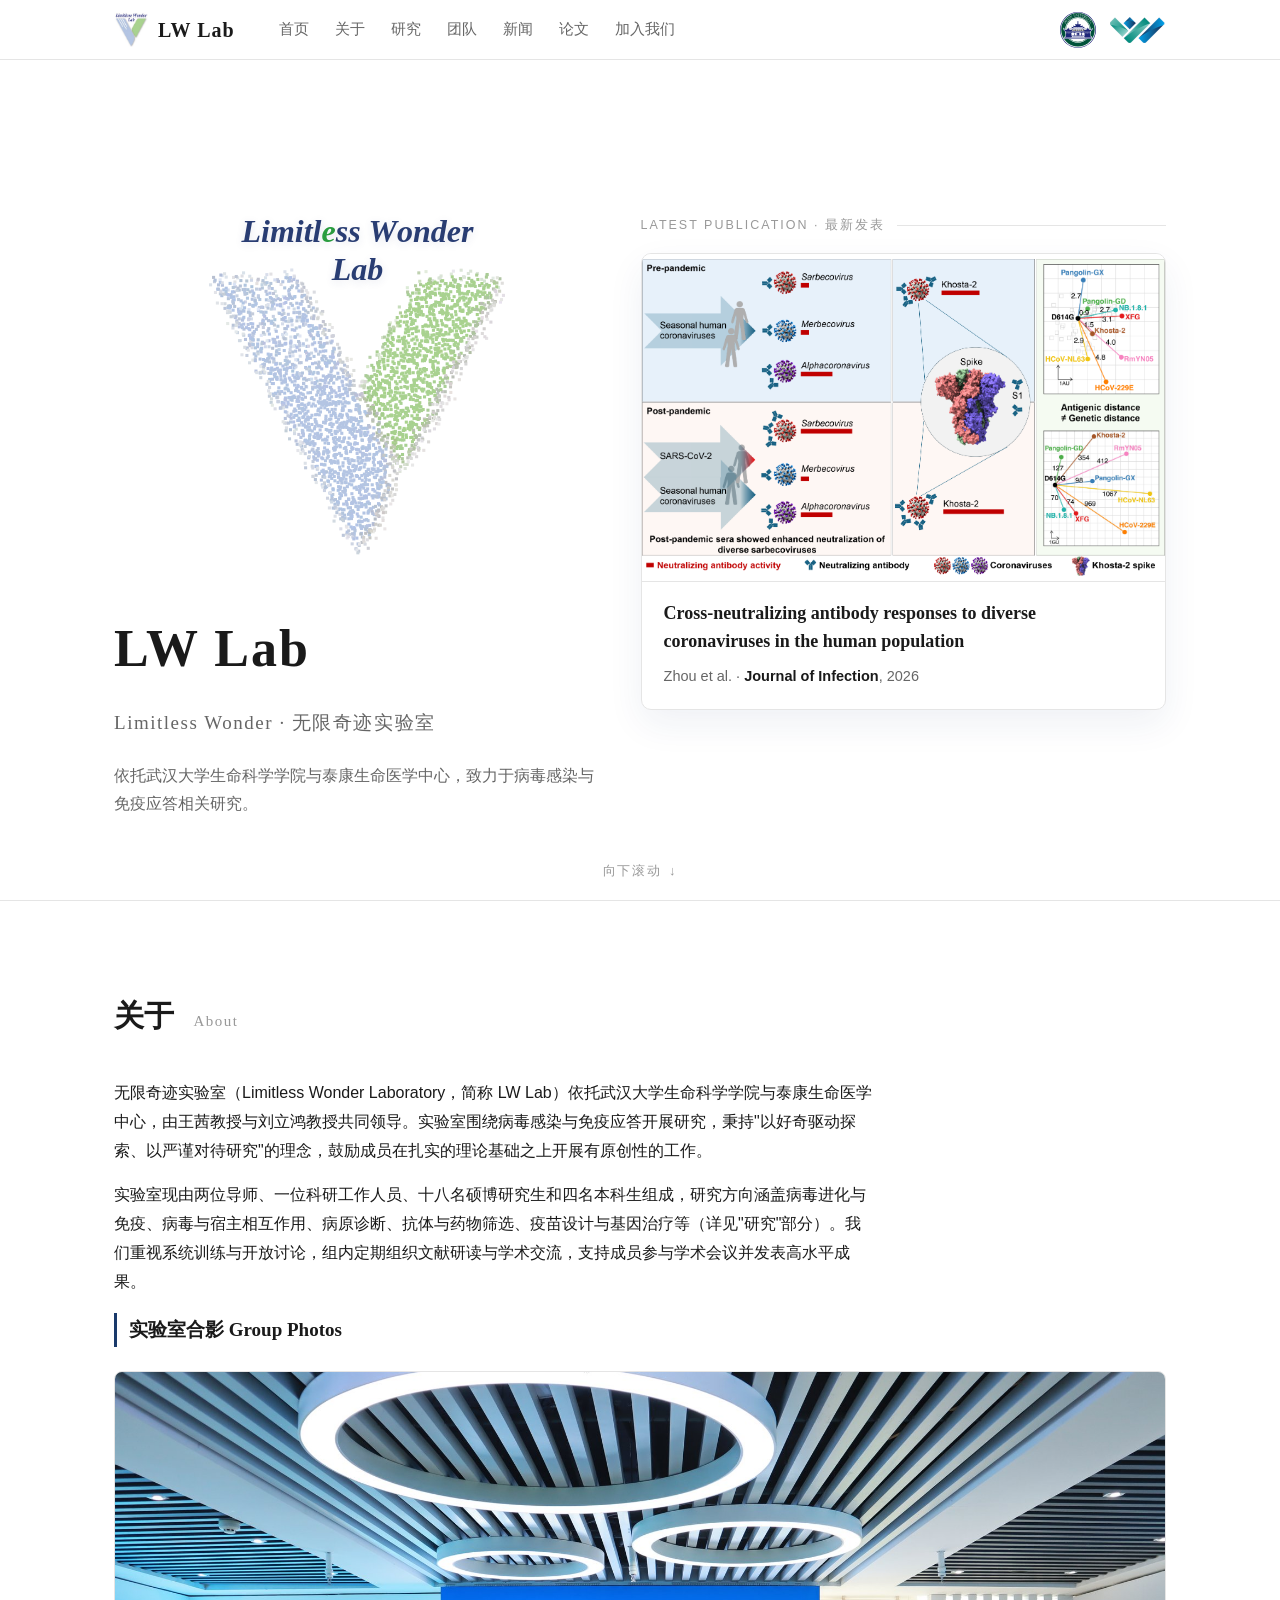
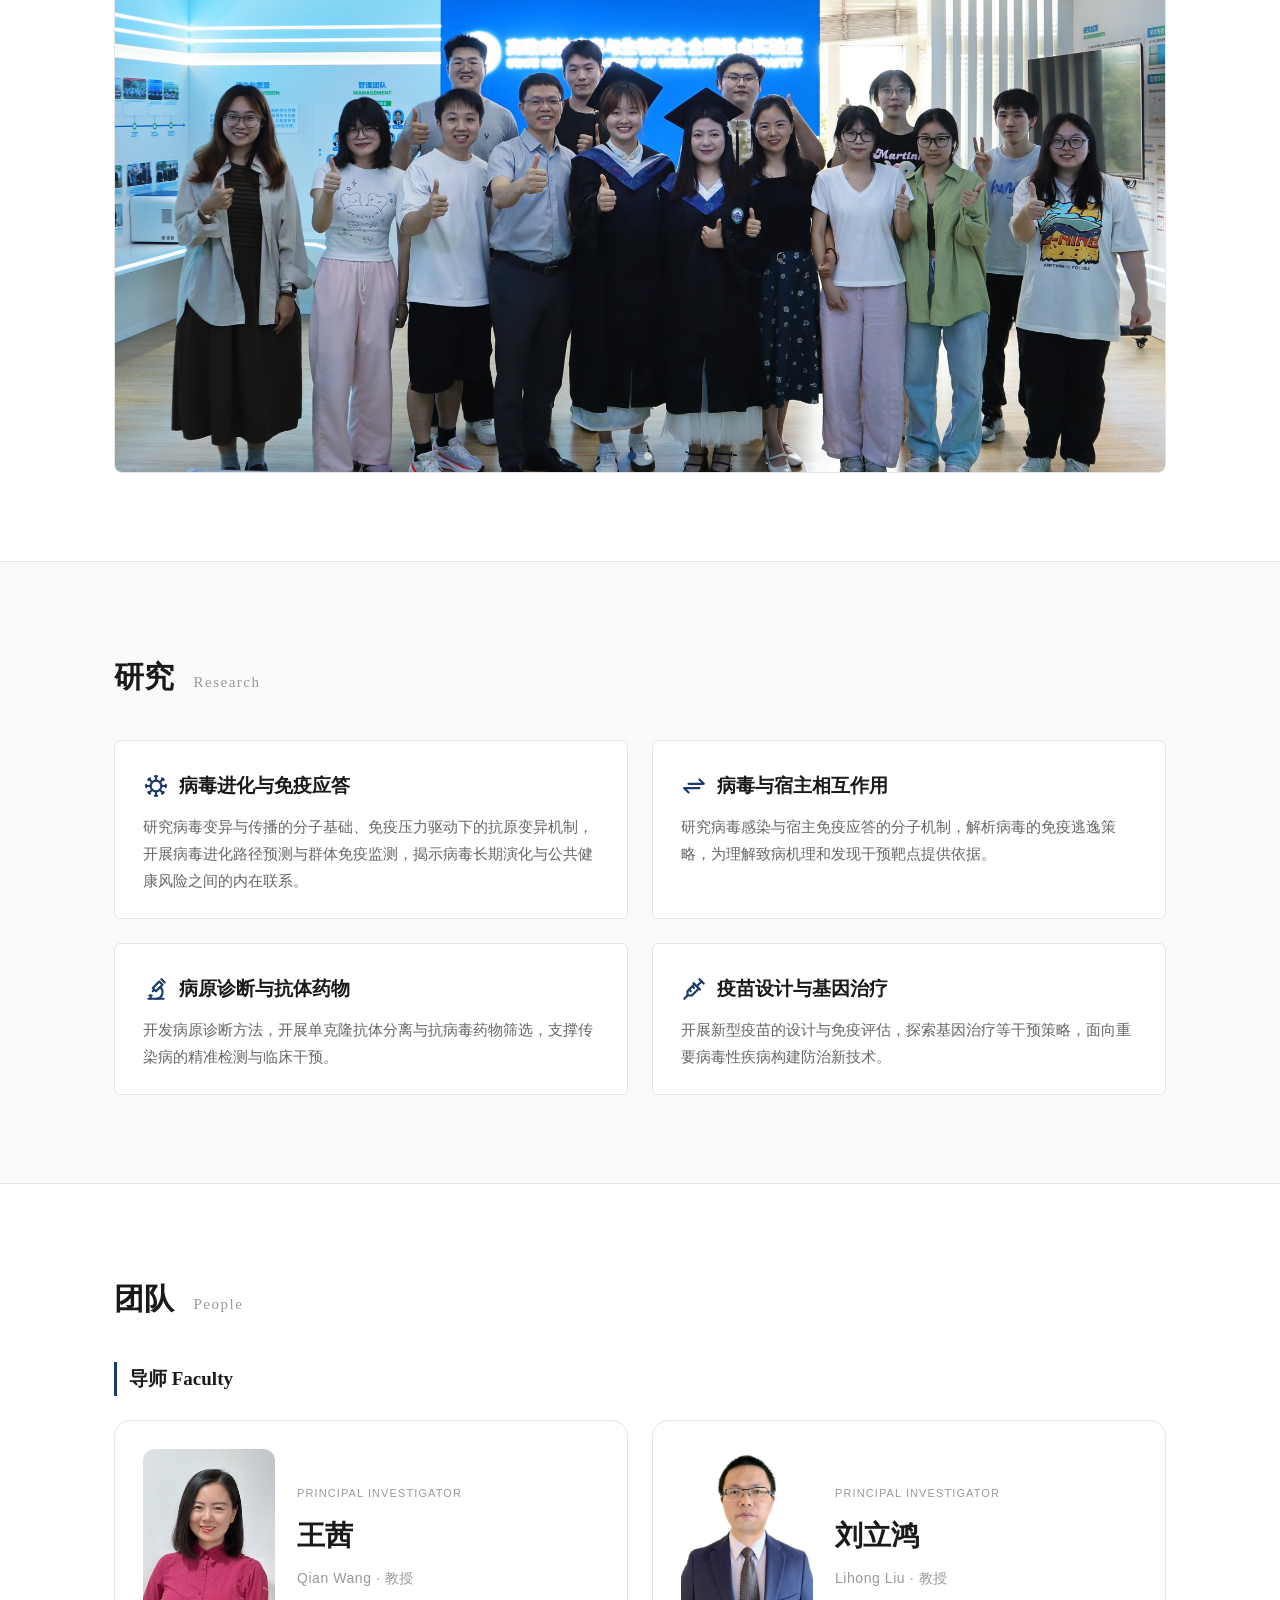
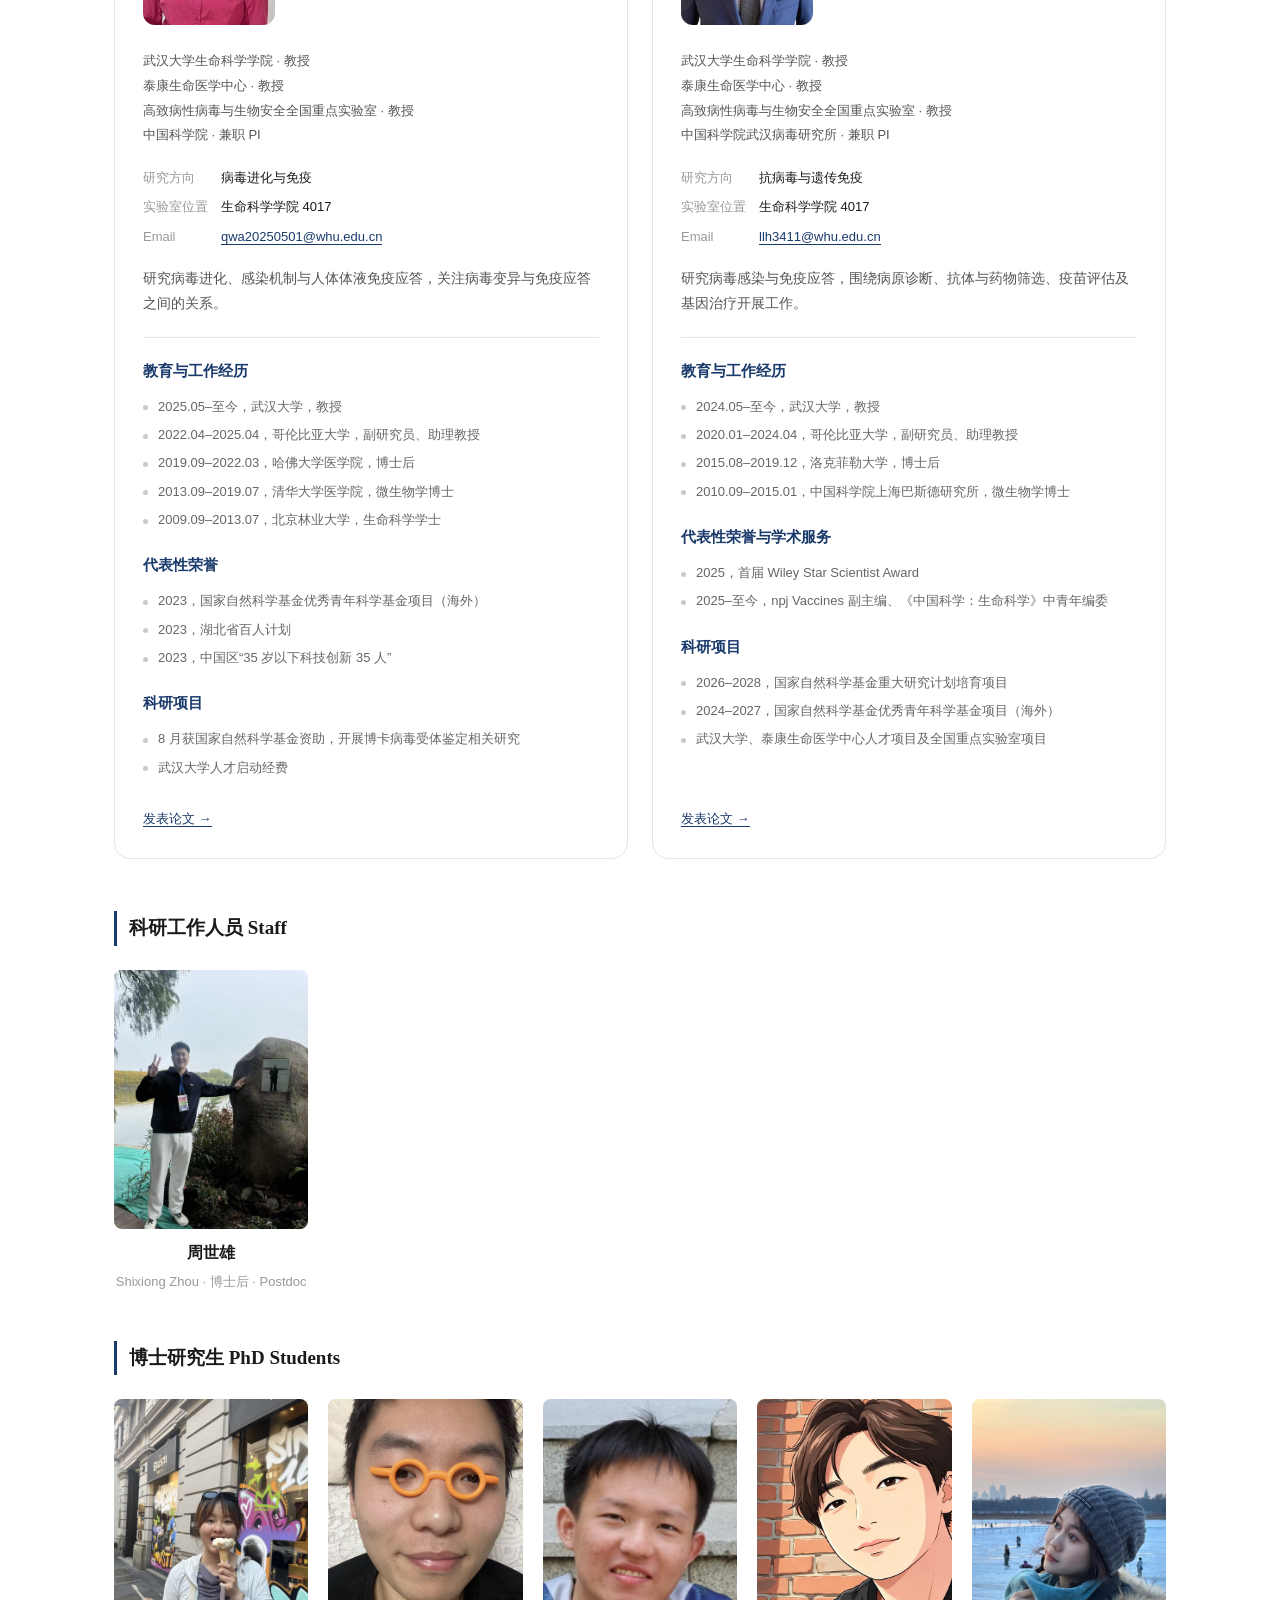
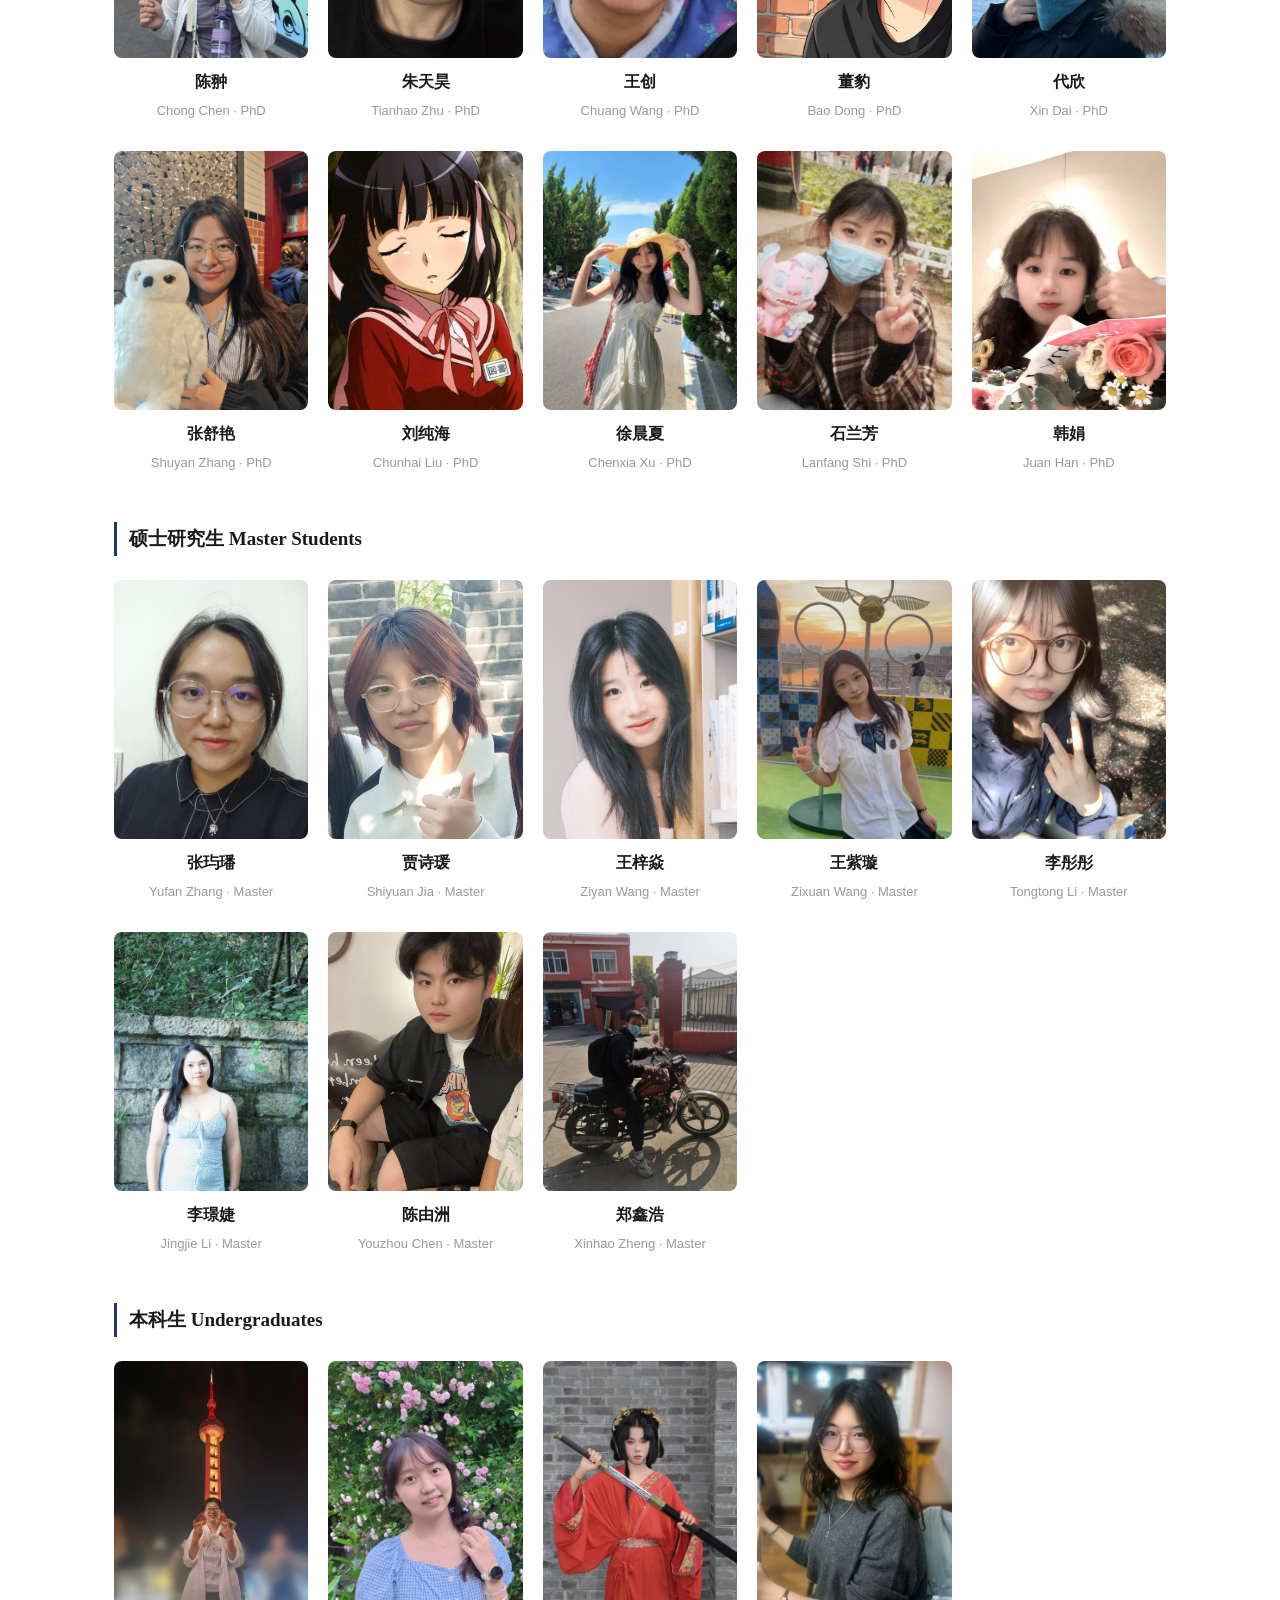
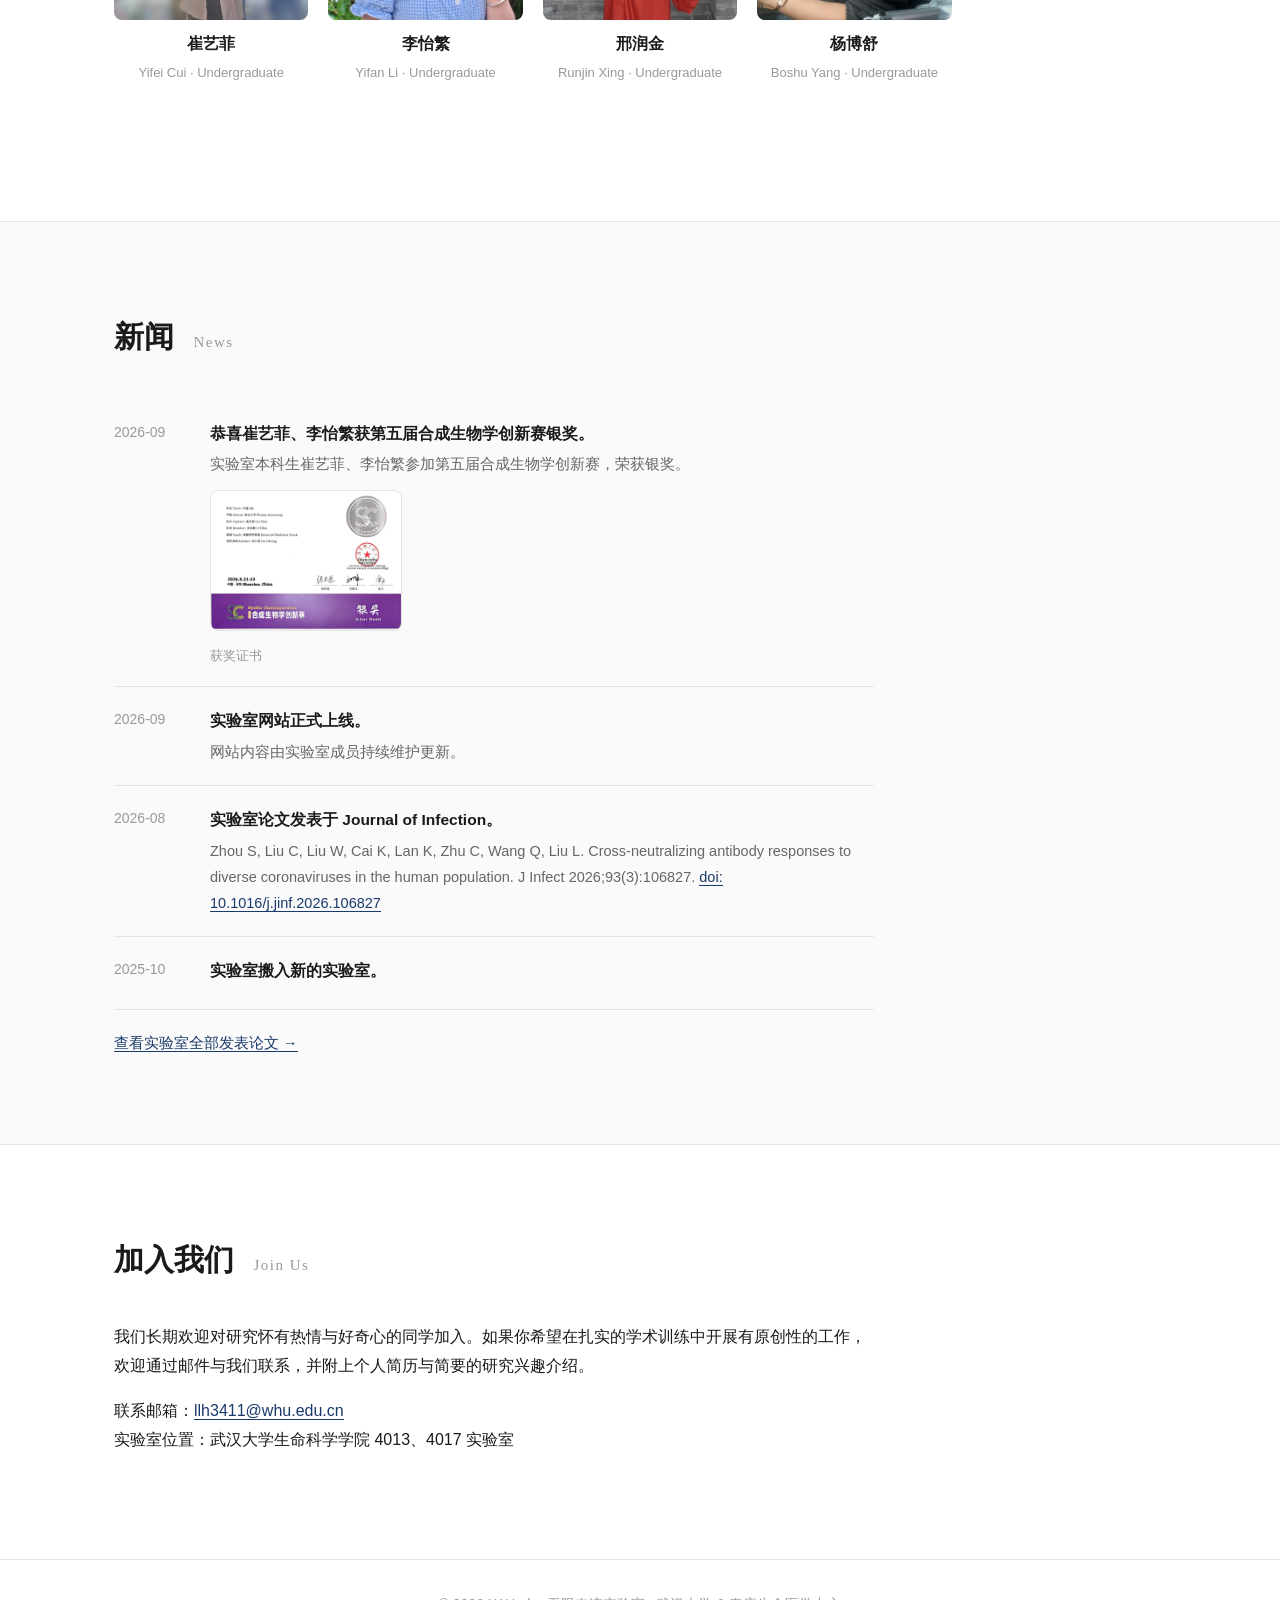
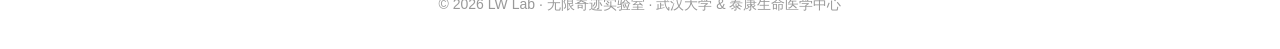
==== commit 729e9416: "feat: 新增贾诗瑗/崔艺菲照片——全站 22 名成员照片齐全 - 崔艺菲文件名按名前姓后惯例修正 yifei-cui → cui-yifei" ====
--- a/index.html
+++ b/index.html
@@ -5,15 +5,15 @@
   <meta name="viewport" content="width=device-width, initial-scale=1.0">
   <title>LW Lab · 无限奇迹实验室</title>
   <meta name="description" content="LW Lab（无限奇迹实验室 / Limitless Wonder Laboratory）官方网站 · 武汉大学生命科学学院 / 泰康生命医学中心">
-  <link rel="icon" type="image/jpeg" href="assets/photos/LWlab.jpg?v=4a29a81e428a">
-  <link rel="stylesheet" href="css/style.css?v=4a29a81e428a">
+  <link rel="icon" type="image/jpeg" href="assets/photos/LWlab.jpg?v=96e3aac3b952">
+  <link rel="stylesheet" href="css/style.css?v=96e3aac3b952">
 </head>
 <body>
 
   <header class="site-header">
     <div class="container header-inner">
       <a class="brand" href="#home">
-        <img class="brand-logo" src="assets/photos/LWlab.jpg?v=4a29a81e428a" alt="LW Lab 徽标">
+        <img class="brand-logo" src="assets/photos/LWlab.jpg?v=96e3aac3b952" alt="LW Lab 徽标">
         <span>LW&nbsp;Lab</span>
       </a>
       <nav class="site-nav" id="siteNav" aria-label="主导航">
@@ -26,8 +26,8 @@
         <a href="#join">加入我们</a>
       </nav>
       <div class="header-logos" aria-label="依托单位">
-        <img src="assets/photos/武汉大学logo.svg?v=4a29a81e428a" alt="武汉大学" title="武汉大学">
-        <img src="assets/photos/taikang-logo.png?v=4a29a81e428a" alt="泰康生命医学中心" title="泰康生命医学中心">
+        <img src="assets/photos/武汉大学logo.svg?v=96e3aac3b952" alt="武汉大学" title="武汉大学">
+        <img src="assets/photos/taikang-logo.png?v=96e3aac3b952" alt="泰康生命医学中心" title="泰康生命医学中心">
       </div>
       <button class="nav-toggle" id="navToggle" aria-label="打开导航菜单" aria-expanded="false" aria-controls="siteNav">
         <span></span><span></span><span></span>
@@ -44,17 +44,17 @@
         <div class="hero-left">
           <!-- "拨开草丛"彩蛋层：藏在粒子下的小图标，鼠标靠近即显现 -->
           <div class="hero-icons" id="heroIcons" aria-hidden="true">
-            <span class="hero-icon"><img src="assets/icons/antibody-svgrepo-com.svg?v=4a29a81e428a" alt=""></span>
-            <span class="hero-icon"><img src="assets/icons/virus-3-svgrepo-com.svg?v=4a29a81e428a" alt=""></span>
-            <span class="hero-icon"><img src="assets/icons/pipette-svgrepo-com.svg?v=4a29a81e428a" alt=""></span>
-            <span class="hero-icon"><img src="assets/icons/mouse-svgrepo-com.svg?v=4a29a81e428a" alt=""></span>
+            <span class="hero-icon"><img src="assets/icons/antibody-svgrepo-com.svg?v=96e3aac3b952" alt=""></span>
+            <span class="hero-icon"><img src="assets/icons/virus-3-svgrepo-com.svg?v=96e3aac3b952" alt=""></span>
+            <span class="hero-icon"><img src="assets/icons/pipette-svgrepo-com.svg?v=96e3aac3b952" alt=""></span>
+            <span class="hero-icon"><img src="assets/icons/mouse-svgrepo-com.svg?v=96e3aac3b952" alt=""></span>
           </div>
           <canvas class="hero-canvas" id="heroCanvas" aria-hidden="true"></canvas>
 <div class="logo-lettering" id="logoLettering" role="img" aria-label="Limitless Wonder Lab"><span class="logo-word"><span class="logo-letter" aria-hidden="true">L</span><span class="logo-letter" aria-hidden="true">i</span><span class="logo-letter" aria-hidden="true">m</span><span class="logo-letter" aria-hidden="true">i</span><span class="logo-letter" aria-hidden="true">t</span><span class="logo-letter" aria-hidden="true">l</span><span class="logo-letter" aria-hidden="true">e</span><span class="logo-letter" aria-hidden="true">s</span><span class="logo-letter" aria-hidden="true">s</span></span><span class="logo-word"><span class="logo-letter" aria-hidden="true">W</span><span class="logo-letter" aria-hidden="true">o</span><span class="logo-letter" aria-hidden="true">n</span><span class="logo-letter" aria-hidden="true">d</span><span class="logo-letter" aria-hidden="true">e</span><span class="logo-letter" aria-hidden="true">r</span></span><span class="logo-word"><span class="logo-letter" aria-hidden="true">L</span><span class="logo-letter" aria-hidden="true">a</span><span class="logo-letter" aria-hidden="true">b</span></span></div>
           <div class="hero-text"><h1 class="hero-title">LW Lab</h1><p class="hero-sub">Limitless Wonder · 无限奇迹实验室</p><p class="hero-intro">依托武汉大学生命科学学院与泰康生命医学中心，致力于病毒感染与免疫应答相关研究。</p></div>
         </div>
 
-        <aside class="hero-right"><p class="hero-paper-label">Latest Publication · 最新发表</p><div class="paper-card" id="paperCard"><article class="paper-slide active"><a class="paper-fig" href="publication.html" aria-label="查看论文列表"><img src="assets/photos/publication/JOI.png?v=4a29a81e428a" alt="论文图形摘要：大流行后人群血清对多种冠状病毒展现出增强的中和抗体应答"></a><div class="paper-info"><p class="paper-title">Cross-neutralizing antibody responses to diverse coronaviruses in the human population</p><p class="paper-meta">Zhou et al. · <strong>Journal of Infection</strong>, 2026</p></div></article></div></aside>
+        <aside class="hero-right"><p class="hero-paper-label">Latest Publication · 最新发表</p><div class="paper-card" id="paperCard"><article class="paper-slide active"><a class="paper-fig" href="publication.html" aria-label="查看论文列表"><img src="assets/photos/publication/JOI.png?v=96e3aac3b952" alt="论文图形摘要：大流行后人群血清对多种冠状病毒展现出增强的中和抗体应答"></a><div class="paper-info"><p class="paper-title">Cross-neutralizing antibody responses to diverse coronaviruses in the human population</p><p class="paper-meta">Zhou et al. · <strong>Journal of Infection</strong>, 2026</p></div></article></div></aside>
 
       </div>
       <a class="hero-scroll-hint" href="#about" aria-label="向下滚动">向下滚动<span class="hero-scroll-arrow">↓</span></a>
@@ -65,7 +65,7 @@
   <div class="container">
 <h2 class="section-title">关于 <span class="section-title-en">About</span></h2>
 <div class="section-body"><p>无限奇迹实验室（Limitless Wonder Laboratory，简称 LW Lab）依托武汉大学生命科学学院与泰康生命医学中心，由王茜教授与刘立鸿教授共同领导。实验室围绕病毒感染与免疫应答开展研究，秉持&quot;以好奇驱动探索、以严谨对待研究&quot;的理念，鼓励成员在扎实的理论基础之上开展有原创性的工作。</p>
-<p>实验室现由两位导师、一位科研工作人员、十八名硕博研究生和四名本科生组成，研究方向涵盖病毒进化与免疫、病毒与宿主相互作用、病原诊断、抗体与药物筛选、疫苗设计与基因治疗等（详见&quot;研究&quot;部分）。我们重视系统训练与开放讨论，组内定期组织文献研读与学术交流，支持成员参与学术会议并发表高水平成果。</p></div><h3 class="people-group-title">实验室合影 Group Photos</h3><div class="gallery" id="gallery"><div class="gallery-track" id="galleryTrack"><img src="assets/photos/group-1.jpg?v=4a29a81e428a" alt="实验室合影一" draggable="false"><img src="assets/photos/group-2.jpg?v=4a29a81e428a" alt="实验室合影二" draggable="false"></div><button class="gallery-btn gallery-prev" id="galleryPrev" aria-label="上一张">‹</button><button class="gallery-btn gallery-next" id="galleryNext" aria-label="下一张">›</button><div class="gallery-dots" id="galleryDots" role="group" aria-label="合影切换"></div></div>
+<p>实验室现由两位导师、一位科研工作人员、十八名硕博研究生和四名本科生组成，研究方向涵盖病毒进化与免疫、病毒与宿主相互作用、病原诊断、抗体与药物筛选、疫苗设计与基因治疗等（详见&quot;研究&quot;部分）。我们重视系统训练与开放讨论，组内定期组织文献研读与学术交流，支持成员参与学术会议并发表高水平成果。</p></div><h3 class="people-group-title">实验室合影 Group Photos</h3><div class="gallery" id="gallery"><div class="gallery-track" id="galleryTrack"><img src="assets/photos/group-1.jpg?v=96e3aac3b952" alt="实验室合影一" draggable="false"><img src="assets/photos/group-2.jpg?v=96e3aac3b952" alt="实验室合影二" draggable="false"></div><button class="gallery-btn gallery-prev" id="galleryPrev" aria-label="上一张">‹</button><button class="gallery-btn gallery-next" id="galleryNext" aria-label="下一张">›</button><div class="gallery-dots" id="galleryDots" role="group" aria-label="合影切换"></div></div>
   </div>
 </section>
 
@@ -73,7 +73,7 @@
     <section class="section section-alt" id="research">
   <div class="container">
 <h2 class="section-title">研究 <span class="section-title-en">Research</span></h2>
-<div class="research-grid"><article class="research-card"><h3><img src="assets/icons/virus.svg?v=4a29a81e428a" alt="" aria-hidden="true">病毒进化与免疫应答</h3><p>研究病毒变异与传播的分子基础、免疫压力驱动下的抗原变异机制，开展病毒进化路径预测与群体免疫监测，揭示病毒长期演化与公共健康风险之间的内在联系。</p></article><article class="research-card"><h3><img src="assets/icons/arrows-exchange.svg?v=4a29a81e428a" alt="" aria-hidden="true">病毒与宿主相互作用</h3><p>研究病毒感染与宿主免疫应答的分子机制，解析病毒的免疫逃逸策略，为理解致病机理和发现干预靶点提供依据。</p></article><article class="research-card"><h3><img src="assets/icons/microscope.svg?v=4a29a81e428a" alt="" aria-hidden="true">病原诊断与抗体药物</h3><p>开发病原诊断方法，开展单克隆抗体分离与抗病毒药物筛选，支撑传染病的精准检测与临床干预。</p></article><article class="research-card"><h3><img src="assets/icons/vaccine.svg?v=4a29a81e428a" alt="" aria-hidden="true">疫苗设计与基因治疗</h3><p>开展新型疫苗的设计与免疫评估，探索基因治疗等干预策略，面向重要病毒性疾病构建防治新技术。</p></article></div>
+<div class="research-grid"><article class="research-card"><h3><img src="assets/icons/virus.svg?v=96e3aac3b952" alt="" aria-hidden="true">病毒进化与免疫应答</h3><p>研究病毒变异与传播的分子基础、免疫压力驱动下的抗原变异机制，开展病毒进化路径预测与群体免疫监测，揭示病毒长期演化与公共健康风险之间的内在联系。</p></article><article class="research-card"><h3><img src="assets/icons/arrows-exchange.svg?v=96e3aac3b952" alt="" aria-hidden="true">病毒与宿主相互作用</h3><p>研究病毒感染与宿主免疫应答的分子机制，解析病毒的免疫逃逸策略，为理解致病机理和发现干预靶点提供依据。</p></article><article class="research-card"><h3><img src="assets/icons/microscope.svg?v=96e3aac3b952" alt="" aria-hidden="true">病原诊断与抗体药物</h3><p>开发病原诊断方法，开展单克隆抗体分离与抗病毒药物筛选，支撑传染病的精准检测与临床干预。</p></article><article class="research-card"><h3><img src="assets/icons/vaccine.svg?v=96e3aac3b952" alt="" aria-hidden="true">疫苗设计与基因治疗</h3><p>开展新型疫苗的设计与免疫评估，探索基因治疗等干预策略，面向重要病毒性疾病构建防治新技术。</p></article></div>
   </div>
 </section>
 
@@ -82,10 +82,10 @@
   <div class="container">
 <h2 class="section-title">团队 <span class="section-title-en">People</span></h2>
 <h3 class="people-group-title">导师 Faculty</h3><div class="faculty-grid"><article class="faculty-profile faculty-pink" id="profile-qianwang" tabindex="0" aria-labelledby="profile-qianwang-name">
-<div class="faculty-head"><div class="faculty-photo"><span class="photo-fallback" aria-hidden="true">王</span><img src="assets/photos/qianwang.jpg?v=4a29a81e428a" alt="王茜" loading="lazy" onerror="this.style.display='none'"></div><div class="faculty-meta"><p class="faculty-role">Principal Investigator</p><h3 class="faculty-name" id="profile-qianwang-name">王茜</h3><p class="faculty-en">Qian Wang · 教授</p></div></div><ul class="faculty-affiliations"><li>武汉大学生命科学学院 · 教授</li><li>泰康生命医学中心 · 教授</li><li>高致病性病毒与生物安全全国重点实验室 · 教授</li><li>中国科学院 · 兼职 PI</li></ul><dl class="faculty-facts"><div><dt>研究方向</dt><dd>病毒进化与免疫</dd></div>
+<div class="faculty-head"><div class="faculty-photo"><span class="photo-fallback" aria-hidden="true">王</span><img src="assets/photos/qianwang.jpg?v=96e3aac3b952" alt="王茜" loading="lazy" onerror="this.style.display='none'"></div><div class="faculty-meta"><p class="faculty-role">Principal Investigator</p><h3 class="faculty-name" id="profile-qianwang-name">王茜</h3><p class="faculty-en">Qian Wang · 教授</p></div></div><ul class="faculty-affiliations"><li>武汉大学生命科学学院 · 教授</li><li>泰康生命医学中心 · 教授</li><li>高致病性病毒与生物安全全国重点实验室 · 教授</li><li>中国科学院 · 兼职 PI</li></ul><dl class="faculty-facts"><div><dt>研究方向</dt><dd>病毒进化与免疫</dd></div>
 <div><dt>实验室位置</dt><dd>生命科学学院 4017</dd></div><div><dt>Email</dt><dd><a class="link" href="mailto:qwa20250501@whu.edu.cn">qwa20250501@whu.edu.cn</a></dd></div></dl><p class="faculty-summary">研究病毒进化、感染机制与人体体液免疫应答，关注病毒变异与免疫应答之间的关系。</p><div class="faculty-body"><div class="faculty-block"><h4>教育与工作经历</h4><ul><li>2025.05–至今，武汉大学，教授</li><li>2022.04–2025.04，哥伦比亚大学，副研究员、助理教授</li><li>2019.09–2022.03，哈佛大学医学院，博士后</li><li>2013.09–2019.07，清华大学医学院，微生物学博士</li><li>2009.09–2013.07，北京林业大学，生命科学学士</li></ul></div><div class="faculty-block"><h4>代表性荣誉</h4><ul><li>2023，国家自然科学基金优秀青年科学基金项目（海外）</li><li>2023，湖北省百人计划</li><li>2023，中国区“35 岁以下科技创新 35 人”</li></ul></div><div class="faculty-block"><h4>科研项目</h4><ul><li>8 月获国家自然科学基金资助，开展博卡病毒受体鉴定相关研究</li><li>武汉大学人才启动经费</li></ul></div></div><p class="faculty-publications"><a class="link" href="publication.html">发表论文 →</a></p></article><article class="faculty-profile faculty-blue" id="profile-liuhong" tabindex="0" aria-labelledby="profile-liuhong-name">
-<div class="faculty-head"><div class="faculty-photo"><span class="photo-fallback" aria-hidden="true">刘</span><img src="assets/photos/lihong-liu.jpg?v=4a29a81e428a" alt="刘立鸿" loading="lazy" onerror="this.style.display='none'"></div><div class="faculty-meta"><p class="faculty-role">Principal Investigator</p><h3 class="faculty-name" id="profile-liuhong-name">刘立鸿</h3><p class="faculty-en">Lihong Liu · 教授</p></div></div><ul class="faculty-affiliations"><li>武汉大学生命科学学院 · 教授</li><li>泰康生命医学中心 · 教授</li><li>高致病性病毒与生物安全全国重点实验室 · 教授</li><li>中国科学院武汉病毒研究所 · 兼职 PI</li></ul><dl class="faculty-facts"><div><dt>研究方向</dt><dd>抗病毒与遗传免疫</dd></div>
-<div><dt>实验室位置</dt><dd>生命科学学院 4017</dd></div><div><dt>Email</dt><dd><a class="link" href="mailto:llh3411@whu.edu.cn">llh3411@whu.edu.cn</a></dd></div></dl><p class="faculty-summary">研究病毒感染与免疫应答，围绕病原诊断、抗体与药物筛选、疫苗评估及基因治疗开展工作。</p><div class="faculty-body"><div class="faculty-block"><h4>教育与工作经历</h4><ul><li>2024.05–至今，武汉大学，教授</li><li>2020.01–2024.04，哥伦比亚大学，副研究员、助理教授</li><li>2015.08–2019.12，洛克菲勒大学，博士后</li><li>2010.09–2015.01，中国科学院上海巴斯德研究所，微生物学博士</li></ul></div><div class="faculty-block"><h4>代表性荣誉与学术服务</h4><ul><li>2025，首届 Wiley Star Scientist Award</li><li>2025–至今，npj Vaccines 副主编、《中国科学：生命科学》中青年编委</li></ul></div><div class="faculty-block"><h4>科研项目</h4><ul><li>2026–2028，国家自然科学基金重大研究计划培育项目</li><li>2024–2027，国家自然科学基金优秀青年科学基金项目（海外）</li><li>武汉大学、泰康生命医学中心人才项目及全国重点实验室项目</li></ul></div></div><p class="faculty-publications"><a class="link" href="publication.html">发表论文 →</a></p></article></div><h3 class="people-group-title">科研工作人员 Staff</h3><div class="people-grid"><div class="person"><div class="photo"><span class="photo-fallback" aria-hidden="true">周</span><img src="assets/photos/shixiong-zhou.jpg?v=4a29a81e428a" alt="周世雄" loading="lazy" onerror="this.style.display='none'"></div><p class="person-name">周世雄</p><p class="person-sub">Shixiong Zhou · 博士后 · Postdoc</p></div></div><h3 class="people-group-title">博士研究生 PhD Students</h3><div class="people-grid"><div class="person"><div class="photo"><span class="photo-fallback" aria-hidden="true">陈</span><img src="assets/photos/chong-chen.jpg?v=4a29a81e428a" alt="陈翀" loading="lazy" onerror="this.style.display='none'"></div><p class="person-name">陈翀</p><p class="person-sub">Chong Chen · PhD</p></div><div class="person"><div class="photo"><span class="photo-fallback" aria-hidden="true">朱</span><img src="assets/photos/tianhao-zhu.jpg?v=4a29a81e428a" alt="朱天昊" loading="lazy" onerror="this.style.display='none'"></div><p class="person-name">朱天昊</p><p class="person-sub">Tianhao Zhu · PhD</p></div><div class="person"><div class="photo"><span class="photo-fallback" aria-hidden="true">王</span><img src="assets/photos/chuang-wang.jpg?v=4a29a81e428a" alt="王创" loading="lazy" onerror="this.style.display='none'"></div><p class="person-name">王创</p><p class="person-sub">Chuang Wang · PhD</p></div><div class="person"><div class="photo"><span class="photo-fallback" aria-hidden="true">董</span><img src="assets/photos/bao-dong.jpg?v=4a29a81e428a" alt="董豹" loading="lazy" onerror="this.style.display='none'"></div><p class="person-name">董豹</p><p class="person-sub">Bao Dong · PhD</p></div><div class="person"><div class="photo"><span class="photo-fallback" aria-hidden="true">代</span><img src="assets/photos/xin-dai.jpg?v=4a29a81e428a" alt="代欣" loading="lazy" onerror="this.style.display='none'"></div><p class="person-name">代欣</p><p class="person-sub">Xin Dai · PhD</p></div><div class="person"><div class="photo"><span class="photo-fallback" aria-hidden="true">张</span><img src="assets/photos/shuyan-zhang.jpg?v=4a29a81e428a" alt="张舒艳" loading="lazy" onerror="this.style.display='none'"></div><p class="person-name">张舒艳</p><p class="person-sub">Shuyan Zhang · PhD</p></div><div class="person"><div class="photo"><span class="photo-fallback" aria-hidden="true">刘</span><img src="assets/photos/chunhai-liu.jpg?v=4a29a81e428a" alt="刘纯海" loading="lazy" onerror="this.style.display='none'"></div><p class="person-name">刘纯海</p><p class="person-sub">Chunhai Liu · PhD</p></div><div class="person"><div class="photo"><span class="photo-fallback" aria-hidden="true">徐</span><img src="assets/photos/xuchen-xia.jpg?v=4a29a81e428a" alt="徐晨夏" loading="lazy" onerror="this.style.display='none'"></div><p class="person-name">徐晨夏</p><p class="person-sub">Chenxia Xu · PhD</p></div><div class="person"><div class="photo"><span class="photo-fallback" aria-hidden="true">石</span><img src="assets/photos/shilan-fang.jpg?v=4a29a81e428a" alt="石兰芳" loading="lazy" onerror="this.style.display='none'"></div><p class="person-name">石兰芳</p><p class="person-sub">Lanfang Shi · PhD</p></div><div class="person"><div class="photo"><span class="photo-fallback" aria-hidden="true">韩</span><img src="assets/photos/juan-han.jpg?v=4a29a81e428a" alt="韩娟" loading="lazy" onerror="this.style.display='none'"></div><p class="person-name">韩娟</p><p class="person-sub">Juan Han · PhD</p></div></div><h3 class="people-group-title">硕士研究生 Master Students</h3><div class="people-grid"><div class="person"><div class="photo"><span class="photo-fallback" aria-hidden="true">张</span><img src="assets/photos/yufan-zhang.jpg?v=4a29a81e428a" alt="张玙璠" loading="lazy" onerror="this.style.display='none'"></div><p class="person-name">张玙璠</p><p class="person-sub">Yufan Zhang · Master</p></div><div class="person"><div class="photo"><span class="photo-fallback" aria-hidden="true">贾</span><img src="assets/photos/shiyuan-jia.jpg?v=4a29a81e428a" alt="贾诗瑗" loading="lazy" onerror="this.style.display='none'"></div><p class="person-name">贾诗瑗</p><p class="person-sub">Shiyuan Jia · Master</p></div><div class="person"><div class="photo"><span class="photo-fallback" aria-hidden="true">王</span><img src="assets/photos/ziyan-wang.jpg?v=4a29a81e428a" alt="王梓焱" loading="lazy" onerror="this.style.display='none'"></div><p class="person-name">王梓焱</p><p class="person-sub">Ziyan Wang · Master</p></div><div class="person"><div class="photo"><span class="photo-fallback" aria-hidden="true">王</span><img src="assets/photos/zixuan-wang.jpg?v=4a29a81e428a" alt="王紫璇" loading="lazy" onerror="this.style.display='none'"></div><p class="person-name">王紫璇</p><p class="person-sub">Zixuan Wang · Master</p></div><div class="person"><div class="photo"><span class="photo-fallback" aria-hidden="true">李</span><img src="assets/photos/tongtong-li.jpg?v=4a29a81e428a" alt="李彤彤" loading="lazy" onerror="this.style.display='none'"></div><p class="person-name">李彤彤</p><p class="person-sub">Tongtong Li · Master</p></div><div class="person"><div class="photo"><span class="photo-fallback" aria-hidden="true">李</span><img src="assets/photos/jingjie-li.jpg?v=4a29a81e428a" alt="李璟婕" loading="lazy" onerror="this.style.display='none'"></div><p class="person-name">李璟婕</p><p class="person-sub">Jingjie Li · Master</p></div><div class="person"><div class="photo"><span class="photo-fallback" aria-hidden="true">陈</span><img src="assets/photos/youzhou-chen.jpg?v=4a29a81e428a" alt="陈由洲" loading="lazy" onerror="this.style.display='none'"></div><p class="person-name">陈由洲</p><p class="person-sub">Youzhou Chen · Master</p></div><div class="person"><div class="photo"><span class="photo-fallback" aria-hidden="true">郑</span><img src="assets/photos/xinhao-zheng.jpg?v=4a29a81e428a" alt="郑鑫浩" loading="lazy" onerror="this.style.display='none'"></div><p class="person-name">郑鑫浩</p><p class="person-sub">Xinhao Zheng · Master</p></div></div><h3 class="people-group-title">本科生 Undergraduates</h3><div class="people-grid"><div class="person"><div class="photo"><span class="photo-fallback" aria-hidden="true">崔</span><img src="assets/photos/cui-yifei.jpg?v=4a29a81e428a" alt="崔艺菲" loading="lazy" onerror="this.style.display='none'"></div><p class="person-name">崔艺菲</p><p class="person-sub">Yifei Cui · Undergraduate</p></div><div class="person"><div class="photo"><span class="photo-fallback" aria-hidden="true">李</span><img src="assets/photos/yifan-li.jpg?v=4a29a81e428a" alt="李怡繁" loading="lazy" onerror="this.style.display='none'"></div><p class="person-name">李怡繁</p><p class="person-sub">Yifan Li · Undergraduate</p></div><div class="person"><div class="photo"><span class="photo-fallback" aria-hidden="true">邢</span><img src="assets/photos/runjin-xing.jpg?v=4a29a81e428a" alt="邢润金" loading="lazy" onerror="this.style.display='none'"></div><p class="person-name">邢润金</p><p class="person-sub">Runjin Xing · Undergraduate</p></div><div class="person"><div class="photo"><span class="photo-fallback" aria-hidden="true">杨</span><img src="assets/photos/boshu-yang.jpg?v=4a29a81e428a" alt="杨博舒" loading="lazy" onerror="this.style.display='none'"></div><p class="person-name">杨博舒</p><p class="person-sub">Boshu Yang · Undergraduate</p></div></div>
+<div class="faculty-head"><div class="faculty-photo"><span class="photo-fallback" aria-hidden="true">刘</span><img src="assets/photos/lihong-liu.jpg?v=96e3aac3b952" alt="刘立鸿" loading="lazy" onerror="this.style.display='none'"></div><div class="faculty-meta"><p class="faculty-role">Principal Investigator</p><h3 class="faculty-name" id="profile-liuhong-name">刘立鸿</h3><p class="faculty-en">Lihong Liu · 教授</p></div></div><ul class="faculty-affiliations"><li>武汉大学生命科学学院 · 教授</li><li>泰康生命医学中心 · 教授</li><li>高致病性病毒与生物安全全国重点实验室 · 教授</li><li>中国科学院武汉病毒研究所 · 兼职 PI</li></ul><dl class="faculty-facts"><div><dt>研究方向</dt><dd>抗病毒与遗传免疫</dd></div>
+<div><dt>实验室位置</dt><dd>生命科学学院 4017</dd></div><div><dt>Email</dt><dd><a class="link" href="mailto:llh3411@whu.edu.cn">llh3411@whu.edu.cn</a></dd></div></dl><p class="faculty-summary">研究病毒感染与免疫应答，围绕病原诊断、抗体与药物筛选、疫苗评估及基因治疗开展工作。</p><div class="faculty-body"><div class="faculty-block"><h4>教育与工作经历</h4><ul><li>2024.05–至今，武汉大学，教授</li><li>2020.01–2024.04，哥伦比亚大学，副研究员、助理教授</li><li>2015.08–2019.12，洛克菲勒大学，博士后</li><li>2010.09–2015.01，中国科学院上海巴斯德研究所，微生物学博士</li></ul></div><div class="faculty-block"><h4>代表性荣誉与学术服务</h4><ul><li>2025，首届 Wiley Star Scientist Award</li><li>2025–至今，npj Vaccines 副主编、《中国科学：生命科学》中青年编委</li></ul></div><div class="faculty-block"><h4>科研项目</h4><ul><li>2026–2028，国家自然科学基金重大研究计划培育项目</li><li>2024–2027，国家自然科学基金优秀青年科学基金项目（海外）</li><li>武汉大学、泰康生命医学中心人才项目及全国重点实验室项目</li></ul></div></div><p class="faculty-publications"><a class="link" href="publication.html">发表论文 →</a></p></article></div><h3 class="people-group-title">科研工作人员 Staff</h3><div class="people-grid"><div class="person"><div class="photo"><span class="photo-fallback" aria-hidden="true">周</span><img src="assets/photos/shixiong-zhou.jpg?v=96e3aac3b952" alt="周世雄" loading="lazy" onerror="this.style.display='none'"></div><p class="person-name">周世雄</p><p class="person-sub">Shixiong Zhou · 博士后 · Postdoc</p></div></div><h3 class="people-group-title">博士研究生 PhD Students</h3><div class="people-grid"><div class="person"><div class="photo"><span class="photo-fallback" aria-hidden="true">陈</span><img src="assets/photos/chong-chen.jpg?v=96e3aac3b952" alt="陈翀" loading="lazy" onerror="this.style.display='none'"></div><p class="person-name">陈翀</p><p class="person-sub">Chong Chen · PhD</p></div><div class="person"><div class="photo"><span class="photo-fallback" aria-hidden="true">朱</span><img src="assets/photos/tianhao-zhu.jpg?v=96e3aac3b952" alt="朱天昊" loading="lazy" onerror="this.style.display='none'"></div><p class="person-name">朱天昊</p><p class="person-sub">Tianhao Zhu · PhD</p></div><div class="person"><div class="photo"><span class="photo-fallback" aria-hidden="true">王</span><img src="assets/photos/chuang-wang.jpg?v=96e3aac3b952" alt="王创" loading="lazy" onerror="this.style.display='none'"></div><p class="person-name">王创</p><p class="person-sub">Chuang Wang · PhD</p></div><div class="person"><div class="photo"><span class="photo-fallback" aria-hidden="true">董</span><img src="assets/photos/bao-dong.jpg?v=96e3aac3b952" alt="董豹" loading="lazy" onerror="this.style.display='none'"></div><p class="person-name">董豹</p><p class="person-sub">Bao Dong · PhD</p></div><div class="person"><div class="photo"><span class="photo-fallback" aria-hidden="true">代</span><img src="assets/photos/xin-dai.jpg?v=96e3aac3b952" alt="代欣" loading="lazy" onerror="this.style.display='none'"></div><p class="person-name">代欣</p><p class="person-sub">Xin Dai · PhD</p></div><div class="person"><div class="photo"><span class="photo-fallback" aria-hidden="true">张</span><img src="assets/photos/shuyan-zhang.jpg?v=96e3aac3b952" alt="张舒艳" loading="lazy" onerror="this.style.display='none'"></div><p class="person-name">张舒艳</p><p class="person-sub">Shuyan Zhang · PhD</p></div><div class="person"><div class="photo"><span class="photo-fallback" aria-hidden="true">刘</span><img src="assets/photos/chunhai-liu.jpg?v=96e3aac3b952" alt="刘纯海" loading="lazy" onerror="this.style.display='none'"></div><p class="person-name">刘纯海</p><p class="person-sub">Chunhai Liu · PhD</p></div><div class="person"><div class="photo"><span class="photo-fallback" aria-hidden="true">徐</span><img src="assets/photos/xuchen-xia.jpg?v=96e3aac3b952" alt="徐晨夏" loading="lazy" onerror="this.style.display='none'"></div><p class="person-name">徐晨夏</p><p class="person-sub">Chenxia Xu · PhD</p></div><div class="person"><div class="photo"><span class="photo-fallback" aria-hidden="true">石</span><img src="assets/photos/shilan-fang.jpg?v=96e3aac3b952" alt="石兰芳" loading="lazy" onerror="this.style.display='none'"></div><p class="person-name">石兰芳</p><p class="person-sub">Lanfang Shi · PhD</p></div><div class="person"><div class="photo"><span class="photo-fallback" aria-hidden="true">韩</span><img src="assets/photos/juan-han.jpg?v=96e3aac3b952" alt="韩娟" loading="lazy" onerror="this.style.display='none'"></div><p class="person-name">韩娟</p><p class="person-sub">Juan Han · PhD</p></div></div><h3 class="people-group-title">硕士研究生 Master Students</h3><div class="people-grid"><div class="person"><div class="photo"><span class="photo-fallback" aria-hidden="true">张</span><img src="assets/photos/yufan-zhang.jpg?v=96e3aac3b952" alt="张玙璠" loading="lazy" onerror="this.style.display='none'"></div><p class="person-name">张玙璠</p><p class="person-sub">Yufan Zhang · Master</p></div><div class="person"><div class="photo"><span class="photo-fallback" aria-hidden="true">贾</span><img src="assets/photos/shiyuan-jia.jpg?v=96e3aac3b952" alt="贾诗瑗" loading="lazy" onerror="this.style.display='none'"></div><p class="person-name">贾诗瑗</p><p class="person-sub">Shiyuan Jia · Master</p></div><div class="person"><div class="photo"><span class="photo-fallback" aria-hidden="true">王</span><img src="assets/photos/ziyan-wang.jpg?v=96e3aac3b952" alt="王梓焱" loading="lazy" onerror="this.style.display='none'"></div><p class="person-name">王梓焱</p><p class="person-sub">Ziyan Wang · Master</p></div><div class="person"><div class="photo"><span class="photo-fallback" aria-hidden="true">王</span><img src="assets/photos/zixuan-wang.jpg?v=96e3aac3b952" alt="王紫璇" loading="lazy" onerror="this.style.display='none'"></div><p class="person-name">王紫璇</p><p class="person-sub">Zixuan Wang · Master</p></div><div class="person"><div class="photo"><span class="photo-fallback" aria-hidden="true">李</span><img src="assets/photos/tongtong-li.jpg?v=96e3aac3b952" alt="李彤彤" loading="lazy" onerror="this.style.display='none'"></div><p class="person-name">李彤彤</p><p class="person-sub">Tongtong Li · Master</p></div><div class="person"><div class="photo"><span class="photo-fallback" aria-hidden="true">李</span><img src="assets/photos/jingjie-li.jpg?v=96e3aac3b952" alt="李璟婕" loading="lazy" onerror="this.style.display='none'"></div><p class="person-name">李璟婕</p><p class="person-sub">Jingjie Li · Master</p></div><div class="person"><div class="photo"><span class="photo-fallback" aria-hidden="true">陈</span><img src="assets/photos/youzhou-chen.jpg?v=96e3aac3b952" alt="陈由洲" loading="lazy" onerror="this.style.display='none'"></div><p class="person-name">陈由洲</p><p class="person-sub">Youzhou Chen · Master</p></div><div class="person"><div class="photo"><span class="photo-fallback" aria-hidden="true">郑</span><img src="assets/photos/xinhao-zheng.jpg?v=96e3aac3b952" alt="郑鑫浩" loading="lazy" onerror="this.style.display='none'"></div><p class="person-name">郑鑫浩</p><p class="person-sub">Xinhao Zheng · Master</p></div></div><h3 class="people-group-title">本科生 Undergraduates</h3><div class="people-grid"><div class="person"><div class="photo"><span class="photo-fallback" aria-hidden="true">崔</span><img src="assets/photos/cui-yifei.jpg?v=96e3aac3b952" alt="崔艺菲" loading="lazy" onerror="this.style.display='none'"></div><p class="person-name">崔艺菲</p><p class="person-sub">Yifei Cui · Undergraduate</p></div><div class="person"><div class="photo"><span class="photo-fallback" aria-hidden="true">李</span><img src="assets/photos/yifan-li.jpg?v=96e3aac3b952" alt="李怡繁" loading="lazy" onerror="this.style.display='none'"></div><p class="person-name">李怡繁</p><p class="person-sub">Yifan Li · Undergraduate</p></div><div class="person"><div class="photo"><span class="photo-fallback" aria-hidden="true">邢</span><img src="assets/photos/runjin-xing.jpg?v=96e3aac3b952" alt="邢润金" loading="lazy" onerror="this.style.display='none'"></div><p class="person-name">邢润金</p><p class="person-sub">Runjin Xing · Undergraduate</p></div><div class="person"><div class="photo"><span class="photo-fallback" aria-hidden="true">杨</span><img src="assets/photos/boshu-yang.jpg?v=96e3aac3b952" alt="杨博舒" loading="lazy" onerror="this.style.display='none'"></div><p class="person-name">杨博舒</p><p class="person-sub">Boshu Yang · Undergraduate</p></div></div>
   </div>
 </section>
 
@@ -93,7 +93,7 @@
     <section class="section section-alt" id="news">
   <div class="container">
 <h2 class="section-title">新闻 <span class="section-title-en">News</span></h2>
-<ul class="news-list"><li class="news-item"><time class="news-date" datetime="2026-09">2026-09</time><div class="news-text"><p class="news-title">恭喜崔艺菲、李怡繁获第五届合成生物学创新赛银奖。</p><p class="news-detail">实验室本科生崔艺菲、李怡繁参加第五届合成生物学创新赛，荣获银奖。</p><figure class="news-figure"><button class="news-thumb" type="button" data-lightbox-src="assets/other/reward.jpg?v=4a29a81e428a" aria-label="放大查看配图"><img src="assets/other/reward.jpg?v=4a29a81e428a" alt="第五届合成生物学创新赛银奖证书" loading="lazy"></button><figcaption>获奖证书</figcaption></figure></div></li><li class="news-item"><time class="news-date" datetime="2026-09">2026-09</time><div class="news-text"><p class="news-title">实验室网站正式上线。</p><p class="news-detail">网站内容由实验室成员持续维护更新。</p></div></li><li class="news-item"><time class="news-date" datetime="2026-08">2026-08</time><div class="news-text"><p class="news-title">实验室论文发表于 Journal of Infection。</p><p class="news-detail">Zhou S, Liu C, Liu W, Cai K, Lan K, Zhu C, Wang Q, Liu L. Cross-neutralizing antibody responses to diverse coronaviruses in the human population. J Infect 2026;93(3):106827. <a class="link" href="https://doi.org/10.1016/j.jinf.2026.106827" target="_blank" rel="noopener">doi: 10.1016/j.jinf.2026.106827</a></p></div></li><li class="news-item"><time class="news-date" datetime="2025-10">2025-10</time><div class="news-text"><p class="news-title">实验室搬入新的实验室。</p></div></li></ul><p class="news-more"><a class="link" href="publication.html">查看实验室全部发表论文 →</a></p>
+<ul class="news-list"><li class="news-item"><time class="news-date" datetime="2026-09">2026-09</time><div class="news-text"><p class="news-title">恭喜崔艺菲、李怡繁获第五届合成生物学创新赛银奖。</p><p class="news-detail">实验室本科生崔艺菲、李怡繁参加第五届合成生物学创新赛，荣获银奖。</p><figure class="news-figure"><button class="news-thumb" type="button" data-lightbox-src="assets/other/reward.jpg?v=96e3aac3b952" aria-label="放大查看配图"><img src="assets/other/reward.jpg?v=96e3aac3b952" alt="第五届合成生物学创新赛银奖证书" loading="lazy"></button><figcaption>获奖证书</figcaption></figure></div></li><li class="news-item"><time class="news-date" datetime="2026-09">2026-09</time><div class="news-text"><p class="news-title">实验室网站正式上线。</p><p class="news-detail">网站内容由实验室成员持续维护更新。</p></div></li><li class="news-item"><time class="news-date" datetime="2026-08">2026-08</time><div class="news-text"><p class="news-title">实验室论文发表于 Journal of Infection。</p><p class="news-detail">Zhou S, Liu C, Liu W, Cai K, Lan K, Zhu C, Wang Q, Liu L. Cross-neutralizing antibody responses to diverse coronaviruses in the human population. J Infect 2026;93(3):106827. <a class="link" href="https://doi.org/10.1016/j.jinf.2026.106827" target="_blank" rel="noopener">doi: 10.1016/j.jinf.2026.106827</a></p></div></li><li class="news-item"><time class="news-date" datetime="2025-10">2025-10</time><div class="news-text"><p class="news-title">实验室搬入新的实验室。</p></div></li></ul><p class="news-more"><a class="link" href="publication.html">查看实验室全部发表论文 →</a></p>
   </div>
 </section>
 
@@ -114,6 +114,6 @@
     <img class="lightbox-img" src="" alt="">
   </div>
 
-  <script src="js/main.js?v=4a29a81e428a"></script>
+  <script src="js/main.js?v=96e3aac3b952"></script>
 </body>
 </html>
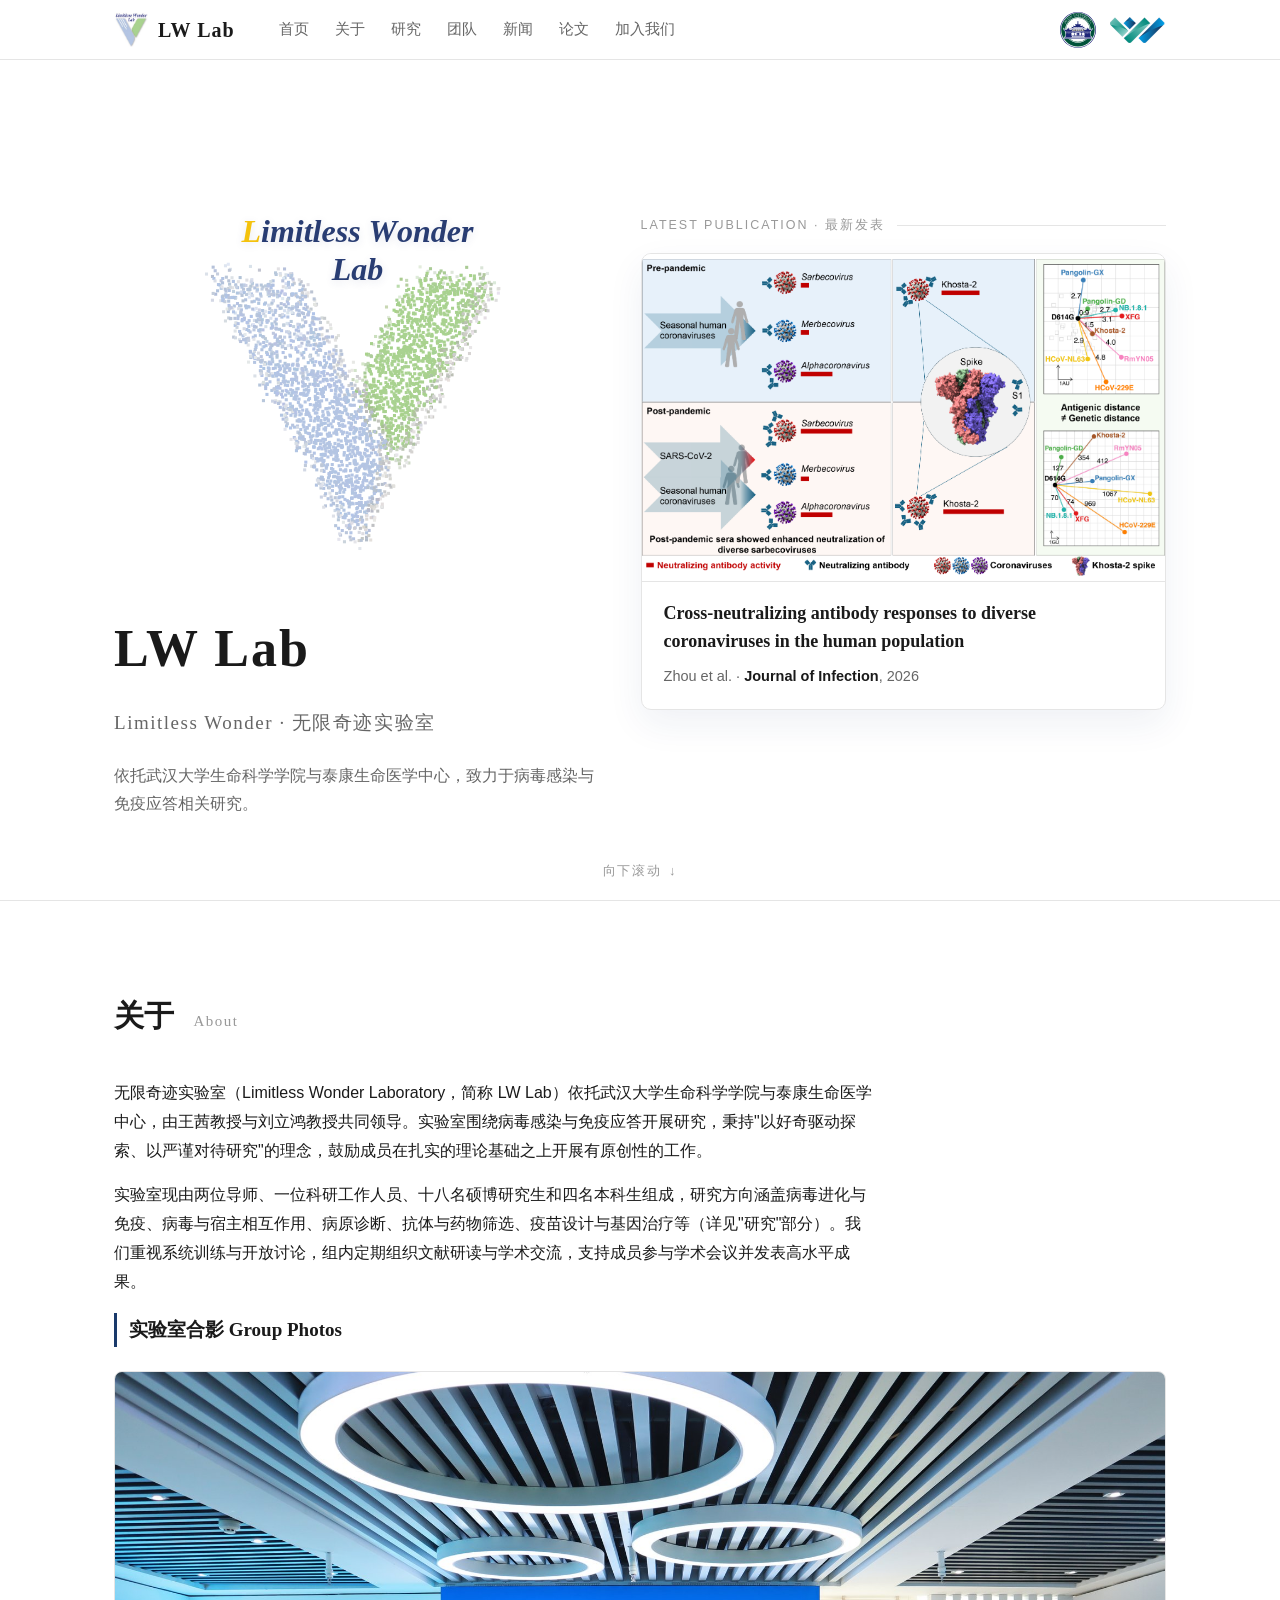
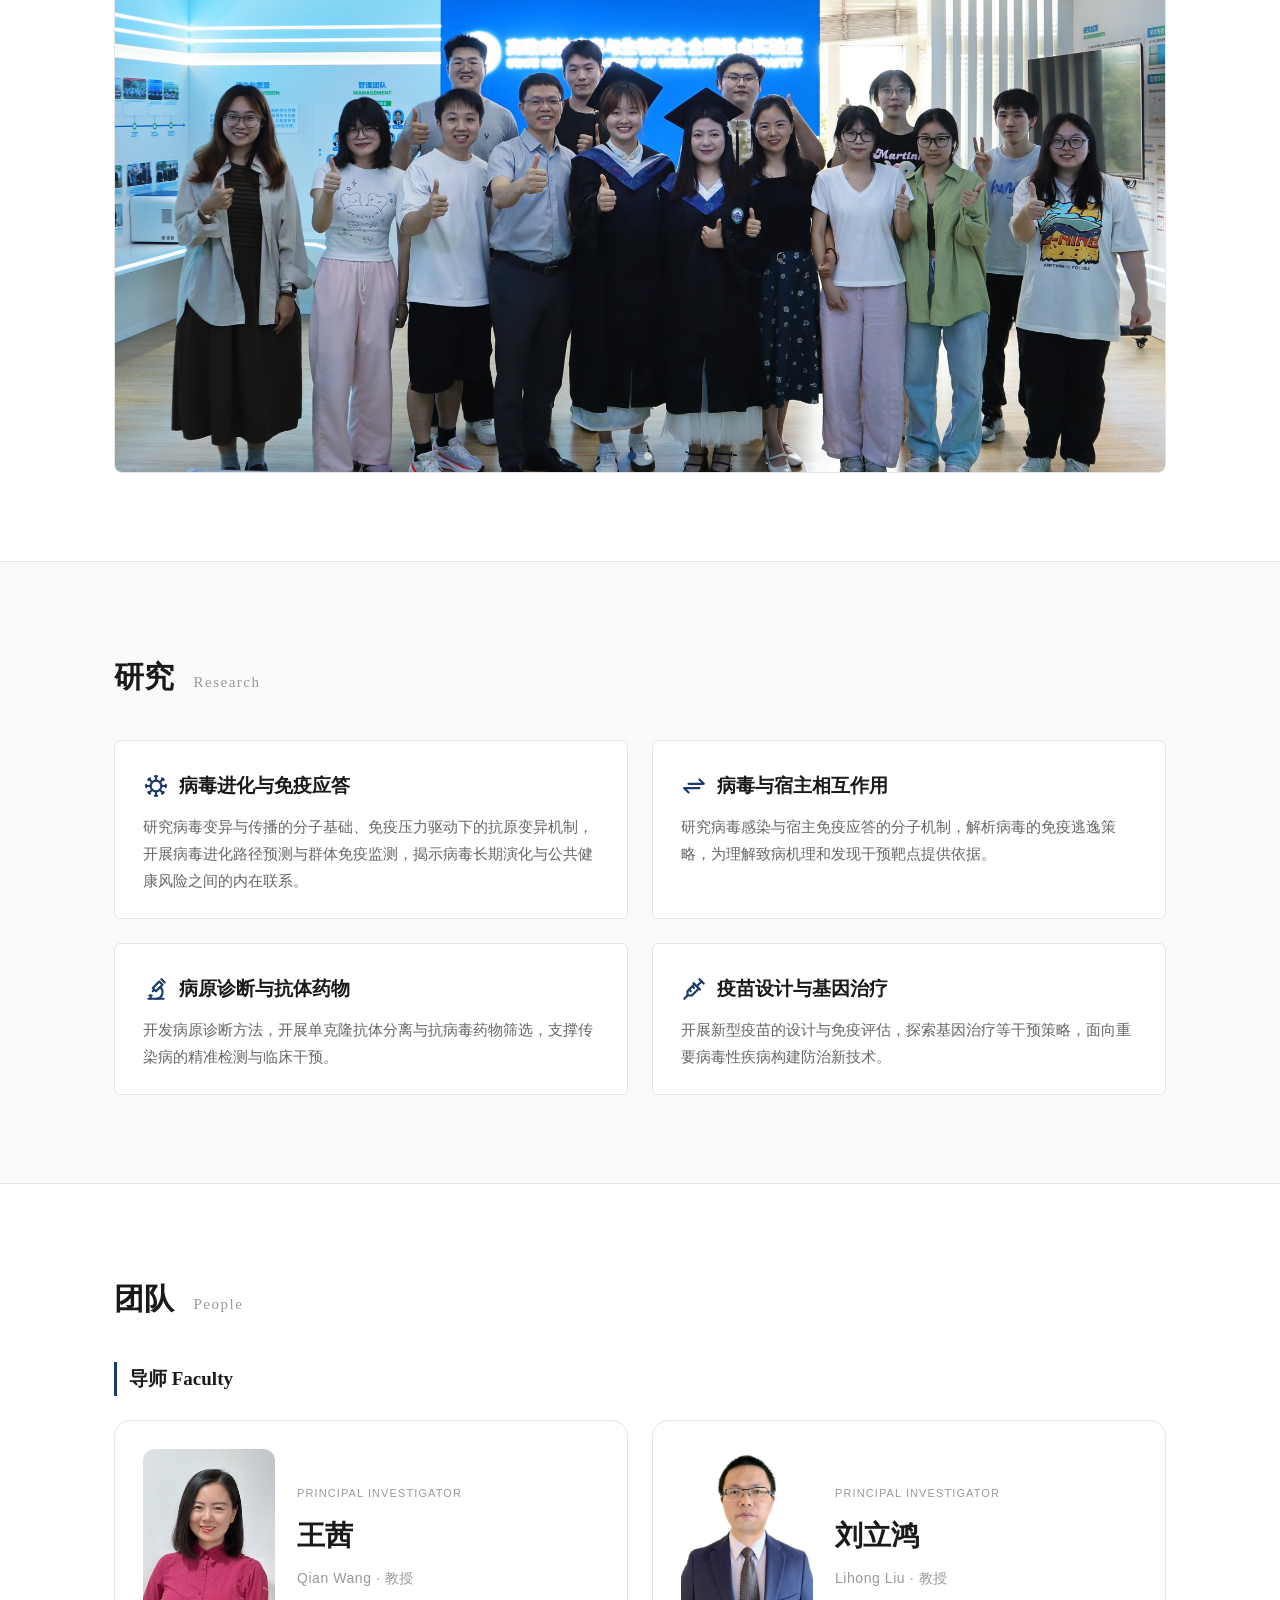
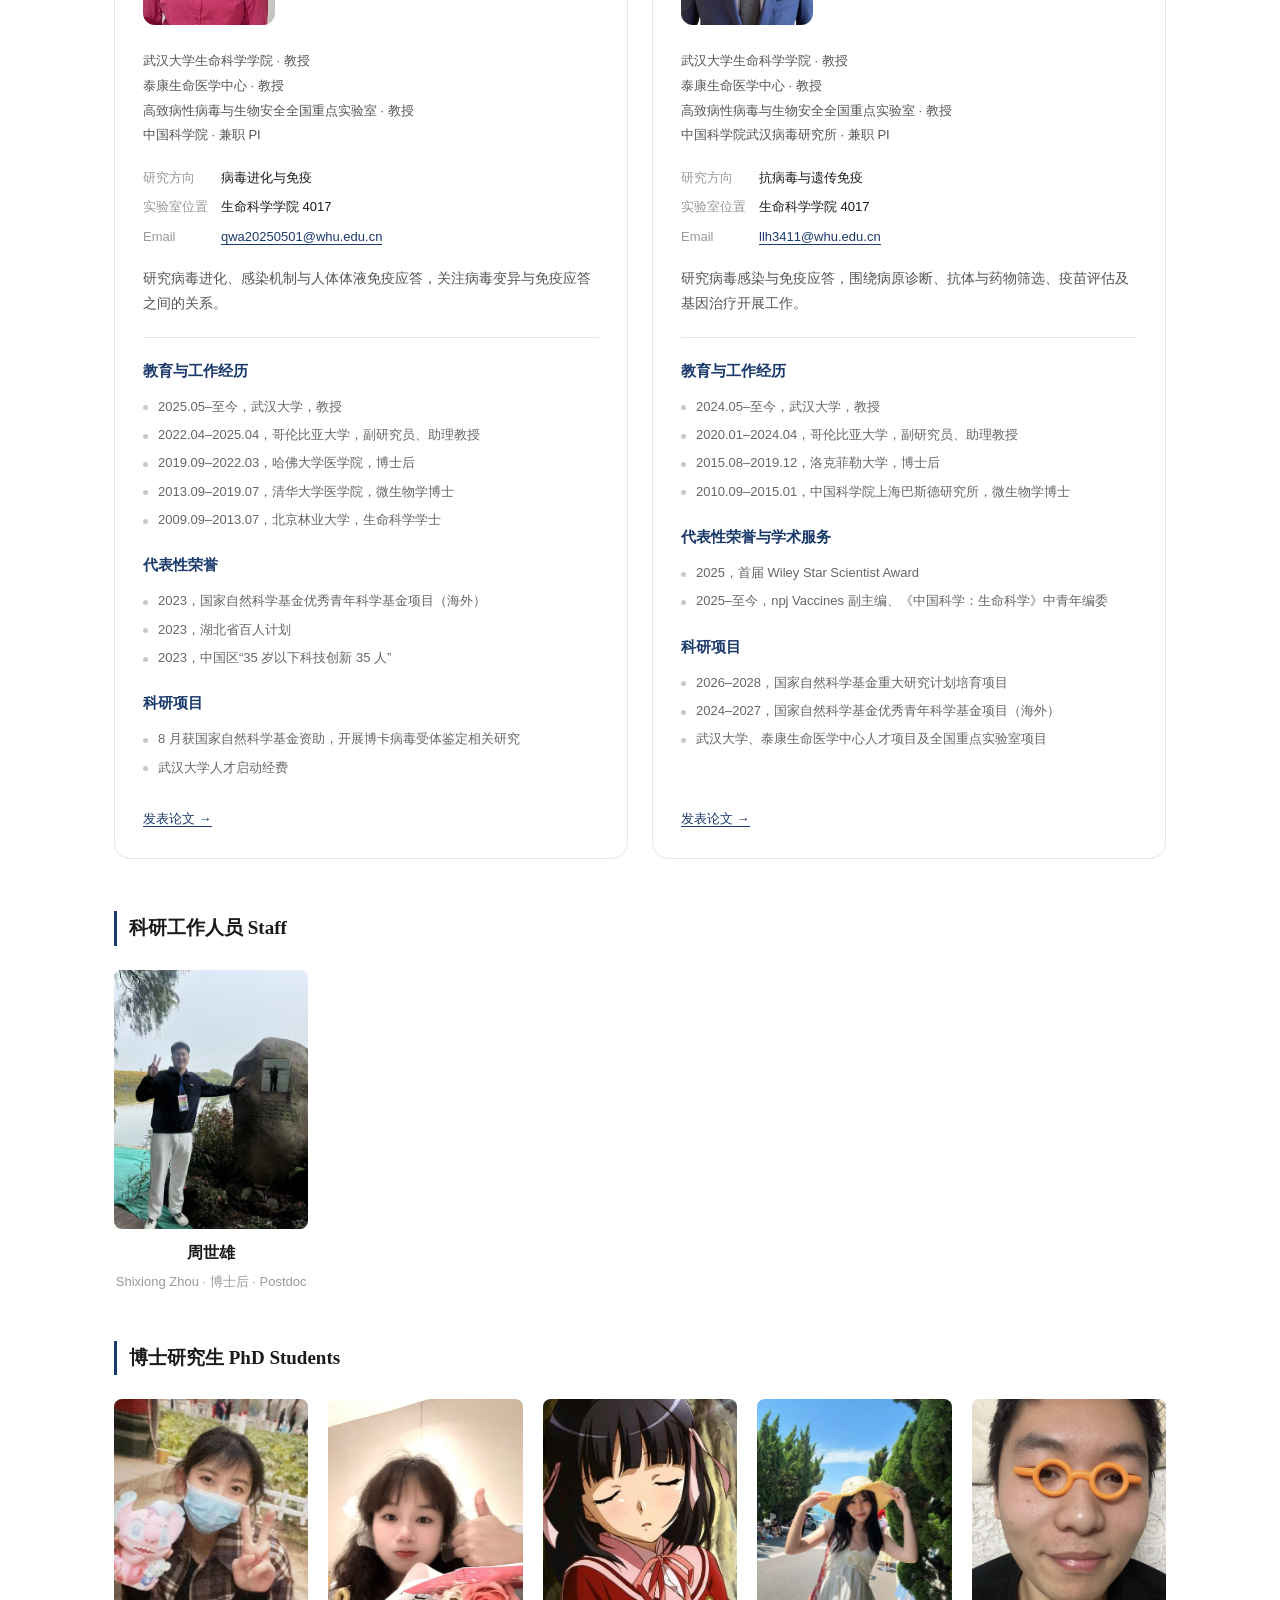
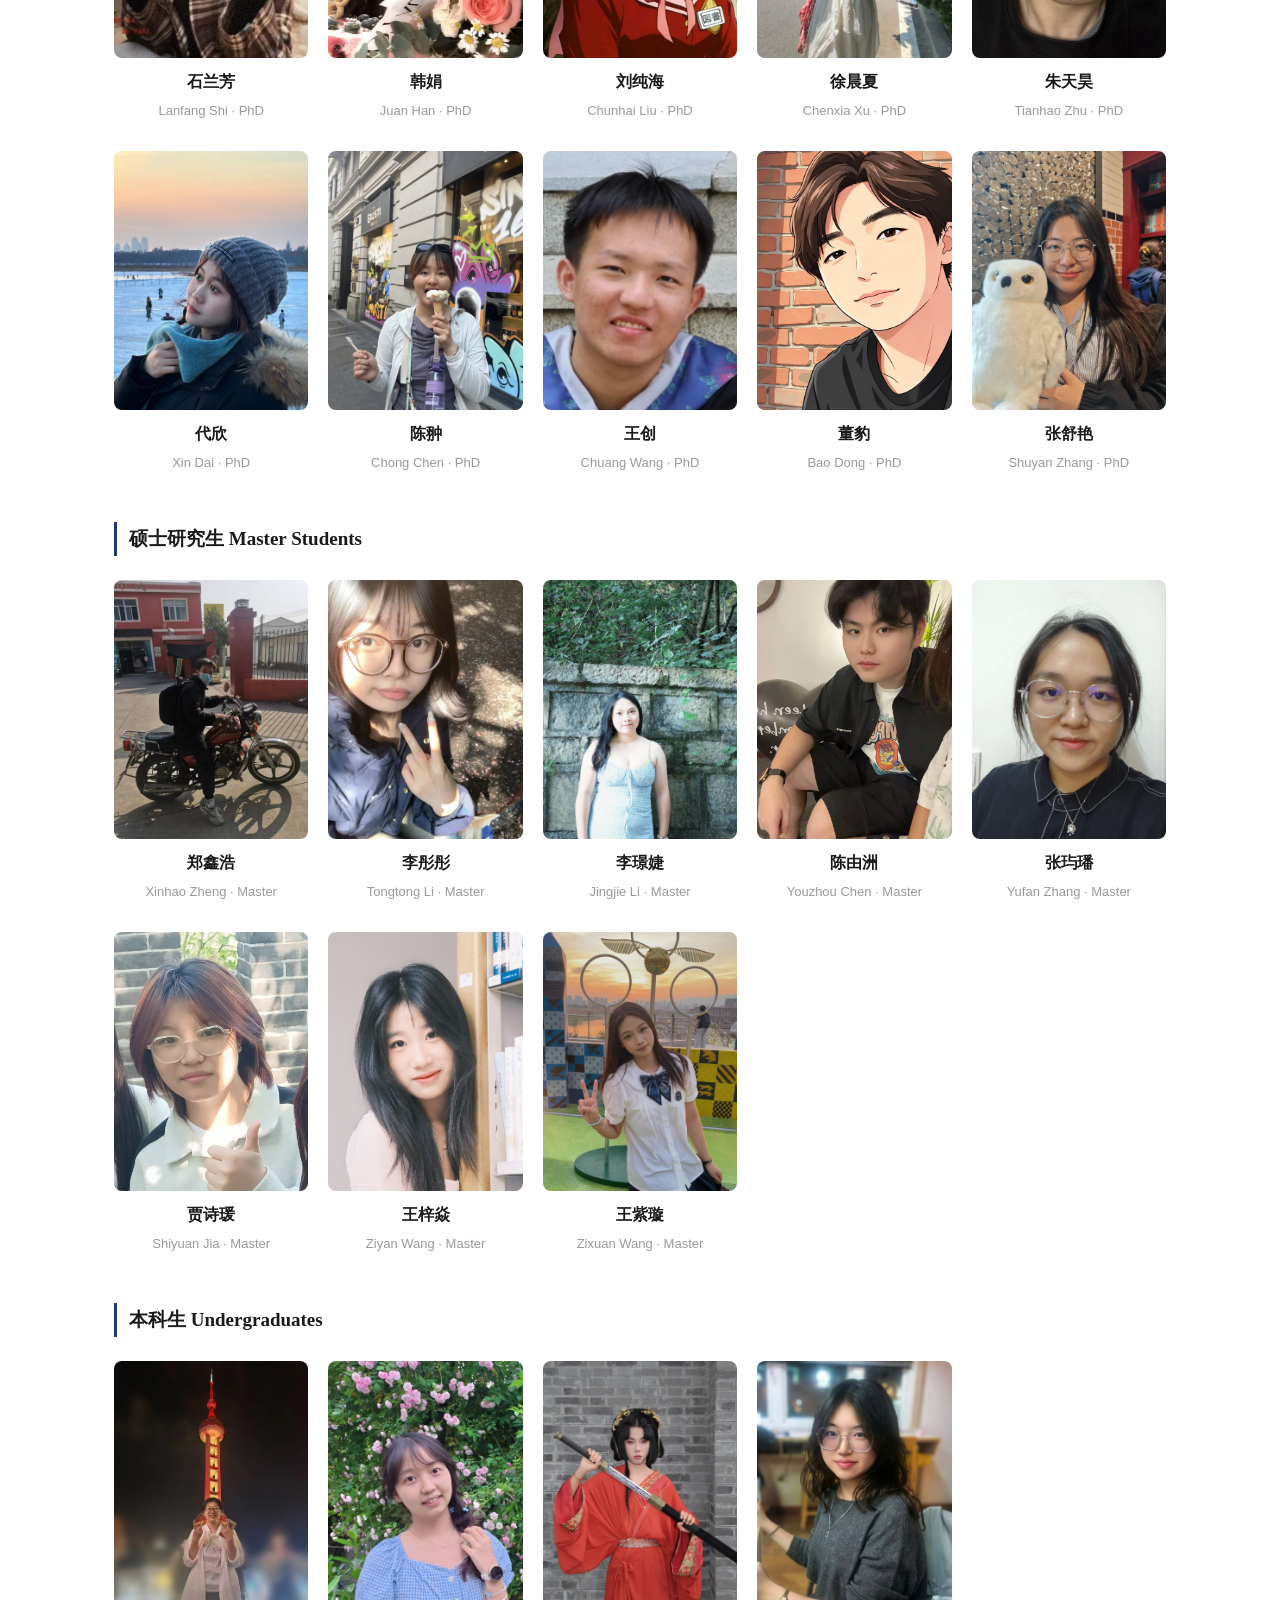
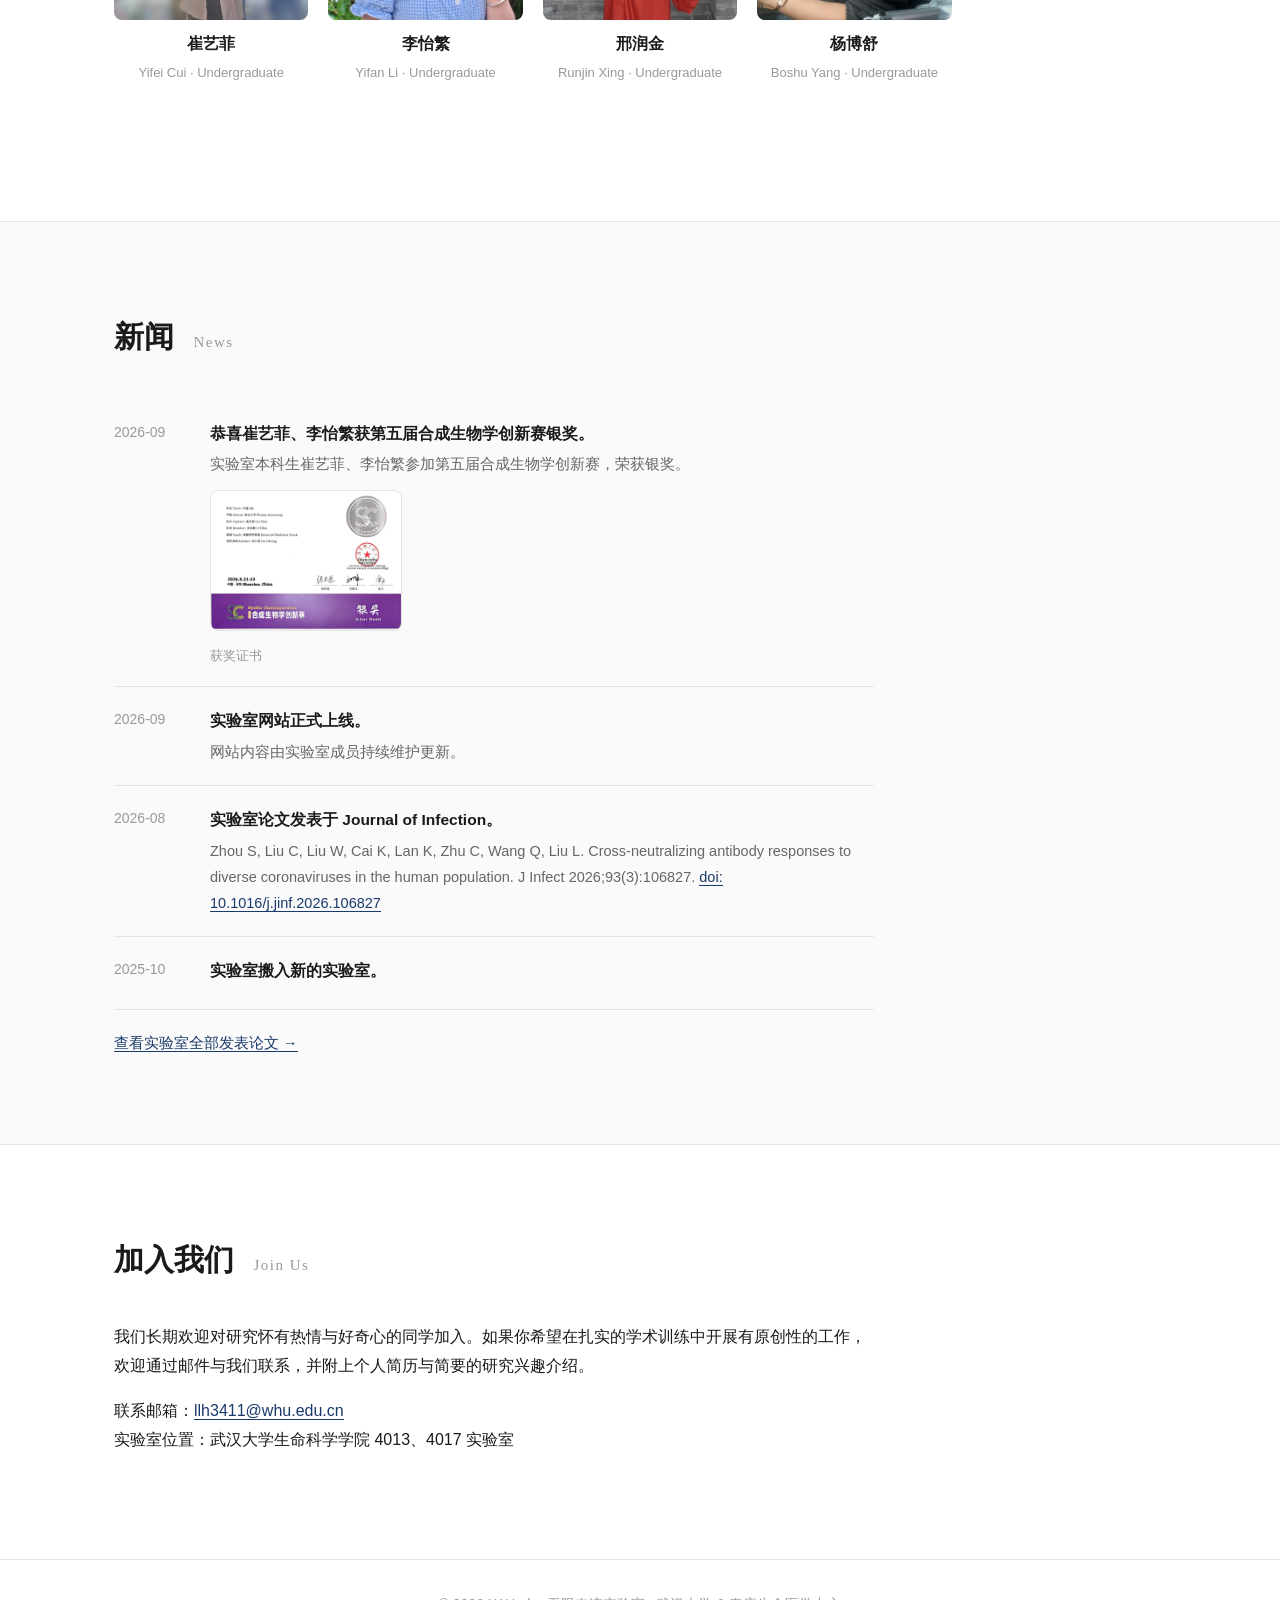
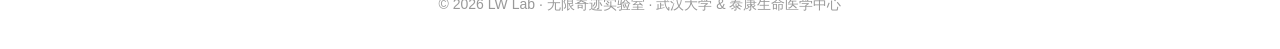
==== commit 35bb5ed3: "feat: 博士/硕士组内按年级降序排序（高年级在前）" ====
--- a/index.html
+++ b/index.html
@@ -5,15 +5,15 @@
   <meta name="viewport" content="width=device-width, initial-scale=1.0">
   <title>LW Lab · 无限奇迹实验室</title>
   <meta name="description" content="LW Lab（无限奇迹实验室 / Limitless Wonder Laboratory）官方网站 · 武汉大学生命科学学院 / 泰康生命医学中心">
-  <link rel="icon" type="image/jpeg" href="assets/photos/LWlab.jpg?v=96e3aac3b952">
-  <link rel="stylesheet" href="css/style.css?v=96e3aac3b952">
+  <link rel="icon" type="image/jpeg" href="assets/photos/LWlab.jpg?v=95bfa136d4df">
+  <link rel="stylesheet" href="css/style.css?v=95bfa136d4df">
 </head>
 <body>
 
   <header class="site-header">
     <div class="container header-inner">
       <a class="brand" href="#home">
-        <img class="brand-logo" src="assets/photos/LWlab.jpg?v=96e3aac3b952" alt="LW Lab 徽标">
+        <img class="brand-logo" src="assets/photos/LWlab.jpg?v=95bfa136d4df" alt="LW Lab 徽标">
         <span>LW&nbsp;Lab</span>
       </a>
       <nav class="site-nav" id="siteNav" aria-label="主导航">
@@ -26,8 +26,8 @@
         <a href="#join">加入我们</a>
       </nav>
       <div class="header-logos" aria-label="依托单位">
-        <img src="assets/photos/武汉大学logo.svg?v=96e3aac3b952" alt="武汉大学" title="武汉大学">
-        <img src="assets/photos/taikang-logo.png?v=96e3aac3b952" alt="泰康生命医学中心" title="泰康生命医学中心">
+        <img src="assets/photos/武汉大学logo.svg?v=95bfa136d4df" alt="武汉大学" title="武汉大学">
+        <img src="assets/photos/taikang-logo.png?v=95bfa136d4df" alt="泰康生命医学中心" title="泰康生命医学中心">
       </div>
       <button class="nav-toggle" id="navToggle" aria-label="打开导航菜单" aria-expanded="false" aria-controls="siteNav">
         <span></span><span></span><span></span>
@@ -44,17 +44,17 @@
         <div class="hero-left">
           <!-- "拨开草丛"彩蛋层：藏在粒子下的小图标，鼠标靠近即显现 -->
           <div class="hero-icons" id="heroIcons" aria-hidden="true">
-            <span class="hero-icon"><img src="assets/icons/antibody-svgrepo-com.svg?v=96e3aac3b952" alt=""></span>
-            <span class="hero-icon"><img src="assets/icons/virus-3-svgrepo-com.svg?v=96e3aac3b952" alt=""></span>
-            <span class="hero-icon"><img src="assets/icons/pipette-svgrepo-com.svg?v=96e3aac3b952" alt=""></span>
-            <span class="hero-icon"><img src="assets/icons/mouse-svgrepo-com.svg?v=96e3aac3b952" alt=""></span>
+            <span class="hero-icon"><img src="assets/icons/antibody-svgrepo-com.svg?v=95bfa136d4df" alt=""></span>
+            <span class="hero-icon"><img src="assets/icons/virus-3-svgrepo-com.svg?v=95bfa136d4df" alt=""></span>
+            <span class="hero-icon"><img src="assets/icons/pipette-svgrepo-com.svg?v=95bfa136d4df" alt=""></span>
+            <span class="hero-icon"><img src="assets/icons/mouse-svgrepo-com.svg?v=95bfa136d4df" alt=""></span>
           </div>
           <canvas class="hero-canvas" id="heroCanvas" aria-hidden="true"></canvas>
 <div class="logo-lettering" id="logoLettering" role="img" aria-label="Limitless Wonder Lab"><span class="logo-word"><span class="logo-letter" aria-hidden="true">L</span><span class="logo-letter" aria-hidden="true">i</span><span class="logo-letter" aria-hidden="true">m</span><span class="logo-letter" aria-hidden="true">i</span><span class="logo-letter" aria-hidden="true">t</span><span class="logo-letter" aria-hidden="true">l</span><span class="logo-letter" aria-hidden="true">e</span><span class="logo-letter" aria-hidden="true">s</span><span class="logo-letter" aria-hidden="true">s</span></span><span class="logo-word"><span class="logo-letter" aria-hidden="true">W</span><span class="logo-letter" aria-hidden="true">o</span><span class="logo-letter" aria-hidden="true">n</span><span class="logo-letter" aria-hidden="true">d</span><span class="logo-letter" aria-hidden="true">e</span><span class="logo-letter" aria-hidden="true">r</span></span><span class="logo-word"><span class="logo-letter" aria-hidden="true">L</span><span class="logo-letter" aria-hidden="true">a</span><span class="logo-letter" aria-hidden="true">b</span></span></div>
           <div class="hero-text"><h1 class="hero-title">LW Lab</h1><p class="hero-sub">Limitless Wonder · 无限奇迹实验室</p><p class="hero-intro">依托武汉大学生命科学学院与泰康生命医学中心，致力于病毒感染与免疫应答相关研究。</p></div>
         </div>
 
-        <aside class="hero-right"><p class="hero-paper-label">Latest Publication · 最新发表</p><div class="paper-card" id="paperCard"><article class="paper-slide active"><a class="paper-fig" href="publication.html" aria-label="查看论文列表"><img src="assets/photos/publication/JOI.png?v=96e3aac3b952" alt="论文图形摘要：大流行后人群血清对多种冠状病毒展现出增强的中和抗体应答"></a><div class="paper-info"><p class="paper-title">Cross-neutralizing antibody responses to diverse coronaviruses in the human population</p><p class="paper-meta">Zhou et al. · <strong>Journal of Infection</strong>, 2026</p></div></article></div></aside>
+        <aside class="hero-right"><p class="hero-paper-label">Latest Publication · 最新发表</p><div class="paper-card" id="paperCard"><article class="paper-slide active"><a class="paper-fig" href="publication.html" aria-label="查看论文列表"><img src="assets/photos/publication/JOI.png?v=95bfa136d4df" alt="论文图形摘要：大流行后人群血清对多种冠状病毒展现出增强的中和抗体应答"></a><div class="paper-info"><p class="paper-title">Cross-neutralizing antibody responses to diverse coronaviruses in the human population</p><p class="paper-meta">Zhou et al. · <strong>Journal of Infection</strong>, 2026</p></div></article></div></aside>
 
       </div>
       <a class="hero-scroll-hint" href="#about" aria-label="向下滚动">向下滚动<span class="hero-scroll-arrow">↓</span></a>
@@ -65,7 +65,7 @@
   <div class="container">
 <h2 class="section-title">关于 <span class="section-title-en">About</span></h2>
 <div class="section-body"><p>无限奇迹实验室（Limitless Wonder Laboratory，简称 LW Lab）依托武汉大学生命科学学院与泰康生命医学中心，由王茜教授与刘立鸿教授共同领导。实验室围绕病毒感染与免疫应答开展研究，秉持&quot;以好奇驱动探索、以严谨对待研究&quot;的理念，鼓励成员在扎实的理论基础之上开展有原创性的工作。</p>
-<p>实验室现由两位导师、一位科研工作人员、十八名硕博研究生和四名本科生组成，研究方向涵盖病毒进化与免疫、病毒与宿主相互作用、病原诊断、抗体与药物筛选、疫苗设计与基因治疗等（详见&quot;研究&quot;部分）。我们重视系统训练与开放讨论，组内定期组织文献研读与学术交流，支持成员参与学术会议并发表高水平成果。</p></div><h3 class="people-group-title">实验室合影 Group Photos</h3><div class="gallery" id="gallery"><div class="gallery-track" id="galleryTrack"><img src="assets/photos/group-1.jpg?v=96e3aac3b952" alt="实验室合影一" draggable="false"><img src="assets/photos/group-2.jpg?v=96e3aac3b952" alt="实验室合影二" draggable="false"></div><button class="gallery-btn gallery-prev" id="galleryPrev" aria-label="上一张">‹</button><button class="gallery-btn gallery-next" id="galleryNext" aria-label="下一张">›</button><div class="gallery-dots" id="galleryDots" role="group" aria-label="合影切换"></div></div>
+<p>实验室现由两位导师、一位科研工作人员、十八名硕博研究生和四名本科生组成，研究方向涵盖病毒进化与免疫、病毒与宿主相互作用、病原诊断、抗体与药物筛选、疫苗设计与基因治疗等（详见&quot;研究&quot;部分）。我们重视系统训练与开放讨论，组内定期组织文献研读与学术交流，支持成员参与学术会议并发表高水平成果。</p></div><h3 class="people-group-title">实验室合影 Group Photos</h3><div class="gallery" id="gallery"><div class="gallery-track" id="galleryTrack"><img src="assets/photos/group-1.jpg?v=95bfa136d4df" alt="实验室合影一" draggable="false"><img src="assets/photos/group-2.jpg?v=95bfa136d4df" alt="实验室合影二" draggable="false"></div><button class="gallery-btn gallery-prev" id="galleryPrev" aria-label="上一张">‹</button><button class="gallery-btn gallery-next" id="galleryNext" aria-label="下一张">›</button><div class="gallery-dots" id="galleryDots" role="group" aria-label="合影切换"></div></div>
   </div>
 </section>
 
@@ -73,7 +73,7 @@
     <section class="section section-alt" id="research">
   <div class="container">
 <h2 class="section-title">研究 <span class="section-title-en">Research</span></h2>
-<div class="research-grid"><article class="research-card"><h3><img src="assets/icons/virus.svg?v=96e3aac3b952" alt="" aria-hidden="true">病毒进化与免疫应答</h3><p>研究病毒变异与传播的分子基础、免疫压力驱动下的抗原变异机制，开展病毒进化路径预测与群体免疫监测，揭示病毒长期演化与公共健康风险之间的内在联系。</p></article><article class="research-card"><h3><img src="assets/icons/arrows-exchange.svg?v=96e3aac3b952" alt="" aria-hidden="true">病毒与宿主相互作用</h3><p>研究病毒感染与宿主免疫应答的分子机制，解析病毒的免疫逃逸策略，为理解致病机理和发现干预靶点提供依据。</p></article><article class="research-card"><h3><img src="assets/icons/microscope.svg?v=96e3aac3b952" alt="" aria-hidden="true">病原诊断与抗体药物</h3><p>开发病原诊断方法，开展单克隆抗体分离与抗病毒药物筛选，支撑传染病的精准检测与临床干预。</p></article><article class="research-card"><h3><img src="assets/icons/vaccine.svg?v=96e3aac3b952" alt="" aria-hidden="true">疫苗设计与基因治疗</h3><p>开展新型疫苗的设计与免疫评估，探索基因治疗等干预策略，面向重要病毒性疾病构建防治新技术。</p></article></div>
+<div class="research-grid"><article class="research-card"><h3><img src="assets/icons/virus.svg?v=95bfa136d4df" alt="" aria-hidden="true">病毒进化与免疫应答</h3><p>研究病毒变异与传播的分子基础、免疫压力驱动下的抗原变异机制，开展病毒进化路径预测与群体免疫监测，揭示病毒长期演化与公共健康风险之间的内在联系。</p></article><article class="research-card"><h3><img src="assets/icons/arrows-exchange.svg?v=95bfa136d4df" alt="" aria-hidden="true">病毒与宿主相互作用</h3><p>研究病毒感染与宿主免疫应答的分子机制，解析病毒的免疫逃逸策略，为理解致病机理和发现干预靶点提供依据。</p></article><article class="research-card"><h3><img src="assets/icons/microscope.svg?v=95bfa136d4df" alt="" aria-hidden="true">病原诊断与抗体药物</h3><p>开发病原诊断方法，开展单克隆抗体分离与抗病毒药物筛选，支撑传染病的精准检测与临床干预。</p></article><article class="research-card"><h3><img src="assets/icons/vaccine.svg?v=95bfa136d4df" alt="" aria-hidden="true">疫苗设计与基因治疗</h3><p>开展新型疫苗的设计与免疫评估，探索基因治疗等干预策略，面向重要病毒性疾病构建防治新技术。</p></article></div>
   </div>
 </section>
 
@@ -82,10 +82,10 @@
   <div class="container">
 <h2 class="section-title">团队 <span class="section-title-en">People</span></h2>
 <h3 class="people-group-title">导师 Faculty</h3><div class="faculty-grid"><article class="faculty-profile faculty-pink" id="profile-qianwang" tabindex="0" aria-labelledby="profile-qianwang-name">
-<div class="faculty-head"><div class="faculty-photo"><span class="photo-fallback" aria-hidden="true">王</span><img src="assets/photos/qianwang.jpg?v=96e3aac3b952" alt="王茜" loading="lazy" onerror="this.style.display='none'"></div><div class="faculty-meta"><p class="faculty-role">Principal Investigator</p><h3 class="faculty-name" id="profile-qianwang-name">王茜</h3><p class="faculty-en">Qian Wang · 教授</p></div></div><ul class="faculty-affiliations"><li>武汉大学生命科学学院 · 教授</li><li>泰康生命医学中心 · 教授</li><li>高致病性病毒与生物安全全国重点实验室 · 教授</li><li>中国科学院 · 兼职 PI</li></ul><dl class="faculty-facts"><div><dt>研究方向</dt><dd>病毒进化与免疫</dd></div>
+<div class="faculty-head"><div class="faculty-photo"><span class="photo-fallback" aria-hidden="true">王</span><img src="assets/photos/qianwang.jpg?v=95bfa136d4df" alt="王茜" loading="lazy" onerror="this.style.display='none'"></div><div class="faculty-meta"><p class="faculty-role">Principal Investigator</p><h3 class="faculty-name" id="profile-qianwang-name">王茜</h3><p class="faculty-en">Qian Wang · 教授</p></div></div><ul class="faculty-affiliations"><li>武汉大学生命科学学院 · 教授</li><li>泰康生命医学中心 · 教授</li><li>高致病性病毒与生物安全全国重点实验室 · 教授</li><li>中国科学院 · 兼职 PI</li></ul><dl class="faculty-facts"><div><dt>研究方向</dt><dd>病毒进化与免疫</dd></div>
 <div><dt>实验室位置</dt><dd>生命科学学院 4017</dd></div><div><dt>Email</dt><dd><a class="link" href="mailto:qwa20250501@whu.edu.cn">qwa20250501@whu.edu.cn</a></dd></div></dl><p class="faculty-summary">研究病毒进化、感染机制与人体体液免疫应答，关注病毒变异与免疫应答之间的关系。</p><div class="faculty-body"><div class="faculty-block"><h4>教育与工作经历</h4><ul><li>2025.05–至今，武汉大学，教授</li><li>2022.04–2025.04，哥伦比亚大学，副研究员、助理教授</li><li>2019.09–2022.03，哈佛大学医学院，博士后</li><li>2013.09–2019.07，清华大学医学院，微生物学博士</li><li>2009.09–2013.07，北京林业大学，生命科学学士</li></ul></div><div class="faculty-block"><h4>代表性荣誉</h4><ul><li>2023，国家自然科学基金优秀青年科学基金项目（海外）</li><li>2023，湖北省百人计划</li><li>2023，中国区“35 岁以下科技创新 35 人”</li></ul></div><div class="faculty-block"><h4>科研项目</h4><ul><li>8 月获国家自然科学基金资助，开展博卡病毒受体鉴定相关研究</li><li>武汉大学人才启动经费</li></ul></div></div><p class="faculty-publications"><a class="link" href="publication.html">发表论文 →</a></p></article><article class="faculty-profile faculty-blue" id="profile-liuhong" tabindex="0" aria-labelledby="profile-liuhong-name">
-<div class="faculty-head"><div class="faculty-photo"><span class="photo-fallback" aria-hidden="true">刘</span><img src="assets/photos/lihong-liu.jpg?v=96e3aac3b952" alt="刘立鸿" loading="lazy" onerror="this.style.display='none'"></div><div class="faculty-meta"><p class="faculty-role">Principal Investigator</p><h3 class="faculty-name" id="profile-liuhong-name">刘立鸿</h3><p class="faculty-en">Lihong Liu · 教授</p></div></div><ul class="faculty-affiliations"><li>武汉大学生命科学学院 · 教授</li><li>泰康生命医学中心 · 教授</li><li>高致病性病毒与生物安全全国重点实验室 · 教授</li><li>中国科学院武汉病毒研究所 · 兼职 PI</li></ul><dl class="faculty-facts"><div><dt>研究方向</dt><dd>抗病毒与遗传免疫</dd></div>
-<div><dt>实验室位置</dt><dd>生命科学学院 4017</dd></div><div><dt>Email</dt><dd><a class="link" href="mailto:llh3411@whu.edu.cn">llh3411@whu.edu.cn</a></dd></div></dl><p class="faculty-summary">研究病毒感染与免疫应答，围绕病原诊断、抗体与药物筛选、疫苗评估及基因治疗开展工作。</p><div class="faculty-body"><div class="faculty-block"><h4>教育与工作经历</h4><ul><li>2024.05–至今，武汉大学，教授</li><li>2020.01–2024.04，哥伦比亚大学，副研究员、助理教授</li><li>2015.08–2019.12，洛克菲勒大学，博士后</li><li>2010.09–2015.01，中国科学院上海巴斯德研究所，微生物学博士</li></ul></div><div class="faculty-block"><h4>代表性荣誉与学术服务</h4><ul><li>2025，首届 Wiley Star Scientist Award</li><li>2025–至今，npj Vaccines 副主编、《中国科学：生命科学》中青年编委</li></ul></div><div class="faculty-block"><h4>科研项目</h4><ul><li>2026–2028，国家自然科学基金重大研究计划培育项目</li><li>2024–2027，国家自然科学基金优秀青年科学基金项目（海外）</li><li>武汉大学、泰康生命医学中心人才项目及全国重点实验室项目</li></ul></div></div><p class="faculty-publications"><a class="link" href="publication.html">发表论文 →</a></p></article></div><h3 class="people-group-title">科研工作人员 Staff</h3><div class="people-grid"><div class="person"><div class="photo"><span class="photo-fallback" aria-hidden="true">周</span><img src="assets/photos/shixiong-zhou.jpg?v=96e3aac3b952" alt="周世雄" loading="lazy" onerror="this.style.display='none'"></div><p class="person-name">周世雄</p><p class="person-sub">Shixiong Zhou · 博士后 · Postdoc</p></div></div><h3 class="people-group-title">博士研究生 PhD Students</h3><div class="people-grid"><div class="person"><div class="photo"><span class="photo-fallback" aria-hidden="true">陈</span><img src="assets/photos/chong-chen.jpg?v=96e3aac3b952" alt="陈翀" loading="lazy" onerror="this.style.display='none'"></div><p class="person-name">陈翀</p><p class="person-sub">Chong Chen · PhD</p></div><div class="person"><div class="photo"><span class="photo-fallback" aria-hidden="true">朱</span><img src="assets/photos/tianhao-zhu.jpg?v=96e3aac3b952" alt="朱天昊" loading="lazy" onerror="this.style.display='none'"></div><p class="person-name">朱天昊</p><p class="person-sub">Tianhao Zhu · PhD</p></div><div class="person"><div class="photo"><span class="photo-fallback" aria-hidden="true">王</span><img src="assets/photos/chuang-wang.jpg?v=96e3aac3b952" alt="王创" loading="lazy" onerror="this.style.display='none'"></div><p class="person-name">王创</p><p class="person-sub">Chuang Wang · PhD</p></div><div class="person"><div class="photo"><span class="photo-fallback" aria-hidden="true">董</span><img src="assets/photos/bao-dong.jpg?v=96e3aac3b952" alt="董豹" loading="lazy" onerror="this.style.display='none'"></div><p class="person-name">董豹</p><p class="person-sub">Bao Dong · PhD</p></div><div class="person"><div class="photo"><span class="photo-fallback" aria-hidden="true">代</span><img src="assets/photos/xin-dai.jpg?v=96e3aac3b952" alt="代欣" loading="lazy" onerror="this.style.display='none'"></div><p class="person-name">代欣</p><p class="person-sub">Xin Dai · PhD</p></div><div class="person"><div class="photo"><span class="photo-fallback" aria-hidden="true">张</span><img src="assets/photos/shuyan-zhang.jpg?v=96e3aac3b952" alt="张舒艳" loading="lazy" onerror="this.style.display='none'"></div><p class="person-name">张舒艳</p><p class="person-sub">Shuyan Zhang · PhD</p></div><div class="person"><div class="photo"><span class="photo-fallback" aria-hidden="true">刘</span><img src="assets/photos/chunhai-liu.jpg?v=96e3aac3b952" alt="刘纯海" loading="lazy" onerror="this.style.display='none'"></div><p class="person-name">刘纯海</p><p class="person-sub">Chunhai Liu · PhD</p></div><div class="person"><div class="photo"><span class="photo-fallback" aria-hidden="true">徐</span><img src="assets/photos/xuchen-xia.jpg?v=96e3aac3b952" alt="徐晨夏" loading="lazy" onerror="this.style.display='none'"></div><p class="person-name">徐晨夏</p><p class="person-sub">Chenxia Xu · PhD</p></div><div class="person"><div class="photo"><span class="photo-fallback" aria-hidden="true">石</span><img src="assets/photos/shilan-fang.jpg?v=96e3aac3b952" alt="石兰芳" loading="lazy" onerror="this.style.display='none'"></div><p class="person-name">石兰芳</p><p class="person-sub">Lanfang Shi · PhD</p></div><div class="person"><div class="photo"><span class="photo-fallback" aria-hidden="true">韩</span><img src="assets/photos/juan-han.jpg?v=96e3aac3b952" alt="韩娟" loading="lazy" onerror="this.style.display='none'"></div><p class="person-name">韩娟</p><p class="person-sub">Juan Han · PhD</p></div></div><h3 class="people-group-title">硕士研究生 Master Students</h3><div class="people-grid"><div class="person"><div class="photo"><span class="photo-fallback" aria-hidden="true">张</span><img src="assets/photos/yufan-zhang.jpg?v=96e3aac3b952" alt="张玙璠" loading="lazy" onerror="this.style.display='none'"></div><p class="person-name">张玙璠</p><p class="person-sub">Yufan Zhang · Master</p></div><div class="person"><div class="photo"><span class="photo-fallback" aria-hidden="true">贾</span><img src="assets/photos/shiyuan-jia.jpg?v=96e3aac3b952" alt="贾诗瑗" loading="lazy" onerror="this.style.display='none'"></div><p class="person-name">贾诗瑗</p><p class="person-sub">Shiyuan Jia · Master</p></div><div class="person"><div class="photo"><span class="photo-fallback" aria-hidden="true">王</span><img src="assets/photos/ziyan-wang.jpg?v=96e3aac3b952" alt="王梓焱" loading="lazy" onerror="this.style.display='none'"></div><p class="person-name">王梓焱</p><p class="person-sub">Ziyan Wang · Master</p></div><div class="person"><div class="photo"><span class="photo-fallback" aria-hidden="true">王</span><img src="assets/photos/zixuan-wang.jpg?v=96e3aac3b952" alt="王紫璇" loading="lazy" onerror="this.style.display='none'"></div><p class="person-name">王紫璇</p><p class="person-sub">Zixuan Wang · Master</p></div><div class="person"><div class="photo"><span class="photo-fallback" aria-hidden="true">李</span><img src="assets/photos/tongtong-li.jpg?v=96e3aac3b952" alt="李彤彤" loading="lazy" onerror="this.style.display='none'"></div><p class="person-name">李彤彤</p><p class="person-sub">Tongtong Li · Master</p></div><div class="person"><div class="photo"><span class="photo-fallback" aria-hidden="true">李</span><img src="assets/photos/jingjie-li.jpg?v=96e3aac3b952" alt="李璟婕" loading="lazy" onerror="this.style.display='none'"></div><p class="person-name">李璟婕</p><p class="person-sub">Jingjie Li · Master</p></div><div class="person"><div class="photo"><span class="photo-fallback" aria-hidden="true">陈</span><img src="assets/photos/youzhou-chen.jpg?v=96e3aac3b952" alt="陈由洲" loading="lazy" onerror="this.style.display='none'"></div><p class="person-name">陈由洲</p><p class="person-sub">Youzhou Chen · Master</p></div><div class="person"><div class="photo"><span class="photo-fallback" aria-hidden="true">郑</span><img src="assets/photos/xinhao-zheng.jpg?v=96e3aac3b952" alt="郑鑫浩" loading="lazy" onerror="this.style.display='none'"></div><p class="person-name">郑鑫浩</p><p class="person-sub">Xinhao Zheng · Master</p></div></div><h3 class="people-group-title">本科生 Undergraduates</h3><div class="people-grid"><div class="person"><div class="photo"><span class="photo-fallback" aria-hidden="true">崔</span><img src="assets/photos/cui-yifei.jpg?v=96e3aac3b952" alt="崔艺菲" loading="lazy" onerror="this.style.display='none'"></div><p class="person-name">崔艺菲</p><p class="person-sub">Yifei Cui · Undergraduate</p></div><div class="person"><div class="photo"><span class="photo-fallback" aria-hidden="true">李</span><img src="assets/photos/yifan-li.jpg?v=96e3aac3b952" alt="李怡繁" loading="lazy" onerror="this.style.display='none'"></div><p class="person-name">李怡繁</p><p class="person-sub">Yifan Li · Undergraduate</p></div><div class="person"><div class="photo"><span class="photo-fallback" aria-hidden="true">邢</span><img src="assets/photos/runjin-xing.jpg?v=96e3aac3b952" alt="邢润金" loading="lazy" onerror="this.style.display='none'"></div><p class="person-name">邢润金</p><p class="person-sub">Runjin Xing · Undergraduate</p></div><div class="person"><div class="photo"><span class="photo-fallback" aria-hidden="true">杨</span><img src="assets/photos/boshu-yang.jpg?v=96e3aac3b952" alt="杨博舒" loading="lazy" onerror="this.style.display='none'"></div><p class="person-name">杨博舒</p><p class="person-sub">Boshu Yang · Undergraduate</p></div></div>
+<div class="faculty-head"><div class="faculty-photo"><span class="photo-fallback" aria-hidden="true">刘</span><img src="assets/photos/lihong-liu.jpg?v=95bfa136d4df" alt="刘立鸿" loading="lazy" onerror="this.style.display='none'"></div><div class="faculty-meta"><p class="faculty-role">Principal Investigator</p><h3 class="faculty-name" id="profile-liuhong-name">刘立鸿</h3><p class="faculty-en">Lihong Liu · 教授</p></div></div><ul class="faculty-affiliations"><li>武汉大学生命科学学院 · 教授</li><li>泰康生命医学中心 · 教授</li><li>高致病性病毒与生物安全全国重点实验室 · 教授</li><li>中国科学院武汉病毒研究所 · 兼职 PI</li></ul><dl class="faculty-facts"><div><dt>研究方向</dt><dd>抗病毒与遗传免疫</dd></div>
+<div><dt>实验室位置</dt><dd>生命科学学院 4017</dd></div><div><dt>Email</dt><dd><a class="link" href="mailto:llh3411@whu.edu.cn">llh3411@whu.edu.cn</a></dd></div></dl><p class="faculty-summary">研究病毒感染与免疫应答，围绕病原诊断、抗体与药物筛选、疫苗评估及基因治疗开展工作。</p><div class="faculty-body"><div class="faculty-block"><h4>教育与工作经历</h4><ul><li>2024.05–至今，武汉大学，教授</li><li>2020.01–2024.04，哥伦比亚大学，副研究员、助理教授</li><li>2015.08–2019.12，洛克菲勒大学，博士后</li><li>2010.09–2015.01，中国科学院上海巴斯德研究所，微生物学博士</li></ul></div><div class="faculty-block"><h4>代表性荣誉与学术服务</h4><ul><li>2025，首届 Wiley Star Scientist Award</li><li>2025–至今，npj Vaccines 副主编、《中国科学：生命科学》中青年编委</li></ul></div><div class="faculty-block"><h4>科研项目</h4><ul><li>2026–2028，国家自然科学基金重大研究计划培育项目</li><li>2024–2027，国家自然科学基金优秀青年科学基金项目（海外）</li><li>武汉大学、泰康生命医学中心人才项目及全国重点实验室项目</li></ul></div></div><p class="faculty-publications"><a class="link" href="publication.html">发表论文 →</a></p></article></div><h3 class="people-group-title">科研工作人员 Staff</h3><div class="people-grid"><div class="person"><div class="photo"><span class="photo-fallback" aria-hidden="true">周</span><img src="assets/photos/shixiong-zhou.jpg?v=95bfa136d4df" alt="周世雄" loading="lazy" onerror="this.style.display='none'"></div><p class="person-name">周世雄</p><p class="person-sub">Shixiong Zhou · 博士后 · Postdoc</p></div></div><h3 class="people-group-title">博士研究生 PhD Students</h3><div class="people-grid"><div class="person"><div class="photo"><span class="photo-fallback" aria-hidden="true">石</span><img src="assets/photos/shilan-fang.jpg?v=95bfa136d4df" alt="石兰芳" loading="lazy" onerror="this.style.display='none'"></div><p class="person-name">石兰芳</p><p class="person-sub">Lanfang Shi · PhD</p></div><div class="person"><div class="photo"><span class="photo-fallback" aria-hidden="true">韩</span><img src="assets/photos/juan-han.jpg?v=95bfa136d4df" alt="韩娟" loading="lazy" onerror="this.style.display='none'"></div><p class="person-name">韩娟</p><p class="person-sub">Juan Han · PhD</p></div><div class="person"><div class="photo"><span class="photo-fallback" aria-hidden="true">刘</span><img src="assets/photos/chunhai-liu.jpg?v=95bfa136d4df" alt="刘纯海" loading="lazy" onerror="this.style.display='none'"></div><p class="person-name">刘纯海</p><p class="person-sub">Chunhai Liu · PhD</p></div><div class="person"><div class="photo"><span class="photo-fallback" aria-hidden="true">徐</span><img src="assets/photos/xuchen-xia.jpg?v=95bfa136d4df" alt="徐晨夏" loading="lazy" onerror="this.style.display='none'"></div><p class="person-name">徐晨夏</p><p class="person-sub">Chenxia Xu · PhD</p></div><div class="person"><div class="photo"><span class="photo-fallback" aria-hidden="true">朱</span><img src="assets/photos/tianhao-zhu.jpg?v=95bfa136d4df" alt="朱天昊" loading="lazy" onerror="this.style.display='none'"></div><p class="person-name">朱天昊</p><p class="person-sub">Tianhao Zhu · PhD</p></div><div class="person"><div class="photo"><span class="photo-fallback" aria-hidden="true">代</span><img src="assets/photos/xin-dai.jpg?v=95bfa136d4df" alt="代欣" loading="lazy" onerror="this.style.display='none'"></div><p class="person-name">代欣</p><p class="person-sub">Xin Dai · PhD</p></div><div class="person"><div class="photo"><span class="photo-fallback" aria-hidden="true">陈</span><img src="assets/photos/chong-chen.jpg?v=95bfa136d4df" alt="陈翀" loading="lazy" onerror="this.style.display='none'"></div><p class="person-name">陈翀</p><p class="person-sub">Chong Chen · PhD</p></div><div class="person"><div class="photo"><span class="photo-fallback" aria-hidden="true">王</span><img src="assets/photos/chuang-wang.jpg?v=95bfa136d4df" alt="王创" loading="lazy" onerror="this.style.display='none'"></div><p class="person-name">王创</p><p class="person-sub">Chuang Wang · PhD</p></div><div class="person"><div class="photo"><span class="photo-fallback" aria-hidden="true">董</span><img src="assets/photos/bao-dong.jpg?v=95bfa136d4df" alt="董豹" loading="lazy" onerror="this.style.display='none'"></div><p class="person-name">董豹</p><p class="person-sub">Bao Dong · PhD</p></div><div class="person"><div class="photo"><span class="photo-fallback" aria-hidden="true">张</span><img src="assets/photos/shuyan-zhang.jpg?v=95bfa136d4df" alt="张舒艳" loading="lazy" onerror="this.style.display='none'"></div><p class="person-name">张舒艳</p><p class="person-sub">Shuyan Zhang · PhD</p></div></div><h3 class="people-group-title">硕士研究生 Master Students</h3><div class="people-grid"><div class="person"><div class="photo"><span class="photo-fallback" aria-hidden="true">郑</span><img src="assets/photos/xinhao-zheng.jpg?v=95bfa136d4df" alt="郑鑫浩" loading="lazy" onerror="this.style.display='none'"></div><p class="person-name">郑鑫浩</p><p class="person-sub">Xinhao Zheng · Master</p></div><div class="person"><div class="photo"><span class="photo-fallback" aria-hidden="true">李</span><img src="assets/photos/tongtong-li.jpg?v=95bfa136d4df" alt="李彤彤" loading="lazy" onerror="this.style.display='none'"></div><p class="person-name">李彤彤</p><p class="person-sub">Tongtong Li · Master</p></div><div class="person"><div class="photo"><span class="photo-fallback" aria-hidden="true">李</span><img src="assets/photos/jingjie-li.jpg?v=95bfa136d4df" alt="李璟婕" loading="lazy" onerror="this.style.display='none'"></div><p class="person-name">李璟婕</p><p class="person-sub">Jingjie Li · Master</p></div><div class="person"><div class="photo"><span class="photo-fallback" aria-hidden="true">陈</span><img src="assets/photos/youzhou-chen.jpg?v=95bfa136d4df" alt="陈由洲" loading="lazy" onerror="this.style.display='none'"></div><p class="person-name">陈由洲</p><p class="person-sub">Youzhou Chen · Master</p></div><div class="person"><div class="photo"><span class="photo-fallback" aria-hidden="true">张</span><img src="assets/photos/yufan-zhang.jpg?v=95bfa136d4df" alt="张玙璠" loading="lazy" onerror="this.style.display='none'"></div><p class="person-name">张玙璠</p><p class="person-sub">Yufan Zhang · Master</p></div><div class="person"><div class="photo"><span class="photo-fallback" aria-hidden="true">贾</span><img src="assets/photos/shiyuan-jia.jpg?v=95bfa136d4df" alt="贾诗瑗" loading="lazy" onerror="this.style.display='none'"></div><p class="person-name">贾诗瑗</p><p class="person-sub">Shiyuan Jia · Master</p></div><div class="person"><div class="photo"><span class="photo-fallback" aria-hidden="true">王</span><img src="assets/photos/ziyan-wang.jpg?v=95bfa136d4df" alt="王梓焱" loading="lazy" onerror="this.style.display='none'"></div><p class="person-name">王梓焱</p><p class="person-sub">Ziyan Wang · Master</p></div><div class="person"><div class="photo"><span class="photo-fallback" aria-hidden="true">王</span><img src="assets/photos/zixuan-wang.jpg?v=95bfa136d4df" alt="王紫璇" loading="lazy" onerror="this.style.display='none'"></div><p class="person-name">王紫璇</p><p class="person-sub">Zixuan Wang · Master</p></div></div><h3 class="people-group-title">本科生 Undergraduates</h3><div class="people-grid"><div class="person"><div class="photo"><span class="photo-fallback" aria-hidden="true">崔</span><img src="assets/photos/cui-yifei.jpg?v=95bfa136d4df" alt="崔艺菲" loading="lazy" onerror="this.style.display='none'"></div><p class="person-name">崔艺菲</p><p class="person-sub">Yifei Cui · Undergraduate</p></div><div class="person"><div class="photo"><span class="photo-fallback" aria-hidden="true">李</span><img src="assets/photos/yifan-li.jpg?v=95bfa136d4df" alt="李怡繁" loading="lazy" onerror="this.style.display='none'"></div><p class="person-name">李怡繁</p><p class="person-sub">Yifan Li · Undergraduate</p></div><div class="person"><div class="photo"><span class="photo-fallback" aria-hidden="true">邢</span><img src="assets/photos/runjin-xing.jpg?v=95bfa136d4df" alt="邢润金" loading="lazy" onerror="this.style.display='none'"></div><p class="person-name">邢润金</p><p class="person-sub">Runjin Xing · Undergraduate</p></div><div class="person"><div class="photo"><span class="photo-fallback" aria-hidden="true">杨</span><img src="assets/photos/boshu-yang.jpg?v=95bfa136d4df" alt="杨博舒" loading="lazy" onerror="this.style.display='none'"></div><p class="person-name">杨博舒</p><p class="person-sub">Boshu Yang · Undergraduate</p></div></div>
   </div>
 </section>
 
@@ -93,7 +93,7 @@
     <section class="section section-alt" id="news">
   <div class="container">
 <h2 class="section-title">新闻 <span class="section-title-en">News</span></h2>
-<ul class="news-list"><li class="news-item"><time class="news-date" datetime="2026-09">2026-09</time><div class="news-text"><p class="news-title">恭喜崔艺菲、李怡繁获第五届合成生物学创新赛银奖。</p><p class="news-detail">实验室本科生崔艺菲、李怡繁参加第五届合成生物学创新赛，荣获银奖。</p><figure class="news-figure"><button class="news-thumb" type="button" data-lightbox-src="assets/other/reward.jpg?v=96e3aac3b952" aria-label="放大查看配图"><img src="assets/other/reward.jpg?v=96e3aac3b952" alt="第五届合成生物学创新赛银奖证书" loading="lazy"></button><figcaption>获奖证书</figcaption></figure></div></li><li class="news-item"><time class="news-date" datetime="2026-09">2026-09</time><div class="news-text"><p class="news-title">实验室网站正式上线。</p><p class="news-detail">网站内容由实验室成员持续维护更新。</p></div></li><li class="news-item"><time class="news-date" datetime="2026-08">2026-08</time><div class="news-text"><p class="news-title">实验室论文发表于 Journal of Infection。</p><p class="news-detail">Zhou S, Liu C, Liu W, Cai K, Lan K, Zhu C, Wang Q, Liu L. Cross-neutralizing antibody responses to diverse coronaviruses in the human population. J Infect 2026;93(3):106827. <a class="link" href="https://doi.org/10.1016/j.jinf.2026.106827" target="_blank" rel="noopener">doi: 10.1016/j.jinf.2026.106827</a></p></div></li><li class="news-item"><time class="news-date" datetime="2025-10">2025-10</time><div class="news-text"><p class="news-title">实验室搬入新的实验室。</p></div></li></ul><p class="news-more"><a class="link" href="publication.html">查看实验室全部发表论文 →</a></p>
+<ul class="news-list"><li class="news-item"><time class="news-date" datetime="2026-09">2026-09</time><div class="news-text"><p class="news-title">恭喜崔艺菲、李怡繁获第五届合成生物学创新赛银奖。</p><p class="news-detail">实验室本科生崔艺菲、李怡繁参加第五届合成生物学创新赛，荣获银奖。</p><figure class="news-figure"><button class="news-thumb" type="button" data-lightbox-src="assets/other/reward.jpg?v=95bfa136d4df" aria-label="放大查看配图"><img src="assets/other/reward.jpg?v=95bfa136d4df" alt="第五届合成生物学创新赛银奖证书" loading="lazy"></button><figcaption>获奖证书</figcaption></figure></div></li><li class="news-item"><time class="news-date" datetime="2026-09">2026-09</time><div class="news-text"><p class="news-title">实验室网站正式上线。</p><p class="news-detail">网站内容由实验室成员持续维护更新。</p></div></li><li class="news-item"><time class="news-date" datetime="2026-08">2026-08</time><div class="news-text"><p class="news-title">实验室论文发表于 Journal of Infection。</p><p class="news-detail">Zhou S, Liu C, Liu W, Cai K, Lan K, Zhu C, Wang Q, Liu L. Cross-neutralizing antibody responses to diverse coronaviruses in the human population. J Infect 2026;93(3):106827. <a class="link" href="https://doi.org/10.1016/j.jinf.2026.106827" target="_blank" rel="noopener">doi: 10.1016/j.jinf.2026.106827</a></p></div></li><li class="news-item"><time class="news-date" datetime="2025-10">2025-10</time><div class="news-text"><p class="news-title">实验室搬入新的实验室。</p></div></li></ul><p class="news-more"><a class="link" href="publication.html">查看实验室全部发表论文 →</a></p>
   </div>
 </section>
 
@@ -114,6 +114,6 @@
     <img class="lightbox-img" src="" alt="">
   </div>
 
-  <script src="js/main.js?v=96e3aac3b952"></script>
+  <script src="js/main.js?v=95bfa136d4df"></script>
 </body>
 </html>
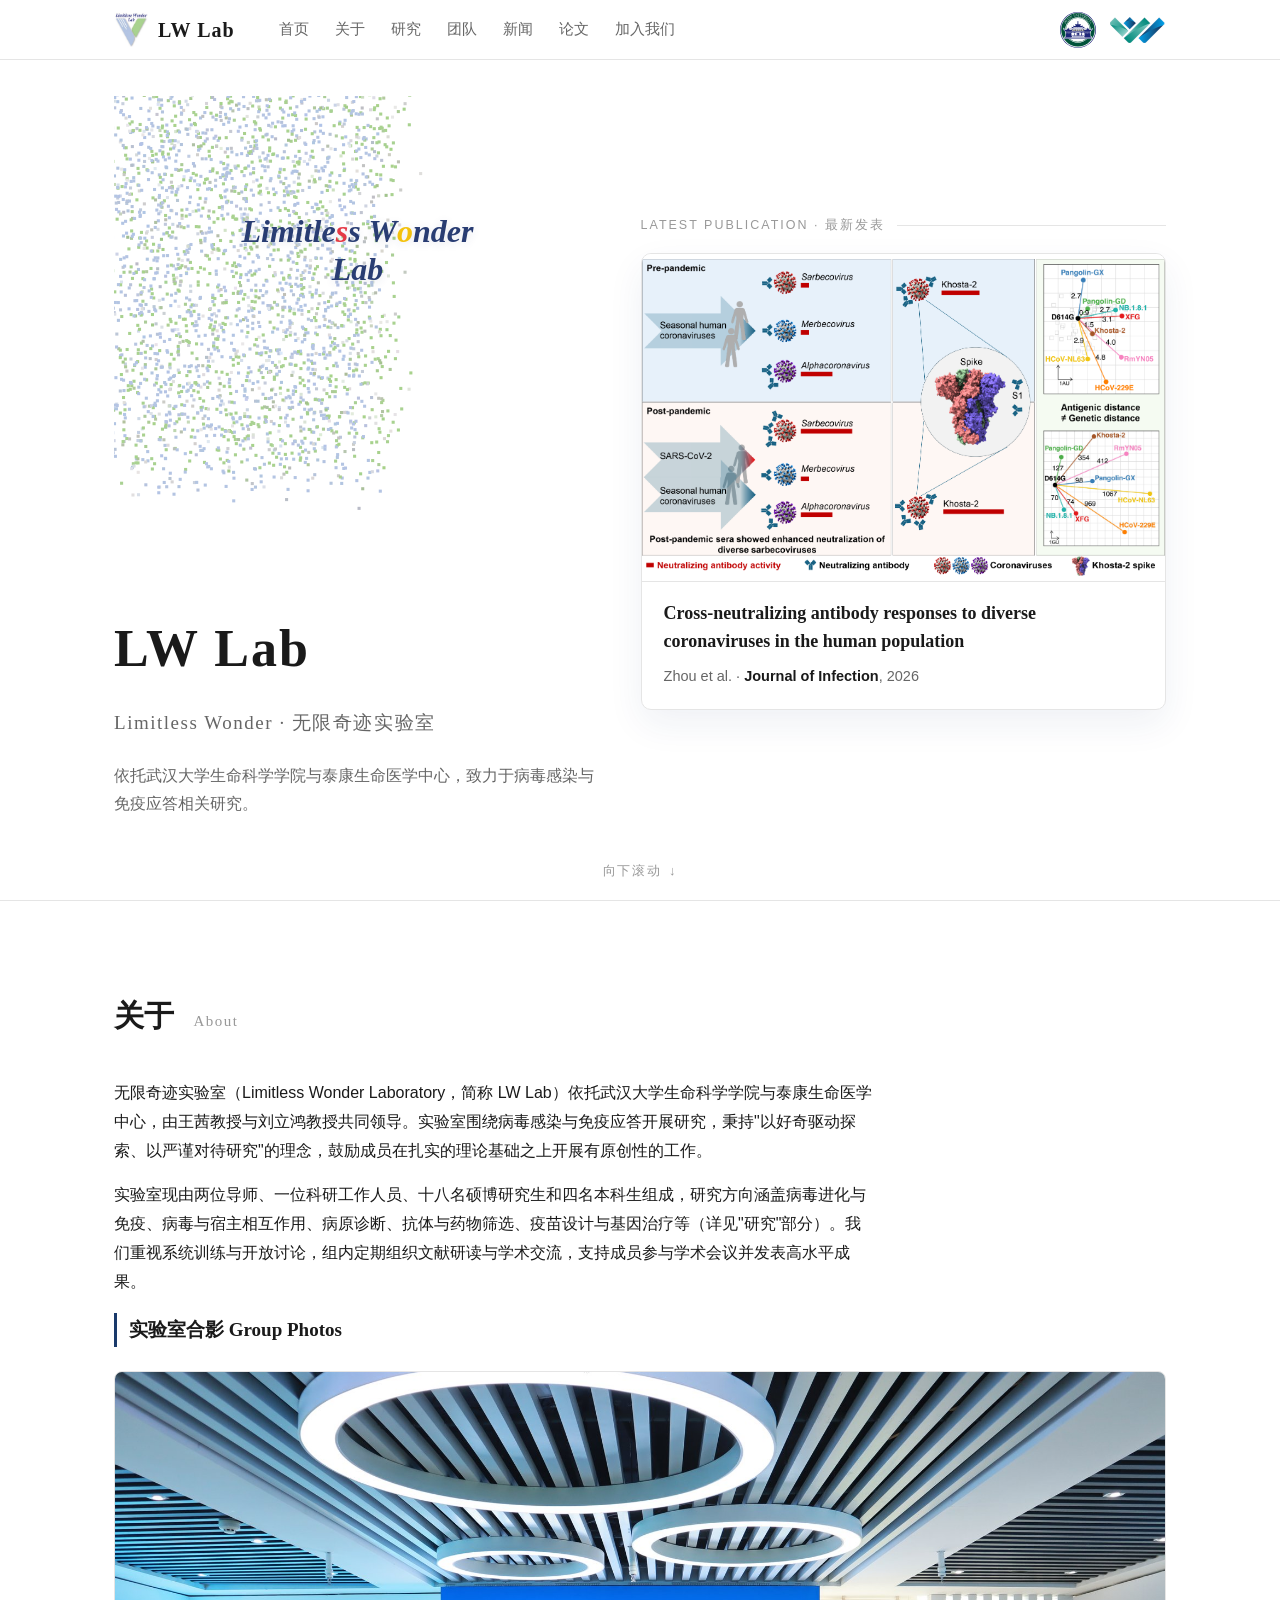
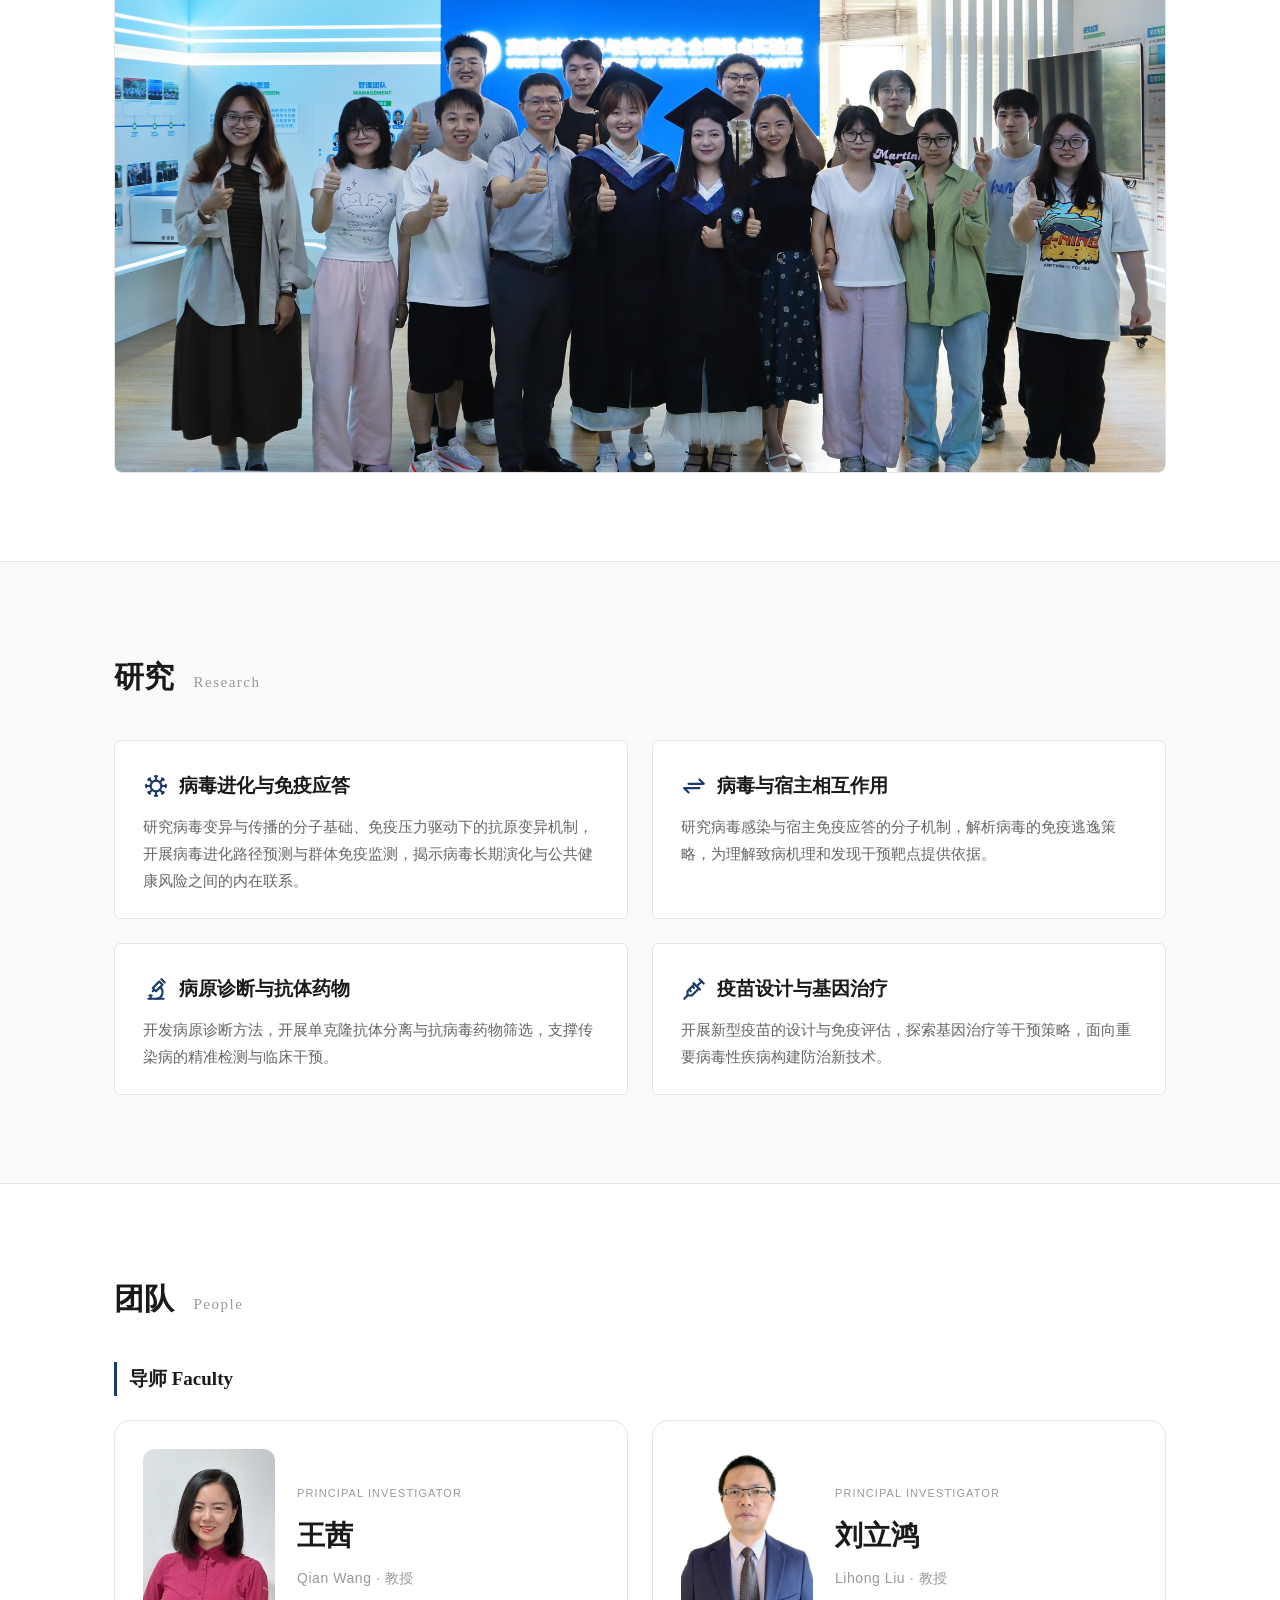
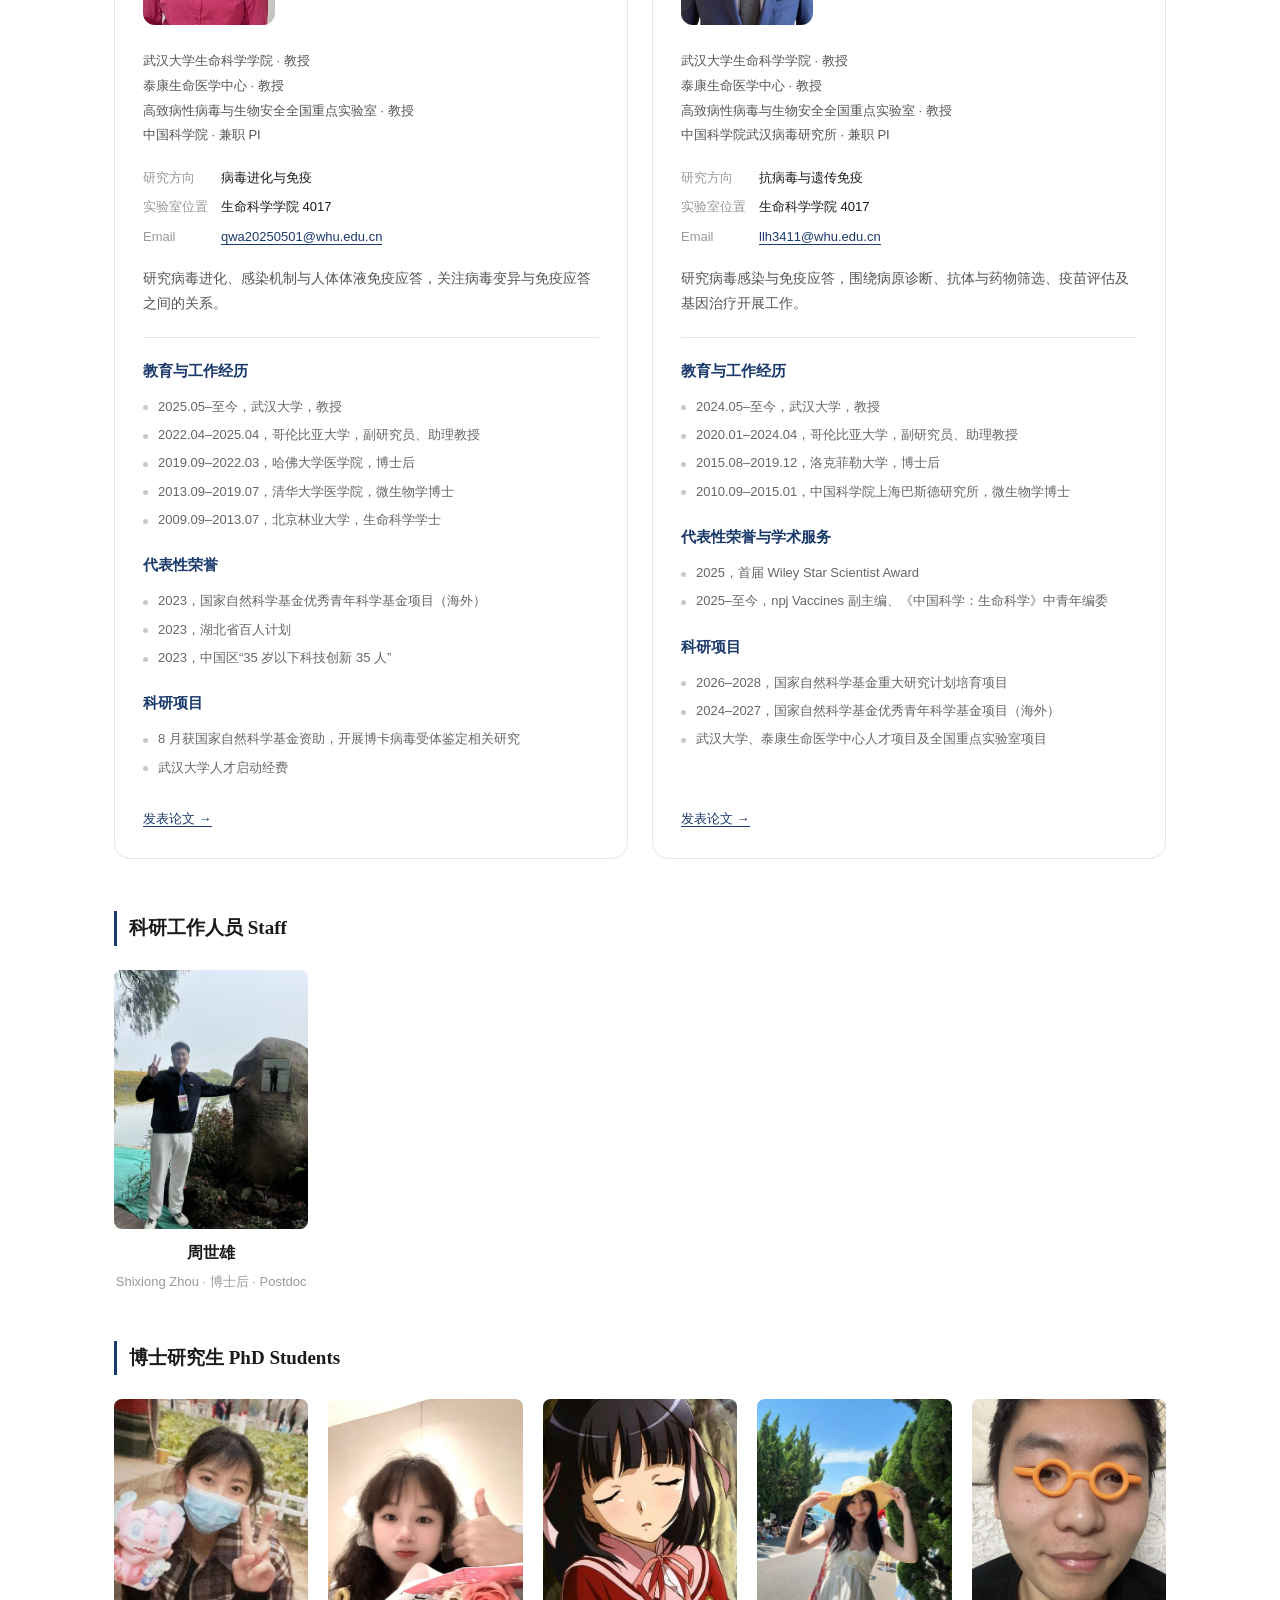
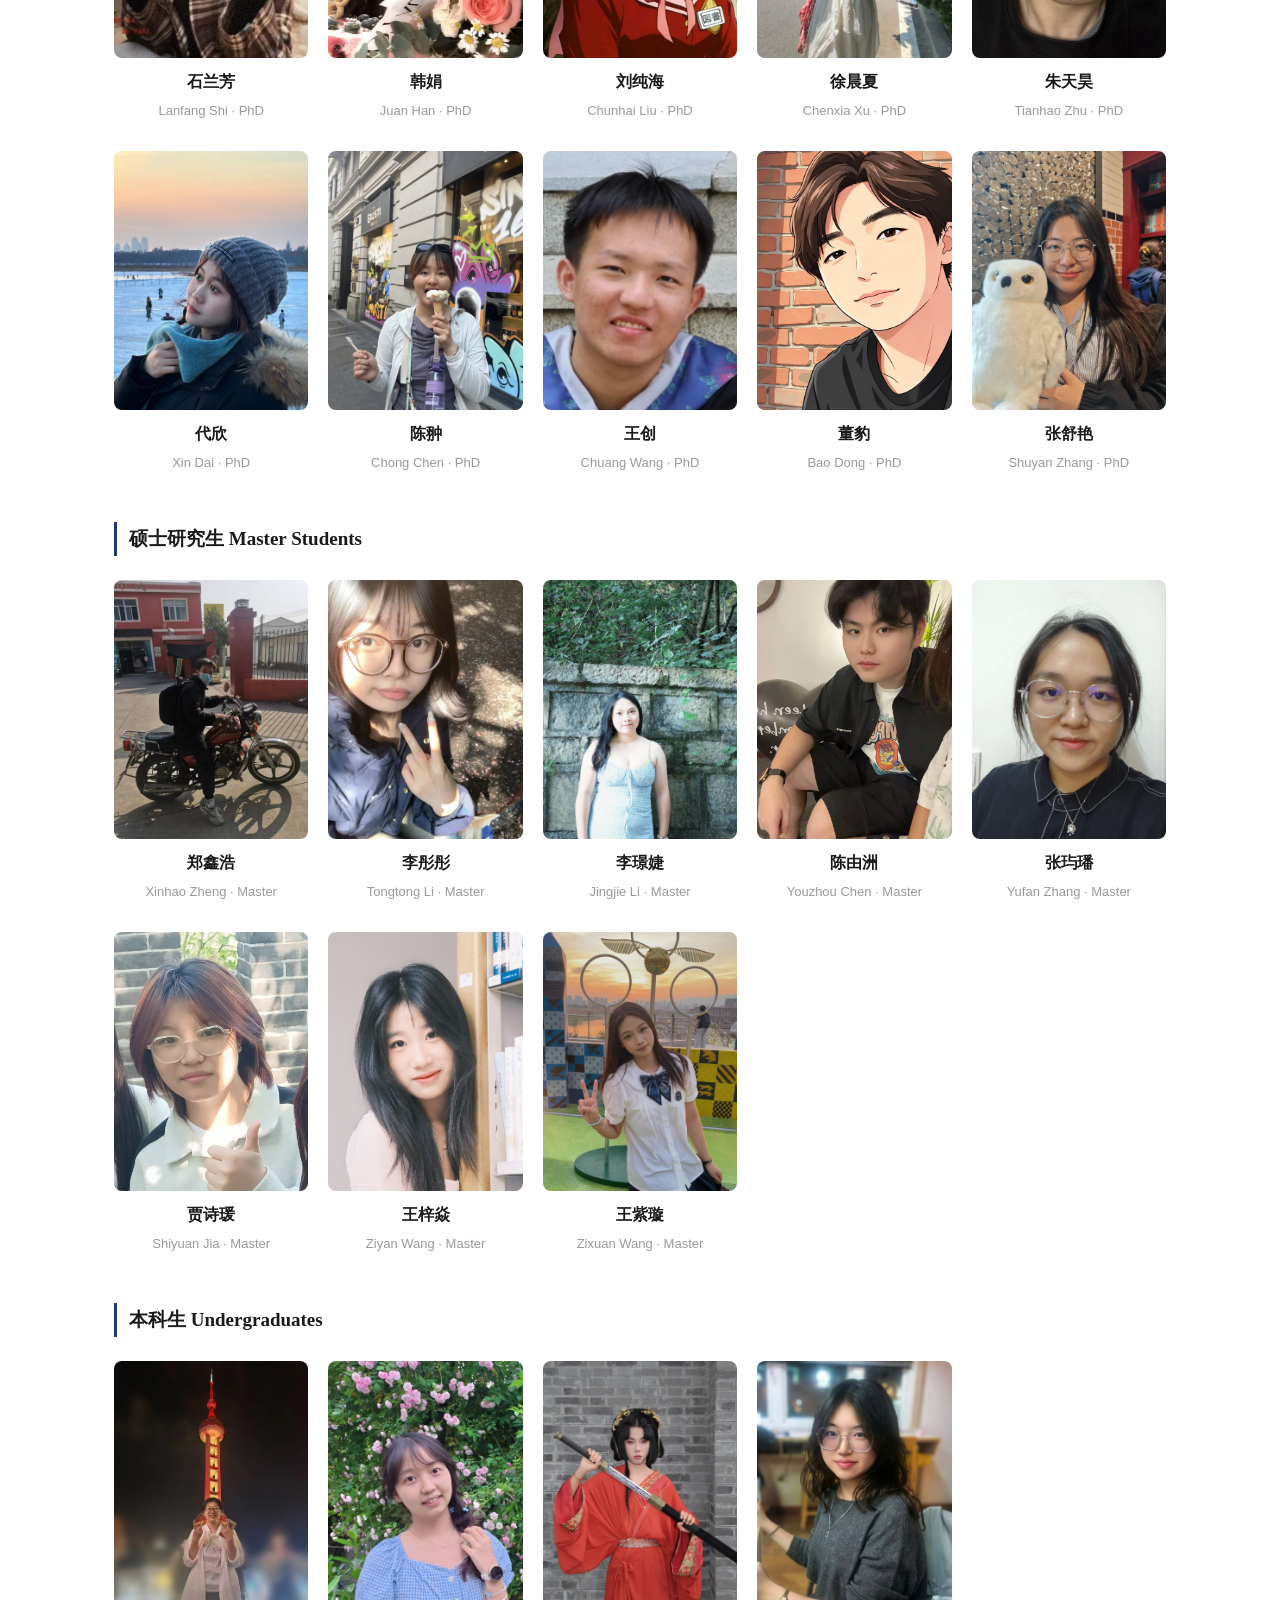
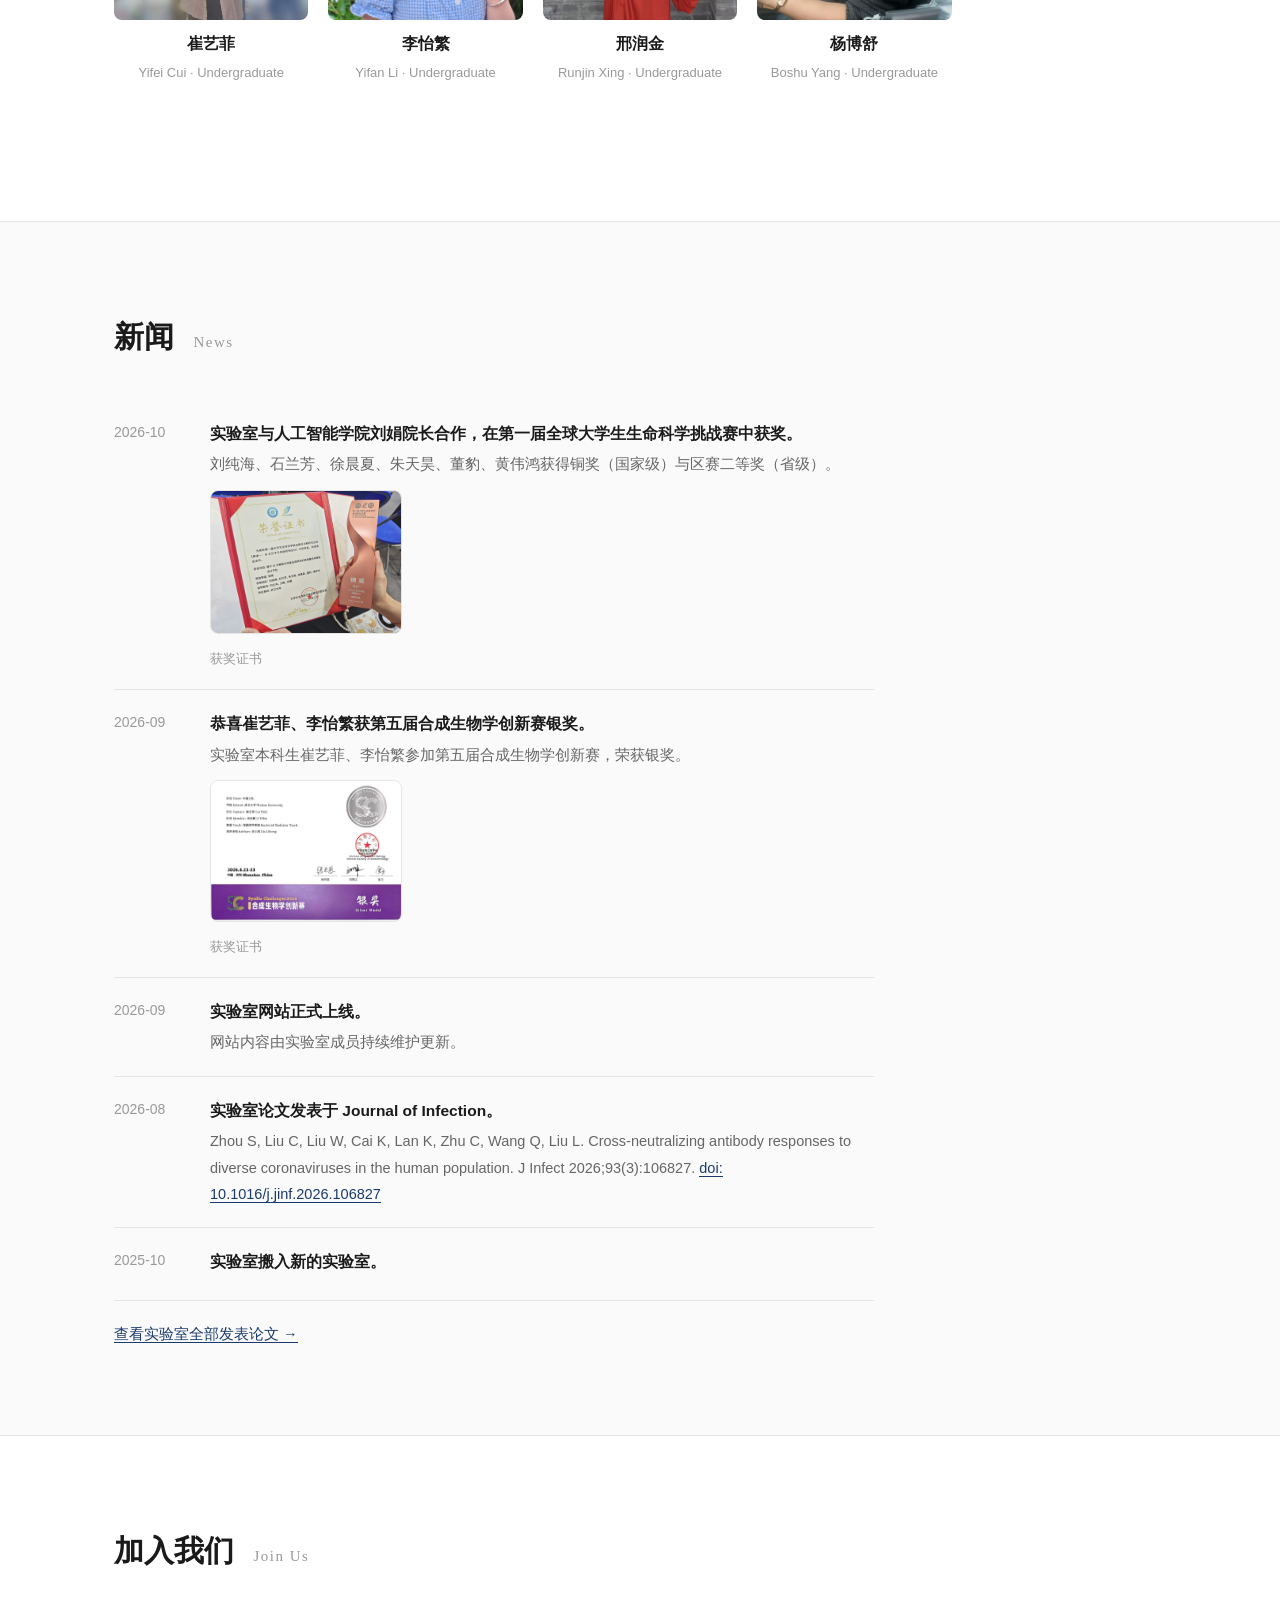
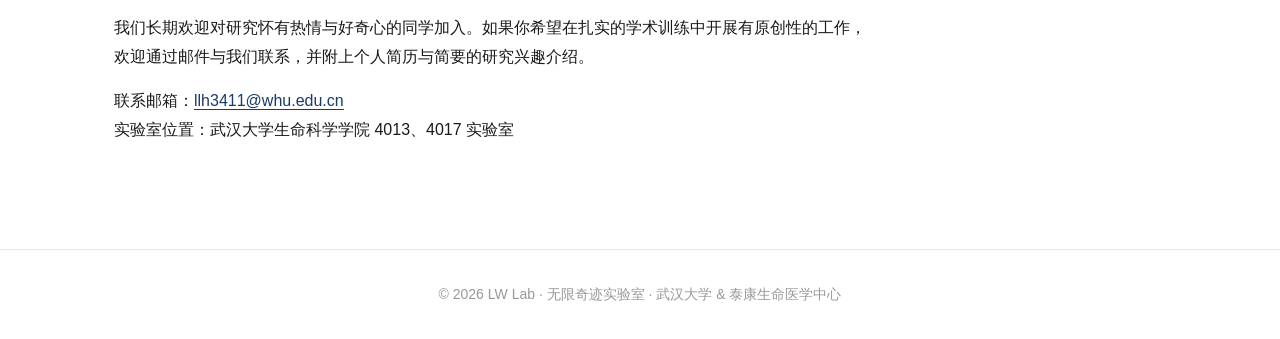
==== commit eee4109c: "feat: 新增挑战赛获奖新闻（铜奖国家级/区赛二等奖省级，配证书图） - 与人工智能学院刘娟院长合作，刘纯海等六人获奖 - reward2.jpg 压缩至 1920px/578KB 供网页使用" ====
--- a/index.html
+++ b/index.html
@@ -5,15 +5,15 @@
   <meta name="viewport" content="width=device-width, initial-scale=1.0">
   <title>LW Lab · 无限奇迹实验室</title>
   <meta name="description" content="LW Lab（无限奇迹实验室 / Limitless Wonder Laboratory）官方网站 · 武汉大学生命科学学院 / 泰康生命医学中心">
-  <link rel="icon" type="image/jpeg" href="assets/photos/LWlab.jpg?v=95bfa136d4df">
-  <link rel="stylesheet" href="css/style.css?v=95bfa136d4df">
+  <link rel="icon" type="image/jpeg" href="assets/photos/LWlab.jpg?v=4e979c660531">
+  <link rel="stylesheet" href="css/style.css?v=4e979c660531">
 </head>
 <body>
 
   <header class="site-header">
     <div class="container header-inner">
       <a class="brand" href="#home">
-        <img class="brand-logo" src="assets/photos/LWlab.jpg?v=95bfa136d4df" alt="LW Lab 徽标">
+        <img class="brand-logo" src="assets/photos/LWlab.jpg?v=4e979c660531" alt="LW Lab 徽标">
         <span>LW&nbsp;Lab</span>
       </a>
       <nav class="site-nav" id="siteNav" aria-label="主导航">
@@ -26,8 +26,8 @@
         <a href="#join">加入我们</a>
       </nav>
       <div class="header-logos" aria-label="依托单位">
-        <img src="assets/photos/武汉大学logo.svg?v=95bfa136d4df" alt="武汉大学" title="武汉大学">
-        <img src="assets/photos/taikang-logo.png?v=95bfa136d4df" alt="泰康生命医学中心" title="泰康生命医学中心">
+        <img src="assets/photos/武汉大学logo.svg?v=4e979c660531" alt="武汉大学" title="武汉大学">
+        <img src="assets/photos/taikang-logo.png?v=4e979c660531" alt="泰康生命医学中心" title="泰康生命医学中心">
       </div>
       <button class="nav-toggle" id="navToggle" aria-label="打开导航菜单" aria-expanded="false" aria-controls="siteNav">
         <span></span><span></span><span></span>
@@ -44,17 +44,17 @@
         <div class="hero-left">
           <!-- "拨开草丛"彩蛋层：藏在粒子下的小图标，鼠标靠近即显现 -->
           <div class="hero-icons" id="heroIcons" aria-hidden="true">
-            <span class="hero-icon"><img src="assets/icons/antibody-svgrepo-com.svg?v=95bfa136d4df" alt=""></span>
-            <span class="hero-icon"><img src="assets/icons/virus-3-svgrepo-com.svg?v=95bfa136d4df" alt=""></span>
-            <span class="hero-icon"><img src="assets/icons/pipette-svgrepo-com.svg?v=95bfa136d4df" alt=""></span>
-            <span class="hero-icon"><img src="assets/icons/mouse-svgrepo-com.svg?v=95bfa136d4df" alt=""></span>
+            <span class="hero-icon"><img src="assets/icons/antibody-svgrepo-com.svg?v=4e979c660531" alt=""></span>
+            <span class="hero-icon"><img src="assets/icons/virus-3-svgrepo-com.svg?v=4e979c660531" alt=""></span>
+            <span class="hero-icon"><img src="assets/icons/pipette-svgrepo-com.svg?v=4e979c660531" alt=""></span>
+            <span class="hero-icon"><img src="assets/icons/mouse-svgrepo-com.svg?v=4e979c660531" alt=""></span>
           </div>
           <canvas class="hero-canvas" id="heroCanvas" aria-hidden="true"></canvas>
 <div class="logo-lettering" id="logoLettering" role="img" aria-label="Limitless Wonder Lab"><span class="logo-word"><span class="logo-letter" aria-hidden="true">L</span><span class="logo-letter" aria-hidden="true">i</span><span class="logo-letter" aria-hidden="true">m</span><span class="logo-letter" aria-hidden="true">i</span><span class="logo-letter" aria-hidden="true">t</span><span class="logo-letter" aria-hidden="true">l</span><span class="logo-letter" aria-hidden="true">e</span><span class="logo-letter" aria-hidden="true">s</span><span class="logo-letter" aria-hidden="true">s</span></span><span class="logo-word"><span class="logo-letter" aria-hidden="true">W</span><span class="logo-letter" aria-hidden="true">o</span><span class="logo-letter" aria-hidden="true">n</span><span class="logo-letter" aria-hidden="true">d</span><span class="logo-letter" aria-hidden="true">e</span><span class="logo-letter" aria-hidden="true">r</span></span><span class="logo-word"><span class="logo-letter" aria-hidden="true">L</span><span class="logo-letter" aria-hidden="true">a</span><span class="logo-letter" aria-hidden="true">b</span></span></div>
           <div class="hero-text"><h1 class="hero-title">LW Lab</h1><p class="hero-sub">Limitless Wonder · 无限奇迹实验室</p><p class="hero-intro">依托武汉大学生命科学学院与泰康生命医学中心，致力于病毒感染与免疫应答相关研究。</p></div>
         </div>
 
-        <aside class="hero-right"><p class="hero-paper-label">Latest Publication · 最新发表</p><div class="paper-card" id="paperCard"><article class="paper-slide active"><a class="paper-fig" href="publication.html" aria-label="查看论文列表"><img src="assets/photos/publication/JOI.png?v=95bfa136d4df" alt="论文图形摘要：大流行后人群血清对多种冠状病毒展现出增强的中和抗体应答"></a><div class="paper-info"><p class="paper-title">Cross-neutralizing antibody responses to diverse coronaviruses in the human population</p><p class="paper-meta">Zhou et al. · <strong>Journal of Infection</strong>, 2026</p></div></article></div></aside>
+        <aside class="hero-right"><p class="hero-paper-label">Latest Publication · 最新发表</p><div class="paper-card" id="paperCard"><article class="paper-slide active"><a class="paper-fig" href="publication.html" aria-label="查看论文列表"><img src="assets/photos/publication/JOI.png?v=4e979c660531" alt="论文图形摘要：大流行后人群血清对多种冠状病毒展现出增强的中和抗体应答"></a><div class="paper-info"><p class="paper-title">Cross-neutralizing antibody responses to diverse coronaviruses in the human population</p><p class="paper-meta">Zhou et al. · <strong>Journal of Infection</strong>, 2026</p></div></article></div></aside>
 
       </div>
       <a class="hero-scroll-hint" href="#about" aria-label="向下滚动">向下滚动<span class="hero-scroll-arrow">↓</span></a>
@@ -65,7 +65,7 @@
   <div class="container">
 <h2 class="section-title">关于 <span class="section-title-en">About</span></h2>
 <div class="section-body"><p>无限奇迹实验室（Limitless Wonder Laboratory，简称 LW Lab）依托武汉大学生命科学学院与泰康生命医学中心，由王茜教授与刘立鸿教授共同领导。实验室围绕病毒感染与免疫应答开展研究，秉持&quot;以好奇驱动探索、以严谨对待研究&quot;的理念，鼓励成员在扎实的理论基础之上开展有原创性的工作。</p>
-<p>实验室现由两位导师、一位科研工作人员、十八名硕博研究生和四名本科生组成，研究方向涵盖病毒进化与免疫、病毒与宿主相互作用、病原诊断、抗体与药物筛选、疫苗设计与基因治疗等（详见&quot;研究&quot;部分）。我们重视系统训练与开放讨论，组内定期组织文献研读与学术交流，支持成员参与学术会议并发表高水平成果。</p></div><h3 class="people-group-title">实验室合影 Group Photos</h3><div class="gallery" id="gallery"><div class="gallery-track" id="galleryTrack"><img src="assets/photos/group-1.jpg?v=95bfa136d4df" alt="实验室合影一" draggable="false"><img src="assets/photos/group-2.jpg?v=95bfa136d4df" alt="实验室合影二" draggable="false"></div><button class="gallery-btn gallery-prev" id="galleryPrev" aria-label="上一张">‹</button><button class="gallery-btn gallery-next" id="galleryNext" aria-label="下一张">›</button><div class="gallery-dots" id="galleryDots" role="group" aria-label="合影切换"></div></div>
+<p>实验室现由两位导师、一位科研工作人员、十八名硕博研究生和四名本科生组成，研究方向涵盖病毒进化与免疫、病毒与宿主相互作用、病原诊断、抗体与药物筛选、疫苗设计与基因治疗等（详见&quot;研究&quot;部分）。我们重视系统训练与开放讨论，组内定期组织文献研读与学术交流，支持成员参与学术会议并发表高水平成果。</p></div><h3 class="people-group-title">实验室合影 Group Photos</h3><div class="gallery" id="gallery"><div class="gallery-track" id="galleryTrack"><img src="assets/photos/group-1.jpg?v=4e979c660531" alt="实验室合影一" draggable="false"><img src="assets/photos/group-2.jpg?v=4e979c660531" alt="实验室合影二" draggable="false"></div><button class="gallery-btn gallery-prev" id="galleryPrev" aria-label="上一张">‹</button><button class="gallery-btn gallery-next" id="galleryNext" aria-label="下一张">›</button><div class="gallery-dots" id="galleryDots" role="group" aria-label="合影切换"></div></div>
   </div>
 </section>
 
@@ -73,7 +73,7 @@
     <section class="section section-alt" id="research">
   <div class="container">
 <h2 class="section-title">研究 <span class="section-title-en">Research</span></h2>
-<div class="research-grid"><article class="research-card"><h3><img src="assets/icons/virus.svg?v=95bfa136d4df" alt="" aria-hidden="true">病毒进化与免疫应答</h3><p>研究病毒变异与传播的分子基础、免疫压力驱动下的抗原变异机制，开展病毒进化路径预测与群体免疫监测，揭示病毒长期演化与公共健康风险之间的内在联系。</p></article><article class="research-card"><h3><img src="assets/icons/arrows-exchange.svg?v=95bfa136d4df" alt="" aria-hidden="true">病毒与宿主相互作用</h3><p>研究病毒感染与宿主免疫应答的分子机制，解析病毒的免疫逃逸策略，为理解致病机理和发现干预靶点提供依据。</p></article><article class="research-card"><h3><img src="assets/icons/microscope.svg?v=95bfa136d4df" alt="" aria-hidden="true">病原诊断与抗体药物</h3><p>开发病原诊断方法，开展单克隆抗体分离与抗病毒药物筛选，支撑传染病的精准检测与临床干预。</p></article><article class="research-card"><h3><img src="assets/icons/vaccine.svg?v=95bfa136d4df" alt="" aria-hidden="true">疫苗设计与基因治疗</h3><p>开展新型疫苗的设计与免疫评估，探索基因治疗等干预策略，面向重要病毒性疾病构建防治新技术。</p></article></div>
+<div class="research-grid"><article class="research-card"><h3><img src="assets/icons/virus.svg?v=4e979c660531" alt="" aria-hidden="true">病毒进化与免疫应答</h3><p>研究病毒变异与传播的分子基础、免疫压力驱动下的抗原变异机制，开展病毒进化路径预测与群体免疫监测，揭示病毒长期演化与公共健康风险之间的内在联系。</p></article><article class="research-card"><h3><img src="assets/icons/arrows-exchange.svg?v=4e979c660531" alt="" aria-hidden="true">病毒与宿主相互作用</h3><p>研究病毒感染与宿主免疫应答的分子机制，解析病毒的免疫逃逸策略，为理解致病机理和发现干预靶点提供依据。</p></article><article class="research-card"><h3><img src="assets/icons/microscope.svg?v=4e979c660531" alt="" aria-hidden="true">病原诊断与抗体药物</h3><p>开发病原诊断方法，开展单克隆抗体分离与抗病毒药物筛选，支撑传染病的精准检测与临床干预。</p></article><article class="research-card"><h3><img src="assets/icons/vaccine.svg?v=4e979c660531" alt="" aria-hidden="true">疫苗设计与基因治疗</h3><p>开展新型疫苗的设计与免疫评估，探索基因治疗等干预策略，面向重要病毒性疾病构建防治新技术。</p></article></div>
   </div>
 </section>
 
@@ -82,10 +82,10 @@
   <div class="container">
 <h2 class="section-title">团队 <span class="section-title-en">People</span></h2>
 <h3 class="people-group-title">导师 Faculty</h3><div class="faculty-grid"><article class="faculty-profile faculty-pink" id="profile-qianwang" tabindex="0" aria-labelledby="profile-qianwang-name">
-<div class="faculty-head"><div class="faculty-photo"><span class="photo-fallback" aria-hidden="true">王</span><img src="assets/photos/qianwang.jpg?v=95bfa136d4df" alt="王茜" loading="lazy" onerror="this.style.display='none'"></div><div class="faculty-meta"><p class="faculty-role">Principal Investigator</p><h3 class="faculty-name" id="profile-qianwang-name">王茜</h3><p class="faculty-en">Qian Wang · 教授</p></div></div><ul class="faculty-affiliations"><li>武汉大学生命科学学院 · 教授</li><li>泰康生命医学中心 · 教授</li><li>高致病性病毒与生物安全全国重点实验室 · 教授</li><li>中国科学院 · 兼职 PI</li></ul><dl class="faculty-facts"><div><dt>研究方向</dt><dd>病毒进化与免疫</dd></div>
+<div class="faculty-head"><div class="faculty-photo"><span class="photo-fallback" aria-hidden="true">王</span><img src="assets/photos/qianwang.jpg?v=4e979c660531" alt="王茜" loading="lazy" onerror="this.style.display='none'"></div><div class="faculty-meta"><p class="faculty-role">Principal Investigator</p><h3 class="faculty-name" id="profile-qianwang-name">王茜</h3><p class="faculty-en">Qian Wang · 教授</p></div></div><ul class="faculty-affiliations"><li>武汉大学生命科学学院 · 教授</li><li>泰康生命医学中心 · 教授</li><li>高致病性病毒与生物安全全国重点实验室 · 教授</li><li>中国科学院 · 兼职 PI</li></ul><dl class="faculty-facts"><div><dt>研究方向</dt><dd>病毒进化与免疫</dd></div>
 <div><dt>实验室位置</dt><dd>生命科学学院 4017</dd></div><div><dt>Email</dt><dd><a class="link" href="mailto:qwa20250501@whu.edu.cn">qwa20250501@whu.edu.cn</a></dd></div></dl><p class="faculty-summary">研究病毒进化、感染机制与人体体液免疫应答，关注病毒变异与免疫应答之间的关系。</p><div class="faculty-body"><div class="faculty-block"><h4>教育与工作经历</h4><ul><li>2025.05–至今，武汉大学，教授</li><li>2022.04–2025.04，哥伦比亚大学，副研究员、助理教授</li><li>2019.09–2022.03，哈佛大学医学院，博士后</li><li>2013.09–2019.07，清华大学医学院，微生物学博士</li><li>2009.09–2013.07，北京林业大学，生命科学学士</li></ul></div><div class="faculty-block"><h4>代表性荣誉</h4><ul><li>2023，国家自然科学基金优秀青年科学基金项目（海外）</li><li>2023，湖北省百人计划</li><li>2023，中国区“35 岁以下科技创新 35 人”</li></ul></div><div class="faculty-block"><h4>科研项目</h4><ul><li>8 月获国家自然科学基金资助，开展博卡病毒受体鉴定相关研究</li><li>武汉大学人才启动经费</li></ul></div></div><p class="faculty-publications"><a class="link" href="publication.html">发表论文 →</a></p></article><article class="faculty-profile faculty-blue" id="profile-liuhong" tabindex="0" aria-labelledby="profile-liuhong-name">
-<div class="faculty-head"><div class="faculty-photo"><span class="photo-fallback" aria-hidden="true">刘</span><img src="assets/photos/lihong-liu.jpg?v=95bfa136d4df" alt="刘立鸿" loading="lazy" onerror="this.style.display='none'"></div><div class="faculty-meta"><p class="faculty-role">Principal Investigator</p><h3 class="faculty-name" id="profile-liuhong-name">刘立鸿</h3><p class="faculty-en">Lihong Liu · 教授</p></div></div><ul class="faculty-affiliations"><li>武汉大学生命科学学院 · 教授</li><li>泰康生命医学中心 · 教授</li><li>高致病性病毒与生物安全全国重点实验室 · 教授</li><li>中国科学院武汉病毒研究所 · 兼职 PI</li></ul><dl class="faculty-facts"><div><dt>研究方向</dt><dd>抗病毒与遗传免疫</dd></div>
-<div><dt>实验室位置</dt><dd>生命科学学院 4017</dd></div><div><dt>Email</dt><dd><a class="link" href="mailto:llh3411@whu.edu.cn">llh3411@whu.edu.cn</a></dd></div></dl><p class="faculty-summary">研究病毒感染与免疫应答，围绕病原诊断、抗体与药物筛选、疫苗评估及基因治疗开展工作。</p><div class="faculty-body"><div class="faculty-block"><h4>教育与工作经历</h4><ul><li>2024.05–至今，武汉大学，教授</li><li>2020.01–2024.04，哥伦比亚大学，副研究员、助理教授</li><li>2015.08–2019.12，洛克菲勒大学，博士后</li><li>2010.09–2015.01，中国科学院上海巴斯德研究所，微生物学博士</li></ul></div><div class="faculty-block"><h4>代表性荣誉与学术服务</h4><ul><li>2025，首届 Wiley Star Scientist Award</li><li>2025–至今，npj Vaccines 副主编、《中国科学：生命科学》中青年编委</li></ul></div><div class="faculty-block"><h4>科研项目</h4><ul><li>2026–2028，国家自然科学基金重大研究计划培育项目</li><li>2024–2027，国家自然科学基金优秀青年科学基金项目（海外）</li><li>武汉大学、泰康生命医学中心人才项目及全国重点实验室项目</li></ul></div></div><p class="faculty-publications"><a class="link" href="publication.html">发表论文 →</a></p></article></div><h3 class="people-group-title">科研工作人员 Staff</h3><div class="people-grid"><div class="person"><div class="photo"><span class="photo-fallback" aria-hidden="true">周</span><img src="assets/photos/shixiong-zhou.jpg?v=95bfa136d4df" alt="周世雄" loading="lazy" onerror="this.style.display='none'"></div><p class="person-name">周世雄</p><p class="person-sub">Shixiong Zhou · 博士后 · Postdoc</p></div></div><h3 class="people-group-title">博士研究生 PhD Students</h3><div class="people-grid"><div class="person"><div class="photo"><span class="photo-fallback" aria-hidden="true">石</span><img src="assets/photos/shilan-fang.jpg?v=95bfa136d4df" alt="石兰芳" loading="lazy" onerror="this.style.display='none'"></div><p class="person-name">石兰芳</p><p class="person-sub">Lanfang Shi · PhD</p></div><div class="person"><div class="photo"><span class="photo-fallback" aria-hidden="true">韩</span><img src="assets/photos/juan-han.jpg?v=95bfa136d4df" alt="韩娟" loading="lazy" onerror="this.style.display='none'"></div><p class="person-name">韩娟</p><p class="person-sub">Juan Han · PhD</p></div><div class="person"><div class="photo"><span class="photo-fallback" aria-hidden="true">刘</span><img src="assets/photos/chunhai-liu.jpg?v=95bfa136d4df" alt="刘纯海" loading="lazy" onerror="this.style.display='none'"></div><p class="person-name">刘纯海</p><p class="person-sub">Chunhai Liu · PhD</p></div><div class="person"><div class="photo"><span class="photo-fallback" aria-hidden="true">徐</span><img src="assets/photos/xuchen-xia.jpg?v=95bfa136d4df" alt="徐晨夏" loading="lazy" onerror="this.style.display='none'"></div><p class="person-name">徐晨夏</p><p class="person-sub">Chenxia Xu · PhD</p></div><div class="person"><div class="photo"><span class="photo-fallback" aria-hidden="true">朱</span><img src="assets/photos/tianhao-zhu.jpg?v=95bfa136d4df" alt="朱天昊" loading="lazy" onerror="this.style.display='none'"></div><p class="person-name">朱天昊</p><p class="person-sub">Tianhao Zhu · PhD</p></div><div class="person"><div class="photo"><span class="photo-fallback" aria-hidden="true">代</span><img src="assets/photos/xin-dai.jpg?v=95bfa136d4df" alt="代欣" loading="lazy" onerror="this.style.display='none'"></div><p class="person-name">代欣</p><p class="person-sub">Xin Dai · PhD</p></div><div class="person"><div class="photo"><span class="photo-fallback" aria-hidden="true">陈</span><img src="assets/photos/chong-chen.jpg?v=95bfa136d4df" alt="陈翀" loading="lazy" onerror="this.style.display='none'"></div><p class="person-name">陈翀</p><p class="person-sub">Chong Chen · PhD</p></div><div class="person"><div class="photo"><span class="photo-fallback" aria-hidden="true">王</span><img src="assets/photos/chuang-wang.jpg?v=95bfa136d4df" alt="王创" loading="lazy" onerror="this.style.display='none'"></div><p class="person-name">王创</p><p class="person-sub">Chuang Wang · PhD</p></div><div class="person"><div class="photo"><span class="photo-fallback" aria-hidden="true">董</span><img src="assets/photos/bao-dong.jpg?v=95bfa136d4df" alt="董豹" loading="lazy" onerror="this.style.display='none'"></div><p class="person-name">董豹</p><p class="person-sub">Bao Dong · PhD</p></div><div class="person"><div class="photo"><span class="photo-fallback" aria-hidden="true">张</span><img src="assets/photos/shuyan-zhang.jpg?v=95bfa136d4df" alt="张舒艳" loading="lazy" onerror="this.style.display='none'"></div><p class="person-name">张舒艳</p><p class="person-sub">Shuyan Zhang · PhD</p></div></div><h3 class="people-group-title">硕士研究生 Master Students</h3><div class="people-grid"><div class="person"><div class="photo"><span class="photo-fallback" aria-hidden="true">郑</span><img src="assets/photos/xinhao-zheng.jpg?v=95bfa136d4df" alt="郑鑫浩" loading="lazy" onerror="this.style.display='none'"></div><p class="person-name">郑鑫浩</p><p class="person-sub">Xinhao Zheng · Master</p></div><div class="person"><div class="photo"><span class="photo-fallback" aria-hidden="true">李</span><img src="assets/photos/tongtong-li.jpg?v=95bfa136d4df" alt="李彤彤" loading="lazy" onerror="this.style.display='none'"></div><p class="person-name">李彤彤</p><p class="person-sub">Tongtong Li · Master</p></div><div class="person"><div class="photo"><span class="photo-fallback" aria-hidden="true">李</span><img src="assets/photos/jingjie-li.jpg?v=95bfa136d4df" alt="李璟婕" loading="lazy" onerror="this.style.display='none'"></div><p class="person-name">李璟婕</p><p class="person-sub">Jingjie Li · Master</p></div><div class="person"><div class="photo"><span class="photo-fallback" aria-hidden="true">陈</span><img src="assets/photos/youzhou-chen.jpg?v=95bfa136d4df" alt="陈由洲" loading="lazy" onerror="this.style.display='none'"></div><p class="person-name">陈由洲</p><p class="person-sub">Youzhou Chen · Master</p></div><div class="person"><div class="photo"><span class="photo-fallback" aria-hidden="true">张</span><img src="assets/photos/yufan-zhang.jpg?v=95bfa136d4df" alt="张玙璠" loading="lazy" onerror="this.style.display='none'"></div><p class="person-name">张玙璠</p><p class="person-sub">Yufan Zhang · Master</p></div><div class="person"><div class="photo"><span class="photo-fallback" aria-hidden="true">贾</span><img src="assets/photos/shiyuan-jia.jpg?v=95bfa136d4df" alt="贾诗瑗" loading="lazy" onerror="this.style.display='none'"></div><p class="person-name">贾诗瑗</p><p class="person-sub">Shiyuan Jia · Master</p></div><div class="person"><div class="photo"><span class="photo-fallback" aria-hidden="true">王</span><img src="assets/photos/ziyan-wang.jpg?v=95bfa136d4df" alt="王梓焱" loading="lazy" onerror="this.style.display='none'"></div><p class="person-name">王梓焱</p><p class="person-sub">Ziyan Wang · Master</p></div><div class="person"><div class="photo"><span class="photo-fallback" aria-hidden="true">王</span><img src="assets/photos/zixuan-wang.jpg?v=95bfa136d4df" alt="王紫璇" loading="lazy" onerror="this.style.display='none'"></div><p class="person-name">王紫璇</p><p class="person-sub">Zixuan Wang · Master</p></div></div><h3 class="people-group-title">本科生 Undergraduates</h3><div class="people-grid"><div class="person"><div class="photo"><span class="photo-fallback" aria-hidden="true">崔</span><img src="assets/photos/cui-yifei.jpg?v=95bfa136d4df" alt="崔艺菲" loading="lazy" onerror="this.style.display='none'"></div><p class="person-name">崔艺菲</p><p class="person-sub">Yifei Cui · Undergraduate</p></div><div class="person"><div class="photo"><span class="photo-fallback" aria-hidden="true">李</span><img src="assets/photos/yifan-li.jpg?v=95bfa136d4df" alt="李怡繁" loading="lazy" onerror="this.style.display='none'"></div><p class="person-name">李怡繁</p><p class="person-sub">Yifan Li · Undergraduate</p></div><div class="person"><div class="photo"><span class="photo-fallback" aria-hidden="true">邢</span><img src="assets/photos/runjin-xing.jpg?v=95bfa136d4df" alt="邢润金" loading="lazy" onerror="this.style.display='none'"></div><p class="person-name">邢润金</p><p class="person-sub">Runjin Xing · Undergraduate</p></div><div class="person"><div class="photo"><span class="photo-fallback" aria-hidden="true">杨</span><img src="assets/photos/boshu-yang.jpg?v=95bfa136d4df" alt="杨博舒" loading="lazy" onerror="this.style.display='none'"></div><p class="person-name">杨博舒</p><p class="person-sub">Boshu Yang · Undergraduate</p></div></div>
+<div class="faculty-head"><div class="faculty-photo"><span class="photo-fallback" aria-hidden="true">刘</span><img src="assets/photos/lihong-liu.jpg?v=4e979c660531" alt="刘立鸿" loading="lazy" onerror="this.style.display='none'"></div><div class="faculty-meta"><p class="faculty-role">Principal Investigator</p><h3 class="faculty-name" id="profile-liuhong-name">刘立鸿</h3><p class="faculty-en">Lihong Liu · 教授</p></div></div><ul class="faculty-affiliations"><li>武汉大学生命科学学院 · 教授</li><li>泰康生命医学中心 · 教授</li><li>高致病性病毒与生物安全全国重点实验室 · 教授</li><li>中国科学院武汉病毒研究所 · 兼职 PI</li></ul><dl class="faculty-facts"><div><dt>研究方向</dt><dd>抗病毒与遗传免疫</dd></div>
+<div><dt>实验室位置</dt><dd>生命科学学院 4017</dd></div><div><dt>Email</dt><dd><a class="link" href="mailto:llh3411@whu.edu.cn">llh3411@whu.edu.cn</a></dd></div></dl><p class="faculty-summary">研究病毒感染与免疫应答，围绕病原诊断、抗体与药物筛选、疫苗评估及基因治疗开展工作。</p><div class="faculty-body"><div class="faculty-block"><h4>教育与工作经历</h4><ul><li>2024.05–至今，武汉大学，教授</li><li>2020.01–2024.04，哥伦比亚大学，副研究员、助理教授</li><li>2015.08–2019.12，洛克菲勒大学，博士后</li><li>2010.09–2015.01，中国科学院上海巴斯德研究所，微生物学博士</li></ul></div><div class="faculty-block"><h4>代表性荣誉与学术服务</h4><ul><li>2025，首届 Wiley Star Scientist Award</li><li>2025–至今，npj Vaccines 副主编、《中国科学：生命科学》中青年编委</li></ul></div><div class="faculty-block"><h4>科研项目</h4><ul><li>2026–2028，国家自然科学基金重大研究计划培育项目</li><li>2024–2027，国家自然科学基金优秀青年科学基金项目（海外）</li><li>武汉大学、泰康生命医学中心人才项目及全国重点实验室项目</li></ul></div></div><p class="faculty-publications"><a class="link" href="publication.html">发表论文 →</a></p></article></div><h3 class="people-group-title">科研工作人员 Staff</h3><div class="people-grid"><div class="person"><div class="photo"><span class="photo-fallback" aria-hidden="true">周</span><img src="assets/photos/shixiong-zhou.jpg?v=4e979c660531" alt="周世雄" loading="lazy" onerror="this.style.display='none'"></div><p class="person-name">周世雄</p><p class="person-sub">Shixiong Zhou · 博士后 · Postdoc</p></div></div><h3 class="people-group-title">博士研究生 PhD Students</h3><div class="people-grid"><div class="person"><div class="photo"><span class="photo-fallback" aria-hidden="true">石</span><img src="assets/photos/shilan-fang.jpg?v=4e979c660531" alt="石兰芳" loading="lazy" onerror="this.style.display='none'"></div><p class="person-name">石兰芳</p><p class="person-sub">Lanfang Shi · PhD</p></div><div class="person"><div class="photo"><span class="photo-fallback" aria-hidden="true">韩</span><img src="assets/photos/juan-han.jpg?v=4e979c660531" alt="韩娟" loading="lazy" onerror="this.style.display='none'"></div><p class="person-name">韩娟</p><p class="person-sub">Juan Han · PhD</p></div><div class="person"><div class="photo"><span class="photo-fallback" aria-hidden="true">刘</span><img src="assets/photos/chunhai-liu.jpg?v=4e979c660531" alt="刘纯海" loading="lazy" onerror="this.style.display='none'"></div><p class="person-name">刘纯海</p><p class="person-sub">Chunhai Liu · PhD</p></div><div class="person"><div class="photo"><span class="photo-fallback" aria-hidden="true">徐</span><img src="assets/photos/xuchen-xia.jpg?v=4e979c660531" alt="徐晨夏" loading="lazy" onerror="this.style.display='none'"></div><p class="person-name">徐晨夏</p><p class="person-sub">Chenxia Xu · PhD</p></div><div class="person"><div class="photo"><span class="photo-fallback" aria-hidden="true">朱</span><img src="assets/photos/tianhao-zhu.jpg?v=4e979c660531" alt="朱天昊" loading="lazy" onerror="this.style.display='none'"></div><p class="person-name">朱天昊</p><p class="person-sub">Tianhao Zhu · PhD</p></div><div class="person"><div class="photo"><span class="photo-fallback" aria-hidden="true">代</span><img src="assets/photos/xin-dai.jpg?v=4e979c660531" alt="代欣" loading="lazy" onerror="this.style.display='none'"></div><p class="person-name">代欣</p><p class="person-sub">Xin Dai · PhD</p></div><div class="person"><div class="photo"><span class="photo-fallback" aria-hidden="true">陈</span><img src="assets/photos/chong-chen.jpg?v=4e979c660531" alt="陈翀" loading="lazy" onerror="this.style.display='none'"></div><p class="person-name">陈翀</p><p class="person-sub">Chong Chen · PhD</p></div><div class="person"><div class="photo"><span class="photo-fallback" aria-hidden="true">王</span><img src="assets/photos/chuang-wang.jpg?v=4e979c660531" alt="王创" loading="lazy" onerror="this.style.display='none'"></div><p class="person-name">王创</p><p class="person-sub">Chuang Wang · PhD</p></div><div class="person"><div class="photo"><span class="photo-fallback" aria-hidden="true">董</span><img src="assets/photos/bao-dong.jpg?v=4e979c660531" alt="董豹" loading="lazy" onerror="this.style.display='none'"></div><p class="person-name">董豹</p><p class="person-sub">Bao Dong · PhD</p></div><div class="person"><div class="photo"><span class="photo-fallback" aria-hidden="true">张</span><img src="assets/photos/shuyan-zhang.jpg?v=4e979c660531" alt="张舒艳" loading="lazy" onerror="this.style.display='none'"></div><p class="person-name">张舒艳</p><p class="person-sub">Shuyan Zhang · PhD</p></div></div><h3 class="people-group-title">硕士研究生 Master Students</h3><div class="people-grid"><div class="person"><div class="photo"><span class="photo-fallback" aria-hidden="true">郑</span><img src="assets/photos/xinhao-zheng.jpg?v=4e979c660531" alt="郑鑫浩" loading="lazy" onerror="this.style.display='none'"></div><p class="person-name">郑鑫浩</p><p class="person-sub">Xinhao Zheng · Master</p></div><div class="person"><div class="photo"><span class="photo-fallback" aria-hidden="true">李</span><img src="assets/photos/tongtong-li.jpg?v=4e979c660531" alt="李彤彤" loading="lazy" onerror="this.style.display='none'"></div><p class="person-name">李彤彤</p><p class="person-sub">Tongtong Li · Master</p></div><div class="person"><div class="photo"><span class="photo-fallback" aria-hidden="true">李</span><img src="assets/photos/jingjie-li.jpg?v=4e979c660531" alt="李璟婕" loading="lazy" onerror="this.style.display='none'"></div><p class="person-name">李璟婕</p><p class="person-sub">Jingjie Li · Master</p></div><div class="person"><div class="photo"><span class="photo-fallback" aria-hidden="true">陈</span><img src="assets/photos/youzhou-chen.jpg?v=4e979c660531" alt="陈由洲" loading="lazy" onerror="this.style.display='none'"></div><p class="person-name">陈由洲</p><p class="person-sub">Youzhou Chen · Master</p></div><div class="person"><div class="photo"><span class="photo-fallback" aria-hidden="true">张</span><img src="assets/photos/yufan-zhang.jpg?v=4e979c660531" alt="张玙璠" loading="lazy" onerror="this.style.display='none'"></div><p class="person-name">张玙璠</p><p class="person-sub">Yufan Zhang · Master</p></div><div class="person"><div class="photo"><span class="photo-fallback" aria-hidden="true">贾</span><img src="assets/photos/shiyuan-jia.jpg?v=4e979c660531" alt="贾诗瑗" loading="lazy" onerror="this.style.display='none'"></div><p class="person-name">贾诗瑗</p><p class="person-sub">Shiyuan Jia · Master</p></div><div class="person"><div class="photo"><span class="photo-fallback" aria-hidden="true">王</span><img src="assets/photos/ziyan-wang.jpg?v=4e979c660531" alt="王梓焱" loading="lazy" onerror="this.style.display='none'"></div><p class="person-name">王梓焱</p><p class="person-sub">Ziyan Wang · Master</p></div><div class="person"><div class="photo"><span class="photo-fallback" aria-hidden="true">王</span><img src="assets/photos/zixuan-wang.jpg?v=4e979c660531" alt="王紫璇" loading="lazy" onerror="this.style.display='none'"></div><p class="person-name">王紫璇</p><p class="person-sub">Zixuan Wang · Master</p></div></div><h3 class="people-group-title">本科生 Undergraduates</h3><div class="people-grid"><div class="person"><div class="photo"><span class="photo-fallback" aria-hidden="true">崔</span><img src="assets/photos/cui-yifei.jpg?v=4e979c660531" alt="崔艺菲" loading="lazy" onerror="this.style.display='none'"></div><p class="person-name">崔艺菲</p><p class="person-sub">Yifei Cui · Undergraduate</p></div><div class="person"><div class="photo"><span class="photo-fallback" aria-hidden="true">李</span><img src="assets/photos/yifan-li.jpg?v=4e979c660531" alt="李怡繁" loading="lazy" onerror="this.style.display='none'"></div><p class="person-name">李怡繁</p><p class="person-sub">Yifan Li · Undergraduate</p></div><div class="person"><div class="photo"><span class="photo-fallback" aria-hidden="true">邢</span><img src="assets/photos/runjin-xing.jpg?v=4e979c660531" alt="邢润金" loading="lazy" onerror="this.style.display='none'"></div><p class="person-name">邢润金</p><p class="person-sub">Runjin Xing · Undergraduate</p></div><div class="person"><div class="photo"><span class="photo-fallback" aria-hidden="true">杨</span><img src="assets/photos/boshu-yang.jpg?v=4e979c660531" alt="杨博舒" loading="lazy" onerror="this.style.display='none'"></div><p class="person-name">杨博舒</p><p class="person-sub">Boshu Yang · Undergraduate</p></div></div>
   </div>
 </section>
 
@@ -93,7 +93,7 @@
     <section class="section section-alt" id="news">
   <div class="container">
 <h2 class="section-title">新闻 <span class="section-title-en">News</span></h2>
-<ul class="news-list"><li class="news-item"><time class="news-date" datetime="2026-09">2026-09</time><div class="news-text"><p class="news-title">恭喜崔艺菲、李怡繁获第五届合成生物学创新赛银奖。</p><p class="news-detail">实验室本科生崔艺菲、李怡繁参加第五届合成生物学创新赛，荣获银奖。</p><figure class="news-figure"><button class="news-thumb" type="button" data-lightbox-src="assets/other/reward.jpg?v=95bfa136d4df" aria-label="放大查看配图"><img src="assets/other/reward.jpg?v=95bfa136d4df" alt="第五届合成生物学创新赛银奖证书" loading="lazy"></button><figcaption>获奖证书</figcaption></figure></div></li><li class="news-item"><time class="news-date" datetime="2026-09">2026-09</time><div class="news-text"><p class="news-title">实验室网站正式上线。</p><p class="news-detail">网站内容由实验室成员持续维护更新。</p></div></li><li class="news-item"><time class="news-date" datetime="2026-08">2026-08</time><div class="news-text"><p class="news-title">实验室论文发表于 Journal of Infection。</p><p class="news-detail">Zhou S, Liu C, Liu W, Cai K, Lan K, Zhu C, Wang Q, Liu L. Cross-neutralizing antibody responses to diverse coronaviruses in the human population. J Infect 2026;93(3):106827. <a class="link" href="https://doi.org/10.1016/j.jinf.2026.106827" target="_blank" rel="noopener">doi: 10.1016/j.jinf.2026.106827</a></p></div></li><li class="news-item"><time class="news-date" datetime="2025-10">2025-10</time><div class="news-text"><p class="news-title">实验室搬入新的实验室。</p></div></li></ul><p class="news-more"><a class="link" href="publication.html">查看实验室全部发表论文 →</a></p>
+<ul class="news-list"><li class="news-item"><time class="news-date" datetime="2026-10">2026-10</time><div class="news-text"><p class="news-title">实验室与人工智能学院刘娟院长合作，在第一届全球大学生生命科学挑战赛中获奖。</p><p class="news-detail">刘纯海、石兰芳、徐晨夏、朱天昊、董豹、黄伟鸿获得铜奖（国家级）与区赛二等奖（省级）。</p><figure class="news-figure"><button class="news-thumb" type="button" data-lightbox-src="assets/other/reward2.jpg?v=4e979c660531" aria-label="放大查看配图"><img src="assets/other/reward2.jpg?v=4e979c660531" alt="第一届全球大学生生命科学挑战赛获奖证书" loading="lazy"></button><figcaption>获奖证书</figcaption></figure></div></li><li class="news-item"><time class="news-date" datetime="2026-09">2026-09</time><div class="news-text"><p class="news-title">恭喜崔艺菲、李怡繁获第五届合成生物学创新赛银奖。</p><p class="news-detail">实验室本科生崔艺菲、李怡繁参加第五届合成生物学创新赛，荣获银奖。</p><figure class="news-figure"><button class="news-thumb" type="button" data-lightbox-src="assets/other/reward.jpg?v=4e979c660531" aria-label="放大查看配图"><img src="assets/other/reward.jpg?v=4e979c660531" alt="第五届合成生物学创新赛银奖证书" loading="lazy"></button><figcaption>获奖证书</figcaption></figure></div></li><li class="news-item"><time class="news-date" datetime="2026-09">2026-09</time><div class="news-text"><p class="news-title">实验室网站正式上线。</p><p class="news-detail">网站内容由实验室成员持续维护更新。</p></div></li><li class="news-item"><time class="news-date" datetime="2026-08">2026-08</time><div class="news-text"><p class="news-title">实验室论文发表于 Journal of Infection。</p><p class="news-detail">Zhou S, Liu C, Liu W, Cai K, Lan K, Zhu C, Wang Q, Liu L. Cross-neutralizing antibody responses to diverse coronaviruses in the human population. J Infect 2026;93(3):106827. <a class="link" href="https://doi.org/10.1016/j.jinf.2026.106827" target="_blank" rel="noopener">doi: 10.1016/j.jinf.2026.106827</a></p></div></li><li class="news-item"><time class="news-date" datetime="2025-10">2025-10</time><div class="news-text"><p class="news-title">实验室搬入新的实验室。</p></div></li></ul><p class="news-more"><a class="link" href="publication.html">查看实验室全部发表论文 →</a></p>
   </div>
 </section>
 
@@ -114,6 +114,6 @@
     <img class="lightbox-img" src="" alt="">
   </div>
 
-  <script src="js/main.js?v=95bfa136d4df"></script>
+  <script src="js/main.js?v=4e979c660531"></script>
 </body>
 </html>
